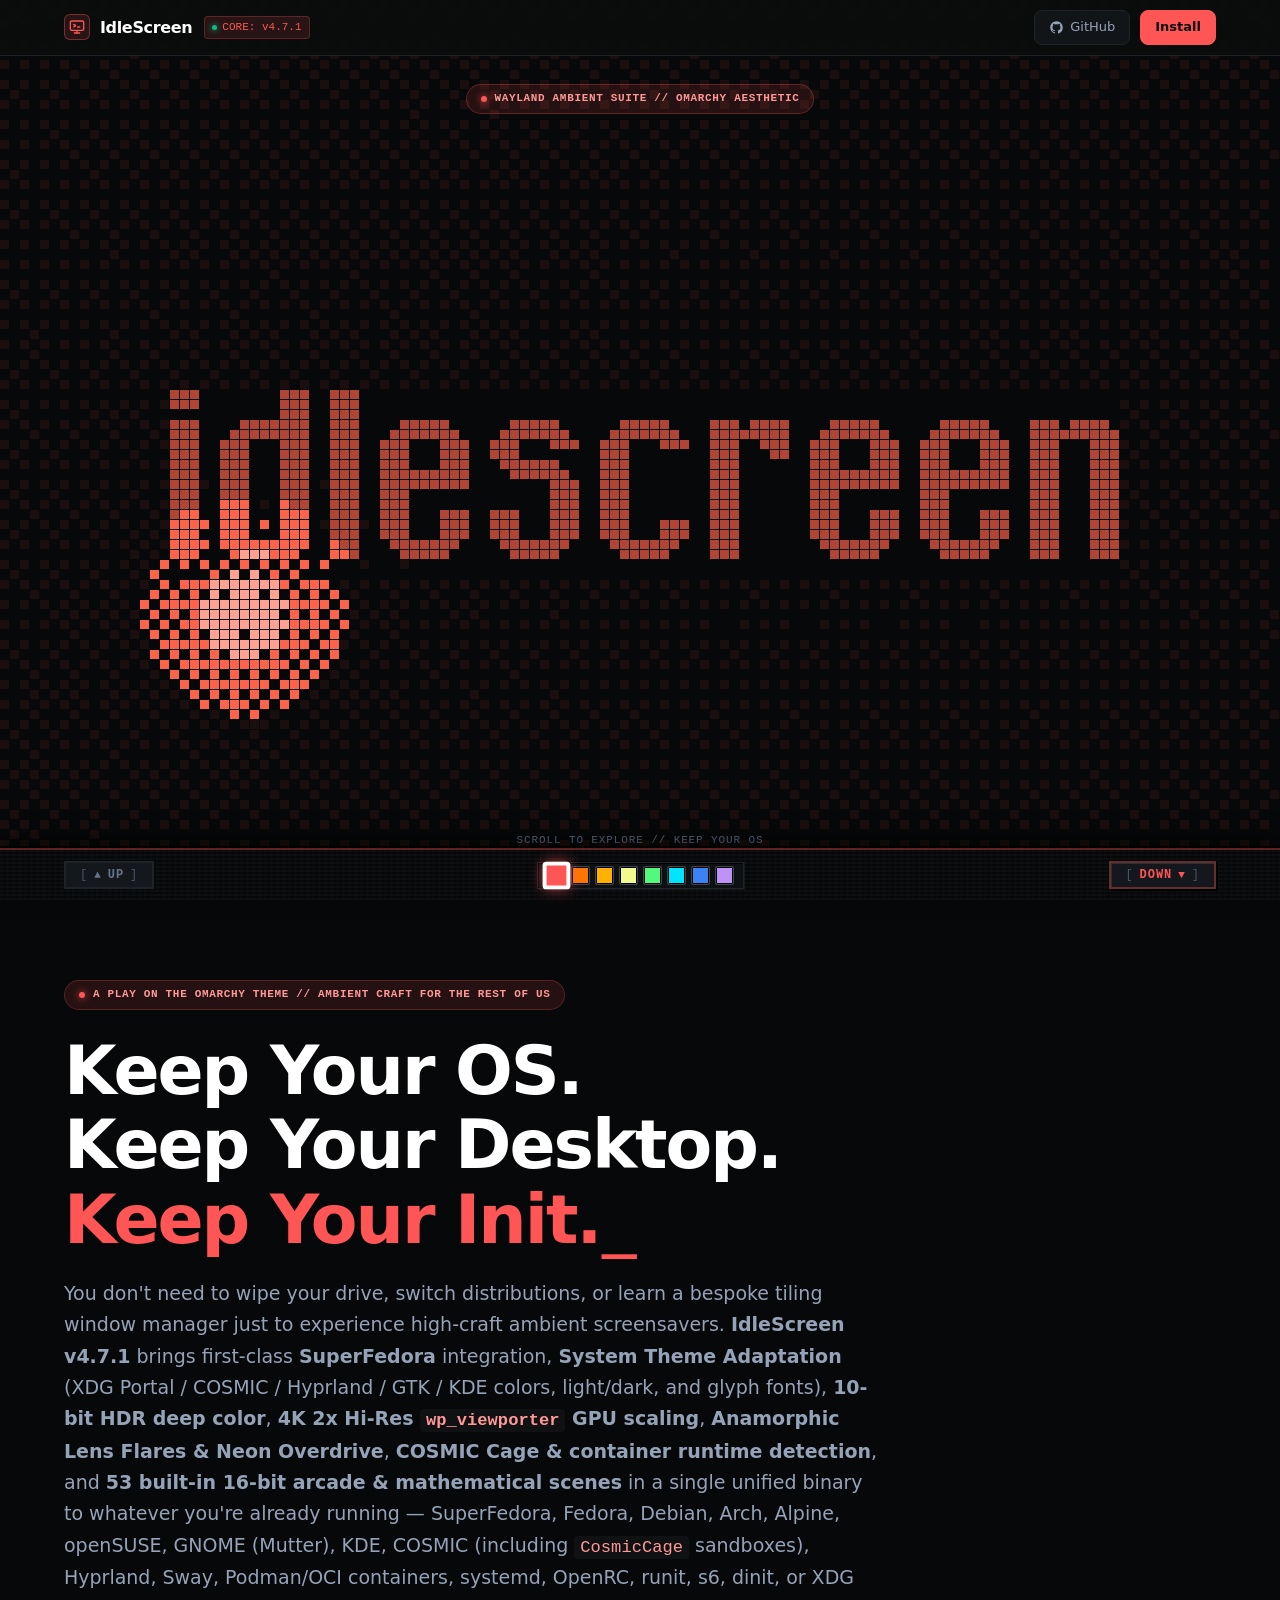
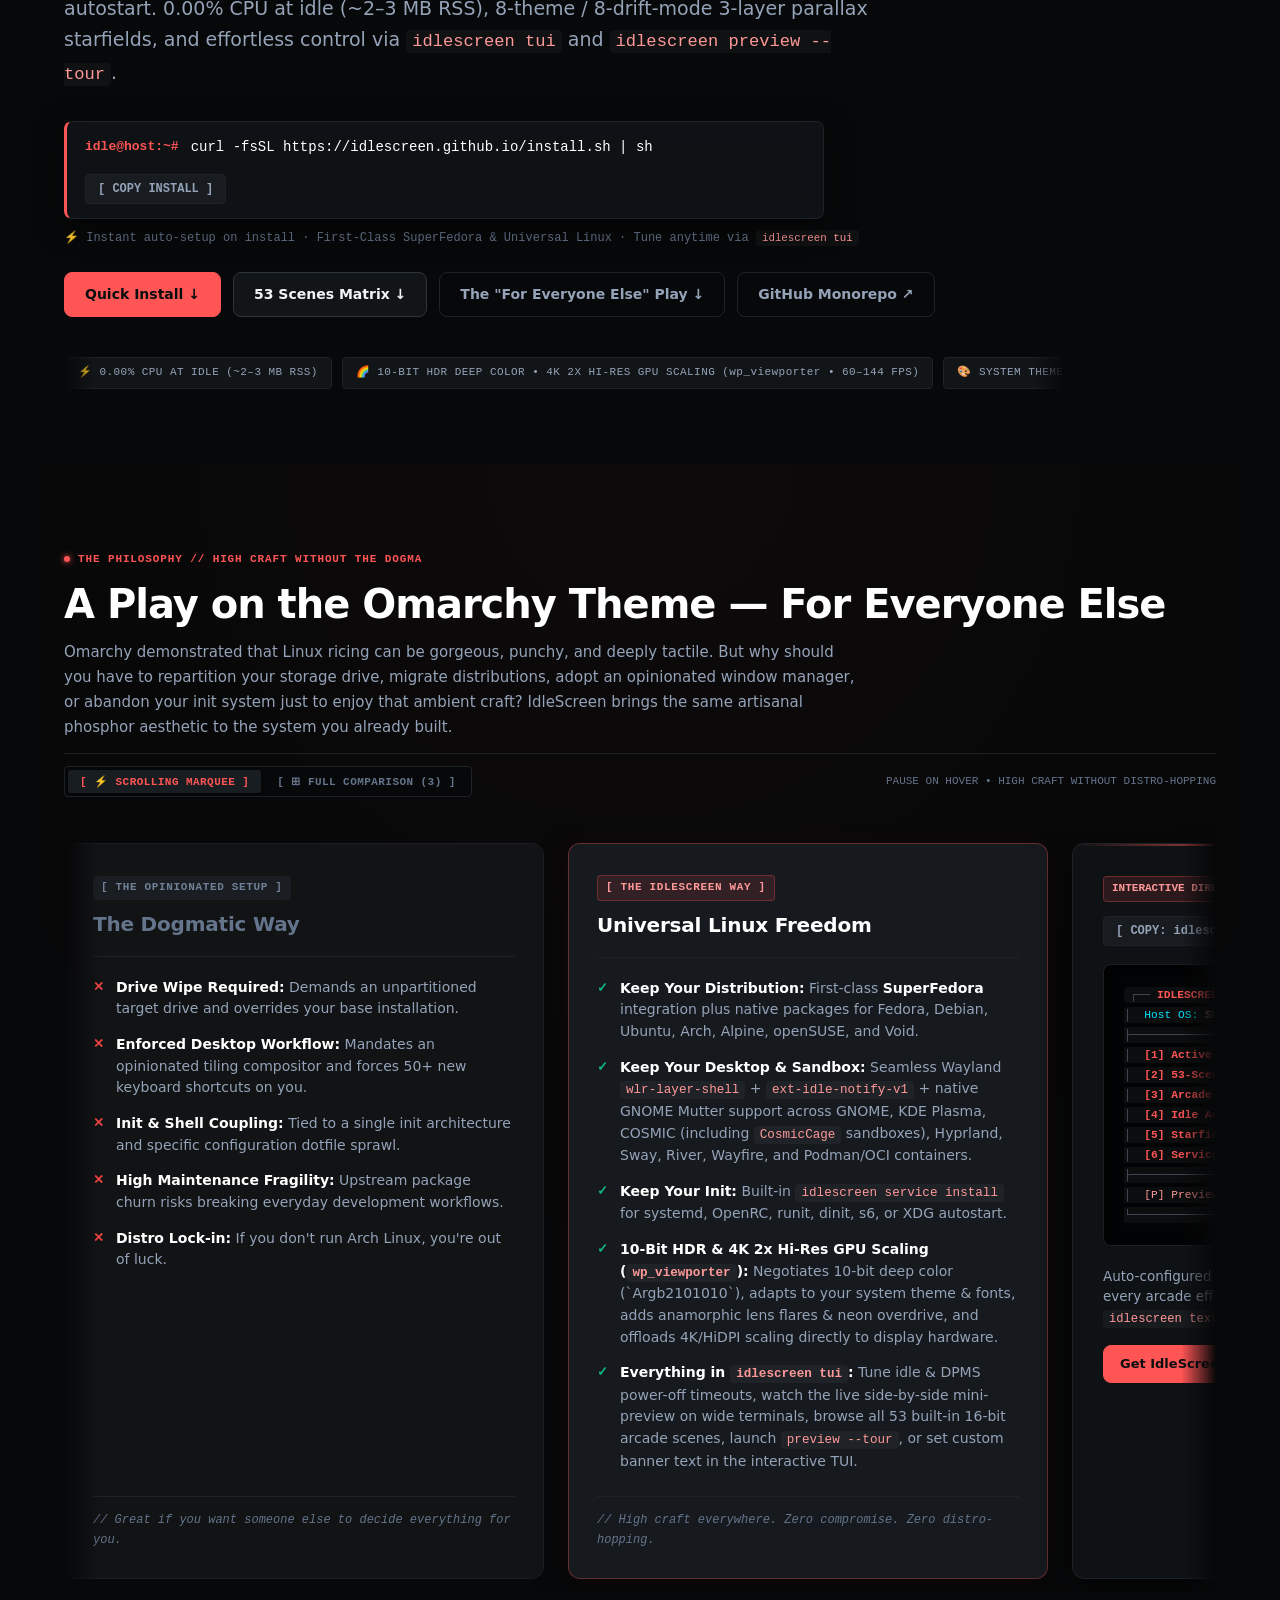
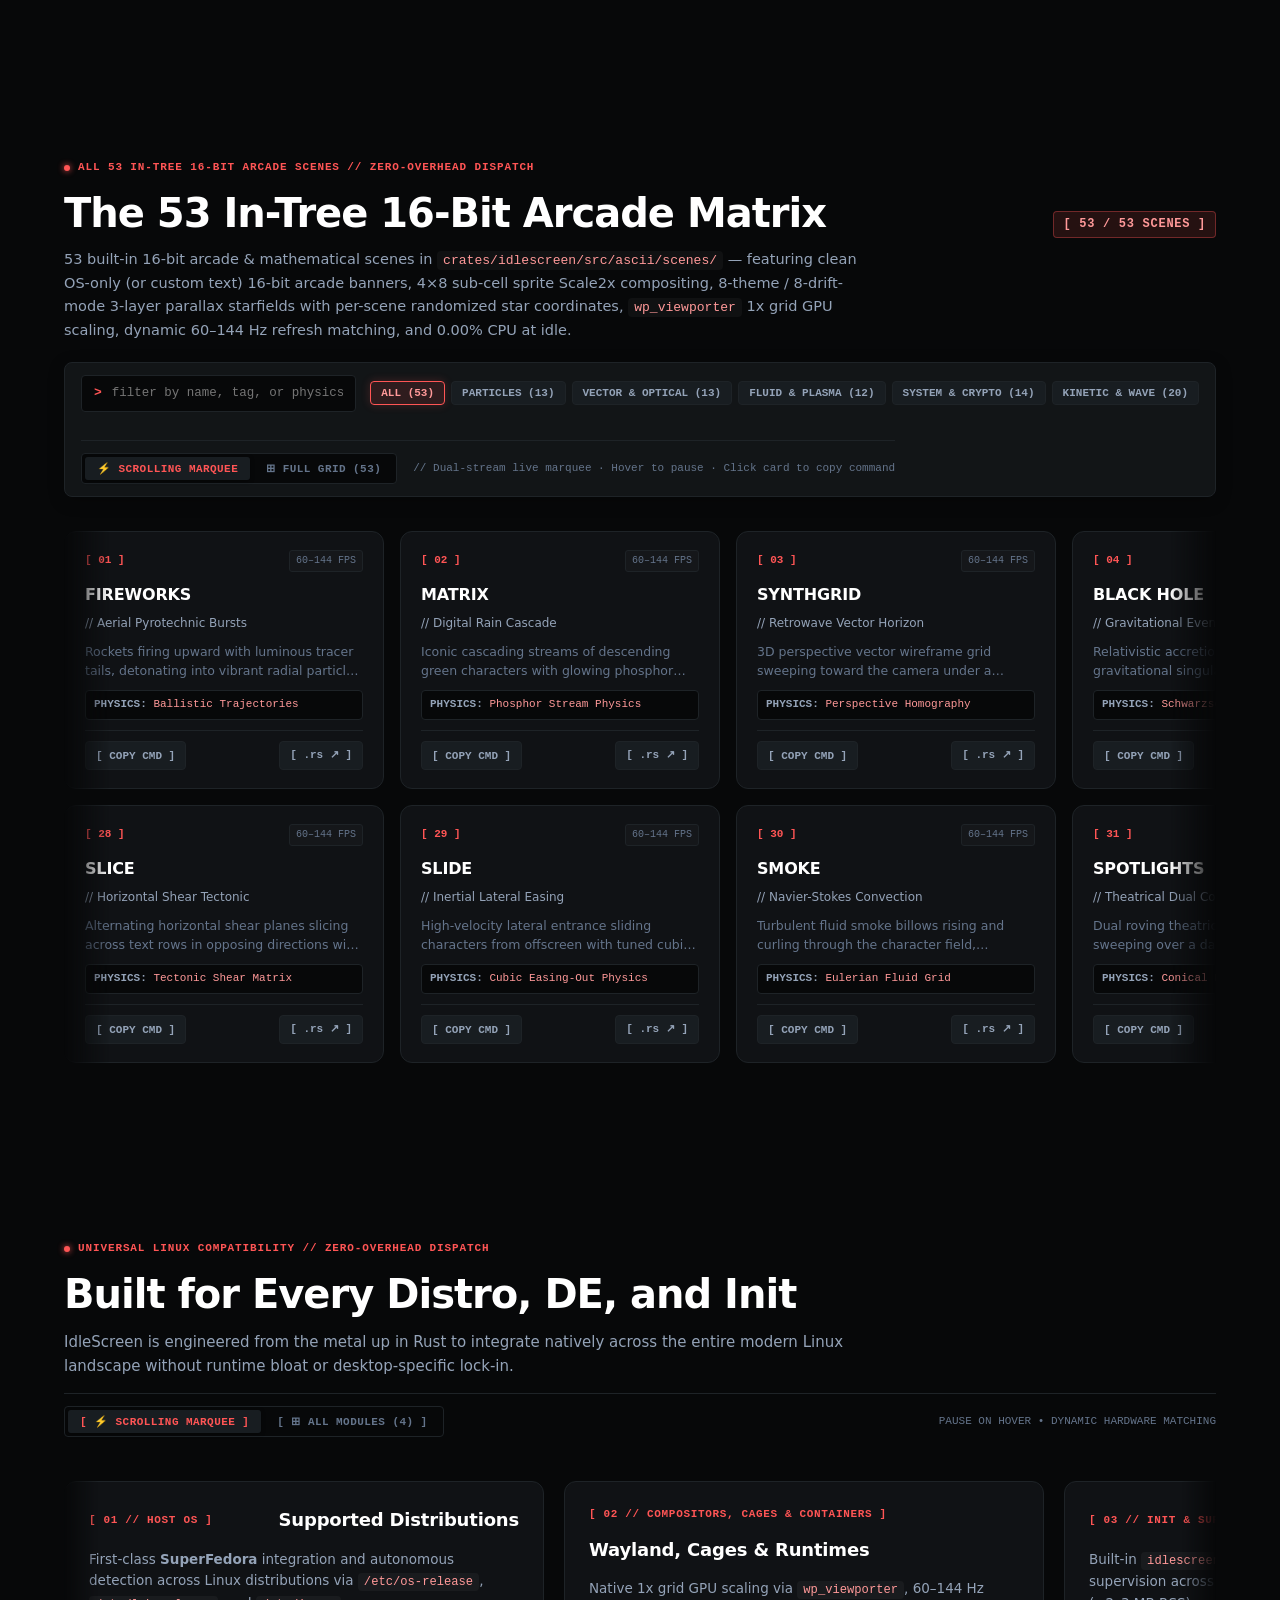
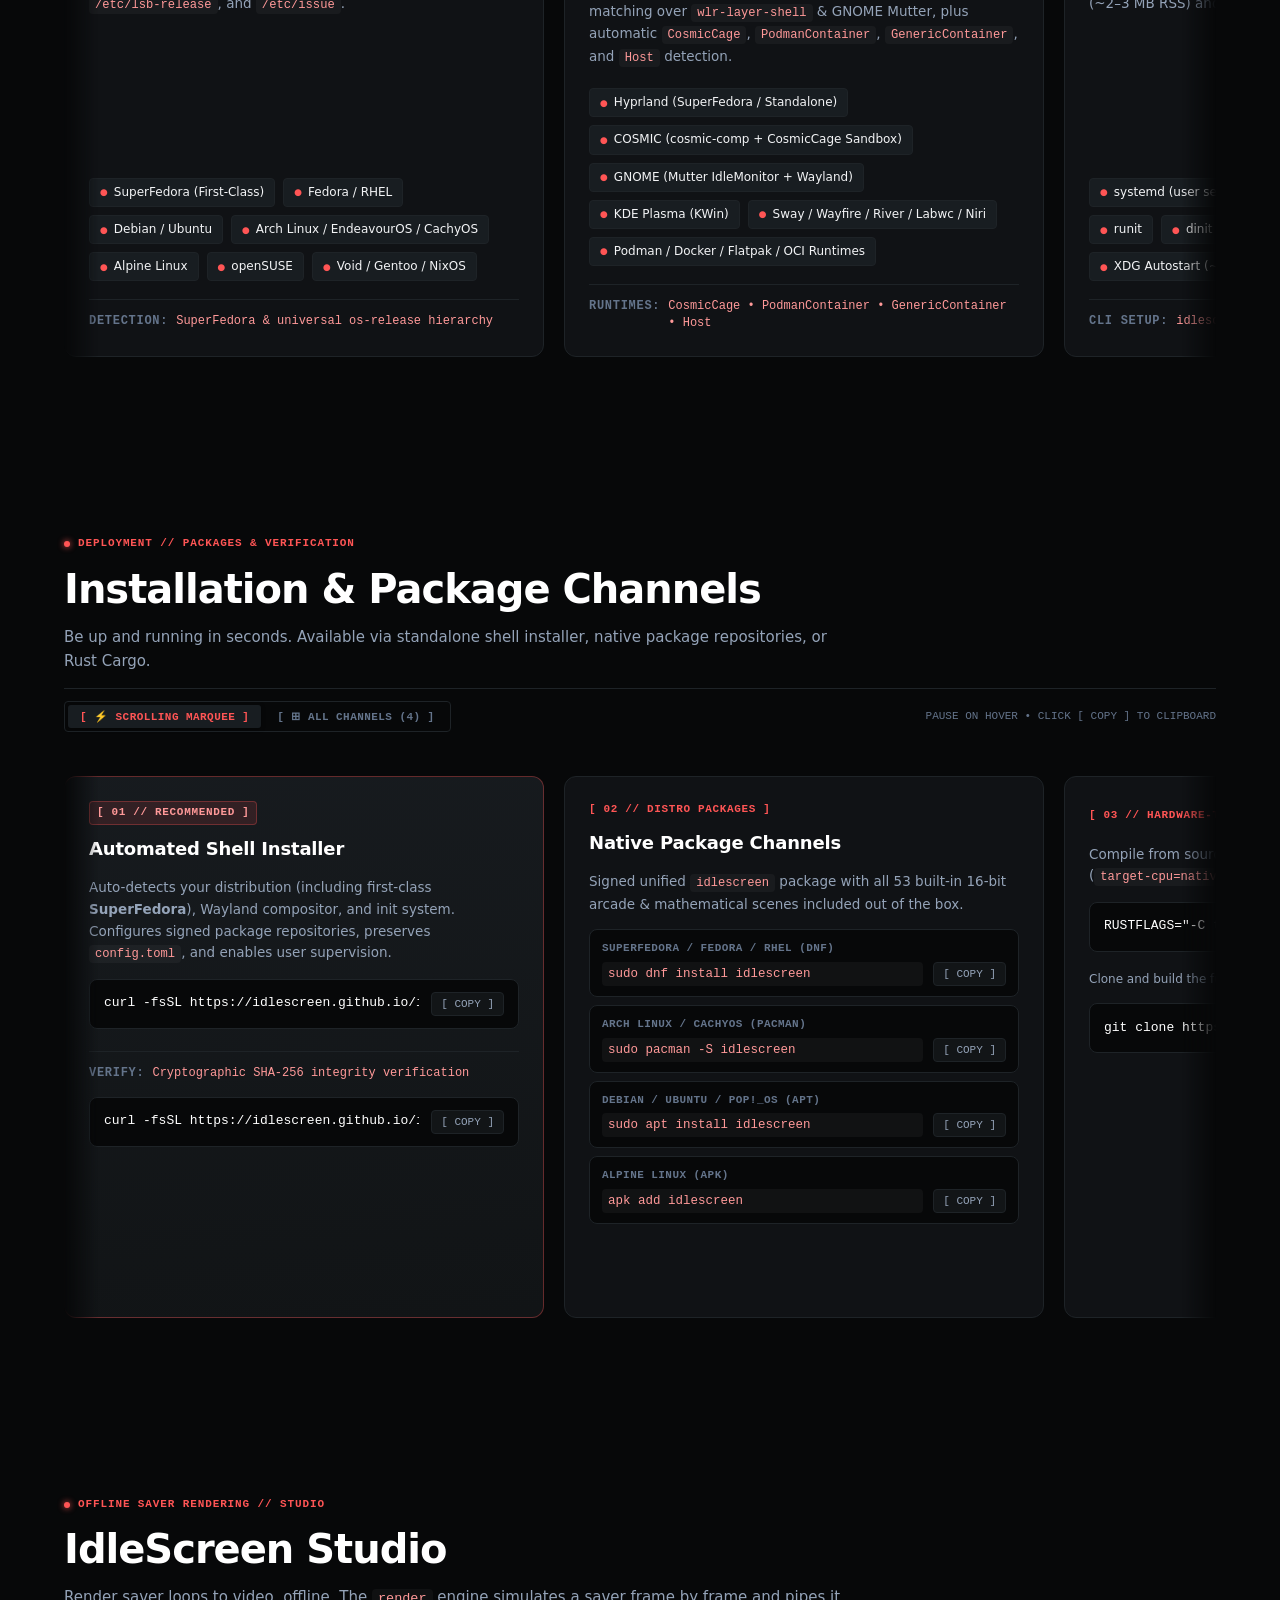
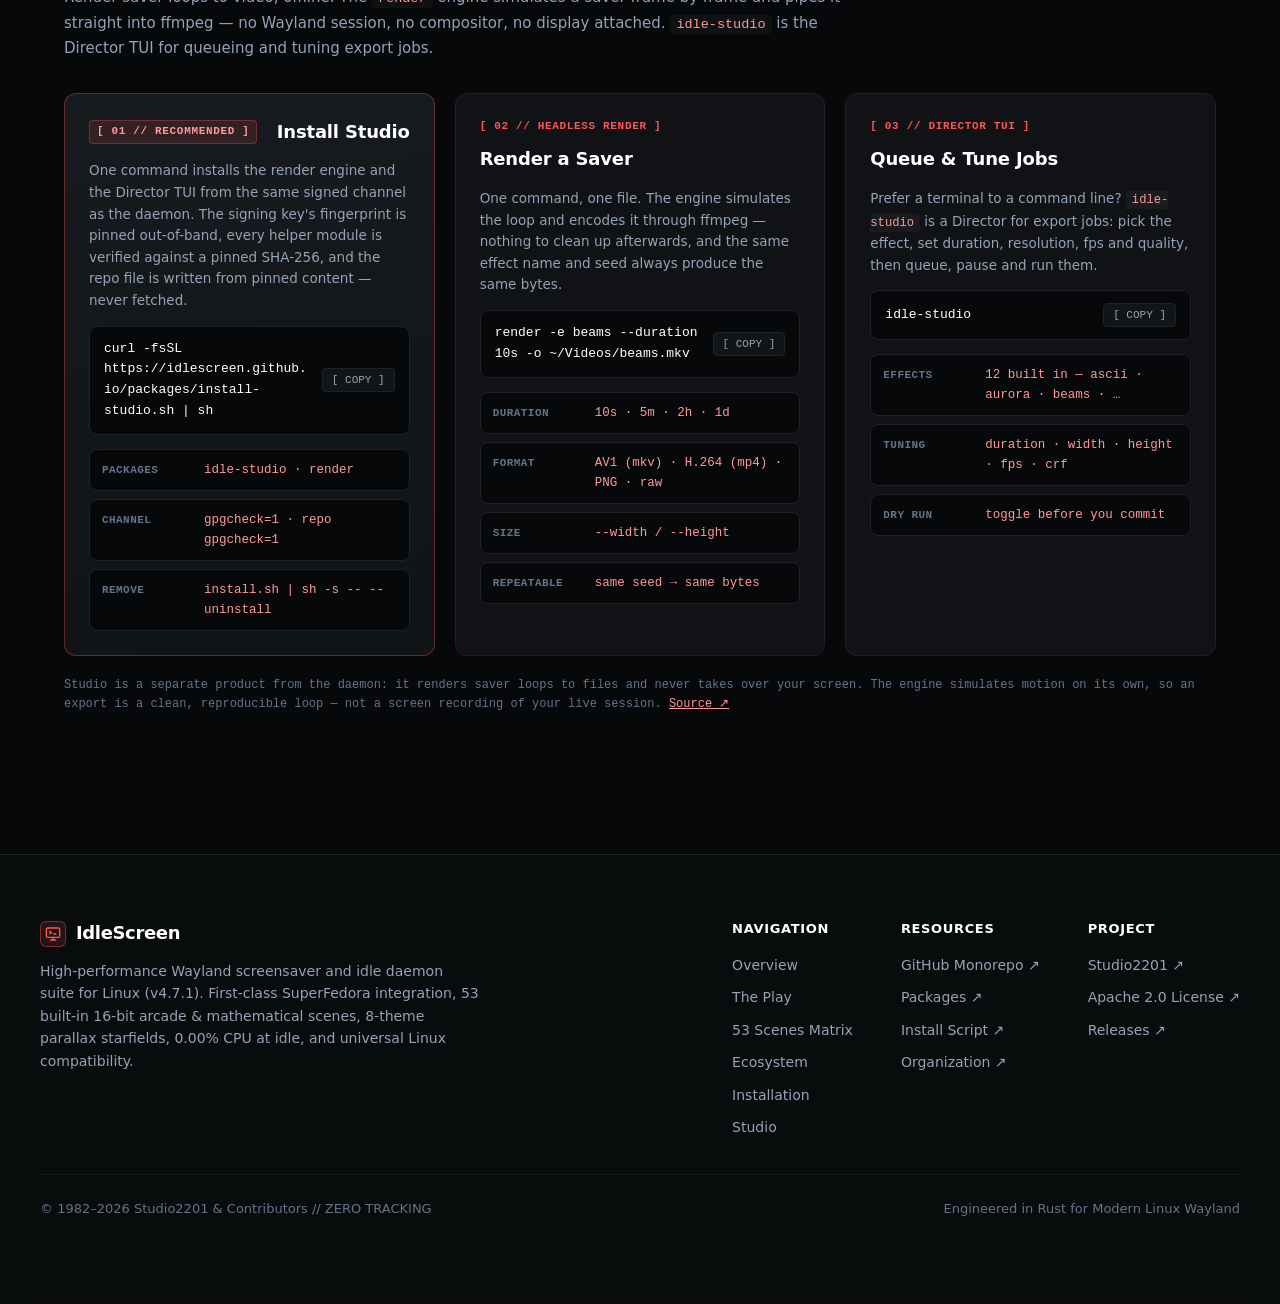
==== index.html @ eb886271 "feat(site): add an IdleScreen Studio section Gives Studio a home on the site instead of leaving it a" ====
<!DOCTYPE html>
<html lang="en">
  <head>
    <meta charset="utf-8" />
    <meta name="viewport" content="width=device-width, initial-scale=1.0" />
    <title>IdleScreen // High-Craft Wayland Screensavers for Modern Linux</title>
    <meta
      name="description"
      content="IdleScreen v4.7.1 — high-craft Wayland screensaver suite for Linux. First-class SuperFedora integration, 10-bit HDR deep color, 4K 2x Hi-Res wp_viewporter GPU scaling, system theme adaptation, anamorphic lens flares &amp; neon overdrive, 53 built-in 16-bit arcade &amp; mathematical scenes in a single unified binary, multi-init support, preview --tour, and idlescreen tui."
    />
    <link rel="icon" href="/favicon.svg" type="image/svg+xml" />
    <link rel="stylesheet" href="/styles/base/tokens.css" />
    <link rel="stylesheet" href="/styles/base/reset.css" />
    <link rel="stylesheet" href="/styles/base/typography.css" />
    <link rel="stylesheet" href="/styles/base/nav.css" />
    <link rel="stylesheet" href="/styles/base/mobile_nav.css" />
    <link rel="stylesheet" href="/styles/base/buttons.css" />
    <link rel="stylesheet" href="/styles/hero.css" />
    <link rel="stylesheet" href="/styles/spotlight.css" />
    <link rel="stylesheet" href="/styles/saver/matrix_controls.css" />
    <link rel="stylesheet" href="/styles/saver/matrix_card.css" />
    <link rel="stylesheet" href="/styles/saver/marquee_streams.css" />
    <link rel="stylesheet" href="/styles/panels/omarchy.css" />
    <link rel="stylesheet" href="/styles/panels/tui.css" />
    <link rel="stylesheet" href="/styles/panels/ecosystem.css" />
    <link rel="stylesheet" href="/styles/panels/tri_rotation.css" />
    <link rel="stylesheet" href="/styles/panels/install.css" />
    <link rel="stylesheet" href="/styles/panels/studio.css" />
    <link rel="stylesheet" href="/styles/section_nav.css" />
    <link rel="stylesheet" href="/styles/panels/footer.css" />
    <script>
      (function(){
        try {
          var k = localStorage.getItem("idlescreen_accent") || "amber";
          var m = {
            coral: ["#ff5555", "255, 85, 85", "#ff9999", "255, 153, 153", [255, 85, 85]],
            orange: ["#ff7700", "255, 119, 0", "#ffa040", "255, 160, 64", [255, 119, 0]],
            amber: ["#ffb000", "255, 176, 0", "#ffd447", "255, 212, 71", [255, 176, 0]],
            yellow: ["#f1fa8c", "241, 250, 140", "#ffffb0", "255, 255, 176", [241, 250, 140]],
            emerald: ["#50fa7b", "80, 250, 123", "#a2ffbc", "162, 255, 188", [80, 250, 123]],
            cyan: ["#00e5ff", "0, 229, 255", "#80f4ff", "128, 244, 255", [0, 229, 255]],
            blue: ["#3b82f6", "59, 130, 246", "#7cb3ff", "124, 179, 255", [59, 130, 246]],
            violet: ["#bd93f9", "189, 147, 249", "#d9b8ff", "217, 184, 255", [189, 147, 249]]
          };
          var c = m[k.toLowerCase()] || m.amber;
          var r = document.documentElement;
          window.idleCurrentAccent = c[4];
          window.idleCurrentAccentName = k;
          r.style.setProperty("--phosphor", c[0]);
          r.style.setProperty("--accent-rgb", c[1]);
          r.style.setProperty("--phosphor-dim", "rgba(" + c[1] + ", 0.12)");
          r.style.setProperty("--phosphor-glow", "rgba(" + c[1] + ", 0.28)");
          r.style.setProperty("--border-accent", "rgba(" + c[1] + ", 0.35)");
          r.style.setProperty("--hot", c[2]);
          r.style.setProperty("--hot-rgb", c[3]);
          r.style.setProperty("--spotlight-border", "rgba(" + c[1] + ", 0.45)");
          r.style.setProperty("--spotlight-glow", "rgba(" + c[3] + ", 0.9)");
          r.style.setProperty("--spotlight-inner", "rgba(" + c[1] + ", 0.035)");
        } catch(e){}
      })();
    </script>
  </head>
  <body>
    <canvas id="spotlight-canvas" class="spotlight-canvas" aria-hidden="true"></canvas>
    <a href="#overview" class="skip-link">Skip to Content</a>

    <!-- Sticky Top Navigation Bar (Omarchy Style) -->
    <header class="site-header">
      <div class="header-inner">
        <div class="brand-wrap">
          <a href="#intro" class="brand-link" aria-label="IdleScreen Homepage">
            <span class="brand-logo-icon" aria-hidden="true">
              <svg viewBox="0 0 24 24" width="16" height="16" fill="none" stroke="currentColor" stroke-width="2" stroke-linecap="round" stroke-linejoin="round">
                <rect x="2" y="3" width="20" height="14" rx="2" ry="2"></rect>
                <line x1="8" y1="21" x2="16" y2="21"></line>
                <line x1="12" y1="17" x2="12" y2="21"></line>
                <polyline points="7 8 10 10 7 12"></polyline>
                <line x1="13" y1="12" x2="16" y2="12"></line>
              </svg>
            </span>
            <span class="brand-name">IdleScreen</span>
          </a>
          <span class="brand-badge" title="Daemon Core v4.7.1 Online">CORE: v4.7.1</span>
        </div>

        <div class="header-actions">
          <a href="https://github.com/idlescreen/idlescreen" target="_blank" rel="noopener noreferrer" class="nav-btn nav-btn-ghost" title="GitHub Monorepo">
            <svg viewBox="0 0 24 24" width="15" height="15" fill="currentColor" aria-hidden="true">
              <path d="M12 2C6.477 2 2 6.484 2 12.017c0 4.425 2.865 8.18 6.839 9.504.5.292.682-.217.682-.483 0-.237-.008-.868-.013-1.703-2.782.605-3.369-1.343-3.369-1.343-.454-1.158-1.11-1.466-1.11-1.466-.908-.62.069-.608.069-.608 1.003.07 1.53 1.032 1.53 1.032.892 1.53 2.341 1.088 2.91.832.092-.647.35-1.088.636-1.338-2.22-.253-4.555-1.113-4.555-4.951 0-1.093.39-1.988 1.029-2.688-.103-.253-.446-1.272.098-2.65 0 0 .84-.27 2.75 1.026A9.564 9.564 0 0112 6.844c.85.004 1.705.115 2.504.337 1.909-1.296 2.747-1.027 2.747-1.027.546 1.379.202 2.398.1 2.651.64.7 1.028 1.595 1.028 2.688 0 3.848-2.339 4.695-4.566 4.943.359.309.678.92.678 1.855 0 1.338-.012 2.419-.012 2.747 0 .268.18.58.688.482A10.019 10.019 0 0022 12.017C22 6.484 17.522 2 12 2z"/>
            </svg>
            GitHub
          </a>
          <a href="#install" class="nav-btn nav-btn-primary">Install</a>
          <button type="button" class="menu-toggle" id="menu-toggle" aria-label="Toggle navigation menu" aria-expanded="false">
            <svg viewBox="0 0 24 24" width="20" height="20" fill="none" stroke="currentColor" stroke-width="2" stroke-linecap="round">
              <line x1="3" y1="6" x2="21" y2="6"></line>
              <line x1="3" y1="12" x2="21" y2="12"></line>
              <line x1="3" y1="18" x2="21" y2="18"></line>
            </svg>
          </button>
        </div>
      </div>

      <!-- Mobile Navigation Drawer -->
      <div class="mobile-nav" id="mobile-nav">
        <a href="#omarchy-play" class="mobile-nav-link">The Play <span>→</span></a>
        <a href="#scene-matrix" class="mobile-nav-link">53 Scenes Matrix <span>→</span></a>
        <a href="#ecosystem" class="mobile-nav-link">Universal Ecosystem <span>→</span></a>
        <a href="#install" class="mobile-nav-link">Installation &amp; Packages <span>→</span></a>
        <a href="#studio" class="mobile-nav-link">IdleScreen Studio <span>→</span></a>
        <div class="mobile-nav-actions">
          <a href="https://github.com/idlescreen/idlescreen" target="_blank" rel="noopener noreferrer" class="nav-btn nav-btn-ghost">GitHub ↗</a>
          <a href="#install" class="nav-btn nav-btn-primary">Install</a>
        </div>
      </div>
    </header>

    <main id="main-content" tabindex="-1">
      <!-- Section: Spotlight Intro (Omarchy-Inspired Interactive Stage) -->
      <section class="spotlight-stage" id="intro" aria-label="IdleScreen Spotlight Hero">
        <div class="spotlight-overlay">
          <div class="spotlight-badge">
            <span class="spotlight-badge-dot" aria-hidden="true"></span>
            <span class="spotlight-badge-text">WAYLAND AMBIENT SUITE // OMARCHY AESTHETIC</span>
          </div>

          <div class="spotlight-center-wrap">
            <h1 class="visually-hidden">idlescreen</h1>
          </div>

          <a href="#overview" class="spotlight-scroll-cue" aria-label="Scroll down to overview">
            <span class="scroll-cue-text">SCROLL TO EXPLORE // KEEP YOUR OS</span>
            <span class="scroll-cue-arrow" aria-hidden="true">↓</span>
          </a>
        </div>
      </section>

      <!-- Section 0: Overview / Hero -->
      <section class="panel hero-section" id="overview">
        <div class="hero-eyebrow">
          <span class="hero-eyebrow-dot" aria-hidden="true"></span>
          A PLAY ON THE OMARCHY THEME // AMBIENT CRAFT FOR THE REST OF US
        </div>

        <h1 class="hero-title"><span id="hero-title">Keep Your OS.<br>Keep Your Desktop.<br><span style="color: var(--phosphor);">Keep Your Init.</span></span><span class="term-cursor" aria-hidden="true">_</span></h1>

        <p class="hero-intro">
          You don't need to wipe your drive, switch distributions, or learn a bespoke tiling window manager just to experience high-craft ambient screensavers.
          <strong>IdleScreen v4.7.1</strong> brings first-class <strong>SuperFedora</strong> integration, <strong>System Theme Adaptation</strong> (XDG Portal / COSMIC / Hyprland / GTK / KDE colors, light/dark, and glyph fonts), <strong>10-bit HDR deep color</strong>, <strong>4K 2x Hi-Res <code>wp_viewporter</code> GPU scaling</strong>, <strong>Anamorphic Lens Flares &amp; Neon Overdrive</strong>, <strong>COSMIC Cage &amp; container runtime detection</strong>, and <strong>53 built-in 16-bit arcade &amp; mathematical scenes</strong> in a single unified binary to whatever you're already running —
          SuperFedora, Fedora, Debian, Arch, Alpine, openSUSE, GNOME (Mutter), KDE, COSMIC (including <code>CosmicCage</code> sandboxes), Hyprland, Sway, Podman/OCI containers, systemd, OpenRC, runit, s6, dinit, or XDG autostart.
          0.00% CPU at idle (~2–3 MB RSS), 8-theme / 8-drift-mode 3-layer parallax starfields, and effortless control via <code>idlescreen tui</code> and <code>idlescreen preview --tour</code>.
        </p>

        <!-- High-Contrast Terminal Install Box -->
        <div class="terminal-install-box spotlight-card">
          <div class="install-cmd-wrap">
            <span class="install-prompt">idle@host:~#</span>
            <code class="install-code" id="install-cmd">curl -fsSL https://idlescreen.github.io/install.sh | sh</code>
          </div>
          <button type="button" class="copy-action-btn" onclick="copySnippet('install-cmd', this)" aria-label="Copy install script command">[ COPY INSTALL ]</button>
        </div>
        <div class="install-subtext">
          <span>⚡ Instant auto-setup on install · First-Class SuperFedora &amp; Universal Linux · Tune anytime via <code>idlescreen tui</code></span>
        </div>

        <div class="hero-actions">
          <a href="#install" class="btn btn-primary">Quick Install ↓</a>
          <a href="#scene-matrix" class="btn btn-secondary">53 Scenes Matrix ↓</a>
          <a href="#omarchy-play" class="btn btn-ghost">The "For Everyone Else" Play ↓</a>
          <a href="https://github.com/idlescreen/idlescreen" target="_blank" rel="noopener noreferrer" class="btn btn-ghost">GitHub Monorepo ↗</a>
        </div>

        <!-- Tenets Scrolling Marquee Strip -->
        <div class="tenets-marquee-wrap" aria-label="Architecture Tenets">
          <div class="tenets-track">
            <span class="tenet-chip">⚡ 0.00% CPU AT IDLE (~2–3 MB RSS)</span>
            <span class="tenet-chip">🌈 10-BIT HDR DEEP COLOR • 4K 2X HI-RES GPU SCALING (wp_viewporter • 60–144 FPS)</span>
            <span class="tenet-chip">🎨 SYSTEM THEME ADAPTATION • ANAMORPHIC LENS FLARES &amp; NEON OVERDRIVE</span>
            <span class="tenet-chip">🐧 FIRST-CLASS SUPERFEDORA • FEDORA • DEBIAN • ARCH • ALPINE</span>
            <span class="tenet-chip">🪟 GNOME MUTTER • KDE • COSMIC CAGE • HYPRLAND • SWAY</span>
            <span class="tenet-chip">📦 RUNTIME DETECTION: COSMIC CAGE • PODMAN • DOCKER • HOST</span>
            <span class="tenet-chip">⚙️ SYSTEMD • OPENRC • RUNIT • S6 • DINIT • XDG</span>
            <span class="tenet-chip">🕹️ 53 BUILT-IN 16-BIT ARCADE SCENES • 8-THEME PARALLAX STARFIELD</span>
            <span class="tenet-chip">🛠️ TUI DIRECTOR • PREVIEW --TOUR • DOCTOR --FIX</span>
            <span class="tenet-chip" aria-hidden="true">⚡ 0.00% CPU AT IDLE (~2–3 MB RSS)</span>
            <span class="tenet-chip" aria-hidden="true">🌈 10-BIT HDR DEEP COLOR • 4K 2X HI-RES GPU SCALING (wp_viewporter • 60–144 FPS)</span>
            <span class="tenet-chip" aria-hidden="true">🎨 SYSTEM THEME ADAPTATION • ANAMORPHIC LENS FLARES &amp; NEON OVERDRIVE</span>
            <span class="tenet-chip" aria-hidden="true">🐧 FIRST-CLASS SUPERFEDORA • FEDORA • DEBIAN • ARCH • ALPINE</span>
            <span class="tenet-chip" aria-hidden="true">🪟 GNOME MUTTER • KDE • COSMIC CAGE • HYPRLAND • SWAY</span>
            <span class="tenet-chip" aria-hidden="true">📦 RUNTIME DETECTION: COSMIC CAGE • PODMAN • DOCKER • HOST</span>
            <span class="tenet-chip" aria-hidden="true">⚙️ SYSTEMD • OPENRC • RUNIT • S6 • DINIT • XDG</span>
            <span class="tenet-chip" aria-hidden="true">🕹️ 53 BUILT-IN 16-BIT ARCADE SCENES • 8-THEME PARALLAX STARFIELD</span>
            <span class="tenet-chip" aria-hidden="true">🛠️ TUI DIRECTOR • PREVIEW --TOUR • DOCTOR --FIX</span>
          </div>
        </div>
      </section>
      <!-- Section: A Play on the Omarchy Theme -->
      <section class="panel omarchy-section" id="omarchy-play">
        <div class="section-header">
          <div class="section-eyebrow">
            <span class="eyebrow-dot" aria-hidden="true"></span>
            THE PHILOSOPHY // HIGH CRAFT WITHOUT THE DOGMA
          </div>
          <h2 class="section-title">A Play on the Omarchy Theme — For Everyone Else</h2>
          <p class="section-intro">
            Omarchy demonstrated that Linux ricing can be gorgeous, punchy, and deeply tactile.
            But why should you have to repartition your storage drive, migrate distributions, adopt an opinionated window manager,
            or abandon your init system just to enjoy that ambient craft?
            IdleScreen brings the same artisanal phosphor aesthetic to the system you already built.
          </p>

          <!-- View Toggle Bar -->
          <div class="omarchy-view-toggle-bar">
            <div class="omarchy-view-toggle" role="group" aria-label="Philosophy layout view">
              <button type="button" class="view-btn active" id="omarchy-view-marquee" aria-pressed="true">[ ⚡ SCROLLING MARQUEE ]</button>
              <button type="button" class="view-btn" id="omarchy-view-grid" aria-pressed="false">[ ⊞ FULL COMPARISON (3) ]</button>
            </div>
            <span class="marquee-hint">PAUSE ON HOVER • HIGH CRAFT WITHOUT DISTRO-HOPPING</span>
          </div>
        </div>

        <div class="omarchy-viewport marquee-mode" id="omarchy-viewport">
          <div class="omarchy-marquee-track" id="omarchy-track">
          <!-- Column 1: The Opinionated Way -->
          <div class="compare-card compare-card-opinionated spotlight-card">
            <div class="compare-header">
              <span class="compare-badge compare-badge-dim">[ THE OPINIONATED SETUP ]</span>
              <h3 class="compare-header-title">The Dogmatic Way</h3>
            </div>
            <ul class="compare-list">
              <li class="compare-item">
                <span class="compare-item-icon icon-no">✕</span>
                <div><strong>Drive Wipe Required:</strong> Demands an unpartitioned target drive and overrides your base installation.</div>
              </li>
              <li class="compare-item">
                <span class="compare-item-icon icon-no">✕</span>
                <div><strong>Enforced Desktop Workflow:</strong> Mandates an opinionated tiling compositor and forces 50+ new keyboard shortcuts on you.</div>
              </li>
              <li class="compare-item">
                <span class="compare-item-icon icon-no">✕</span>
                <div><strong>Init &amp; Shell Coupling:</strong> Tied to a single init architecture and specific configuration dotfile sprawl.</div>
              </li>
              <li class="compare-item">
                <span class="compare-item-icon icon-no">✕</span>
                <div><strong>High Maintenance Fragility:</strong> Upstream package churn risks breaking everyday development workflows.</div>
              </li>
              <li class="compare-item">
                <span class="compare-item-icon icon-no">✕</span>
                <div><strong>Distro Lock-in:</strong> If you don't run Arch Linux, you're out of luck.</div>
              </li>
            </ul>
            <div class="compare-footer-note">
              // Great if you want someone else to decide everything for you.
            </div>
          </div>

          <!-- Column 2: The IdleScreen Way -->
          <div class="compare-card compare-card-idlescreen spotlight-card">
            <div class="compare-header">
              <span class="compare-badge compare-badge-bright">[ THE IDLESCREEN WAY ]</span>
              <h3 class="compare-header-title">Universal Linux Freedom</h3>
            </div>
            <ul class="compare-list">
              <li class="compare-item">
                <span class="compare-item-icon icon-yes">✓</span>
                <div><strong>Keep Your Distribution:</strong> First-class <strong>SuperFedora</strong> integration plus native packages for Fedora, Debian, Ubuntu, Arch, Alpine, openSUSE, and Void.</div>
              </li>
              <li class="compare-item">
                <span class="compare-item-icon icon-yes">✓</span>
                <div><strong>Keep Your Desktop &amp; Sandbox:</strong> Seamless Wayland <code>wlr-layer-shell</code> + <code>ext-idle-notify-v1</code> + native GNOME Mutter support across GNOME, KDE Plasma, COSMIC (including <code>CosmicCage</code> sandboxes), Hyprland, Sway, River, Wayfire, and Podman/OCI containers.</div>
              </li>
              <li class="compare-item">
                <span class="compare-item-icon icon-yes">✓</span>
                <div><strong>Keep Your Init:</strong> Built-in <code>idlescreen service install</code> for systemd, OpenRC, runit, dinit, s6, or XDG autostart.</div>
              </li>
              <li class="compare-item">
                <span class="compare-item-icon icon-yes">✓</span>
                <div><strong>10-Bit HDR &amp; 4K 2x Hi-Res GPU Scaling (<code>wp_viewporter</code>):</strong> Negotiates 10-bit deep color (`Argb2101010`), adapts to your system theme &amp; fonts, adds anamorphic lens flares &amp; neon overdrive, and offloads 4K/HiDPI scaling directly to display hardware.</div>
              </li>
              <li class="compare-item">
                <span class="compare-item-icon icon-yes">✓</span>
                <div><strong>Everything in <code>idlescreen tui</code>:</strong> Tune idle &amp; DPMS power-off timeouts, watch the live side-by-side mini-preview on wide terminals, browse all 53 built-in 16-bit arcade scenes, launch <code>preview --tour</code>, or set custom banner text in the interactive TUI.</div>
              </li>
            </ul>
            <div class="compare-footer-note">
              // High craft everywhere. Zero compromise. Zero distro-hopping.
            </div>
          </div>

          <!-- Interactive TUI Showcase Mockup -->
          <div class="tui-showcase-container spotlight-card">
          <div class="tui-header-bar">
            <div class="tui-header-title-wrap">
              <span class="tui-tag">INTERACTIVE DIRECTOR</span>
              <h3 class="tui-header-title">Zero Config Headaches: Just <code>idlescreen tui</code></h3>
            </div>
            <button type="button" class="copy-action-btn" onclick="copySnippet('tui-copy-cmd', this)">[ COPY: idlescreen tui ]</button>
            <code id="tui-copy-cmd" style="display:none;">idlescreen tui</code>
          </div>

          <pre class="tui-screen-mock"><code><span class="tui-line-dim">┌──</span> <span class="tui-line-accent">IDLESCREEN TERMINAL DIRECTOR // v4.7.1</span> <span class="tui-line-dim">──────────────────────────────────────────────────────┐</span>
<span class="tui-line-dim">│</span>  <span class="tui-line-cyan">Host OS:</span> SUPERFEDORA       <span class="tui-line-cyan">Compositor:</span> HYPRLAND / MUTTER           <span class="tui-line-cyan">Memory:</span> ~2.4 MB RSS     <span class="tui-line-dim">│</span>
<span class="tui-line-dim">├───────────────────────────────────────────────────────────────────────────────────────┤</span>
<span class="tui-line-dim">│</span>  <span class="tui-line-accent">[1] Active Scene Mode</span>    <span class="tui-line-hot">► [ All 53 Arcade Scenes (Shuffle) ]</span>   [ 14 New ]   [ Single ]    <span class="tui-line-dim">│</span>
<span class="tui-line-dim">│</span>  <span class="tui-line-accent">[2] 53-Scene Catalog</span>     <span class="tui-line-green">► [ mmx ]   [ zero ]   [ plasma ]   [ tetris ]   [ breakout ]</span>     <span class="tui-line-dim">│</span>
<span class="tui-line-dim">│</span>  <span class="tui-line-accent">[3] Arcade Banner Text</span>   <span class="tui-line-green">► [ Clean Host OS Banner ("SUPERFEDORA") ]</span>   [ Custom Text ]       <span class="tui-line-dim">│</span>
<span class="tui-line-dim">│</span>  <span class="tui-line-accent">[4] Idle Activation</span>      <span class="tui-line-hot">◄ 5 mins ►</span> (0.00% CPU at idle • zero periodic wakeups)              <span class="tui-line-dim">│</span>
<span class="tui-line-dim">│</span>  <span class="tui-line-accent">[5] Starfield &amp; GPU</span>      <span class="tui-line-green">8 Palettes × 8 Drift Modes • wp_viewporter 1x Grid (60–144 Hz)</span>     <span class="tui-line-dim">│</span>
<span class="tui-line-dim">│</span>  <span class="tui-line-accent">[6] Service &amp; Doctor</span>     <span class="tui-line-green">systemd / openrc / runit / s6 / dinit</span> (idlescreen doctor --fix)     <span class="tui-line-dim">│</span>
<span class="tui-line-dim">├───────────────────────────────────────────────────────────────────────────────────────┤</span>
<span class="tui-line-dim">│</span>  <span class="tui-line-hot">[P]</span> Preview Scene   <span class="tui-line-hot">[N]</span> Tour 53 Scenes   <span class="tui-line-hot">[T]</span> Edit Banner   <span class="tui-line-hot">[Space]</span> Toggle   <span class="tui-line-hot">[Q]</span> Save &amp; Quit  <span class="tui-line-dim">│</span>
<span class="tui-line-dim">└───────────────────────────────────────────────────────────────────────────────────────┘</span></code></pre>

          <div class="tui-actions-row">
            <p class="tui-desc-text">
              Auto-configured out of the box during install. Whenever you want to browse all 53 scenes, tour every arcade effect with <code>idlescreen preview --tour</code>, customize your wordmark with <code>idlescreen text</code>, or tune idle timeouts — just fire up <code>idlescreen tui</code>.
            </p>
            <a href="#install" class="btn btn-primary" style="padding: 8px 16px; font-size: 13px;">Get IdleScreen Now ↓</a>
          </div>
        </div>
      </div>
    </div>
  </section>
      <!-- Section 2: All 53 In-Tree 16-Bit Arcade Scenes Matrix -->
      <section class="panel" id="scene-matrix">
        <div class="matrix-header">
          <div class="section-eyebrow">
            <span class="eyebrow-dot" aria-hidden="true"></span>
            ALL 53 IN-TREE 16-BIT ARCADE SCENES // ZERO-OVERHEAD DISPATCH
          </div>
          <div class="matrix-title-row">
            <h2 class="section-title matrix-title">The 53 In-Tree 16-Bit Arcade Matrix</h2>
            <span class="matrix-count-badge" id="matrix-count">[ 53 / 53 SCENES ]</span>
          </div>
          <p class="matrix-intro">
            53 built-in 16-bit arcade &amp; mathematical scenes in <code>crates/idlescreen/src/ascii/scenes/</code> — featuring clean OS-only (or custom text) 16-bit arcade banners, 4×8 sub-cell sprite Scale2x compositing, 8-theme / 8-drift-mode 3-layer parallax starfields with per-scene randomized star coordinates, <code>wp_viewporter</code> 1x grid GPU scaling, dynamic 60–144 Hz refresh matching, and 0.00% CPU at idle.
          </p>

          <div class="matrix-controls-bar">
            <div class="matrix-search-wrap">
              <span class="search-prompt">&gt;</span>
              <input type="text" id="matrix-search" class="matrix-search-input" placeholder="filter by name, tag, or physics..." aria-label="Search 53 16-bit arcade scenes" />
              <button type="button" id="matrix-search-clear" class="search-clear-btn" aria-label="Clear search" hidden>&times;</button>
            </div>
            <div class="matrix-filter-chips" id="matrix-filter-chips">
              <button type="button" class="filter-chip active" data-filter="all">ALL (53)</button>
              <button type="button" class="filter-chip" data-filter="particles">PARTICLES (13)</button>
              <button type="button" class="filter-chip" data-filter="vector">VECTOR &amp; OPTICAL (12)</button>
              <button type="button" class="filter-chip" data-filter="fluid">FLUID &amp; PLASMA (12)</button>
              <button type="button" class="filter-chip" data-filter="crypto">SYSTEM &amp; CRYPTO (14)</button>
              <button type="button" class="filter-chip" data-filter="motion">KINETIC &amp; WAVE (19)</button>
            </div>
            <div class="matrix-view-toggle-bar">
              <div class="matrix-view-toggle" role="group" aria-label="Matrix View Mode">
                <button type="button" class="view-btn active" id="view-mode-marquee" aria-pressed="true">⚡ SCROLLING MARQUEE</button>
                <button type="button" class="view-btn" id="view-mode-grid" aria-pressed="false">⊞ FULL GRID (53)</button>
              </div>
              <span class="marquee-hint">// Dual-stream live marquee · Hover to pause · Click card to copy command</span>
            </div>
          </div>
        </div>

        <div class="matrix-viewport marquee-mode" id="matrix-viewport">
          <div class="matrix-grid" id="matrix-grid">
            <!-- 53 cards populated dynamically by js/matrix/matrix_render.js -->
          </div>
        </div>
      </section>
      <!-- Section 3: Ecosystem & Compatibility -->
      <section class="panel" id="ecosystem">
        <div class="section-header">
          <div class="section-eyebrow">
            <span class="eyebrow-dot" aria-hidden="true"></span>
            UNIVERSAL LINUX COMPATIBILITY // ZERO-OVERHEAD DISPATCH
          </div>
          <h2 class="section-title">Built for Every Distro, DE, and Init</h2>
          <p class="section-intro">
            IdleScreen is engineered from the metal up in Rust to integrate natively across the entire modern Linux landscape without runtime bloat or desktop-specific lock-in.
          </p>

          <!-- View Toggle Bar -->
          <div class="ecosystem-view-toggle-bar">
            <div class="ecosystem-view-toggle" role="group" aria-label="Ecosystem layout view">
              <button type="button" class="view-btn active" id="ecosystem-view-marquee" aria-pressed="true">[ ⚡ SCROLLING MARQUEE ]</button>
              <button type="button" class="view-btn" id="ecosystem-view-grid" aria-pressed="false">[ ⊞ ALL MODULES (4) ]</button>
            </div>
            <span class="marquee-hint">PAUSE ON HOVER • DYNAMIC HARDWARE MATCHING</span>
          </div>
        </div>

        <div class="ecosystem-viewport marquee-mode" id="ecosystem-viewport">
          <div class="ecosystem-grid" id="ecosystem-grid">
          <!-- Card 1: Host OSes -->
          <div class="eco-card spotlight-card">
            <div class="eco-card-header">
              <span class="eco-badge">[ 01 // HOST OS ]</span>
              <h3 class="eco-title">Supported Distributions</h3>
            </div>
            <p class="eco-desc">
              First-class <strong>SuperFedora</strong> integration and autonomous detection across Linux distributions via <code>/etc/os-release</code>, <code>/etc/lsb-release</code>, and <code>/etc/issue</code>.
            </p>
            <div class="eco-pill-list">
              <span class="eco-pill"><b class="pill-dot">●</b> SuperFedora (First-Class)</span>
              <span class="eco-pill"><b class="pill-dot">●</b> Fedora / RHEL</span>
              <span class="eco-pill"><b class="pill-dot">●</b> Debian / Ubuntu</span>
              <span class="eco-pill"><b class="pill-dot">●</b> Arch Linux / EndeavourOS / CachyOS</span>
              <span class="eco-pill"><b class="pill-dot">●</b> Alpine Linux</span>
              <span class="eco-pill"><b class="pill-dot">●</b> openSUSE</span>
              <span class="eco-pill"><b class="pill-dot">●</b> Void / Gentoo / NixOS</span>
            </div>
            <div class="eco-spec-row">
              <span class="eco-spec-key">DETECTION:</span>
              <span class="eco-spec-val">SuperFedora &amp; universal os-release hierarchy</span>
            </div>
          </div>

          <!-- Card 2: Desktop Environments & Compositors -->
          <div class="eco-card spotlight-card">
            <div class="eco-card-header">
              <span class="eco-badge">[ 02 // COMPOSITORS, CAGES &amp; CONTAINERS ]</span>
              <h3 class="eco-title">Wayland, Cages &amp; Runtimes</h3>
            </div>
            <p class="eco-desc">
              Native 1x grid GPU scaling via <code>wp_viewporter</code>, 60–144 Hz matching over <code>wlr-layer-shell</code> &amp; GNOME Mutter, plus automatic <code>CosmicCage</code>, <code>PodmanContainer</code>, <code>GenericContainer</code>, and <code>Host</code> detection.
            </p>
            <div class="eco-pill-list">
              <span class="eco-pill"><b class="pill-dot">●</b> Hyprland (SuperFedora / Standalone)</span>
              <span class="eco-pill"><b class="pill-dot">●</b> COSMIC (cosmic-comp + CosmicCage Sandbox)</span>
              <span class="eco-pill"><b class="pill-dot">●</b> GNOME (Mutter IdleMonitor + Wayland)</span>
              <span class="eco-pill"><b class="pill-dot">●</b> KDE Plasma (KWin)</span>
              <span class="eco-pill"><b class="pill-dot">●</b> Sway / Wayfire / River / Labwc / Niri</span>
              <span class="eco-pill"><b class="pill-dot">●</b> Podman / Docker / Flatpak / OCI Runtimes</span>
            </div>
            <div class="eco-spec-row">
              <span class="eco-spec-key">RUNTIMES:</span>
              <span class="eco-spec-val">CosmicCage • PodmanContainer • GenericContainer • Host</span>
            </div>
          </div>

          <!-- Card 3: Init Systems -->
          <div class="eco-card spotlight-card">
            <div class="eco-card-header">
              <span class="eco-badge">[ 03 // INIT &amp; SUPERVISORS ]</span>
              <h3 class="eco-title">All Init Systems</h3>
            </div>
            <p class="eco-desc">
              Built-in <code>idlescreen service install</code> provisions user supervision across every init system with 0.00% CPU at idle (~2–3 MB RSS) and zero-timeout D-Bus activation.
            </p>
            <div class="eco-pill-list">
              <span class="eco-pill"><b class="pill-dot">●</b> systemd (user service + D-Bus activation)</span>
              <span class="eco-pill"><b class="pill-dot">●</b> OpenRC</span>
              <span class="eco-pill"><b class="pill-dot">●</b> runit</span>
              <span class="eco-pill"><b class="pill-dot">●</b> dinit</span>
              <span class="eco-pill"><b class="pill-dot">●</b> s6</span>
              <span class="eco-pill"><b class="pill-dot">●</b> XDG Autostart (~/.config/autostart)</span>
            </div>
            <div class="eco-spec-row">
              <span class="eco-spec-key">CLI SETUP:</span>
              <span class="eco-spec-val">idlescreen service install --init &lt;system&gt;</span>
            </div>
          </div>

          <!-- Card 4: 16-Bit Arcade Banner Engine -->
          <div class="eco-card eco-card-highlight spotlight-card">
            <div class="eco-card-header">
              <span class="eco-badge eco-badge-hot">[ 04 // 16-BIT ARCADE ENGINE ]</span>
              <h3 class="eco-title">Clean OS &amp; Custom Banner</h3>
            </div>
            <p class="eco-desc">
              Displays a clean Host OS wordmark (<code>SUPERFEDORA</code>, <code>FEDORA</code>, <code>ARCH</code>, <code>DEBIAN</code>) or custom user text in 3D bevelled block glyphs across all 53 built-in 16-bit arcade &amp; mathematical scenes.
            </p>

            <div class="tri-rotation-demo" id="tri-rotation-demo">
              <div class="tri-rot-header">
                <span class="tri-rot-label">BANNER PREVIEW:</span>
                <span class="tri-rot-state" id="tri-rot-mode">HOST OS</span>
              </div>
              <div class="tri-rot-display">
                <span class="tri-rot-prompt">&gt;</span>
                <span class="tri-rot-text" id="tri-rot-text">SUPERFEDORA</span>
              </div>
              <div class="tri-rot-controls">
                <button type="button" class="tri-rot-btn active" data-mode="os" onclick="cycleTriRotation('os')">HOST OS</button>
                <button type="button" class="tri-rot-btn" data-mode="de" onclick="cycleTriRotation('de')">CUSTOM</button>
                <button type="button" class="tri-rot-btn" data-mode="kernel" onclick="cycleTriRotation('kernel')">SAVER</button>
                <button type="button" class="tri-rot-btn tri-rot-btn-auto" id="tri-rot-auto" onclick="toggleTriRotationAuto()">CYCLE [AUTO: ON]</button>
              </div>
            </div>

            <div class="eco-spec-row">
              <span class="eco-spec-key">FEATURES:</span>
              <span class="eco-spec-val">8×8 Parallax Starfield • 53 Arcade Scenes • 60–144 Hz</span>
            </div>
          </div>
        </div>
      </div>
    </section>
      <!-- Section 4: Installation & Package Channels -->
      <section class="panel" id="install">
        <div class="section-header">
          <div class="section-eyebrow">
            <span class="eyebrow-dot" aria-hidden="true"></span>
            DEPLOYMENT // PACKAGES &amp; VERIFICATION
          </div>
          <h2 class="section-title">Installation &amp; Package Channels</h2>
          <p class="section-intro">
            Be up and running in seconds. Available via standalone shell installer, native package repositories, or Rust Cargo.
          </p>

          <!-- View Toggle Bar -->
          <div class="install-view-toggle-bar">
            <div class="install-view-toggle" role="group" aria-label="Installation layout view">
              <button type="button" class="view-btn active" id="install-view-marquee" aria-pressed="true">[ ⚡ SCROLLING MARQUEE ]</button>
              <button type="button" class="view-btn" id="install-view-grid" aria-pressed="false">[ ⊞ ALL CHANNELS (4) ]</button>
            </div>
            <span class="marquee-hint">PAUSE ON HOVER • CLICK [ COPY ] TO CLIPBOARD</span>
          </div>
        </div>

        <div class="install-viewport marquee-mode" id="install-viewport">
          <div class="install-grid" id="install-grid">
          <!-- Card 1: Shell Installer -->
          <div class="install-card install-card-primary spotlight-card">
            <div class="install-card-header">
              <span class="install-badge install-badge-hot">[ 01 // RECOMMENDED ]</span>
              <h3 class="install-title">Automated Shell Installer</h3>
            </div>
            <p class="install-desc">
              Auto-detects your distribution (including first-class <strong>SuperFedora</strong>), Wayland compositor, and init system. Configures signed package repositories, preserves <code>config.toml</code>, and enables user supervision.
            </p>

            <div class="install-snippet-box">
              <code class="install-snippet-code" id="inst-script-cmd">curl -fsSL https://idlescreen.github.io/install.sh | sh</code>
              <button type="button" class="install-copy-btn" onclick="copySnippet('inst-script-cmd', this)">[ COPY ]</button>
            </div>

            <div class="eco-spec-row" style="margin-top: 8px;">
              <span class="eco-spec-key">VERIFY:</span>
              <span class="eco-spec-val">Cryptographic SHA-256 integrity verification</span>
            </div>

            <div class="install-snippet-box">
              <code class="install-snippet-code" id="inst-verify-cmd">curl -fsSL https://idlescreen.github.io/install.sh | sh -s -- --verify</code>
              <button type="button" class="install-copy-btn" onclick="copySnippet('inst-verify-cmd', this)">[ COPY ]</button>
            </div>
          </div>

          <!-- Card 2: Native Package Channels -->
          <div class="install-card spotlight-card">
            <div class="install-card-header">
              <span class="install-badge">[ 02 // DISTRO PACKAGES ]</span>
              <h3 class="install-title">Native Package Channels</h3>
            </div>
            <p class="install-desc">
              Signed unified <code>idlescreen</code> package with all 53 built-in 16-bit arcade &amp; mathematical scenes included out of the box.
            </p>

            <div class="install-channels-list">
              <div class="install-channel-item">
                <span class="channel-label">SUPERFEDORA / FEDORA / RHEL (DNF)</span>
                <div class="channel-cmd-row">
                  <code class="channel-cmd" id="cmd-fedora">sudo dnf install idlescreen</code>
                  <button type="button" class="install-copy-btn" onclick="copySnippet('cmd-fedora', this)" aria-label="Copy DNF install command">[ COPY ]</button>
                </div>
              </div>
              <div class="install-channel-item">
                <span class="channel-label">ARCH LINUX / CACHYOS (PACMAN)</span>
                <div class="channel-cmd-row">
                  <code class="channel-cmd" id="cmd-arch">sudo pacman -S idlescreen</code>
                  <button type="button" class="install-copy-btn" onclick="copySnippet('cmd-arch', this)" aria-label="Copy Arch install command">[ COPY ]</button>
                </div>
              </div>
              <div class="install-channel-item">
                <span class="channel-label">DEBIAN / UBUNTU / POP!_OS (APT)</span>
                <div class="channel-cmd-row">
                  <code class="channel-cmd" id="cmd-debian">sudo apt install idlescreen</code>
                  <button type="button" class="install-copy-btn" onclick="copySnippet('cmd-debian', this)" aria-label="Copy APT install command">[ COPY ]</button>
                </div>
              </div>
              <div class="install-channel-item">
                <span class="channel-label">ALPINE LINUX (APK)</span>
                <div class="channel-cmd-row">
                  <code class="channel-cmd" id="cmd-alpine">apk add idlescreen</code>
                  <button type="button" class="install-copy-btn" onclick="copySnippet('cmd-alpine', this)" aria-label="Copy Alpine apk install command">[ COPY ]</button>
                </div>
              </div>
            </div>
          </div>

          <!-- Card 3: Rust Cargo & Source -->
          <div class="install-card spotlight-card">
            <div class="install-card-header">
              <span class="install-badge">[ 03 // HARDWARE-TUNED SOURCE ]</span>
              <h3 class="install-title">Build from Source</h3>
            </div>
            <p class="install-desc">
              Compile from source with native CPU SIMD acceleration (<code>target-cpu=native</code>) and LTO using the Rust toolchain.
            </p>

            <div class="install-snippet-box">
              <code class="install-snippet-code" id="inst-cargo-cmd">RUSTFLAGS="-C target-cpu=native" cargo build --release --workspace</code>
              <button type="button" class="install-copy-btn" onclick="copySnippet('inst-cargo-cmd', this)">[ COPY ]</button>
            </div>

            <p class="install-desc" style="font-size: 12px; margin-top: 4px;">
              Clone and build the full workspace from the GitHub monorepo:
            </p>

            <div class="install-snippet-box">
              <code class="install-snippet-code" id="inst-git-cmd">git clone https://github.com/idlescreen/idlescreen &amp;&amp; cd idlescreen &amp;&amp; cargo build --release --workspace</code>
              <button type="button" class="install-copy-btn" onclick="copySnippet('inst-git-cmd', this)">[ COPY ]</button>
            </div>
          </div>

          <!-- Card 4: Quick Start Commands & Verification -->
          <div class="install-card spotlight-card">
            <div class="install-card-header">
              <span class="install-badge">[ 04 // CLI &amp; DIAGNOSTICS ]</span>
              <h3 class="install-title">Daemon Management</h3>
            </div>
            <p class="install-desc">
              Control the idle daemon, tour new 16-bit arcade scenes, provision any init system, inspect inhibitors, and auto-remediate issues.
            </p>

            <div class="install-channels-list">
              <div class="install-channel-item">
                <span class="channel-label">INTERACTIVE DASHBOARD (TUI)</span>
                <div class="channel-cmd-row">
                  <code class="channel-cmd" id="cmd-tui">idlescreen tui</code>
                  <button type="button" class="install-copy-btn" onclick="copySnippet('cmd-tui', this)" aria-label="Copy TUI command">[ COPY ]</button>
                </div>
              </div>
              <div class="install-channel-item">
                <span class="channel-label">TOUR ALL 53 16-BIT ARCADE SCENES</span>
                <div class="channel-cmd-row">
                  <code class="channel-cmd" id="cmd-systemd">idlescreen preview --tour</code>
                  <button type="button" class="install-copy-btn" onclick="copySnippet('cmd-systemd', this)" aria-label="Copy preview tour command">[ COPY ]</button>
                </div>
              </div>
              <div class="install-channel-item">
                <span class="channel-label">DIAGNOSTICS &amp; AUTO-REMEDIATION</span>
                <div class="channel-cmd-row">
                  <code class="channel-cmd" id="cmd-verify">idlescreen doctor --fix</code>
                  <button type="button" class="install-copy-btn" onclick="copySnippet('cmd-verify', this)" aria-label="Copy doctor fix command">[ COPY ]</button>
                </div>
              </div>
              <div class="install-channel-item">
                <span class="channel-label">INSPECT ACTIVE IDLE INHIBITORS</span>
                <div class="channel-cmd-row">
                  <code class="channel-cmd" id="cmd-preview">idlescreen inhibitors</code>
                  <button type="button" class="install-copy-btn" onclick="copySnippet('cmd-preview', this)" aria-label="Copy inhibitors command">[ COPY ]</button>
                </div>
              </div>
              <div class="install-channel-item">
                <span class="channel-label">LIST ALL 53 BUILT-IN 16-BIT ARCADE SCENES</span>
                <div class="channel-cmd-row">
                  <code class="channel-cmd" id="cmd-list">idlescreen list</code>
                  <button type="button" class="install-copy-btn" onclick="copySnippet('cmd-list', this)" aria-label="Copy list savers command">[ COPY ]</button>
                </div>
              </div>
            </div>
          </div>
        </div>
      </div>
    </section>
      <!-- Section 5: IdleScreen Studio -->
      <section class="panel" id="studio">
        <div class="section-header">
          <div class="section-eyebrow">
            <span class="eyebrow-dot" aria-hidden="true"></span>
            OFFLINE SAVER RENDERING // STUDIO
          </div>
          <h2 class="section-title">IdleScreen Studio</h2>
          <p class="section-intro">
            Render saver loops to video, offline. The <code>render</code> engine simulates a saver frame by frame and pipes it straight into ffmpeg — no Wayland session, no compositor, no display attached. <code>idle-studio</code> is the Director TUI for queueing and tuning export jobs.
          </p>
        </div>

        <div class="studio-grid">
          <!-- Card 1: Install Studio -->
          <div class="studio-card studio-card-primary spotlight-card">
            <div class="studio-card-header">
              <span class="studio-badge studio-badge-hot">[ 01 // RECOMMENDED ]</span>
              <h3 class="studio-title">Install Studio</h3>
            </div>
            <p class="studio-desc">
              One command installs the render engine and the Director TUI from the same signed channel as the daemon. The signing key's fingerprint is pinned out-of-band, every helper module is verified against a pinned SHA-256, and the repo file is written from pinned content — never fetched.
            </p>

            <div class="studio-snippet-box">
              <code class="studio-snippet-code" id="studio-install-cmd">curl -fsSL https://idlescreen.github.io/packages/install-studio.sh | sh</code>
              <button type="button" class="studio-copy-btn" onclick="copySnippet('studio-install-cmd', this)" aria-label="Copy Studio install command">[ COPY ]</button>
            </div>

            <div class="studio-spec-list">
              <div class="studio-spec-row">
                <span class="studio-spec-key">PACKAGES</span>
                <span class="studio-spec-val">idle-studio · render</span>
              </div>
              <div class="studio-spec-row">
                <span class="studio-spec-key">CHANNEL</span>
                <span class="studio-spec-val">gpgcheck=1 · repo gpgcheck=1</span>
              </div>
              <div class="studio-spec-row">
                <span class="studio-spec-key">REMOVE</span>
                <span class="studio-spec-val">install.sh | sh -s -- --uninstall</span>
              </div>
            </div>
          </div>

          <!-- Card 2: Render a saver loop -->
          <div class="studio-card spotlight-card">
            <div class="studio-card-header">
              <span class="studio-badge">[ 02 // HEADLESS RENDER ]</span>
              <h3 class="studio-title">Render a Saver</h3>
            </div>
            <p class="studio-desc">
              One command, one file. The engine simulates the loop and encodes it through ffmpeg — nothing to clean up afterwards, and the same effect name and seed always produce the same bytes.
            </p>

            <div class="studio-snippet-box">
              <code class="studio-snippet-code" id="studio-render-cmd">render -e beams --duration 10s -o ~/Videos/beams.mkv</code>
              <button type="button" class="studio-copy-btn" onclick="copySnippet('studio-render-cmd', this)" aria-label="Copy render command">[ COPY ]</button>
            </div>

            <div class="studio-spec-list">
              <div class="studio-spec-row">
                <span class="studio-spec-key">DURATION</span>
                <span class="studio-spec-val">10s · 5m · 2h · 1d</span>
              </div>
              <div class="studio-spec-row">
                <span class="studio-spec-key">FORMAT</span>
                <span class="studio-spec-val">AV1 (mkv) · H.264 (mp4) · PNG · raw</span>
              </div>
              <div class="studio-spec-row">
                <span class="studio-spec-key">SIZE</span>
                <span class="studio-spec-val">--width / --height</span>
              </div>
              <div class="studio-spec-row">
                <span class="studio-spec-key">REPEATABLE</span>
                <span class="studio-spec-val">same seed → same bytes</span>
              </div>
            </div>
          </div>

          <!-- Card 3: Director TUI -->
          <div class="studio-card spotlight-card">
            <div class="studio-card-header">
              <span class="studio-badge">[ 03 // DIRECTOR TUI ]</span>
              <h3 class="studio-title">Queue &amp; Tune Jobs</h3>
            </div>
            <p class="studio-desc">
              Prefer a terminal to a command line? <code>idle-studio</code> is a Director for export jobs: pick the effect, set duration, resolution, fps and quality, then queue, pause and run them.
            </p>

            <div class="studio-snippet-box">
              <code class="studio-snippet-code" id="studio-director-cmd">idle-studio</code>
              <button type="button" class="studio-copy-btn" onclick="copySnippet('studio-director-cmd', this)" aria-label="Copy idle-studio command">[ COPY ]</button>
            </div>

            <div class="studio-spec-list">
              <div class="studio-spec-row">
                <span class="studio-spec-key">EFFECTS</span>
                <span class="studio-spec-val">12 built in — ascii · aurora · beams · …</span>
              </div>
              <div class="studio-spec-row">
                <span class="studio-spec-key">TUNING</span>
                <span class="studio-spec-val">duration · width · height · fps · crf</span>
              </div>
              <div class="studio-spec-row">
                <span class="studio-spec-key">DRY RUN</span>
                <span class="studio-spec-val">toggle before you commit</span>
              </div>
            </div>
          </div>
        </div>

        <p class="studio-footnote">
          Studio is a separate product from the daemon: it renders saver loops to files and never takes over your screen.
          The engine simulates motion on its own, so an export is a clean, reproducible loop — not a screen recording of your live session.
          <a href="https://github.com/idlescreen/studio" target="_blank" rel="noopener noreferrer">Source ↗</a>
        </p>
      </section>
      <!-- Noscript Fallback -->
      <noscript>
        <section class="panel">
          <div class="section-eyebrow">ALL 53 IN-TREE 16-BIT ARCADE SCENES // ZERO-OVERHEAD DISPATCH</div>
          <p class="section-intro">
            Built-in 16-bit arcade engine featuring 53 in-tree visual &amp; mathematical scenes in a single unified binary with dynamic 60–144 FPS monitor matching, clean OS-only (or custom text) 16-bit arcade banners, 4×8 sub-cell sprite Scale2x compositing, 8-theme / 8-drift-mode 3-layer parallax starfields, and <code>wp_viewporter</code> 1x grid GPU scaling.
          </p>
          <div style="margin-top: 20px; font-size: 13px; color: var(--text-secondary); line-height: 2;">
            <code>idlescreen preview fireworks</code> •
            <code>idlescreen preview matrix</code> •
            <code>idlescreen preview synthgrid</code> •
            <code>idlescreen preview blackhole</code> •
            <code>idlescreen preview thunderstorm</code> •
            <code>idlescreen preview beams</code> •
            <code>idlescreen preview rain</code> •
            <code>idlescreen preview waves</code> •
            <code>idlescreen preview binarypath</code> •
            <code>idlescreen preview bouncyballs</code> •
            <code>idlescreen preview bubbles</code> •
            <code>idlescreen preview burn</code> •
            <code>idlescreen preview colorshift</code> •
            <code>idlescreen preview crumble</code> •
            <code>idlescreen preview decrypt</code> •
            <code>idlescreen preview errorcorrect</code> •
            <code>idlescreen preview expand</code> •
            <code>idlescreen preview highlight</code> •
            <code>idlescreen preview laseretch</code> •
            <code>idlescreen preview middleout</code> •
            <code>idlescreen preview orbittingvolley</code> •
            <code>idlescreen preview overflow</code> •
            <code>idlescreen preview pour</code> •
            <code>idlescreen preview print</code> •
            <code>idlescreen preview randomsequence</code> •
            <code>idlescreen preview rings</code> •
            <code>idlescreen preview scattered</code> •
            <code>idlescreen preview slice</code> •
            <code>idlescreen preview slide</code> •
            <code>idlescreen preview smoke</code> •
            <code>idlescreen preview spotlights</code> •
            <code>idlescreen preview spray</code> •
            <code>idlescreen preview swarm</code> •
            <code>idlescreen preview sweep</code> •
            <code>idlescreen preview unstable</code> •
            <code>idlescreen preview vhstape</code> •
            <code>idlescreen preview wipe</code> •
            <code>idlescreen preview aurora</code> •
            <code>idlescreen preview breakout</code> •
            <code>idlescreen preview chaos</code> •
            <code>idlescreen preview cosmos</code> •
            <code>idlescreen preview life</code> •
            <code>idlescreen preview metaballs</code> •
            <code>idlescreen preview mystify</code> •
            <code>idlescreen preview pipes</code> •
            <code>idlescreen preview plasma</code> •
            <code>idlescreen preview radar</code> •
            <code>idlescreen preview ripple</code> •
            <code>idlescreen preview tetris</code> •
            <code>idlescreen preview tunnel</code> •
            <code>idlescreen preview mmx</code> •
            <code>idlescreen preview zero</code>
          </div>
        </section>
      </noscript>
    </main>

    <!-- Omarchy Inspired Clean Technical Footer -->
    <footer class="site-footer">
      <div class="footer-inner">
        <div class="footer-top">
          <div class="footer-brand">
            <div class="footer-logo">
              <span class="brand-logo-icon" aria-hidden="true">
                <svg viewBox="0 0 24 24" width="16" height="16" fill="none" stroke="currentColor" stroke-width="2" stroke-linecap="round" stroke-linejoin="round">
                  <rect x="2" y="3" width="20" height="14" rx="2" ry="2"></rect>
                  <line x1="8" y1="21" x2="16" y2="21"></line>
                  <line x1="12" y1="17" x2="12" y2="21"></line>
                  <polyline points="7 8 10 10 7 12"></polyline>
                  <line x1="13" y1="12" x2="16" y2="12"></line>
                </svg>
              </span>
              <span class="footer-logo-text">IdleScreen</span>
            </div>
            <p class="footer-tagline">
              High-performance Wayland screensaver and idle daemon suite for Linux (v4.7.1). First-class SuperFedora integration, 53 built-in 16-bit arcade &amp; mathematical scenes, 8-theme parallax starfields, 0.00% CPU at idle, and universal Linux compatibility.
            </p>
          </div>

          <div class="footer-links-grid">
            <div class="footer-col">
              <span class="footer-col-title">Navigation</span>
              <a href="#overview">Overview</a>
              <a href="#omarchy-play">The Play</a>
              <a href="#scene-matrix">53 Scenes Matrix</a>
              <a href="#ecosystem">Ecosystem</a>
              <a href="#install">Installation</a>
              <a href="#studio">Studio</a>
            </div>

            <div class="footer-col">
              <span class="footer-col-title">Resources</span>
              <a href="https://github.com/idlescreen/idlescreen" target="_blank" rel="noopener noreferrer">GitHub Monorepo ↗</a>
              <a href="https://github.com/idlescreen/packages" target="_blank" rel="noopener noreferrer">Packages ↗</a>
              <a href="https://idlescreen.github.io/install.sh" target="_blank" rel="noopener noreferrer">Install Script ↗</a>
              <a href="https://github.com/idlescreen" target="_blank" rel="noopener noreferrer">Organization ↗</a>
            </div>

            <div class="footer-col">
              <span class="footer-col-title">Project</span>
              <a href="https://studio2201.com" target="_blank" rel="noopener noreferrer">Studio2201 ↗</a>
              <a href="https://github.com/idlescreen/idlescreen/blob/master/LICENSE" target="_blank" rel="noopener noreferrer">Apache 2.0 License ↗</a>
              <a href="https://github.com/idlescreen/idlescreen/releases" target="_blank" rel="noopener noreferrer">Releases ↗</a>
            </div>
          </div>
        </div>

        <div class="footer-bottom">
          <span>&copy; 1982–2026 Studio2201 &amp; Contributors // ZERO TRACKING</span>
          <span>Engineered in Rust for Modern Linux Wayland</span>
        </div>
      </div>
    </footer>

    <!-- 8-Bit Retro Dock Bar: Left [▲ UP], Center [8-Bit Rainbow Palette], Right [▼ DOWN] -->
    <nav class="footer-dock" id="footer-dock" aria-label="8-Bit Navigation and Theme Palette">
      <div class="footer-dock-inner">
        <div class="dock-side dock-left">
          <button type="button" class="dock-arrow-btn dock-arrow-up" id="nav-arrow-up" aria-label="Scroll to previous section" title="Previous section (Up Arrow)">
            <span class="pixel-bracket">[</span><span class="pixel-glyph">▲</span><span class="pixel-text">UP</span><span class="pixel-bracket">]</span>
          </button>
        </div>

        <div class="dock-center">
          <div class="footer-accent-picker" id="footer-accent-picker" role="radiogroup" aria-label="8-Bit Rainbow Palette">
            <button type="button" class="dock-accent-dot" data-accent-name="Coral" style="--swatch:#ff5555;background-color:#ff5555;" role="radio" aria-checked="false" tabindex="-1" aria-label="Coral Accent" title="Coral (8-bit Red)"></button>
            <button type="button" class="dock-accent-dot" data-accent-name="Orange" style="--swatch:#ff7700;background-color:#ff7700;" role="radio" aria-checked="false" tabindex="-1" aria-label="Orange Accent" title="Orange (8-bit Orange)"></button>
            <button type="button" class="dock-accent-dot active" data-accent-name="Amber" style="--swatch:#ffb000;background-color:#ffb000;" role="radio" aria-checked="true" tabindex="0" aria-label="Amber Accent" title="Amber (8-bit Phosphor)"></button>
            <button type="button" class="dock-accent-dot" data-accent-name="Yellow" style="--swatch:#f1fa8c;background-color:#f1fa8c;" role="radio" aria-checked="false" tabindex="-1" aria-label="Yellow Accent" title="Yellow (8-bit Yellow)"></button>
            <button type="button" class="dock-accent-dot" data-accent-name="Emerald" style="--swatch:#50fa7b;background-color:#50fa7b;" role="radio" aria-checked="false" tabindex="-1" aria-label="Emerald Accent" title="Emerald (8-bit Green)"></button>
            <button type="button" class="dock-accent-dot" data-accent-name="Cyan" style="--swatch:#00e5ff;background-color:#00e5ff;" role="radio" aria-checked="false" tabindex="-1" aria-label="Cyan Accent" title="Cyan (8-bit Electric)"></button>
            <button type="button" class="dock-accent-dot" data-accent-name="Blue" style="--swatch:#3b82f6;background-color:#3b82f6;" role="radio" aria-checked="false" tabindex="-1" aria-label="Blue Accent" title="Blue (8-bit Cobalt)"></button>
            <button type="button" class="dock-accent-dot" data-accent-name="Violet" style="--swatch:#bd93f9;background-color:#bd93f9;" role="radio" aria-checked="false" tabindex="-1" aria-label="Violet Accent" title="Violet (8-bit Purple)"></button>
          </div>
        </div>

        <div class="dock-side dock-right">
          <button type="button" class="dock-arrow-btn dock-arrow-down" id="nav-arrow-down" aria-label="Scroll to next section" title="Next section (Down Arrow)">
            <span class="pixel-bracket">[</span><span class="pixel-text">DOWN</span><span class="pixel-glyph">▼</span><span class="pixel-bracket">]</span>
          </button>
        </div>
      </div>
    </nav>

    <!-- Modular Standard Browser Scripts -->
    <script src="/js/spotlight/wordmark_data.js"></script>
    <script src="/js/spotlight/spotlight_render.js"></script>
    <script src="/js/spotlight/card_spotlight.js"></script>
    <script src="/js/copy.js"></script>
    <script src="/js/rotate.js"></script>
    <script src="/js/catalog/scenes_primary.js"></script>
    <script src="/js/catalog/scenes_secondary.js"></script>
    <script src="/js/catalog/scenes_tertiary.js"></script>
    <script src="/js/catalog/index.js"></script>
    <script src="/js/matrix/matrix_card.js"></script>
    <script src="/js/matrix/matrix_render.js"></script>
    <script src="/js/matrix/matrix_filter.js"></script>
    <script src="/js/tri_rotation.js"></script>
    <script src="/js/marquees/omarchy_marquee.js"></script>
    <script src="/js/marquees/ecosystem_marquee.js"></script>
    <script src="/js/marquees/install_marquee.js"></script>
    <script src="/js/marquees/marquee_observer.js"></script>
    <script src="/js/gallery-controls.js"></script>
    <script src="/js/videos.js"></script>
    <script src="/js/panels.js"></script>
  </body>
</html>
---- styles/base/tokens.css ----
/* styles/base/tokens.css — Omarchy-inspired technical dark aesthetic design tokens */
:root {
  /* Omarchy Dark Technical Palette */
  --bg-page: #0b0d0e;
  --bg-surface: #121517;
  --bg-surface-elevated: #181d21;
  --bg-surface-sunken: #070809;
  --bg-card: #121517;
  --bg-card-hover: #181d21;
  --bg-glass: rgba(17, 20, 23, 0.88);
  --bg-glass-elevated: rgba(24, 28, 32, 0.88);
  --bg-btn: #181c20;
  --bg-btn-hover: #22272c;

  /* Card and divider borders */
  --border-subtle: #1e2327;
  --border-color: #1e2327;
  --border-focus: #2d353b;
  --border-accent: rgba(var(--accent-rgb, 255, 176, 0), 0.35);

  /* Typography Colors */
  --text-primary: #f3f4f6;
  --text-secondary: #94a3b8;
  --text-muted: #64748b;
  --text-dim: #475569;

  /* Phosphor Amber & Electric Cyan Accents */
  --phosphor: #ffb000;
  --accent-rgb: 255, 176, 0;
  --phosphor-dim: rgba(var(--accent-rgb, 255, 176, 0), 0.12);
  --phosphor-glow: rgba(var(--accent-rgb, 255, 176, 0), 0.25);
  --hot: #ffd447;
  --hot-rgb: 255, 212, 71;
  --cyan: #00e5ff;
  --cyan-dim: rgba(0, 229, 255, 0.12);
  --cyan-glow: rgba(0, 229, 255, 0.25);
  --green: #10b981;
  --red: #ef4444;

  /* Card Spotlight Custom Properties */
  --spotlight-border: rgba(var(--accent-rgb, 255, 176, 0), 0.45);
  --spotlight-glow: rgba(var(--hot-rgb, 255, 212, 71), 0.9);
  --spotlight-inner: rgba(var(--accent-rgb, 255, 176, 0), 0.035);

  /* Font Stacks: Crisp Modern Sans with Monospace Accents */
  --font-sans: -apple-system, BlinkMacSystemFont, "Segoe UI", Roboto, "Inter", "Helvetica Neue", system-ui, sans-serif;
  --font-mono: ui-monospace, SFMono-Regular, "JetBrains Mono", Menlo, Consolas, "Liberation Mono", Courier, monospace;

  /* Border Radius */
  --radius-sm: 4px;
  --radius-md: 8px;
  --radius-lg: 12px;
  --radius-full: 9999px;

  /* Header height */
  --header-height: 56px;
}
---- styles/base/typography.css ----
/* styles/base/typography.css — section structure, titles, eyebrows, and responsive typography */
.panel,
.page-section {
  width: 100%;
  max-width: 1200px;
  margin: 0 auto;
  padding: 80px 24px;
  display: flex;
  flex-direction: column;
  box-sizing: border-box;
}

/* Subtle fade in for sections */
.panel {
  opacity: 1;
  transform: none;
  transition: opacity 0.3s ease;
}

/* Section Header Structure */
.section-header {
  margin-bottom: 32px;
}

.section-eyebrow,
.panel-label {
  display: inline-flex;
  align-items: center;
  gap: 8px;
  color: var(--phosphor);
  font-family: var(--font-mono);
  font-size: 11px;
  font-weight: 600;
  letter-spacing: 0.08em;
  text-transform: uppercase;
  margin-bottom: 12px;
}

.eyebrow-dot {
  width: 6px;
  height: 6px;
  border-radius: 50%;
  background: var(--phosphor);
  box-shadow: 0 0 6px var(--phosphor);
}

.section-title {
  font-size: clamp(26px, 3.8vw, 40px);
  font-weight: 700;
  color: #fff;
  letter-spacing: -0.025em;
  line-height: 1.2;
  margin-bottom: 12px;
}

.section-intro {
  color: var(--text-secondary);
  font-size: 15px;
  line-height: 1.65;
  max-width: 800px;
}

@media (max-width: 640px) {
  .panel,
  .page-section {
    padding: 56px 16px;
  }
}
---- styles/base/nav.css ----
/* styles/base/nav.css — sticky top navigation bar, brand header, and desktop links */
.site-header {
  position: sticky;
  top: 0;
  left: 0;
  right: 0;
  height: var(--header-height);
  background: rgba(11, 13, 14, 0.85);
  backdrop-filter: blur(16px);
  -webkit-backdrop-filter: blur(16px);
  border-bottom: 1px solid var(--border-subtle);
  z-index: 100;
  display: flex;
  align-items: center;
}

.header-inner {
  width: 100%;
  max-width: 1200px;
  margin: 0 auto;
  padding: 0 24px;
  display: flex;
  align-items: center;
  justify-content: space-between;
  gap: 16px;
}

.brand-wrap {
  display: flex;
  align-items: center;
  gap: 12px;
}

.brand-link {
  display: flex;
  align-items: center;
  gap: 10px;
  text-decoration: none;
  color: var(--text-primary);
  font-weight: 700;
  font-size: 17px;
  letter-spacing: -0.02em;
}

.brand-logo-icon {
  width: 26px;
  height: 26px;
  border-radius: 6px;
  background: var(--phosphor-dim);
  border: 1px solid rgba(var(--accent-rgb, 255, 176, 0), 0.4);
  color: var(--phosphor);
  display: flex;
  align-items: center;
  justify-content: center;
  flex-shrink: 0;
  transition: transform 0.2s ease, box-shadow 0.2s ease;
}

.brand-link:hover .brand-logo-icon {
  transform: scale(1.05);
  box-shadow: 0 0 12px var(--phosphor-glow);
}

.brand-name {
  color: #fff;
  font-weight: 700;
  font-size: 16px;
}

.brand-badge {
  font-family: var(--font-mono);
  font-size: 11px;
  color: var(--phosphor);
  background: var(--phosphor-dim);
  border: 1px solid rgba(var(--accent-rgb, 255, 176, 0), 0.25);
  padding: 2px 7px;
  border-radius: var(--radius-sm);
  display: inline-flex;
  align-items: center;
  gap: 5px;
  white-space: nowrap;
}

.brand-badge::before {
  content: "";
  display: inline-block;
  width: 5px;
  height: 5px;
  border-radius: 50%;
  background: var(--green);
  box-shadow: 0 0 6px var(--green);
}

/* Nav Links */
.site-nav {
  display: flex;
  align-items: center;
  gap: 4px;
}

.nav-link {
  color: var(--text-secondary);
  text-decoration: none;
  font-size: 14px;
  font-weight: 500;
  padding: 6px 12px;
  border-radius: var(--radius-md);
  transition: color 0.15s ease, background-color 0.15s ease;
}

.nav-link:hover {
  color: #fff;
  background: rgba(255, 255, 255, 0.06);
}

.nav-link.active {
  color: var(--hot);
  background: var(--phosphor-dim);
}

/* Header Actions & Accent Picker */
.header-actions {
  display: flex;
  align-items: center;
  gap: 10px;
}

.nav-btn {
  display: inline-flex;
  align-items: center;
  gap: 6px;
  font-size: 13px;
  font-weight: 500;
  padding: 6px 14px;
  border-radius: var(--radius-md);
  text-decoration: none;
  transition: all 0.15s ease;
  white-space: nowrap;
}

.nav-btn-ghost {
  color: var(--text-secondary);
  border: 1px solid var(--border-subtle);
  background: var(--bg-surface);
}

.nav-btn-ghost:hover {
  color: #fff;
  border-color: var(--border-focus);
  background: var(--bg-surface-elevated);
}

.nav-btn-primary {
  color: #0b0d0e;
  background: var(--phosphor);
  border: 1px solid var(--phosphor);
  font-weight: 600;
}

.nav-btn-primary:hover {
  background: var(--hot);
  border-color: var(--hot);
  box-shadow: 0 0 16px rgba(var(--accent-rgb, 255, 176, 0), 0.4);
  transform: translateY(-1px);
}

@media (max-width: 640px) {
  .header-actions .nav-btn-ghost { display: none; }
  .header-inner { padding: 0 16px; }
}

@media (max-width: 480px) {
  .brand-badge { display: none; }
}

@media (max-width: 440px) {
  .header-inner { padding: 0 10px; gap: 8px; }
  .header-actions { gap: 6px; }
  .header-actions .nav-btn-primary { display: none; }
  .brand-name { font-size: 15px; }
}
---- styles/base/mobile_nav.css ----
/* styles/base/mobile_nav.css — mobile hamburger menu toggle and navigation drawer */
.menu-toggle {
  display: none;
  background: transparent;
  border: 1px solid var(--border-subtle);
  color: var(--text-secondary);
  border-radius: var(--radius-md);
  width: 36px;
  height: 36px;
  align-items: center;
  justify-content: center;
  cursor: pointer;
  padding: 0;
  transition: border-color 0.15s ease, color 0.15s ease;
}

.menu-toggle:hover {
  border-color: var(--border-focus);
  color: #fff;
}

.menu-toggle svg line {
  transition: transform 0.22s cubic-bezier(0.2, 0, 0, 1), opacity 0.15s ease;
  transform-origin: 12px 12px;
}

.menu-toggle[aria-expanded="true"] svg line:nth-child(1) {
  transform: translateY(6.25px) rotate(45deg);
}

.menu-toggle[aria-expanded="true"] svg line:nth-child(2) {
  opacity: 0;
}

.menu-toggle[aria-expanded="true"] svg line:nth-child(3) {
  transform: translateY(-6.25px) rotate(-45deg);
}

.mobile-nav {
  display: none;
  position: fixed;
  top: var(--header-height);
  left: 0;
  right: 0;
  background: rgba(11, 13, 14, 0.98);
  backdrop-filter: blur(20px);
  -webkit-backdrop-filter: blur(20px);
  border-bottom: 1px solid var(--border-subtle);
  padding: 20px 24px 28px;
  flex-direction: column;
  gap: 12px;
  z-index: 99;
}

.mobile-nav.open {
  display: flex;
}

.mobile-nav-link {
  color: var(--text-secondary);
  text-decoration: none;
  font-size: 16px;
  font-weight: 500;
  padding: 10px 0;
  border-bottom: 1px solid rgba(255, 255, 255, 0.05);
  display: flex;
  align-items: center;
  justify-content: space-between;
}

.mobile-nav-link:hover,
.mobile-nav-link.active {
  color: var(--hot);
}

.mobile-nav-actions {
  display: flex;
  gap: 10px;
  margin-top: 10px;
}

.mobile-nav-actions .nav-btn {
  flex: 1;
  justify-content: center;
  padding: 10px;
  font-size: 14px;
}

@media (max-width: 900px) {
  .site-nav {
    display: none;
  }
  .menu-toggle {
    display: flex;
  }
}
---- styles/base/buttons.css ----
/* styles/base/buttons.css — buttons, interactive UI states, and tooltip utilities */
.btn {
  display: inline-flex;
  align-items: center;
  justify-content: center;
  gap: 8px;
  padding: 10px 20px;
  border-radius: var(--radius-md);
  font-size: 14px;
  font-weight: 600;
  text-decoration: none;
  transition: all 0.15s ease;
  cursor: pointer;
  white-space: nowrap;
}

.btn-primary {
  background: var(--phosphor);
  color: #0b0d0e;
  border: 1px solid var(--phosphor);
}
.btn-primary:hover {
  background: var(--hot);
  border-color: var(--hot);
  box-shadow: 0 0 20px rgba(var(--accent-rgb, 255, 176, 0), 0.45);
  transform: translateY(-1px);
}

.btn-secondary {
  background: var(--bg-surface);
  border: 1px solid var(--border-focus);
  color: var(--text-primary);
}
.btn-secondary:hover {
  background: var(--bg-surface-elevated);
  border-color: var(--phosphor);
  color: #fff;
  transform: translateY(-1px);
}

.btn-ghost {
  background: transparent;
  border: 1px solid var(--border-subtle);
  color: var(--text-secondary);
}
.btn-ghost:hover {
  border-color: var(--border-focus);
  color: var(--text-primary);
  background: rgba(255, 255, 255, 0.04);
}

/* Tooltip Tokens */
.t {
  color: var(--hot);
  border-bottom: 1px dotted var(--hot);
  cursor: help;
  position: relative;
  outline-offset: 2px;
}
.t::after {
  content: "> " attr(data-tip);
  position: absolute;
  bottom: calc(100% + 8px);
  left: 0;
  z-index: 50;
  width: max-content;
  max-width: min(320px, 80vw);
  padding: 10px 14px;
  background: #161a1d;
  border: 1px solid var(--border-focus);
  border-radius: var(--radius-sm);
  color: var(--text-secondary);
  font-family: var(--font-mono);
  font-size: 12px;
  font-weight: normal;
  line-height: 1.5;
  white-space: normal;
  box-shadow: 0 8px 24px rgba(0, 0, 0, 0.7);
  opacity: 0;
  pointer-events: none;
  transform: translateY(4px);
  transition: opacity 0.15s ease, transform 0.15s ease;
}
.t::before {
  content: "";
  position: absolute;
  bottom: calc(100% + 2px);
  left: 12px;
  z-index: 51;
  border: 4px solid transparent;
  border-top-color: var(--border-focus);
  opacity: 0;
  transition: opacity 0.15s ease;
}
.t:hover::after,
.t:focus::after {
  opacity: 1;
  transform: translateY(0);
}
.t:hover::before,
.t:focus::before {
  opacity: 1;
}
---- styles/hero.css ----
/* hero.css — Omarchy-inspired hero section, terminal install box, and highlights */
.hero-section {
  padding: 80px 24px 72px;
  max-width: 1200px;
  margin: 0 auto;
  display: flex;
  flex-direction: column;
  align-items: flex-start;
  position: relative;
}

.hero-eyebrow {
  display: inline-flex;
  align-items: center;
  gap: 8px;
  padding: 5px 14px;
  border-radius: var(--radius-full);
  background: var(--phosphor-dim);
  border: 1px solid rgba(var(--accent-rgb, 255, 176, 0), 0.25);
  color: var(--hot);
  font-family: var(--font-mono);
  font-size: 11px;
  font-weight: 600;
  letter-spacing: 0.06em;
  margin-bottom: 24px;
  text-transform: uppercase;
}

.hero-eyebrow-dot {
  width: 6px;
  height: 6px;
  border-radius: 50%;
  background: var(--phosphor);
  box-shadow: 0 0 8px var(--phosphor);
  animation: hero-dot-pulse 2.2s infinite ease-in-out;
}

@keyframes hero-dot-pulse {
  0%, 100% {
    opacity: 1;
    transform: scale(1);
  }
  50% {
    opacity: 0.4;
    transform: scale(0.85);
  }
}

.terminal-title,
.hero-title {
  font-size: clamp(38px, 6vw, 68px);
  font-weight: 800;
  color: #fff;
  letter-spacing: -0.03em;
  line-height: 1.1;
  margin-bottom: 20px;
  max-width: 960px;
}

.term-cursor {
  color: var(--phosphor);
  font-weight: 400;
  margin-left: 2px;
  animation: cursor-blink 1.1s step-end infinite;
}

@keyframes cursor-blink {
  50% {
    opacity: 0;
  }
}

.terminal-intro,
.hero-intro {
  color: var(--text-secondary);
  font-size: clamp(16px, 1.6vw, 19px);
  line-height: 1.65;
  max-width: 820px;
  margin-bottom: 32px;
}

/* High-Contrast Omarchy Terminal Install Box */
.terminal-install-box {
  display: flex;
  align-items: center;
  justify-content: space-between;
  gap: 16px;
  flex-wrap: wrap;
  background: rgba(17, 20, 23, 0.88);
  backdrop-filter: blur(12px);
  -webkit-backdrop-filter: blur(12px);
  border: 1px solid var(--border-subtle);
  border-left: 3px solid var(--phosphor);
  border-radius: var(--radius-md);
  padding: 14px 18px;
  margin-bottom: 24px;
  box-shadow: 0 8px 30px rgba(0, 0, 0, 0.5);
  width: 100%;
  max-width: 760px;
  transition: border-color 0.2s ease, box-shadow 0.2s ease;
}

.terminal-install-box:hover {
  border-color: var(--border-focus);
  box-shadow: 0 10px 36px rgba(0, 0, 0, 0.65), 0 0 20px rgba(var(--accent-rgb, 255, 176, 0), 0.08);
}

.install-cmd-wrap {
  display: flex;
  align-items: center;
  gap: 12px;
  min-width: 0;
  overflow-x: auto;
  scrollbar-width: none;
}
.install-cmd-wrap::-webkit-scrollbar { display: none; }

.install-prompt {
  color: var(--phosphor);
  font-family: var(--font-mono);
  font-size: 13px;
  font-weight: 700;
  white-space: nowrap;
  user-select: none;
}

.install-code {
  color: #fff;
  font-family: var(--font-mono);
  font-size: 14px;
  font-weight: 500;
  white-space: nowrap;
  background: transparent;
  padding: 0;
}

.copy-action-btn {
  background: var(--bg-btn);
  border: 1px solid var(--border-subtle);
  border-radius: var(--radius-sm);
  color: var(--text-secondary);
  font-family: var(--font-mono);
  font-size: 12px;
  font-weight: 600;
  padding: 7px 12px;
  cursor: pointer;
  white-space: nowrap;
  display: inline-flex;
  align-items: center;
  gap: 6px;
  transition: all 0.15s ease;
}

.copy-action-btn:hover {
  color: var(--hot);
  border-color: var(--phosphor);
  background: var(--phosphor-dim);
}

/* Primary Action Buttons */
.terminal-actions,
.hero-actions {
  display: flex;
  gap: 12px;
  flex-wrap: wrap;
  margin-bottom: 36px;
}

/* Tenets & Technical Specifications Scrolling Marquee */
.tenets-marquee-wrap {
  width: 100%;
  max-width: 1000px;
  overflow: hidden;
  position: relative;
  padding: 4px 0;
  mask-image: linear-gradient(to right, transparent, black 3%, black 97%, transparent);
  -webkit-mask-image: linear-gradient(to right, transparent, black 3%, black 97%, transparent);
}

.tenets-track {
  display: flex;
  gap: 10px;
  width: max-content;
  animation: tenets-scroll 32s linear infinite;
  will-change: transform;
}

.tenets-marquee-wrap:hover .tenets-track {
  animation-play-state: paused;
}

@keyframes tenets-scroll {
  0% { transform: translateX(0); }
  100% { transform: translateX(-50%); }
}

.tenet-chip {
  color: var(--text-secondary);
  background: var(--bg-surface);
  border: 1px solid var(--border-subtle);
  border-radius: var(--radius-sm);
  font-family: var(--font-mono);
  font-size: 11px;
  letter-spacing: 0.04em;
  padding: 6px 13px;
  display: inline-flex;
  align-items: center;
  gap: 6px;
  white-space: nowrap;
  flex-shrink: 0;
  transition: all 0.15s ease;
}

.tenet-chip:hover {
  border-color: rgba(var(--accent-rgb, 255, 176, 0), 0.4);
  color: #fff;
  background: var(--bg-surface-elevated);
}

@media (max-width: 768px) {
  .hero-section {
    padding: 56px 18px 48px;
  }
  .terminal-install-box {
    flex-direction: column;
    align-items: stretch;
    gap: 12px;
  }
  .install-cmd-wrap {
    flex-direction: column;
    align-items: flex-start;
    gap: 4px;
    width: 100%;
  }
  .install-code {
    white-space: normal;
    word-break: break-all;
    font-size: 13px;
    line-height: 1.4;
  }
  .copy-action-btn {
    width: 100%;
    justify-content: center;
    padding: 9px;
  }
  .hero-actions {
    width: 100%;
    flex-direction: column;
  }
  .hero-actions .btn {
    width: 100%;
  }
}
---- styles/spotlight.css ----
/* styles/spotlight.css — Omarchy-inspired interactive crazy background & spotlight stage */
.spotlight-stage {
  position: relative;
  width: 100%;
  height: calc(100vh - var(--header-height));
  height: calc(100dvh - var(--header-height));
  min-height: 440px;
  background: transparent;
  display: flex;
  flex-direction: column;
  align-items: center;
  justify-content: center;
  border-bottom: 1px solid var(--border-subtle);
  user-select: none;
  -webkit-user-select: none;
  cursor: crosshair;
}

.spotlight-canvas {
  position: fixed;
  inset: 0;
  width: 100vw;
  height: 100vh;
  z-index: -1;
  pointer-events: none;
  display: block;
}

.spotlight-overlay {
  position: relative;
  z-index: 2;
  pointer-events: none;
  display: flex;
  flex-direction: column;
  align-items: center;
  justify-content: space-between;
  width: 100%;
  height: 100%;
  padding: 28px 24px 24px;
}

.spotlight-badge {
  display: inline-flex;
  align-items: center;
  gap: 8px;
  padding: 5px 14px;
  border-radius: var(--radius-full);
  background: var(--phosphor-dim);
  border: 1px solid rgba(var(--accent-rgb, 255, 176, 0), 0.28);
  color: var(--hot);
  font-family: var(--font-mono);
  font-size: 11px;
  font-weight: 600;
  letter-spacing: 0.06em;
  text-transform: uppercase;
  pointer-events: auto;
}

.spotlight-badge-dot {
  width: 6px;
  height: 6px;
  border-radius: 50%;
  background: var(--phosphor);
  box-shadow: 0 0 8px var(--phosphor);
  animation: spotlight-pulse 2.2s infinite ease-in-out;
}

@keyframes spotlight-pulse {
  0%, 100% { opacity: 1; transform: scale(1); }
  50% { opacity: 0.35; transform: scale(0.8); }
}

.spotlight-center-wrap {
  display: flex;
  flex-direction: column;
  align-items: center;
  justify-content: center;
  width: 100%;
  pointer-events: none;
}

.spotlight-scroll-cue {
  display: inline-flex;
  flex-direction: column;
  align-items: center;
  gap: 5px;
  color: var(--text-muted);
  font-family: var(--font-mono);
  font-size: 11px;
  letter-spacing: 0.08em;
  text-decoration: none;
  pointer-events: auto;
  cursor: pointer;
  transition: color 0.15s ease, transform 0.15s ease;
}

.spotlight-scroll-cue:hover {
  color: var(--hot);
  transform: translateY(2px);
}

.scroll-cue-arrow { font-size: 13px; color: var(--phosphor); animation: cue-bounce 2s infinite ease-in-out; }

@keyframes cue-bounce {
  0%, 100% { transform: translateY(0); }
  50% { transform: translateY(4px); }
}

@media (max-width: 768px) {
  .spotlight-stage { height: calc(100svh - var(--header-height)); min-height: 420px; }
  .spotlight-overlay { padding: 20px 16px 20px; }
  .spotlight-badge { font-size: 10px; padding: 4px 10px; }
  .spotlight-tagline { font-size: 12px; margin-top: 8px; }
}

/* Card Spotlight (CSS-Driven) — Dynamic Border Glow & Surface Illumination */
@property --spotlight-radius {
  syntax: "<length>";
  inherits: true;
  initial-value: 350px;
}

.spotlight-card, .compare-card, .tui-showcase-container, .matrix-card,
.install-card, .eco-card, .terminal-install-box, .showcase-wrapper {
  --mouse-x: -999px;
  --mouse-y: -999px;
  --spotlight-radius: 350px;
  position: relative;
  transition: --spotlight-radius 0.28s cubic-bezier(0.16, 1, 0.3, 1);
}

.compare-card-opinionated {
  --spotlight-border: rgba(148, 163, 184, 0.35);
  --spotlight-glow: rgba(203, 213, 225, 0.75);
  --spotlight-inner: rgba(148, 163, 184, 0.02);
}

.compare-card-idlescreen, .install-card-primary, .eco-card-highlight {
  --spotlight-border: rgba(var(--accent-rgb, 255, 176, 0), 0.65);
  --spotlight-glow: rgba(var(--hot-rgb, 255, 212, 71), 1);
  --spotlight-inner: rgba(var(--accent-rgb, 255, 176, 0), 0.055);
}

/* Attenuated Text-Reading Mode: Reduced Radius & Suppressed Glare over Text */
.spotlight-card.spotlight-over-text, .spotlight-over-text {
  --spotlight-radius: 120px;
  --spotlight-border: rgba(var(--accent-rgb, 255, 176, 0), 0.20);
  --spotlight-glow: rgba(var(--hot-rgb, 255, 212, 71), 0.38);
  --spotlight-inner: rgba(var(--accent-rgb, 255, 176, 0), 0.005);
}

.compare-card-opinionated.spotlight-over-text {
  --spotlight-radius: 120px;
  --spotlight-border: rgba(148, 163, 184, 0.16);
  --spotlight-glow: rgba(203, 213, 225, 0.30);
  --spotlight-inner: rgba(148, 163, 184, 0.004);
}

/* Border Spotlight Glow: Precisely masked to 1px border */
.spotlight-card::after, .compare-card::after, .tui-showcase-container::after,
.matrix-card::after, .install-card::after, .eco-card::after, .terminal-install-box::after, .showcase-wrapper::after {
  content: "";
  position: absolute;
  inset: -1px;
  border-radius: inherit;
  padding: 1px;
  box-sizing: border-box;
  background: radial-gradient(
    var(--spotlight-radius) circle at var(--mouse-x) var(--mouse-y),
    var(--spotlight-glow) 0%,
    var(--spotlight-border) 25%,
    rgba(var(--accent-rgb, 255, 176, 0), 0.12) 50%,
    transparent 75%
  );
  -webkit-mask: linear-gradient(#fff 0 0) content-box, linear-gradient(#fff 0 0);
  -webkit-mask-composite: xor;
  mask: linear-gradient(#fff 0 0) content-box, linear-gradient(#fff 0 0);
  mask-composite: exclude;
  pointer-events: none;
  opacity: 0;
  transition: opacity 0.3s cubic-bezier(0.16, 1, 0.3, 1);
  z-index: 2;
}

/* Subtle Ambient Surface Highlight */
.spotlight-card:not(.tui-showcase-container)::before, .compare-card::before,
.matrix-card::before, .install-card::before, .eco-card::before, .terminal-install-box::before {
  content: "";
  position: absolute;
  inset: 0;
  border-radius: inherit;
  background: radial-gradient(
    calc(var(--spotlight-radius) * 1.1) circle at var(--mouse-x) var(--mouse-y),
    var(--spotlight-inner) 0%,
    transparent 65%
  );
  pointer-events: none;
  opacity: 0;
  transition: opacity 0.3s ease;
  z-index: 1;
}

/* Active Reveal */
.spotlight-card.spotlight-active::after,
.compare-card.spotlight-active::after, .tui-showcase-container.spotlight-active::after,
.matrix-card.spotlight-active::after, .install-card.spotlight-active::after,
.eco-card.spotlight-active::after, .terminal-install-box.spotlight-active::after,
.showcase-wrapper.spotlight-active::after,
.spotlight-card:not(.tui-showcase-container).spotlight-active::before,
.compare-card.spotlight-active::before, .matrix-card.spotlight-active::before,
.install-card.spotlight-active::before, .eco-card.spotlight-active::before,
.terminal-install-box.spotlight-active::before {
  opacity: 1;
}

/* Suppress surface glare over text elements */
.spotlight-card.spotlight-over-text.spotlight-active::before,
.spotlight-over-text.spotlight-active::before {
  opacity: 0.12;
}

.matrix-card.spotlight-card:hover {
  border-color: var(--border-focus);
}

.tui-showcase-container.spotlight-card {
  overflow: visible;
}

.tui-showcase-container::before {
  border-top-left-radius: inherit;
  border-top-right-radius: inherit;
}

@media (prefers-reduced-motion: reduce) {
  .spotlight-card, .spotlight-card::after, .spotlight-card::before,
  .compare-card::after, .compare-card::before,
  .matrix-card::after, .matrix-card::before,
  .install-card::after, .install-card::before,
  .eco-card::after, .eco-card::before,
  .terminal-install-box::after, .terminal-install-box::before,
  .showcase-wrapper::after {
    transition: none;
  }
}
---- styles/saver/matrix_controls.css ----
/* styles/saver/matrix_controls.css — 48 scenes matrix header, search, filter chips, and view toggle */
.matrix-header {
  margin-bottom: 24px;
}

.matrix-title-row {
  display: flex;
  align-items: baseline;
  justify-content: space-between;
  gap: 16px;
  flex-wrap: wrap;
  margin-bottom: 10px;
}

.matrix-title {
  margin-bottom: 0;
}

.matrix-count-badge {
  color: var(--hot);
  font-family: var(--font-mono);
  font-size: 12px;
  font-weight: 700;
  letter-spacing: 0.06em;
  border: 1px solid rgba(var(--accent-rgb, 255, 176, 0), 0.35);
  border-radius: var(--radius-sm);
  padding: 3px 9px;
  background: var(--phosphor-dim);
}

.matrix-intro {
  color: var(--text-secondary);
  font-size: 14.5px;
  line-height: 1.6;
  max-width: 820px;
  margin-bottom: 20px;
}

.matrix-controls-bar {
  display: flex;
  align-items: center;
  gap: 14px;
  flex-wrap: wrap;
  background: var(--bg-surface);
  border: 1px solid var(--border-subtle);
  border-radius: var(--radius-md);
  padding: 12px 16px;
  box-shadow: 0 4px 16px rgba(0, 0, 0, 0.25);
}

.matrix-search-wrap {
  display: flex;
  align-items: center;
  gap: 10px;
  background: var(--bg-surface-sunken);
  border: 1px solid var(--border-subtle);
  border-radius: var(--radius-sm);
  padding: 7px 12px;
  flex: 1;
  min-width: 240px;
}

.search-prompt {
  color: var(--phosphor);
  font-family: var(--font-mono);
  font-size: 13px;
  font-weight: 700;
  user-select: none;
}

.matrix-search-input {
  background: transparent;
  border: none;
  outline: none;
  color: #fff;
  font-family: var(--font-mono);
  font-size: 12.5px;
  width: 100%;
}

.search-clear-btn {
  background: transparent;
  border: none;
  color: var(--text-muted);
  cursor: pointer;
  font-size: 16px;
  line-height: 1;
  padding: 0 4px;
}

.search-clear-btn:hover {
  color: var(--hot);
}

.matrix-filter-chips {
  display: flex;
  gap: 6px;
  flex-wrap: wrap;
}

.filter-chip {
  background: var(--bg-surface-elevated);
  border: 1px solid var(--border-subtle);
  border-radius: var(--radius-sm);
  color: var(--text-secondary);
  font-family: var(--font-mono);
  font-size: 11px;
  font-weight: 600;
  padding: 5px 10px;
  cursor: pointer;
  transition: all 0.15s ease;
}

.filter-chip:hover {
  border-color: var(--border-focus);
  color: #fff;
}

.filter-chip.active {
  border-color: var(--phosphor);
  background: var(--phosphor-dim);
  color: var(--hot);
  box-shadow: 0 0 10px rgba(var(--accent-rgb, 255, 176, 0), 0.2);
}

/* Matrix View Toggle */
.matrix-view-toggle-bar {
  display: flex;
  align-items: center;
  justify-content: space-between;
  gap: 16px;
  flex-wrap: wrap;
  margin-top: 14px;
  padding-top: 12px;
  border-top: 1px solid var(--border-subtle);
}

.matrix-view-toggle {
  display: inline-flex;
  gap: 4px;
  background: var(--bg-surface-sunken);
  border: 1px solid var(--border-subtle);
  border-radius: var(--radius-sm);
  padding: 3px;
}

.view-btn {
  background: transparent;
  border: none;
  color: var(--text-muted);
  font-family: var(--font-mono);
  font-size: 11px;
  font-weight: 700;
  letter-spacing: 0.04em;
  padding: 5px 12px;
  border-radius: 3px;
  cursor: pointer;
  transition: all 0.15s ease;
}

.view-btn.active {
  background: var(--bg-surface-elevated);
  color: var(--phosphor);
  box-shadow: 0 1px 4px rgba(0, 0, 0, 0.4);
}

.view-btn:hover:not(.active) {
  color: #fff;
}

.marquee-hint {
  color: var(--text-muted);
  font-family: var(--font-mono);
  font-size: 11px;
}
---- styles/saver/matrix_card.css ----
/* styles/saver/matrix_card.css — matrix grid layout and scene card component styling */
.matrix-grid {
  display: grid;
  grid-template-columns: repeat(auto-fill, minmax(320px, 1fr));
  gap: 16px;
  margin-top: 20px;
}

.matrix-card {
  background: rgba(17, 20, 23, 0.95);
  backdrop-filter: none;
  -webkit-backdrop-filter: none;
  border: 1px solid var(--border-subtle);
  border-radius: var(--radius-lg);
  padding: 18px 20px;
  display: flex;
  flex-direction: column;
  gap: 10px;
  transition: border-color 0.2s ease, transform 0.2s ease, box-shadow 0.2s ease;
}

.matrix-card:hover {
  border-color: var(--phosphor);
  transform: translateY(-2px);
  box-shadow: 0 8px 30px rgba(0, 0, 0, 0.4), 0 0 20px rgba(var(--accent-rgb, 255, 176, 0), 0.08);
}

.matrix-card-top {
  display: flex;
  justify-content: space-between;
  align-items: center;
}

.matrix-card-num {
  color: var(--phosphor);
  font-family: var(--font-mono);
  font-size: 11px;
  font-weight: 700;
}

.matrix-card-badge {
  color: var(--text-muted);
  font-family: var(--font-mono);
  font-size: 10px;
  border: 1px solid var(--border-subtle);
  border-radius: 3px;
  padding: 2px 6px;
  background: rgba(255, 255, 255, 0.02);
}

.matrix-card-title {
  font-size: 16px;
  font-weight: 700;
  color: #fff;
  letter-spacing: -0.01em;
}

.matrix-card-sub {
  color: var(--text-secondary);
  font-size: 12px;
  margin-top: -4px;
}

.matrix-card-desc {
  color: var(--text-muted);
  font-size: 12.5px;
  line-height: 1.5;
  display: -webkit-box;
  -webkit-line-clamp: 2;
  -webkit-box-orient: vertical;
  overflow: hidden;
}

.matrix-card-math-box {
  font-family: var(--font-mono);
  font-size: 11px;
  color: var(--text-muted);
  background: #070809;
  border: 1px solid var(--border-subtle);
  padding: 5px 8px;
  border-radius: var(--radius-sm);
  overflow: hidden;
  text-overflow: ellipsis;
  white-space: nowrap;
}

.math-label {
  color: var(--text-secondary);
  font-weight: 600;
}

.math-val {
  color: var(--hot);
}

.matrix-card-actions {
  display: flex;
  gap: 8px;
  margin-top: auto;
  padding-top: 10px;
  border-top: 1px solid var(--border-subtle);
}

.matrix-btn {
  background: var(--bg-surface-elevated);
  border: 1px solid var(--border-subtle);
  border-radius: var(--radius-sm);
  color: var(--text-secondary);
  font-family: var(--font-mono);
  font-size: 11px;
  font-weight: 600;
  padding: 5px 10px;
  cursor: pointer;
  text-decoration: none;
  display: inline-flex;
  align-items: center;
  justify-content: center;
  transition: all 0.15s ease;
  white-space: nowrap;
}

.matrix-btn:hover {
  border-color: var(--border-focus);
  color: #fff;
}

.matrix-btn-preview {
  border-color: rgba(var(--accent-rgb, 255, 176, 0), 0.3);
  color: var(--hot);
  background: rgba(var(--accent-rgb, 255, 176, 0), 0.06);
}

.matrix-btn-preview:hover {
  background: var(--phosphor-dim);
  border-color: var(--phosphor);
  color: #fff;
}

.matrix-btn-copy.copied {
  border-color: var(--green);
  color: var(--green);
}

.matrix-btn-src {
  margin-left: auto;
}
---- styles/saver/marquee_streams.css ----
/* styles/saver/marquee_streams.css — dual-opposing horizontal marquee streams */
.matrix-viewport.marquee-mode {
  position: relative;
  overflow: hidden;
  width: 100%;
  padding: 10px 0;
  mask-image: linear-gradient(to right, transparent, black 4%, black 96%, transparent);
  -webkit-mask-image: linear-gradient(to right, transparent, black 4%, black 96%, transparent);
}

.matrix-viewport.marquee-mode .matrix-grid {
  display: flex;
  flex-direction: column;
  gap: 16px;
  margin-top: 0;
}

.matrix-viewport.marquee-mode .marquee-stream {
  display: flex;
  gap: 16px;
  width: max-content;
  will-change: transform;
}

.matrix-viewport.marquee-mode .stream-left {
  animation: stream-scroll-left 60s linear infinite;
}

.matrix-viewport.marquee-mode .stream-right {
  animation: stream-scroll-right 60s linear infinite;
}

.matrix-viewport.marquee-mode:hover .marquee-stream {
  animation-play-state: paused;
}

@keyframes stream-scroll-left {
  0% { transform: translateX(0); }
  100% { transform: translateX(-50%); }
}

@keyframes stream-scroll-right {
  0% { transform: translateX(-50%); }
  100% { transform: translateX(0); }
}

.matrix-viewport.marquee-mode .matrix-card {
  width: 320px;
  flex-shrink: 0;
}
---- styles/panels/omarchy.css ----
/* styles/panels/omarchy.css — Omarchy philosophy comparison section & cards */
.omarchy-section {
  position: relative;
  background: radial-gradient(circle at 50% 0%, rgba(var(--accent-rgb, 255, 176, 0), 0.03) 0%, transparent 60%);
}

.omarchy-view-toggle-bar {
  display: flex;
  align-items: center;
  justify-content: space-between;
  gap: 16px;
  flex-wrap: wrap;
  margin-top: 14px;
  padding-top: 12px;
  border-top: 1px solid var(--border-subtle);
}

.omarchy-view-toggle {
  display: inline-flex;
  gap: 4px;
  background: var(--bg-surface-sunken);
  border: 1px solid var(--border-subtle);
  border-radius: var(--radius-sm);
  padding: 3px;
}

.omarchy-viewport.marquee-mode {
  position: relative;
  overflow: hidden;
  width: 100%;
  padding: 14px 0;
  mask-image: linear-gradient(to right, transparent, black 3%, black 97%, transparent);
  -webkit-mask-image: linear-gradient(to right, transparent, black 3%, black 97%, transparent);
}

.omarchy-viewport.marquee-mode .omarchy-marquee-track {
  display: flex;
  gap: 24px;
  width: max-content;
  animation: omarchy-marquee-scroll 50s linear infinite;
  will-change: transform;
  align-items: stretch;
}

.omarchy-viewport.marquee-mode:hover .omarchy-marquee-track {
  animation-play-state: paused;
}

@keyframes omarchy-marquee-scroll {
  0% { transform: translateX(0); }
  100% { transform: translateX(-50%); }
}

.omarchy-viewport.marquee-mode .compare-card {
  width: 480px;
  max-width: 85vw;
  flex-shrink: 0;
  margin: 0;
}

/* In grid mode */
.omarchy-viewport:not(.marquee-mode) .omarchy-marquee-track {
  display: grid;
  grid-template-columns: 1fr 1.15fr;
  gap: 24px;
  margin-top: 24px;
}

.compare-card, .omarchy-card {
  background: rgba(17, 20, 23, 0.95);
  backdrop-filter: none;
  -webkit-backdrop-filter: none;
  border: 1px solid var(--border-subtle);
  border-radius: var(--radius-lg);
  padding: 28px;
  display: flex;
  flex-direction: column;
  position: relative;
  transition: transform 0.2s ease, box-shadow 0.2s ease;
}

.compare-card-opinionated {
  background: rgba(18, 21, 23, 0.95);
  border-color: #1a1e22;
}

.compare-card-opinionated .compare-header-title {
  color: var(--text-muted);
}

.compare-card-idlescreen {
  background: rgba(24, 28, 32, 0.95);
  border: 1px solid rgba(var(--accent-rgb, 255, 176, 0), 0.35);
  box-shadow: 0 8px 32px rgba(0, 0, 0, 0.4), 0 0 24px rgba(var(--accent-rgb, 255, 176, 0), 0.06);
}

.compare-header {
  margin-bottom: 20px;
  padding-bottom: 16px;
  border-bottom: 1px solid var(--border-subtle);
}

.compare-badge {
  font-family: var(--font-mono);
  font-size: 11px;
  font-weight: 700;
  letter-spacing: 0.06em;
  padding: 3px 8px;
  border-radius: var(--radius-sm);
  display: inline-block;
  margin-bottom: 8px;
}

.compare-badge-dim {
  background: #1a1e22;
  color: #718096;
}

.compare-badge-bright {
  background: var(--phosphor-dim);
  color: var(--hot);
  border: 1px solid rgba(var(--accent-rgb, 255, 176, 0), 0.3);
}

.compare-header-title {
  font-size: 20px;
  font-weight: 700;
  letter-spacing: -0.01em;
  color: #fff;
}

.compare-list {
  list-style: none;
  display: flex;
  flex-direction: column;
  gap: 14px;
  margin-bottom: 24px;
  flex: 1;
}

.compare-item {
  display: flex;
  align-items: flex-start;
  gap: 12px;
  font-size: 14px;
  line-height: 1.55;
  color: var(--text-secondary);
}

.compare-item-icon {
  font-family: var(--font-mono);
  font-size: 13px;
  font-weight: 700;
  flex-shrink: 0;
  margin-top: 1px;
}

.icon-no {
  color: #ef4444;
}

.icon-yes {
  color: #10b981;
}

.compare-item strong {
  color: #fff;
  font-weight: 600;
}

.compare-footer-note {
  font-family: var(--font-mono);
  font-size: 12px;
  color: var(--text-muted);
  border-top: 1px solid var(--border-subtle);
  padding-top: 14px;
  font-style: italic;
}

@media (max-width: 900px) {
  .omarchy-viewport:not(.marquee-mode) .omarchy-marquee-track {
    grid-template-columns: 1fr;
  }
}

@media (max-width: 640px) {
  .compare-card {
    padding: 18px;
  }
}
---- styles/panels/tui.css ----
/* styles/panels/tui.css — interactive TUI director showcase container and screen mockup */
.tui-showcase-container {
  background: rgba(17, 20, 23, 0.92);
  backdrop-filter: blur(12px);
  -webkit-backdrop-filter: blur(12px);
  border: 1px solid var(--border-subtle);
  border-radius: var(--radius-lg);
  padding: 30px;
  margin-top: 24px;
  box-shadow: 0 12px 40px rgba(0, 0, 0, 0.6);
  position: relative;
  overflow: hidden;
}

.omarchy-viewport.marquee-mode .tui-showcase-container {
  width: 720px;
  max-width: 90vw;
  flex-shrink: 0;
  margin-top: 0;
}

.omarchy-viewport:not(.marquee-mode) .tui-showcase-container {
  grid-column: 1 / -1;
  margin-top: 0;
}

.tui-showcase-container::before {
  content: "";
  position: absolute;
  top: 0;
  left: 0;
  right: 0;
  height: 2px;
  background: linear-gradient(90deg, transparent, var(--phosphor), var(--cyan), transparent);
}

.tui-header-bar {
  display: flex;
  align-items: center;
  justify-content: space-between;
  margin-bottom: 18px;
  flex-wrap: wrap;
  gap: 12px;
}

.tui-header-title-wrap {
  display: flex;
  align-items: center;
  gap: 10px;
}

.tui-tag {
  background: var(--phosphor-dim);
  border: 1px solid rgba(var(--accent-rgb, 255, 176, 0), 0.3);
  color: var(--hot);
  font-family: var(--font-mono);
  font-size: 11px;
  font-weight: 700;
  padding: 3px 8px;
  border-radius: var(--radius-sm);
}

.tui-header-title {
  color: #fff;
  font-size: 18px;
  font-weight: 700;
}

.tui-screen-mock {
  background: #020304;
  border: 1px solid #1a2024;
  border-radius: var(--radius-md);
  padding: 20px;
  font-family: var(--font-mono);
  font-size: 12.5px;
  color: #d1d5db;
  line-height: 1.6;
  box-shadow: inset 0 2px 10px rgba(0, 0, 0, 0.9);
  overflow-x: auto;
  white-space: pre;
}

.tui-line-dim {
  color: #4b5563;
}

.tui-line-accent {
  color: var(--phosphor);
  font-weight: 600;
}

.tui-line-cyan {
  color: var(--cyan);
}

.tui-line-hot {
  color: var(--hot);
}

.tui-line-green {
  color: #10b981;
}

.tui-actions-row {
  display: flex;
  align-items: center;
  justify-content: space-between;
  gap: 16px;
  margin-top: 20px;
  flex-wrap: wrap;
}

.tui-desc-text {
  color: var(--text-secondary);
  font-size: 13.5px;
  max-width: 650px;
  line-height: 1.5;
}

@media (max-width: 640px) {
  .tui-showcase-container {
    padding: 18px;
  }
}
---- styles/panels/ecosystem.css ----
/* styles/panels/ecosystem.css — universal Linux ecosystem cards and marquee */
.ecosystem-view-toggle-bar {
  display: flex;
  align-items: center;
  justify-content: space-between;
  gap: 16px;
  flex-wrap: wrap;
  margin-top: 14px;
  padding-top: 12px;
  border-top: 1px solid var(--border-subtle);
}

.ecosystem-view-toggle {
  display: inline-flex;
  gap: 4px;
  background: var(--bg-surface-sunken);
  border: 1px solid var(--border-subtle);
  border-radius: var(--radius-sm);
  padding: 3px;
}

.ecosystem-viewport.marquee-mode {
  position: relative;
  overflow: hidden;
  width: 100%;
  padding: 12px 0;
  mask-image: linear-gradient(to right, transparent, black 3%, black 97%, transparent);
  -webkit-mask-image: linear-gradient(to right, transparent, black 3%, black 97%, transparent);
}

.ecosystem-viewport.marquee-mode .ecosystem-grid {
  display: flex;
  gap: 20px;
  width: max-content;
  animation: ecosystem-marquee-scroll 55s linear infinite;
  will-change: transform;
}

.ecosystem-viewport.marquee-mode:hover .ecosystem-grid {
  animation-play-state: paused;
}

@keyframes ecosystem-marquee-scroll {
  0% { transform: translateX(0); }
  100% { transform: translateX(-50%); }
}

.ecosystem-viewport.marquee-mode .eco-card {
  width: 480px;
  max-width: 85vw;
  flex-shrink: 0;
}

.ecosystem-grid {
  display: grid;
  grid-template-columns: repeat(2, 1fr);
  gap: 20px;
}

.eco-card {
  background: rgba(17, 20, 23, 0.95);
  backdrop-filter: none;
  -webkit-backdrop-filter: none;
  border: 1px solid var(--border-subtle);
  border-radius: var(--radius-lg);
  padding: 24px;
  display: flex;
  flex-direction: column;
  gap: 14px;
  transition: border-color 0.2s ease, transform 0.2s ease, box-shadow 0.2s ease;
}

.eco-card:hover {
  border-color: var(--border-focus);
  transform: translateY(-2px);
  box-shadow: 0 8px 30px rgba(0, 0, 0, 0.45);
}

.eco-card-highlight {
  border-color: rgba(var(--accent-rgb, 255, 176, 0), 0.3);
  background: linear-gradient(175deg, rgba(24, 28, 32, 0.95) 0%, rgba(18, 21, 23, 0.95) 100%);
}
.eco-card-highlight:hover {
  border-color: var(--phosphor);
  box-shadow: 0 8px 32px rgba(var(--accent-rgb, 255, 176, 0), 0.08);
}

.eco-card-header {
  display: flex;
  align-items: center;
  justify-content: space-between;
  gap: 12px;
  flex-wrap: wrap;
}

.eco-badge {
  font-family: var(--font-mono);
  font-size: 11px;
  font-weight: 600;
  color: var(--phosphor);
  letter-spacing: 0.06em;
}

.eco-badge-hot {
  color: var(--hot);
}

.eco-title {
  font-size: 18px;
  font-weight: 700;
  color: #fff;
  letter-spacing: -0.01em;
}

.eco-desc {
  color: var(--text-secondary);
  font-size: 13.5px;
  line-height: 1.6;
}

.eco-pill-list {
  display: flex;
  flex-wrap: wrap;
  gap: 8px;
  margin-top: auto;
  padding-top: 6px;
}

.eco-pill {
  display: inline-flex;
  align-items: center;
  gap: 6px;
  background: var(--bg-surface-elevated);
  border: 1px solid var(--border-subtle);
  border-radius: var(--radius-sm);
  padding: 4px 10px;
  font-size: 12px;
  color: var(--text-primary);
  white-space: nowrap;
  transition: border-color 0.15s ease, color 0.15s ease;
}

.eco-pill:hover {
  border-color: var(--border-focus);
  color: #fff;
}

.pill-dot {
  color: var(--phosphor);
  font-size: 9px;
}

.eco-spec-row {
  display: flex;
  align-items: baseline;
  gap: 8px;
  font-size: 12px;
  border-top: 1px solid var(--border-subtle);
  padding-top: 12px;
  margin-top: 4px;
}

.eco-spec-key {
  color: var(--text-muted);
  font-family: var(--font-mono);
  font-weight: 700;
  letter-spacing: 0.06em;
  flex-shrink: 0;
}

.eco-spec-val {
  color: var(--hot);
  font-family: var(--font-mono);
  line-height: 1.4;
  word-break: break-word;
}

@media (max-width: 900px) {
  .ecosystem-grid {
    grid-template-columns: 1fr;
  }
}

@media (max-width: 640px) {
  .eco-card {
    padding: 18px;
  }
}
---- styles/panels/tri_rotation.css ----
/* styles/panels/tri_rotation.css — interactive ASCII tri-rotation engine demo box */
.tri-rotation-demo {
  background: #070809;
  border: 1px solid var(--border-subtle);
  border-left: 3px solid var(--phosphor);
  border-radius: var(--radius-md);
  padding: 14px 16px;
  display: flex;
  flex-direction: column;
  gap: 10px;
  box-shadow: inset 0 2px 8px rgba(0, 0, 0, 0.6);
}

.tri-rot-header {
  display: flex;
  justify-content: space-between;
  align-items: center;
  font-family: var(--font-mono);
  font-size: 11px;
}

.tri-rot-label {
  color: var(--text-muted);
  letter-spacing: 0.06em;
}

.tri-rot-state {
  color: var(--hot);
  font-weight: 700;
  background: var(--phosphor-dim);
  border: 1px solid rgba(var(--accent-rgb, 255, 176, 0), 0.3);
  border-radius: 3px;
  padding: 2px 8px;
  letter-spacing: 0.06em;
}

.tri-rot-display {
  display: flex;
  align-items: center;
  gap: 10px;
  font-family: var(--font-mono);
  font-size: 14px;
  font-weight: 600;
  min-height: 24px;
}

.tri-rot-prompt {
  color: var(--phosphor);
}

.tri-rot-text {
  color: #fff;
  transition: opacity 0.15s ease;
  overflow: hidden;
  text-overflow: ellipsis;
  white-space: nowrap;
}

.tri-rot-controls {
  display: flex;
  gap: 6px;
  flex-wrap: wrap;
  margin-top: 4px;
}

.tri-rot-btn {
  background: var(--bg-surface);
  border: 1px solid var(--border-subtle);
  border-radius: var(--radius-sm);
  color: var(--text-secondary);
  font-family: var(--font-mono);
  font-size: 11px;
  font-weight: 600;
  padding: 4px 9px;
  cursor: pointer;
  transition: all 0.15s ease;
}

.tri-rot-btn:hover {
  border-color: var(--phosphor);
  color: var(--phosphor);
}

.tri-rot-btn.active {
  background: var(--phosphor-dim);
  border-color: var(--phosphor);
  color: var(--hot);
  box-shadow: 0 0 10px rgba(var(--accent-rgb, 255, 176, 0), 0.2);
}

.tri-rot-btn-auto {
  margin-left: auto;
  border-color: rgba(var(--accent-rgb, 255, 176, 0), 0.4);
  color: var(--hot);
}
---- styles/panels/install.css ----
/* styles/panels/install.css — installation channels, terminal commands, and marquee */
.install-view-toggle-bar {
  display: flex;
  align-items: center;
  justify-content: space-between;
  gap: 16px;
  flex-wrap: wrap;
  margin-top: 14px;
  padding-top: 12px;
  border-top: 1px solid var(--border-subtle);
}

.install-view-toggle {
  display: inline-flex;
  gap: 4px;
  background: var(--bg-surface-sunken);
  border: 1px solid var(--border-subtle);
  border-radius: var(--radius-sm);
  padding: 3px;
}

.install-viewport.marquee-mode {
  position: relative;
  overflow: hidden;
  width: 100%;
  padding: 12px 0;
  mask-image: linear-gradient(to right, transparent, black 3%, black 97%, transparent);
  -webkit-mask-image: linear-gradient(to right, transparent, black 3%, black 97%, transparent);
}

.install-viewport.marquee-mode .install-grid {
  display: flex;
  gap: 20px;
  width: max-content;
  animation: install-marquee-scroll 50s linear infinite;
  will-change: transform;
}

.install-viewport.marquee-mode:hover .install-grid {
  animation-play-state: paused;
}

@keyframes install-marquee-scroll {
  0% { transform: translateX(0); }
  100% { transform: translateX(-50%); }
}

.install-viewport.marquee-mode .install-card {
  width: 480px;
  max-width: 85vw;
  flex-shrink: 0;
}

.install-grid {
  display: grid;
  grid-template-columns: repeat(2, 1fr);
  gap: 20px;
}

.install-card {
  background: rgba(17, 20, 23, 0.95);
  backdrop-filter: none;
  -webkit-backdrop-filter: none;
  border: 1px solid var(--border-subtle);
  border-radius: var(--radius-lg);
  padding: 24px;
  display: flex;
  flex-direction: column;
  gap: 14px;
  transition: border-color 0.2s ease, transform 0.2s ease, box-shadow 0.2s ease;
}

.install-card:hover {
  border-color: var(--border-focus);
  transform: translateY(-2px);
  box-shadow: 0 8px 30px rgba(0, 0, 0, 0.45);
}

.install-card-primary {
  border-color: rgba(var(--accent-rgb, 255, 176, 0), 0.35);
  background: linear-gradient(175deg, rgba(24, 28, 32, 0.95) 0%, rgba(18, 21, 23, 0.95) 100%);
}

.install-card-header {
  display: flex;
  align-items: center;
  justify-content: space-between;
  gap: 10px;
  flex-wrap: wrap;
}

.install-badge {
  font-family: var(--font-mono);
  font-size: 11px;
  font-weight: 600;
  color: var(--phosphor);
  letter-spacing: 0.06em;
}

.install-badge-hot {
  color: var(--hot);
  background: var(--phosphor-dim);
  border: 1px solid rgba(var(--accent-rgb, 255, 176, 0), 0.3);
  padding: 2px 7px;
  border-radius: var(--radius-sm);
}

.install-title {
  font-size: 18px;
  font-weight: 700;
  color: #fff;
  letter-spacing: -0.01em;
}

.install-desc {
  color: var(--text-secondary);
  font-size: 13.5px;
  line-height: 1.6;
}

.install-snippet-box {
  background: #070809;
  border: 1px solid var(--border-subtle);
  border-radius: var(--radius-md);
  padding: 12px 14px;
  display: flex;
  align-items: center;
  justify-content: space-between;
  gap: 12px;
}

.install-snippet-code {
  color: #fff;
  font-family: var(--font-mono);
  font-size: 13px;
  overflow-x: auto;
  white-space: nowrap;
  background: transparent;
  padding: 0;
  scrollbar-width: none;
}
.install-snippet-code::-webkit-scrollbar {
  display: none;
}

.install-copy-btn {
  background: var(--bg-surface);
  border: 1px solid var(--border-subtle);
  border-radius: var(--radius-sm);
  color: var(--text-secondary);
  font-family: var(--font-mono);
  font-size: 11px;
  padding: 5px 9px;
  cursor: pointer;
  white-space: nowrap;
  transition: all 0.15s ease;
  flex-shrink: 0;
}

.install-copy-btn:hover {
  border-color: var(--phosphor);
  color: var(--phosphor);
  background: var(--phosphor-dim);
}

.install-channels-list {
  display: flex;
  flex-direction: column;
  gap: 8px;
}

.install-channel-item {
  display: flex;
  flex-direction: column;
  gap: 4px;
  background: #070809;
  border: 1px solid var(--border-subtle);
  border-radius: var(--radius-md);
  padding: 10px 12px;
}

.channel-label {
  font-size: 11px;
  font-weight: 600;
  color: var(--text-muted);
  font-family: var(--font-mono);
  letter-spacing: 0.04em;
  display: flex;
  align-items: center;
  justify-content: space-between;
}

.channel-cmd-row {
  display: flex;
  align-items: center;
  justify-content: space-between;
  gap: 10px;
}

.channel-cmd-row .channel-cmd {
  flex: 1;
  min-width: 0;
}

.channel-cmd {
  color: var(--hot);
  font-family: var(--font-mono);
  font-size: 12.5px;
  overflow-x: auto;
  white-space: nowrap;
  scrollbar-width: none;
}

.install-subtext {
  font-size: 12px;
  color: var(--text-muted);
  font-family: var(--font-mono);
  margin-top: -14px;
  margin-bottom: 24px;
  display: flex;
  align-items: center;
  gap: 8px;
}

.install-subtext code {
  color: var(--hot);
}

@media (max-width: 900px) {
  .install-grid {
    grid-template-columns: 1fr;
  }
}

@media (max-width: 640px) {
  .install-card {
    padding: 18px;
  }
}
---- styles/panels/studio.css ----
/* styles/panels/studio.css — IdleScreen Studio: offline saver → video rendering */
.studio-grid {
  display: grid;
  grid-template-columns: repeat(3, 1fr);
  gap: 20px;
}

.studio-card {
  background: rgba(17, 20, 23, 0.95);
  border: 1px solid var(--border-subtle);
  border-radius: var(--radius-lg);
  padding: 24px;
  display: flex;
  flex-direction: column;
  gap: 14px;
  /* Grid items default to min-width:auto, which refuses to shrink below
     the min-content width of the nowrap command lines inside. That pushes
     the grid past its container. min-width:0 lets the inner
     overflow-x:auto take over instead. */
  min-width: 0;
  transition: border-color 0.2s ease, transform 0.2s ease, box-shadow 0.2s ease;
}

.studio-card:hover {
  border-color: var(--border-focus);
  transform: translateY(-2px);
  box-shadow: 0 8px 30px rgba(0, 0, 0, 0.45);
}

.studio-card-primary {
  border-color: rgba(var(--accent-rgb, 255, 176, 0), 0.35);
  background: linear-gradient(175deg, rgba(24, 28, 32, 0.95) 0%, rgba(18, 21, 23, 0.95) 100%);
}

.studio-card-header {
  display: flex;
  align-items: center;
  justify-content: space-between;
  gap: 10px;
  flex-wrap: wrap;
}

.studio-badge {
  font-family: var(--font-mono);
  font-size: 11px;
  font-weight: 600;
  color: var(--phosphor);
  letter-spacing: 0.06em;
}

.studio-badge-hot {
  color: var(--hot);
  background: var(--phosphor-dim);
  border: 1px solid rgba(var(--accent-rgb, 255, 176, 0), 0.3);
  padding: 2px 7px;
  border-radius: var(--radius-sm);
}

.studio-title {
  font-size: 18px;
  font-weight: 700;
  color: #fff;
  letter-spacing: -0.01em;
}

.studio-desc {
  color: var(--text-secondary);
  font-size: 13.5px;
  line-height: 1.6;
}

.studio-snippet-box {
  background: #070809;
  border: 1px solid var(--border-subtle);
  border-radius: var(--radius-md);
  padding: 12px 14px;
  display: flex;
  align-items: center;
  justify-content: space-between;
  gap: 12px;
}

.studio-snippet-code {
  color: #fff;
  font-family: var(--font-mono);
  font-size: 13px;
  /* Wrap rather than clip: the 3-column grid is far narrower than the
     install panel, so a nowrap command would be cut off mid-URL with the
     scrollbar hidden. Verified that soft wrapping leaves innerText
     intact, so copySnippet() still copies the exact command. */
  white-space: normal;
  overflow-wrap: break-word;
  background: transparent;
  padding: 0;
  min-width: 0;
}

.studio-copy-btn {
  background: var(--bg-surface);
  border: 1px solid var(--border-subtle);
  border-radius: var(--radius-sm);
  color: var(--text-secondary);
  font-family: var(--font-mono);
  font-size: 11px;
  padding: 5px 9px;
  cursor: pointer;
  white-space: nowrap;
  transition: all 0.15s ease;
  flex-shrink: 0;
}

.studio-copy-btn:hover {
  border-color: var(--phosphor);
  color: var(--phosphor);
  background: var(--phosphor-dim);
}

.studio-spec-list {
  display: flex;
  flex-direction: column;
  gap: 8px;
}

.studio-spec-row {
  display: flex;
  align-items: baseline;
  gap: 10px;
  background: #070809;
  border: 1px solid var(--border-subtle);
  border-radius: var(--radius-md);
  padding: 10px 12px;
}

.studio-spec-key {
  font-family: var(--font-mono);
  font-size: 11px;
  font-weight: 600;
  color: var(--text-muted);
  letter-spacing: 0.04em;
  flex-shrink: 0;
  min-width: 92px;
}

.studio-spec-val {
  font-family: var(--font-mono);
  font-size: 12.5px;
  color: var(--hot);
  white-space: normal;
  overflow-wrap: break-word;
  min-width: 0;
}

.studio-footnote {
  font-size: 12px;
  color: var(--text-muted);
  font-family: var(--font-mono);
  margin-top: 20px;
}

.studio-footnote a {
  color: var(--hot);
}

@media (max-width: 1100px) {
  .studio-grid {
    grid-template-columns: repeat(2, 1fr);
  }
}

@media (max-width: 900px) {
  .studio-grid {
    grid-template-columns: 1fr;
  }
}

@media (max-width: 640px) {
  .studio-card {
    padding: 18px;
  }

  .studio-spec-row {
    flex-direction: column;
    gap: 4px;
  }

  .studio-spec-key {
    min-width: 0;
  }
}
---- styles/section_nav.css ----
/* styles/section_nav.css — 8-bit persistent bottom navigation dock and rainbow palette */
.footer-dock {
  position: fixed;
  bottom: 0;
  left: 0;
  right: 0;
  height: 52px;
  background: rgba(10, 12, 14, 0.94);
  background-image: linear-gradient(rgba(18, 22, 26, 0) 50%, rgba(0, 0, 0, 0.4) 50%),
                    linear-gradient(90deg, rgba(255, 255, 255, 0.02), rgba(0, 0, 0, 0.02));
  background-size: 100% 4px, 6px 100%;
  border-top: 2px solid var(--border-accent);
  box-shadow: 0 -2px 0 0 rgba(0, 0, 0, 0.8), 0 -8px 24px rgba(0, 0, 0, 0.6);
  backdrop-filter: blur(14px);
  -webkit-backdrop-filter: blur(14px);
  z-index: 95;
  display: flex;
  align-items: center;
  justify-content: center;
  user-select: none;
  -webkit-user-select: none;
}

.footer-dock-inner {
  width: 100%;
  max-width: 1200px;
  margin: 0 auto;
  padding: 0 24px;
  display: flex;
  align-items: center;
  justify-content: space-between;
  gap: 16px;
}

.dock-side {
  flex: 1;
  display: flex;
  align-items: center;
}

.dock-left {
  justify-content: flex-start;
}

.dock-right {
  justify-content: flex-end;
}

.dock-center {
  display: flex;
  align-items: center;
  justify-content: center;
}

/* 8-Bit Arcade Action Buttons */
.dock-arrow-btn {
  font-family: var(--font-mono);
  font-size: 12px;
  font-weight: 700;
  letter-spacing: 0.08em;
  color: var(--phosphor);
  background: #14181c;
  border: 2px solid var(--border-accent);
  box-shadow: 2px 2px 0 0 #000, inset 1px 1px 0 0 rgba(255, 255, 255, 0.1);
  border-radius: 0;
  cursor: pointer;
  display: inline-flex;
  align-items: center;
  gap: 6px;
  padding: 5px 14px;
  text-transform: uppercase;
  transition: all 0.12s steps(2);
  outline: none;
}

.dock-arrow-btn:hover:not(:disabled) {
  background: var(--phosphor-dim);
  border-color: var(--phosphor);
  color: var(--hot);
  box-shadow: 2px 2px 0 0 #000, 0 0 12px var(--phosphor-glow);
}

.dock-arrow-btn:active:not(:disabled) {
  transform: translate(1px, 1px);
  box-shadow: 1px 1px 0 0 #000;
}

.dock-arrow-btn:focus-visible {
  outline: 2px solid var(--hot);
  outline-offset: 2px;
}

.dock-arrow-btn.disabled,
.dock-arrow-btn:disabled {
  opacity: 0.3;
  cursor: not-allowed;
  border-color: var(--border-subtle);
  color: var(--text-muted);
  box-shadow: none;
  transform: none;
}

.pixel-bracket {
  color: var(--text-dim);
  font-weight: 400;
}

.pixel-glyph {
  font-size: 11px;
  line-height: 1;
}

.pixel-text {
  font-weight: 700;
}

/* 8-Bit Rainbow Swatches (Centered) */
.footer-accent-picker {
  display: inline-flex;
  align-items: center;
  gap: 7px;
  padding: 4px 10px;
  background: #0d1012;
  border: 1px solid var(--border-subtle);
  box-shadow: inset 1px 1px 0 0 #000, 1px 1px 0 0 rgba(255, 255, 255, 0.05);
}

.dock-accent-dot {
  width: 17px;
  height: 17px;
  border-radius: 1px;
  border: 1px solid #000;
  box-shadow: 0 0 0 1px rgba(255, 255, 255, 0.22);
  cursor: pointer;
  padding: 0;
  display: inline-block;
  outline: none;
  transition: transform 0.1s steps(2), box-shadow 0.1s steps(2);
  position: relative;
}

.dock-accent-dot:hover {
  transform: scale(1.24);
  box-shadow: 0 0 0 1px #fff, 0 0 8px var(--swatch, currentColor);
  z-index: 2;
}

.dock-accent-dot.active {
  transform: scale(1.32);
  box-shadow: 0 0 0 2px #fff, 0 0 12px var(--swatch, currentColor), 0 0 3px #fff;
  border-color: #fff;
  z-index: 3;
}

.dock-accent-dot:focus-visible {
  outline: 2px solid #fff;
  outline-offset: 2px;
}

@media (max-width: 768px) {
  .footer-dock {
    height: 48px;
  }
  .footer-dock-inner {
    padding: 0 12px;
    gap: 8px;
  }
  .dock-arrow-btn {
    padding: 4px 10px;
    font-size: 11px;
    gap: 4px;
  }
  .footer-accent-picker {
    gap: 5px;
    padding: 3px 6px;
  }
  .dock-accent-dot {
    width: 14px;
    height: 14px;
  }
}

@media (max-width: 480px) {
  .footer-dock-inner {
    padding: 0 8px;
    gap: 6px;
  }
  .pixel-text {
    display: none;
  }
  .dock-arrow-btn {
    padding: 4px 8px;
    font-size: 11px;
  }
  .footer-accent-picker {
    gap: 4px;
    padding: 2px 4px;
  }
  .dock-accent-dot {
    width: 13px;
    height: 13px;
  }
}
---- styles/panels/footer.css ----
/* styles/panels/footer.css — site footer, navigation columns, and copyright */
.site-footer {
  border-top: 1px solid var(--border-subtle);
  background: rgba(11, 13, 14, 0.88);
  backdrop-filter: blur(12px);
  -webkit-backdrop-filter: blur(12px);
  padding: 64px 24px 84px;
  margin-top: 60px;
}

.footer-inner {
  max-width: 1200px;
  margin: 0 auto;
  display: flex;
  flex-direction: column;
  gap: 36px;
}

.footer-top {
  display: flex;
  align-items: flex-start;
  justify-content: space-between;
  flex-wrap: wrap;
  gap: 28px;
}

.footer-brand {
  max-width: 440px;
}

.footer-logo {
  display: flex;
  align-items: center;
  gap: 10px;
  margin-bottom: 12px;
}

.footer-logo-text {
  font-size: 18px;
  font-weight: 700;
  color: #fff;
  letter-spacing: -0.02em;
}

.footer-tagline {
  color: var(--text-secondary);
  font-size: 14px;
  line-height: 1.6;
}

.footer-links-grid {
  display: flex;
  gap: 48px;
  flex-wrap: wrap;
}

.footer-col {
  display: flex;
  flex-direction: column;
  gap: 10px;
}

.footer-col-title {
  color: #fff;
  font-size: 13px;
  font-weight: 600;
  letter-spacing: 0.05em;
  text-transform: uppercase;
  margin-bottom: 4px;
}

.footer-col a {
  color: var(--text-secondary);
  text-decoration: none;
  font-size: 14px;
  transition: color 0.15s ease;
}

.footer-col a:hover {
  color: var(--hot);
}

.footer-bottom {
  display: flex;
  align-items: center;
  justify-content: space-between;
  flex-wrap: wrap;
  gap: 16px;
  padding-top: 24px;
  border-top: 1px solid rgba(255, 255, 255, 0.06);
  font-size: 13px;
  color: var(--text-muted);
}

.footer-bottom a {
  color: var(--text-secondary);
  text-decoration: none;
}

.footer-bottom a:hover {
  color: var(--phosphor);
}

@media (max-width: 640px) {
  .footer-links-grid {
    gap: 28px;
    width: 100%;
    justify-content: space-between;
  }
}
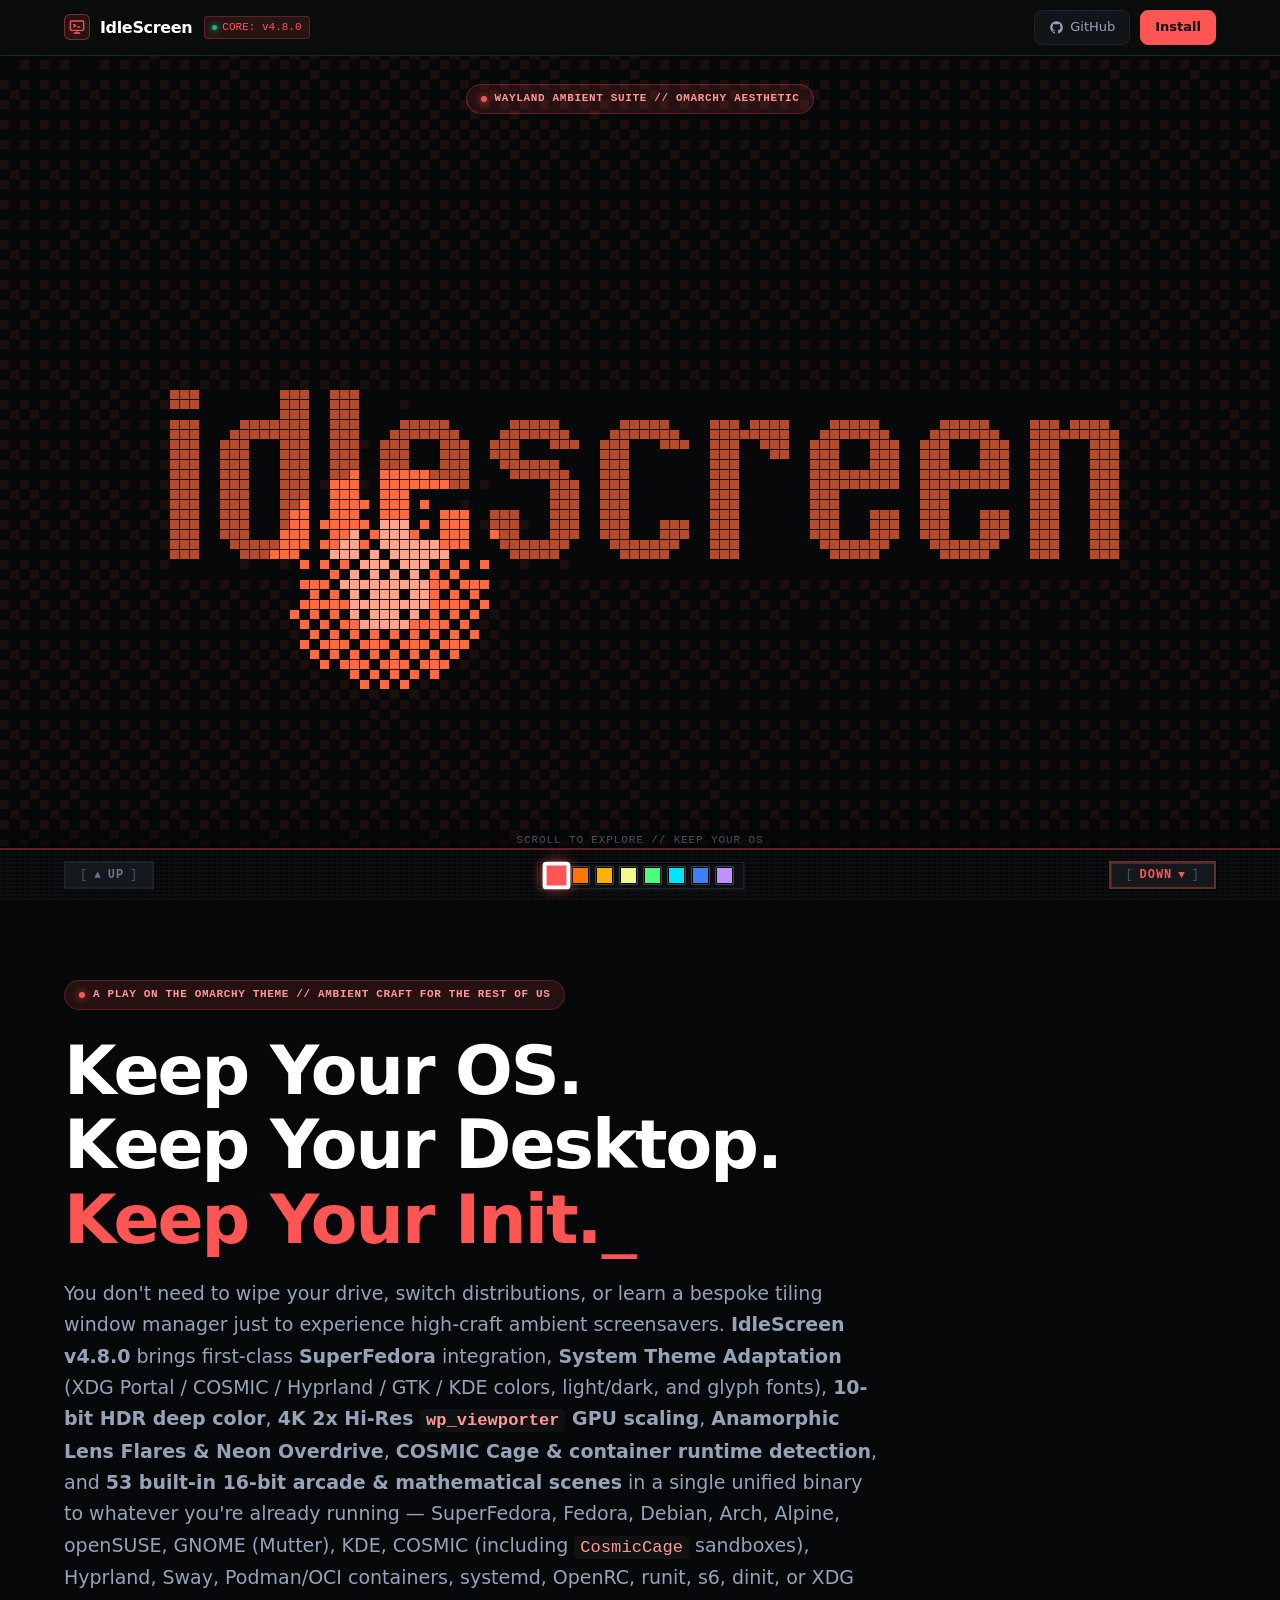
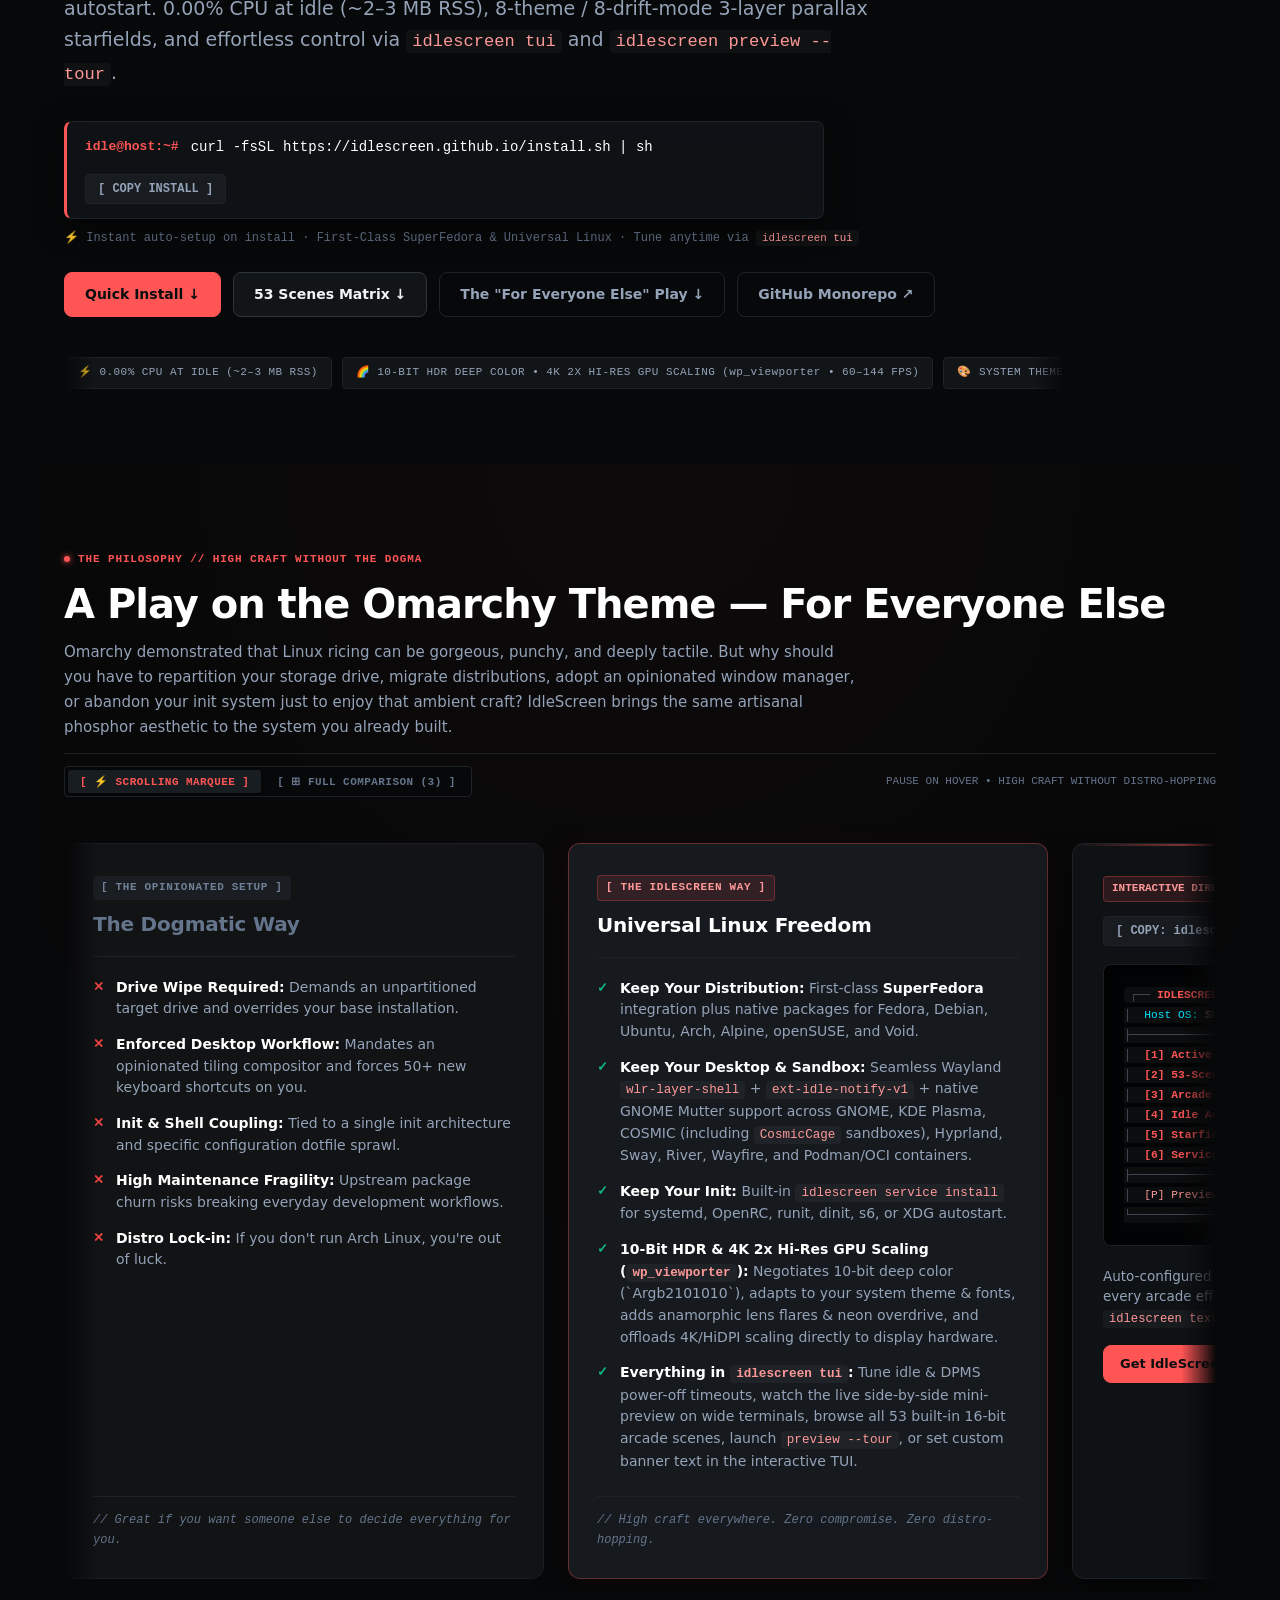
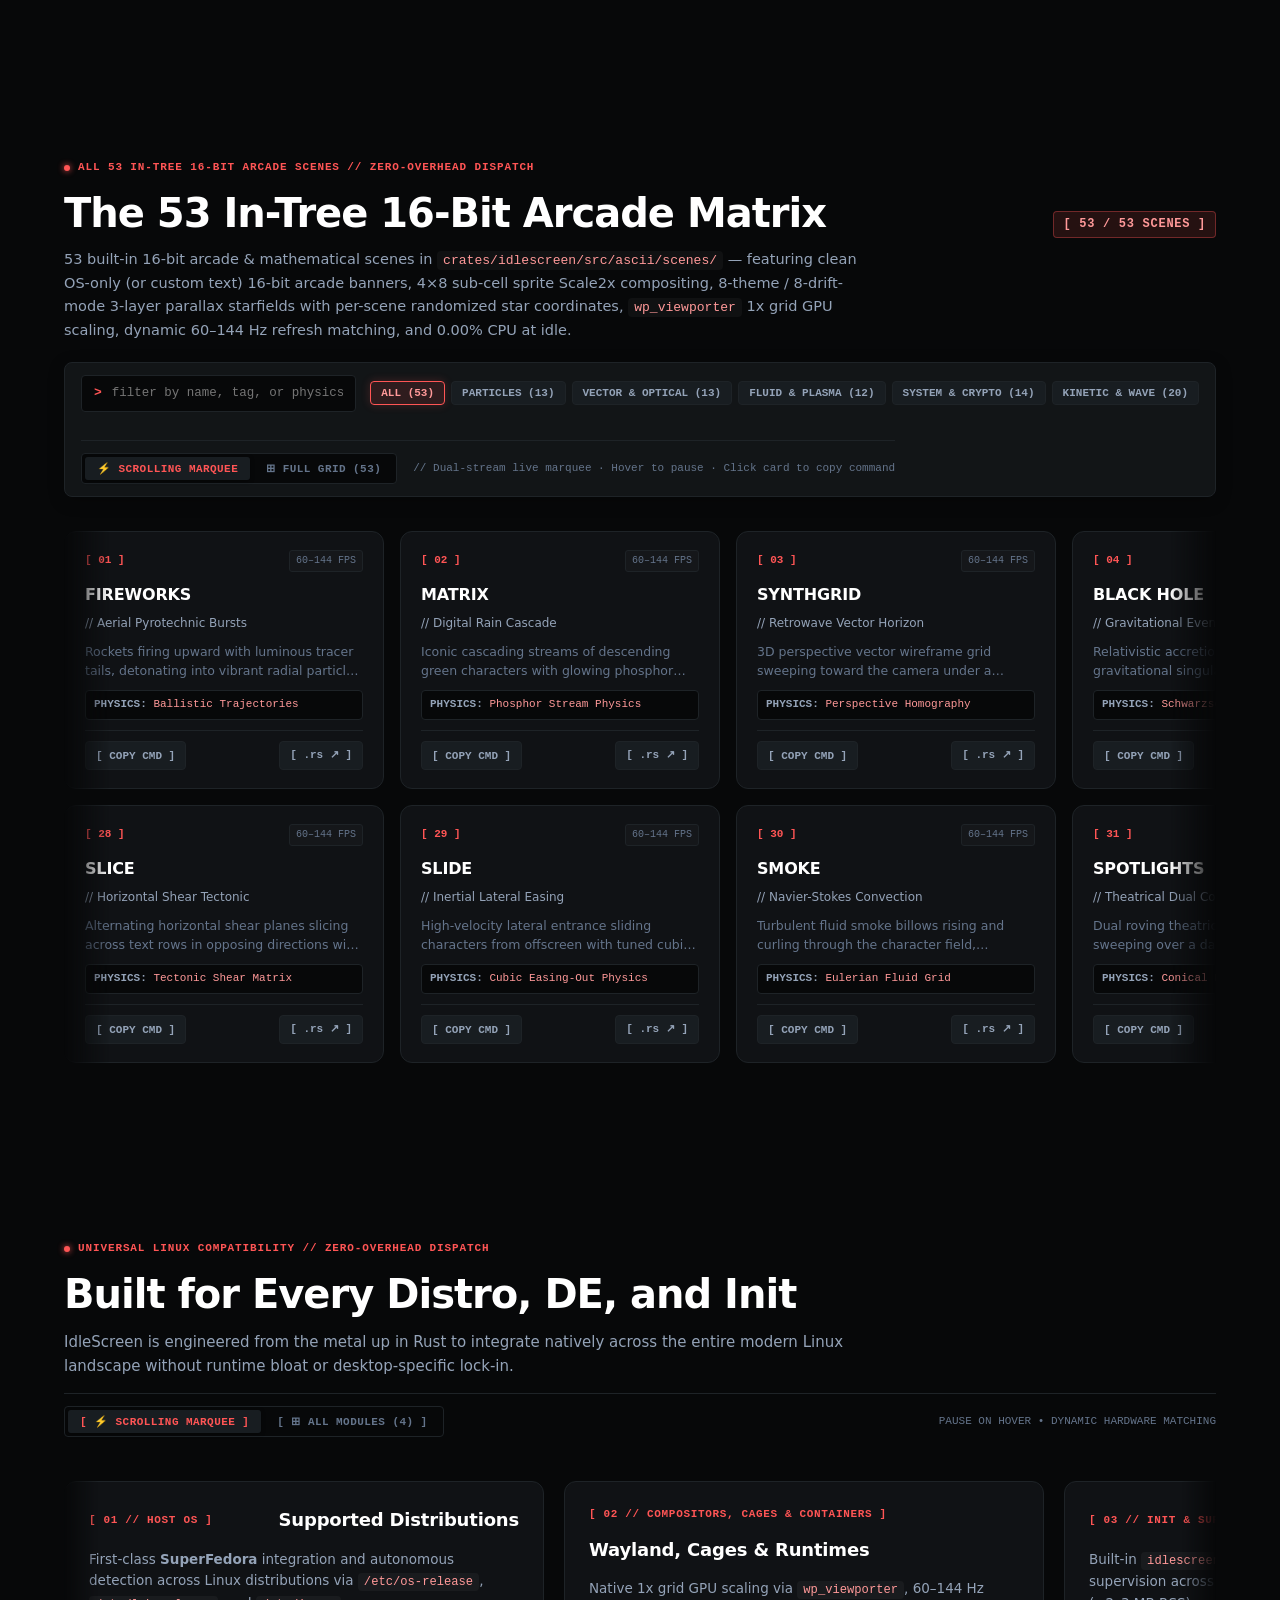
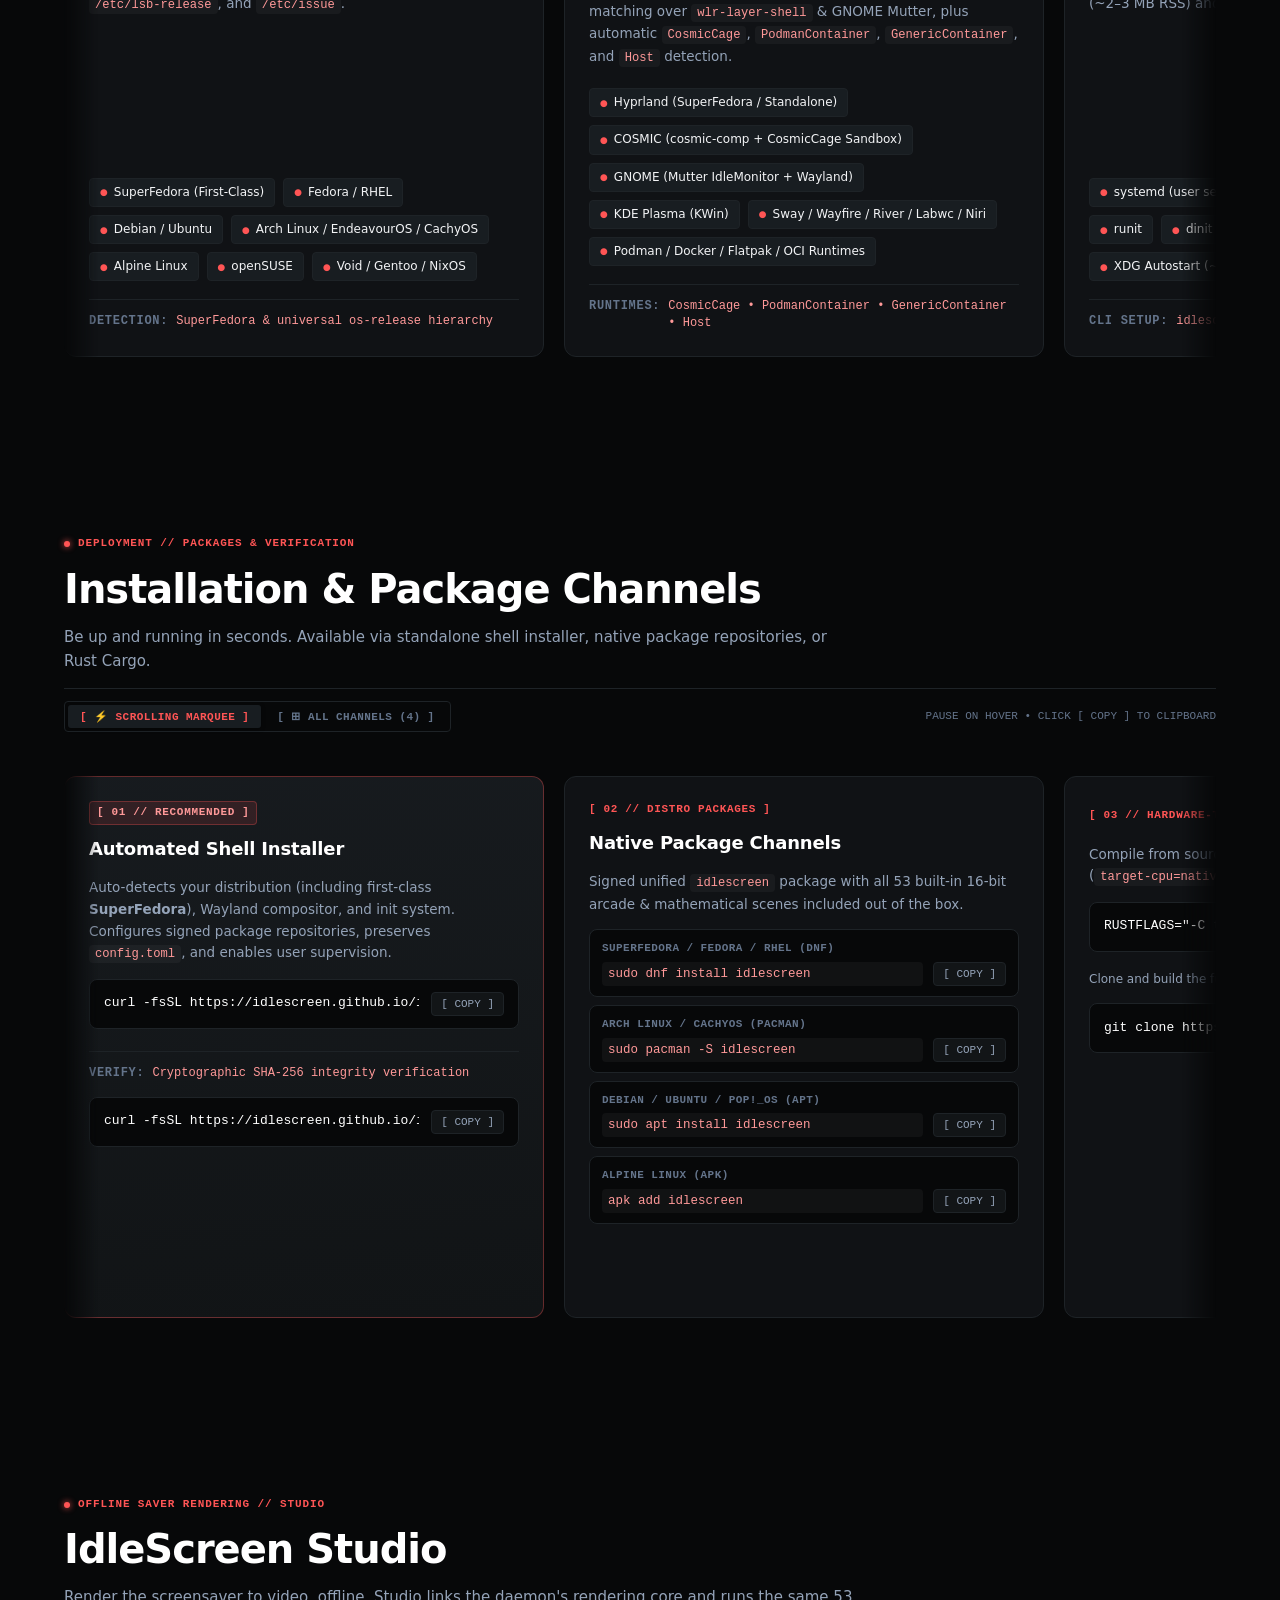
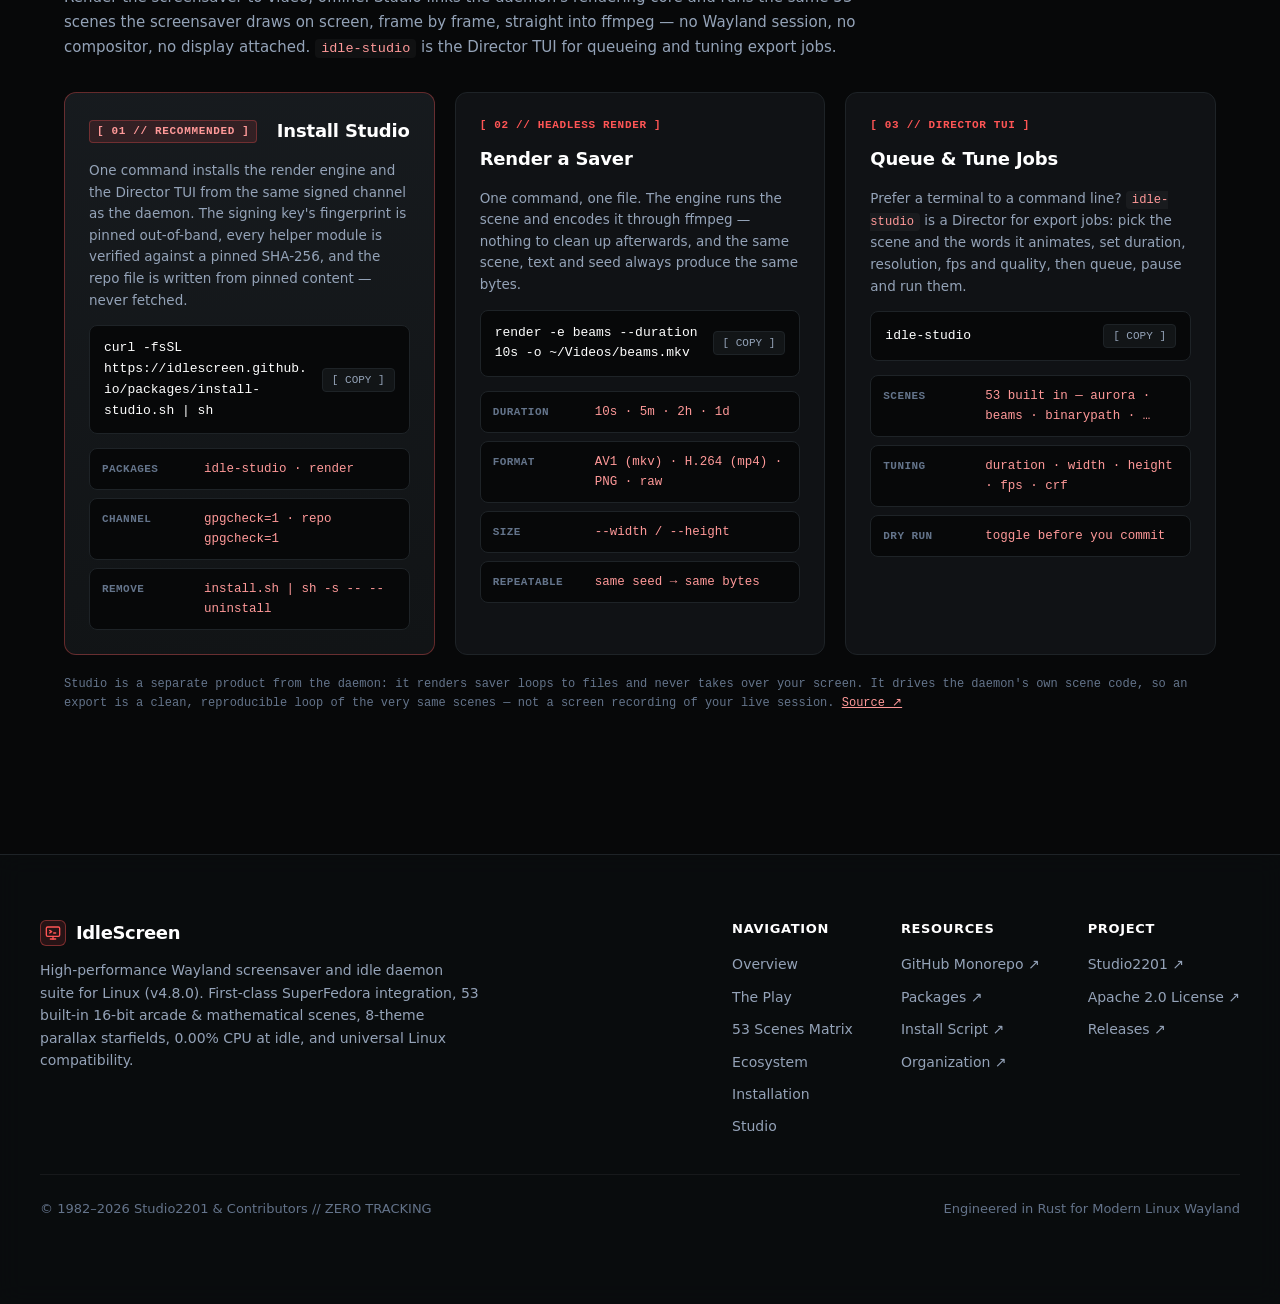
==== commit b25041d4: "docs(studio): say what Studio actually renders, and bump to v4.8.0 The studio section advertised "12" ====
--- a/index.html
+++ b/index.html
@@ -6,7 +6,7 @@
     <title>IdleScreen // High-Craft Wayland Screensavers for Modern Linux</title>
     <meta
       name="description"
-      content="IdleScreen v4.7.1 — high-craft Wayland screensaver suite for Linux. First-class SuperFedora integration, 10-bit HDR deep color, 4K 2x Hi-Res wp_viewporter GPU scaling, system theme adaptation, anamorphic lens flares &amp; neon overdrive, 53 built-in 16-bit arcade &amp; mathematical scenes in a single unified binary, multi-init support, preview --tour, and idlescreen tui."
+      content="IdleScreen v4.8.0 — high-craft Wayland screensaver suite for Linux. First-class SuperFedora integration, 10-bit HDR deep color, 4K 2x Hi-Res wp_viewporter GPU scaling, system theme adaptation, anamorphic lens flares &amp; neon overdrive, 53 built-in 16-bit arcade &amp; mathematical scenes in a single unified binary, multi-init support, preview --tour, and idlescreen tui."
     />
     <link rel="icon" href="/favicon.svg" type="image/svg+xml" />
     <link rel="stylesheet" href="/styles/base/tokens.css" />
@@ -80,7 +80,7 @@
             </span>
             <span class="brand-name">IdleScreen</span>
           </a>
-          <span class="brand-badge" title="Daemon Core v4.7.1 Online">CORE: v4.7.1</span>
+          <span class="brand-badge" title="Daemon Core v4.8.0 Online">CORE: v4.8.0</span>
         </div>
 
         <div class="header-actions">
@@ -146,7 +146,7 @@
 
         <p class="hero-intro">
           You don't need to wipe your drive, switch distributions, or learn a bespoke tiling window manager just to experience high-craft ambient screensavers.
-          <strong>IdleScreen v4.7.1</strong> brings first-class <strong>SuperFedora</strong> integration, <strong>System Theme Adaptation</strong> (XDG Portal / COSMIC / Hyprland / GTK / KDE colors, light/dark, and glyph fonts), <strong>10-bit HDR deep color</strong>, <strong>4K 2x Hi-Res <code>wp_viewporter</code> GPU scaling</strong>, <strong>Anamorphic Lens Flares &amp; Neon Overdrive</strong>, <strong>COSMIC Cage &amp; container runtime detection</strong>, and <strong>53 built-in 16-bit arcade &amp; mathematical scenes</strong> in a single unified binary to whatever you're already running —
+          <strong>IdleScreen v4.8.0</strong> brings first-class <strong>SuperFedora</strong> integration, <strong>System Theme Adaptation</strong> (XDG Portal / COSMIC / Hyprland / GTK / KDE colors, light/dark, and glyph fonts), <strong>10-bit HDR deep color</strong>, <strong>4K 2x Hi-Res <code>wp_viewporter</code> GPU scaling</strong>, <strong>Anamorphic Lens Flares &amp; Neon Overdrive</strong>, <strong>COSMIC Cage &amp; container runtime detection</strong>, and <strong>53 built-in 16-bit arcade &amp; mathematical scenes</strong> in a single unified binary to whatever you're already running —
           SuperFedora, Fedora, Debian, Arch, Alpine, openSUSE, GNOME (Mutter), KDE, COSMIC (including <code>CosmicCage</code> sandboxes), Hyprland, Sway, Podman/OCI containers, systemd, OpenRC, runit, s6, dinit, or XDG autostart.
           0.00% CPU at idle (~2–3 MB RSS), 8-theme / 8-drift-mode 3-layer parallax starfields, and effortless control via <code>idlescreen tui</code> and <code>idlescreen preview --tour</code>.
         </p>
@@ -298,7 +298,7 @@
             <code id="tui-copy-cmd" style="display:none;">idlescreen tui</code>
           </div>
 
-          <pre class="tui-screen-mock"><code><span class="tui-line-dim">┌──</span> <span class="tui-line-accent">IDLESCREEN TERMINAL DIRECTOR // v4.7.1</span> <span class="tui-line-dim">──────────────────────────────────────────────────────┐</span>
+          <pre class="tui-screen-mock"><code><span class="tui-line-dim">┌──</span> <span class="tui-line-accent">IDLESCREEN TERMINAL DIRECTOR // v4.8.0</span> <span class="tui-line-dim">──────────────────────────────────────────────────────┐</span>
 <span class="tui-line-dim">│</span>  <span class="tui-line-cyan">Host OS:</span> SUPERFEDORA       <span class="tui-line-cyan">Compositor:</span> HYPRLAND / MUTTER           <span class="tui-line-cyan">Memory:</span> ~2.4 MB RSS     <span class="tui-line-dim">│</span>
 <span class="tui-line-dim">├───────────────────────────────────────────────────────────────────────────────────────┤</span>
 <span class="tui-line-dim">│</span>  <span class="tui-line-accent">[1] Active Scene Mode</span>    <span class="tui-line-hot">► [ All 53 Arcade Scenes (Shuffle) ]</span>   [ 14 New ]   [ Single ]    <span class="tui-line-dim">│</span>
@@ -672,7 +672,7 @@
           </div>
           <h2 class="section-title">IdleScreen Studio</h2>
           <p class="section-intro">
-            Render saver loops to video, offline. The <code>render</code> engine simulates a saver frame by frame and pipes it straight into ffmpeg — no Wayland session, no compositor, no display attached. <code>idle-studio</code> is the Director TUI for queueing and tuning export jobs.
+            Render the screensaver to video, offline. Studio links the daemon's rendering core and runs the same 53 scenes the screensaver draws on screen, frame by frame, straight into ffmpeg — no Wayland session, no compositor, no display attached. <code>idle-studio</code> is the Director TUI for queueing and tuning export jobs.
           </p>
         </div>
 
@@ -715,7 +715,7 @@
               <h3 class="studio-title">Render a Saver</h3>
             </div>
             <p class="studio-desc">
-              One command, one file. The engine simulates the loop and encodes it through ffmpeg — nothing to clean up afterwards, and the same effect name and seed always produce the same bytes.
+              One command, one file. The engine runs the scene and encodes it through ffmpeg — nothing to clean up afterwards, and the same scene, text and seed always produce the same bytes.
             </p>
 
             <div class="studio-snippet-box">
@@ -750,7 +750,7 @@
               <h3 class="studio-title">Queue &amp; Tune Jobs</h3>
             </div>
             <p class="studio-desc">
-              Prefer a terminal to a command line? <code>idle-studio</code> is a Director for export jobs: pick the effect, set duration, resolution, fps and quality, then queue, pause and run them.
+              Prefer a terminal to a command line? <code>idle-studio</code> is a Director for export jobs: pick the scene and the words it animates, set duration, resolution, fps and quality, then queue, pause and run them.
             </p>
 
             <div class="studio-snippet-box">
@@ -760,8 +760,8 @@
 
             <div class="studio-spec-list">
               <div class="studio-spec-row">
-                <span class="studio-spec-key">EFFECTS</span>
-                <span class="studio-spec-val">12 built in — ascii · aurora · beams · …</span>
+                <span class="studio-spec-key">SCENES</span>
+                <span class="studio-spec-val">53 built in — aurora · beams · binarypath · …</span>
               </div>
               <div class="studio-spec-row">
                 <span class="studio-spec-key">TUNING</span>
@@ -777,7 +777,7 @@
 
         <p class="studio-footnote">
           Studio is a separate product from the daemon: it renders saver loops to files and never takes over your screen.
-          The engine simulates motion on its own, so an export is a clean, reproducible loop — not a screen recording of your live session.
+          It drives the daemon's own scene code, so an export is a clean, reproducible loop of the very same scenes — not a screen recording of your live session.
           <a href="https://github.com/idlescreen/studio" target="_blank" rel="noopener noreferrer">Source ↗</a>
         </p>
       </section>
@@ -864,7 +864,7 @@
               <span class="footer-logo-text">IdleScreen</span>
             </div>
             <p class="footer-tagline">
-              High-performance Wayland screensaver and idle daemon suite for Linux (v4.7.1). First-class SuperFedora integration, 53 built-in 16-bit arcade &amp; mathematical scenes, 8-theme parallax starfields, 0.00% CPU at idle, and universal Linux compatibility.
+              High-performance Wayland screensaver and idle daemon suite for Linux (v4.8.0). First-class SuperFedora integration, 53 built-in 16-bit arcade &amp; mathematical scenes, 8-theme parallax starfields, 0.00% CPU at idle, and universal Linux compatibility.
             </p>
           </div>
 
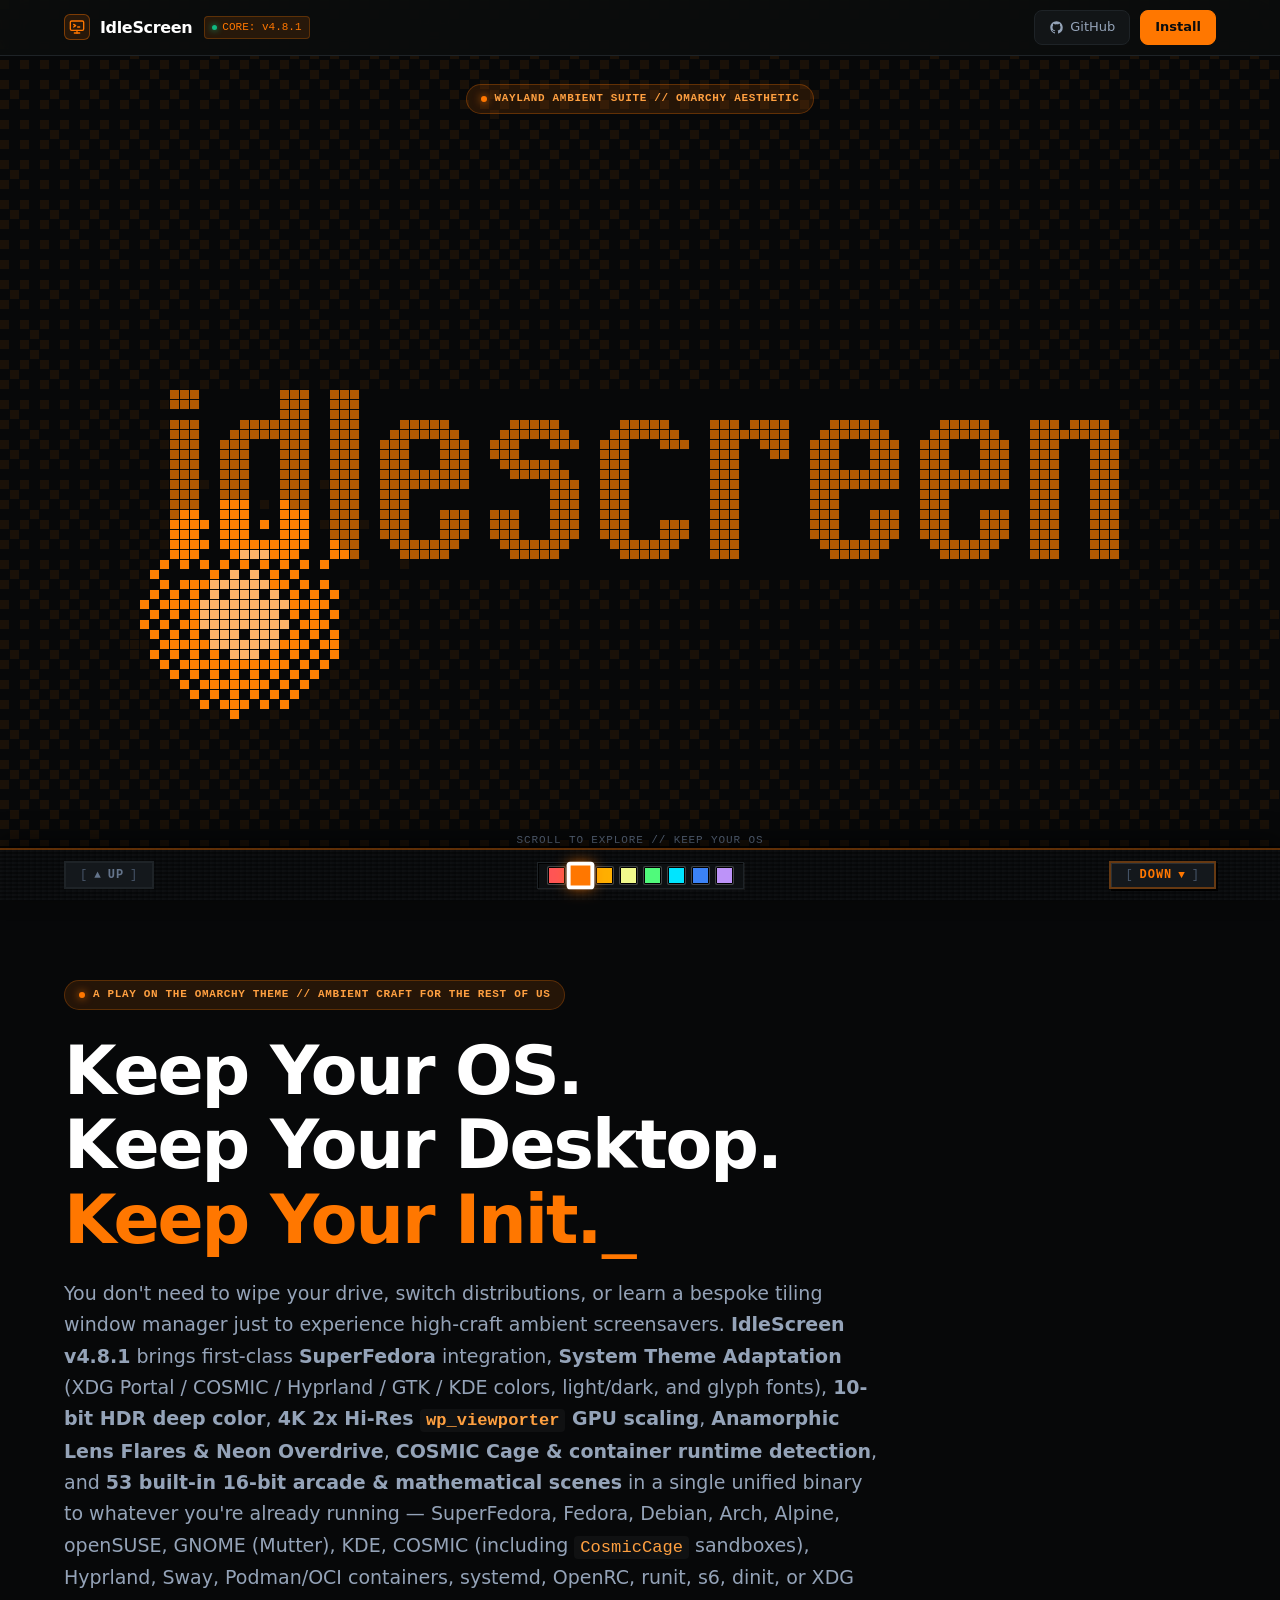
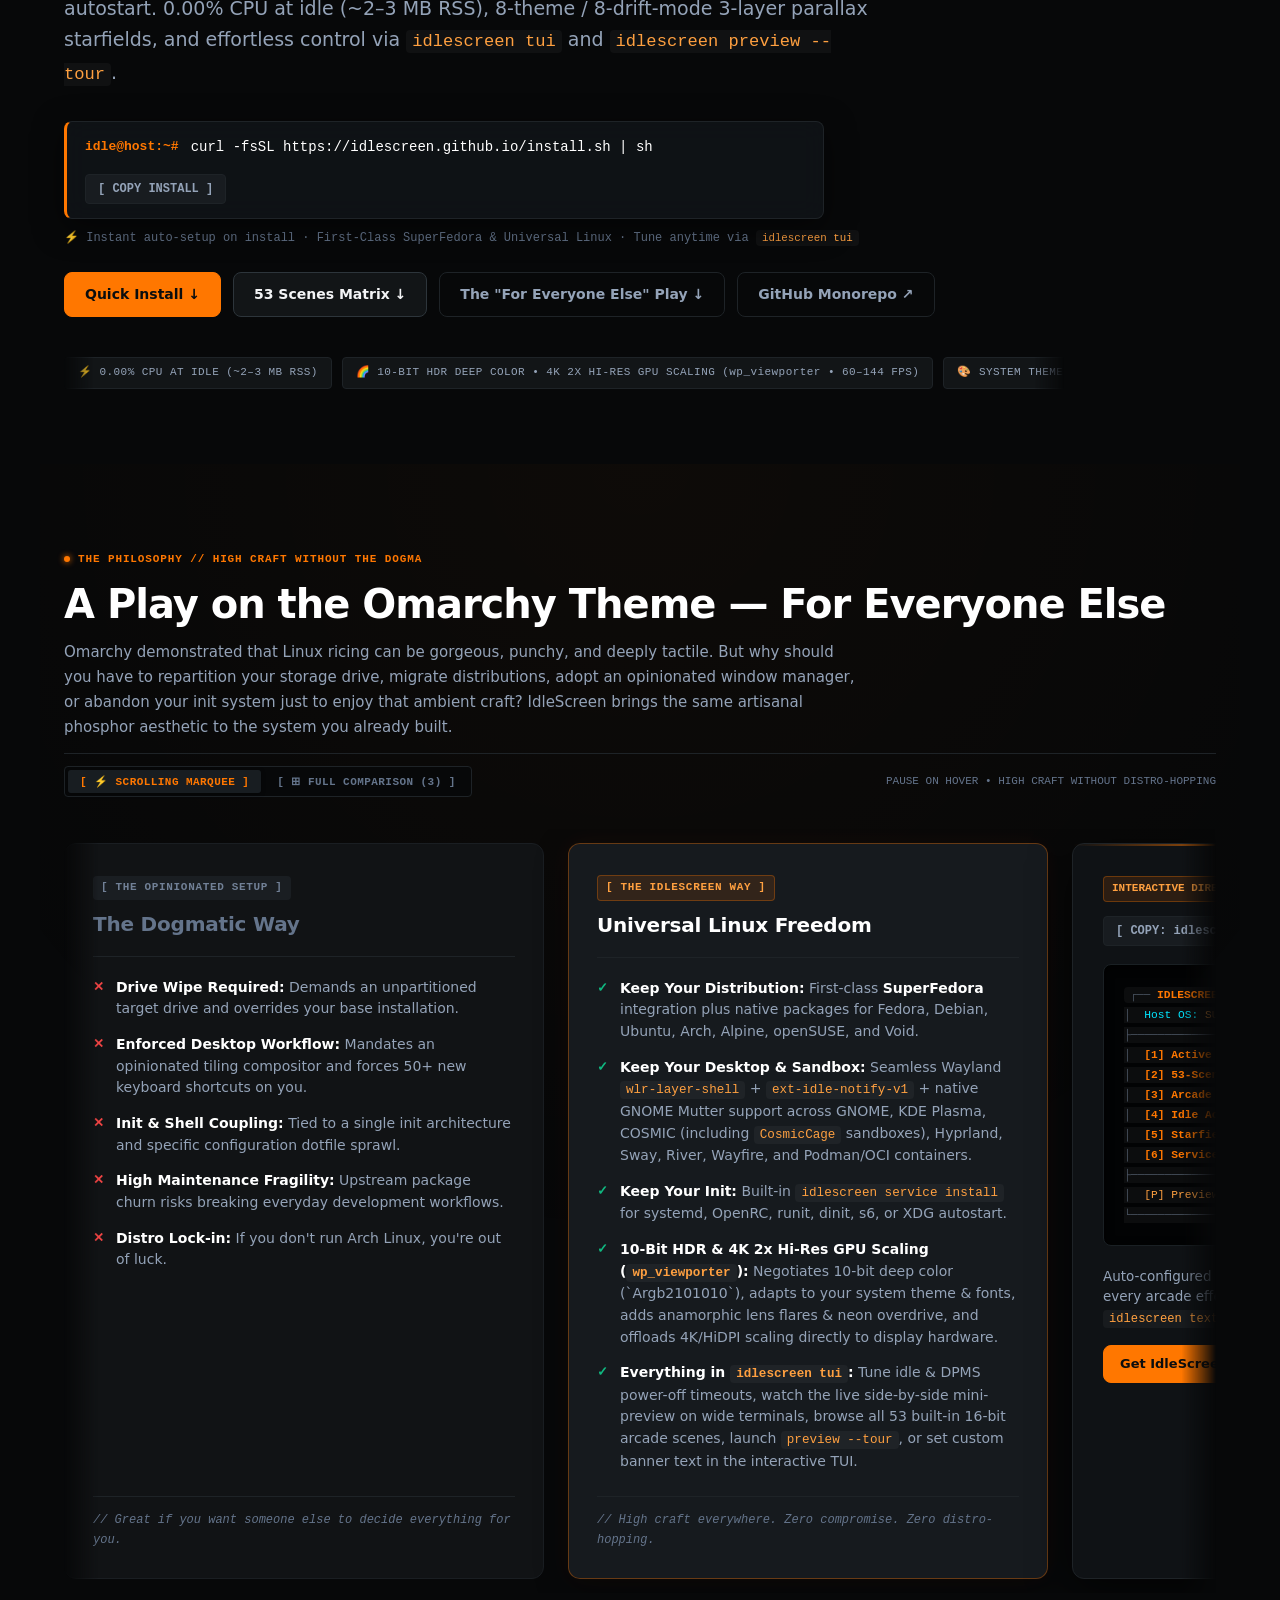
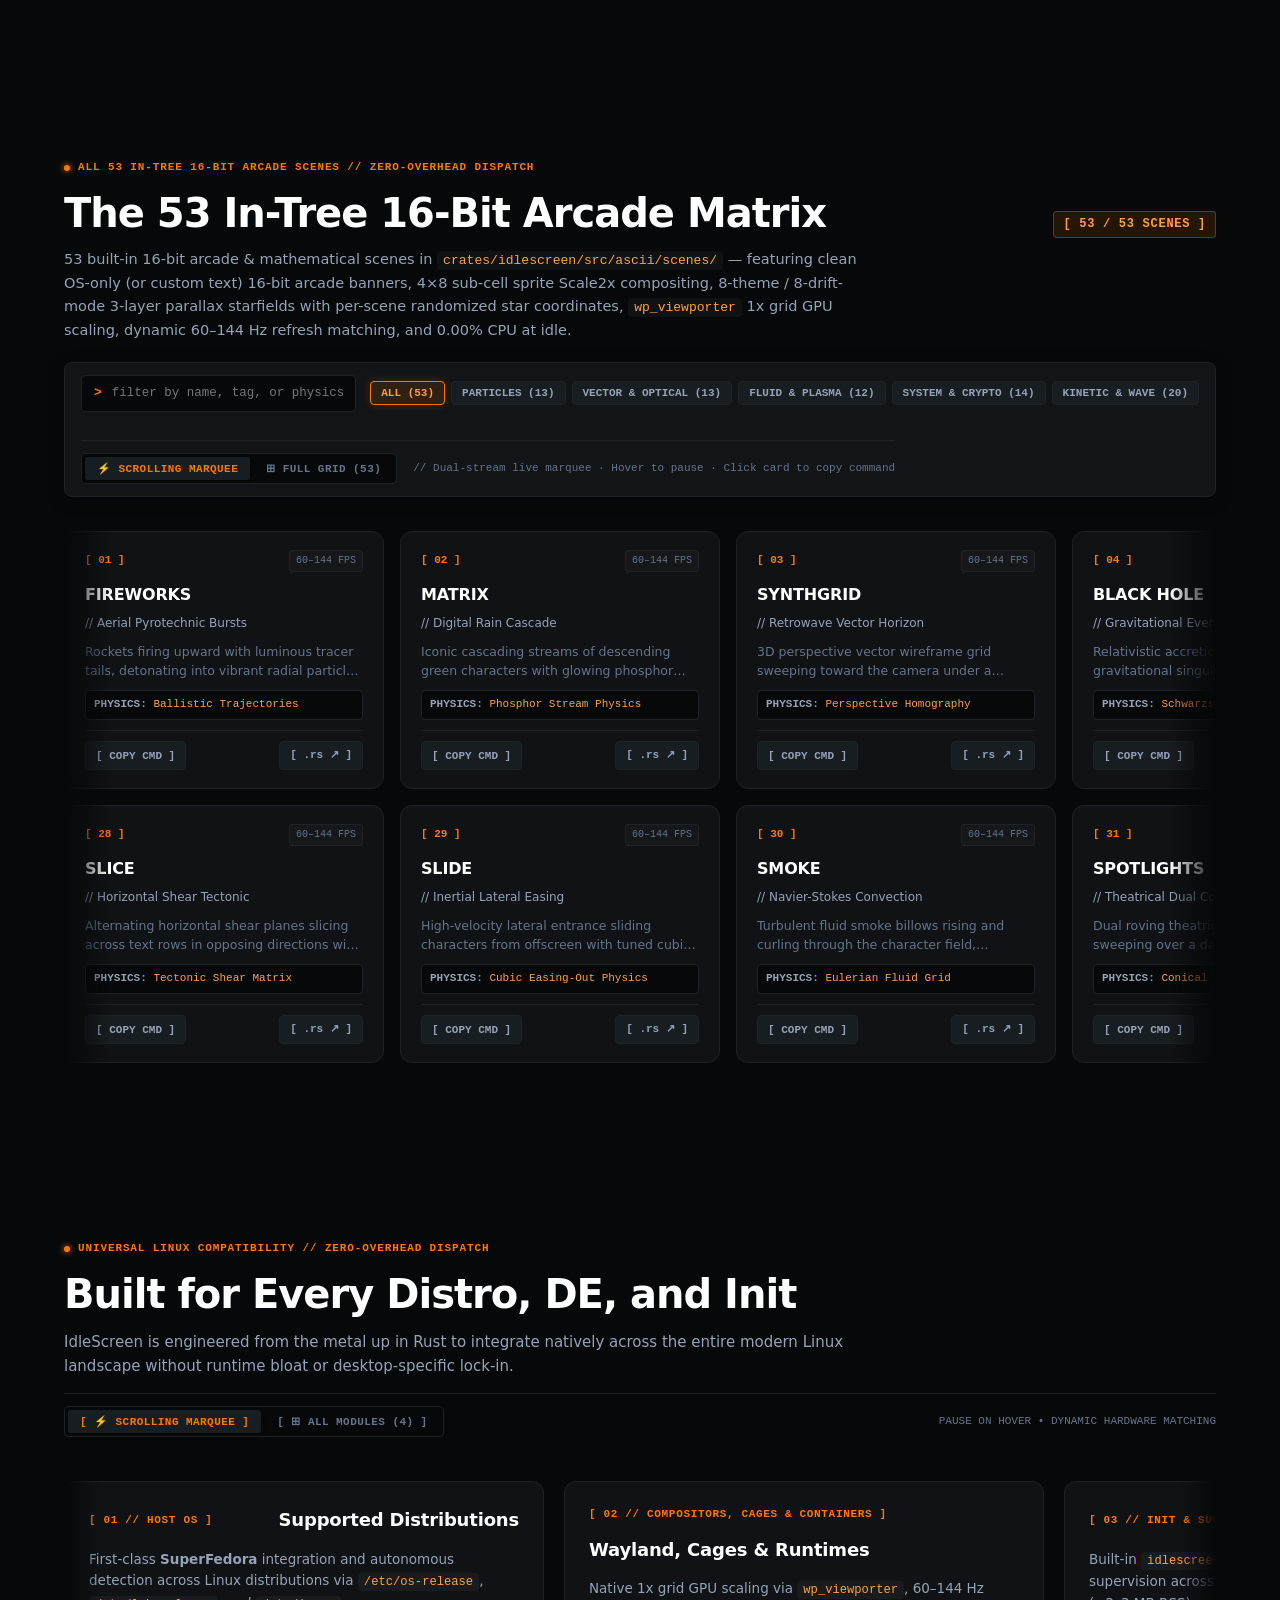
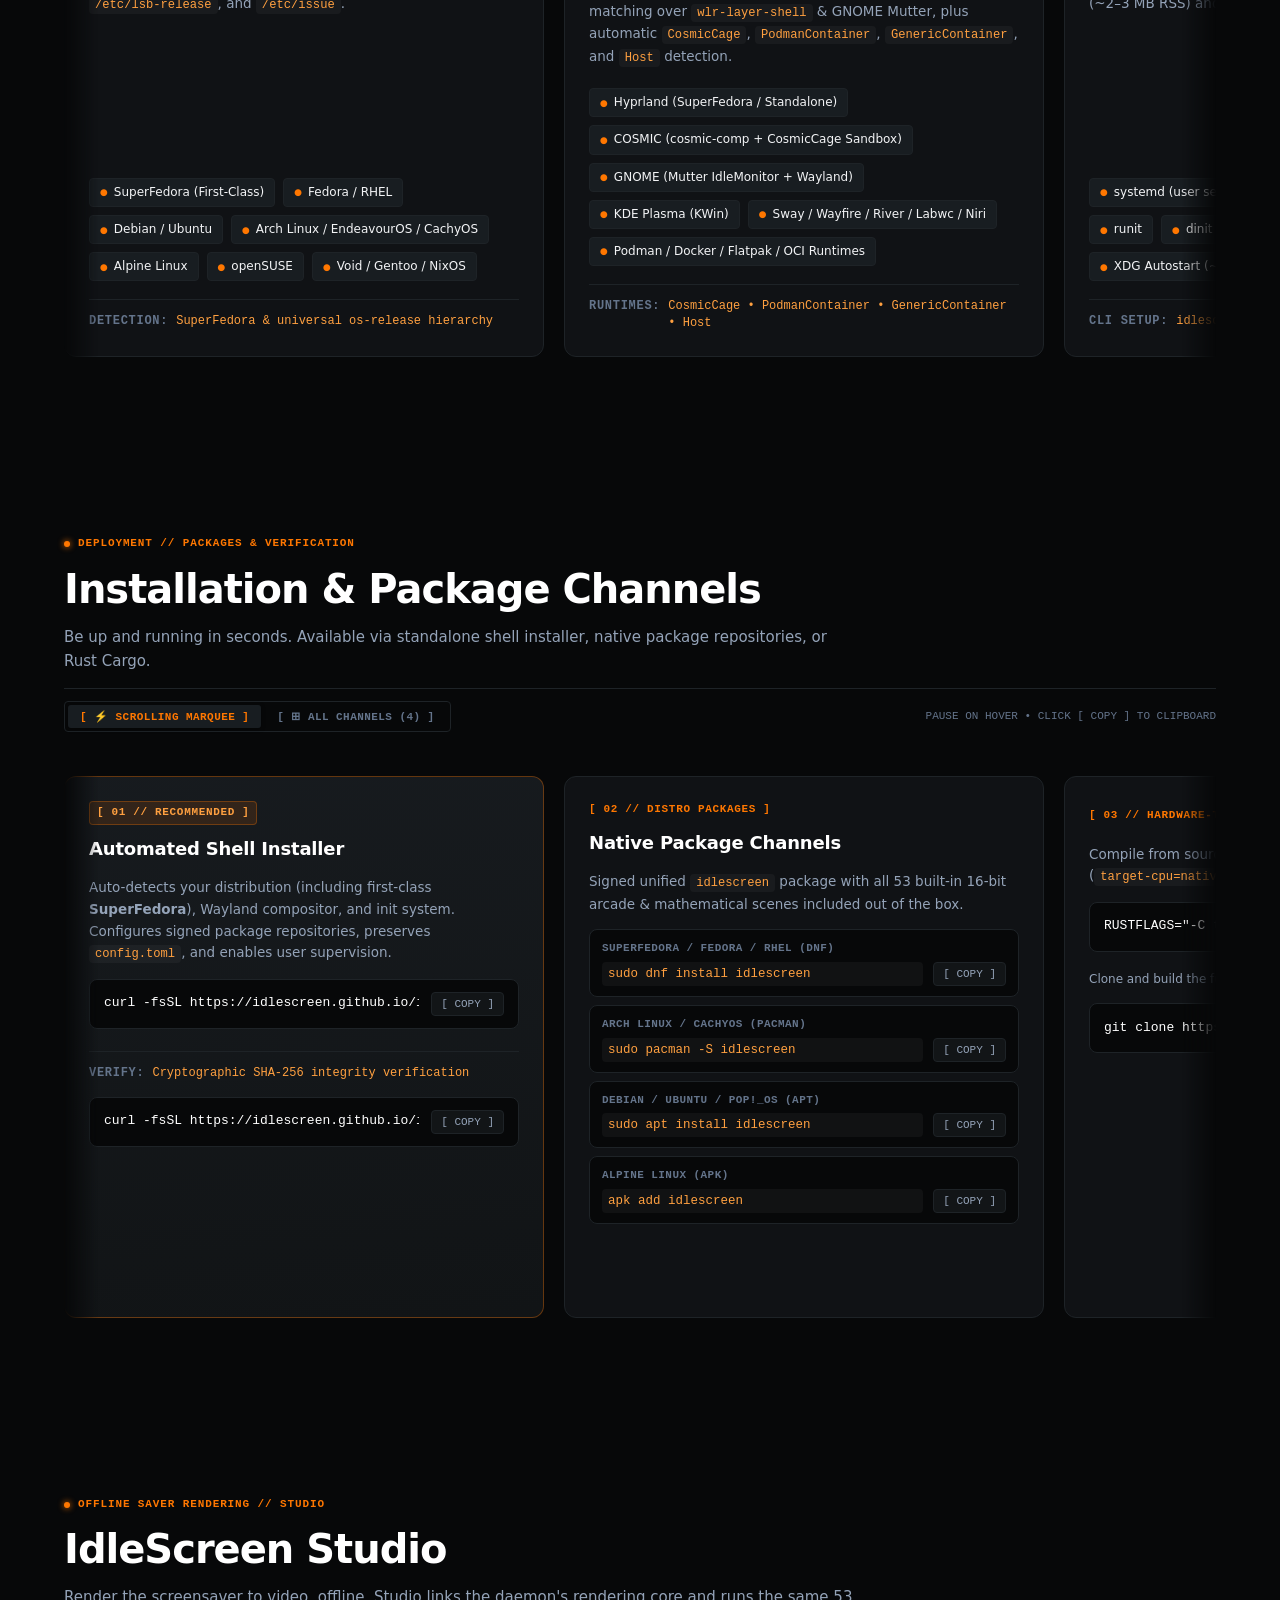
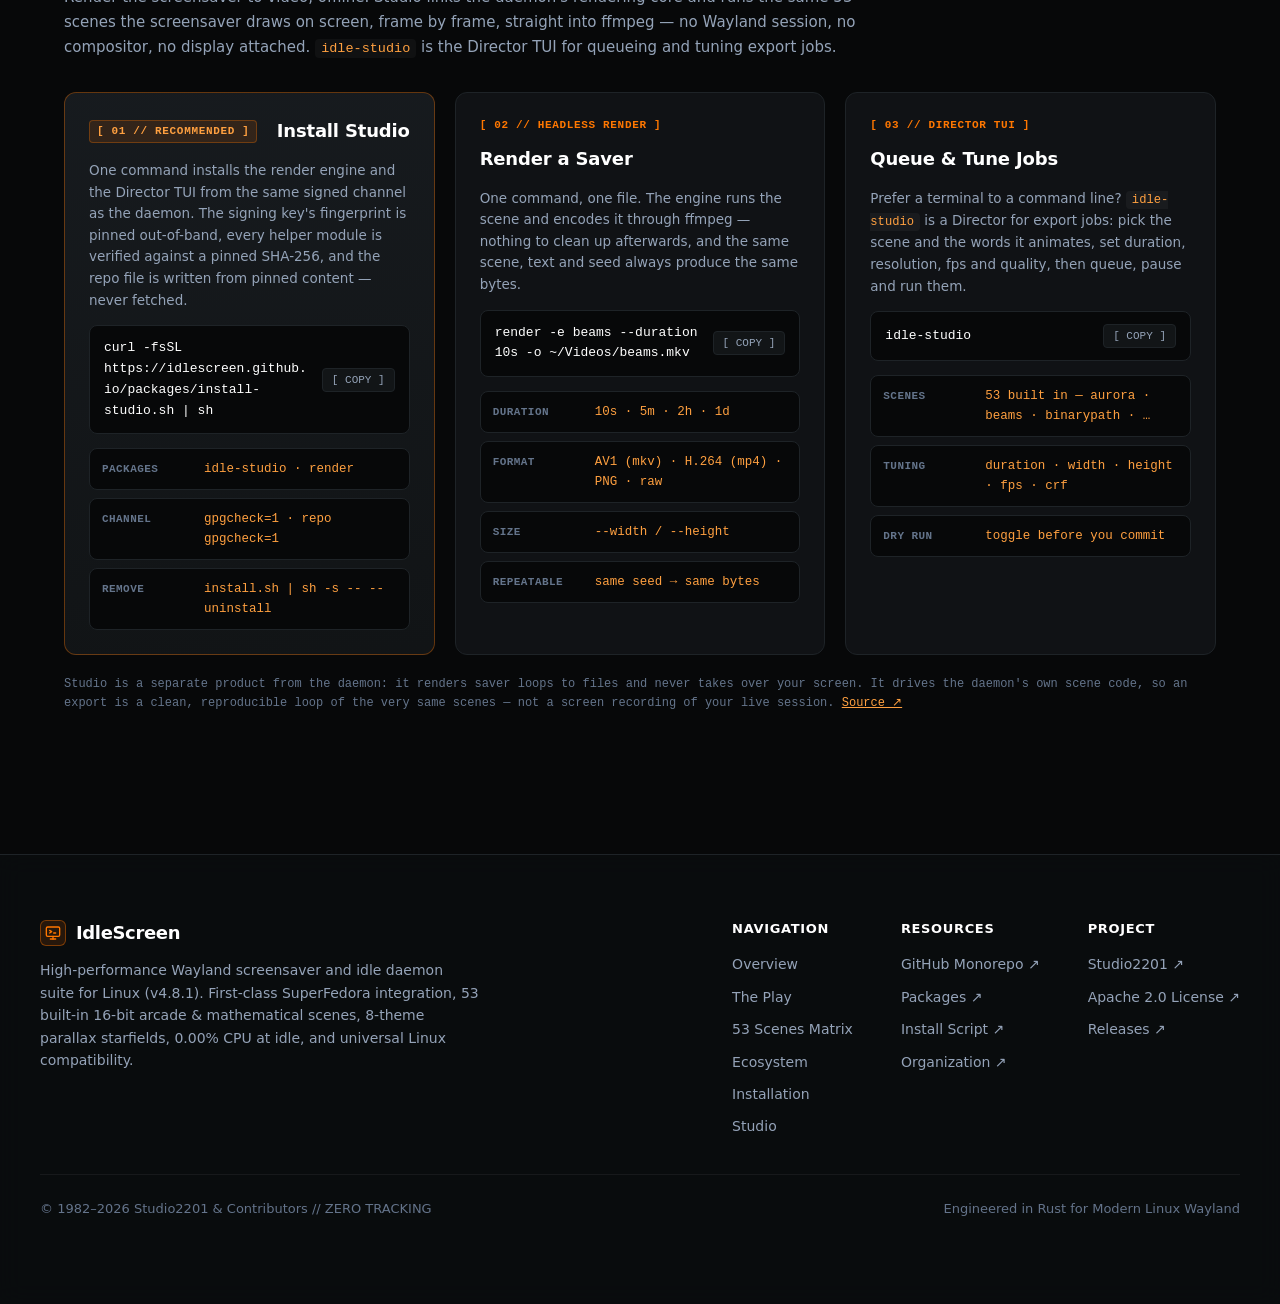
==== commit cb9859db: "chore(release): bump version to v4.8.1 The daemon dissolves scenes with a random sweep and paces eve" ====
--- a/index.html
+++ b/index.html
@@ -6,7 +6,7 @@
     <title>IdleScreen // High-Craft Wayland Screensavers for Modern Linux</title>
     <meta
       name="description"
-      content="IdleScreen v4.8.0 — high-craft Wayland screensaver suite for Linux. First-class SuperFedora integration, 10-bit HDR deep color, 4K 2x Hi-Res wp_viewporter GPU scaling, system theme adaptation, anamorphic lens flares &amp; neon overdrive, 53 built-in 16-bit arcade &amp; mathematical scenes in a single unified binary, multi-init support, preview --tour, and idlescreen tui."
+      content="IdleScreen v4.8.1 — high-craft Wayland screensaver suite for Linux. First-class SuperFedora integration, 10-bit HDR deep color, 4K 2x Hi-Res wp_viewporter GPU scaling, system theme adaptation, anamorphic lens flares &amp; neon overdrive, 53 built-in 16-bit arcade &amp; mathematical scenes in a single unified binary, multi-init support, preview --tour, and idlescreen tui."
     />
     <link rel="icon" href="/favicon.svg" type="image/svg+xml" />
     <link rel="stylesheet" href="/styles/base/tokens.css" />
@@ -80,7 +80,7 @@
             </span>
             <span class="brand-name">IdleScreen</span>
           </a>
-          <span class="brand-badge" title="Daemon Core v4.8.0 Online">CORE: v4.8.0</span>
+          <span class="brand-badge" title="Daemon Core v4.8.1 Online">CORE: v4.8.1</span>
         </div>
 
         <div class="header-actions">
@@ -146,7 +146,7 @@
 
         <p class="hero-intro">
           You don't need to wipe your drive, switch distributions, or learn a bespoke tiling window manager just to experience high-craft ambient screensavers.
-          <strong>IdleScreen v4.8.0</strong> brings first-class <strong>SuperFedora</strong> integration, <strong>System Theme Adaptation</strong> (XDG Portal / COSMIC / Hyprland / GTK / KDE colors, light/dark, and glyph fonts), <strong>10-bit HDR deep color</strong>, <strong>4K 2x Hi-Res <code>wp_viewporter</code> GPU scaling</strong>, <strong>Anamorphic Lens Flares &amp; Neon Overdrive</strong>, <strong>COSMIC Cage &amp; container runtime detection</strong>, and <strong>53 built-in 16-bit arcade &amp; mathematical scenes</strong> in a single unified binary to whatever you're already running —
+          <strong>IdleScreen v4.8.1</strong> brings first-class <strong>SuperFedora</strong> integration, <strong>System Theme Adaptation</strong> (XDG Portal / COSMIC / Hyprland / GTK / KDE colors, light/dark, and glyph fonts), <strong>10-bit HDR deep color</strong>, <strong>4K 2x Hi-Res <code>wp_viewporter</code> GPU scaling</strong>, <strong>Anamorphic Lens Flares &amp; Neon Overdrive</strong>, <strong>COSMIC Cage &amp; container runtime detection</strong>, and <strong>53 built-in 16-bit arcade &amp; mathematical scenes</strong> in a single unified binary to whatever you're already running —
           SuperFedora, Fedora, Debian, Arch, Alpine, openSUSE, GNOME (Mutter), KDE, COSMIC (including <code>CosmicCage</code> sandboxes), Hyprland, Sway, Podman/OCI containers, systemd, OpenRC, runit, s6, dinit, or XDG autostart.
           0.00% CPU at idle (~2–3 MB RSS), 8-theme / 8-drift-mode 3-layer parallax starfields, and effortless control via <code>idlescreen tui</code> and <code>idlescreen preview --tour</code>.
         </p>
@@ -298,7 +298,7 @@
             <code id="tui-copy-cmd" style="display:none;">idlescreen tui</code>
           </div>
 
-          <pre class="tui-screen-mock"><code><span class="tui-line-dim">┌──</span> <span class="tui-line-accent">IDLESCREEN TERMINAL DIRECTOR // v4.8.0</span> <span class="tui-line-dim">──────────────────────────────────────────────────────┐</span>
+          <pre class="tui-screen-mock"><code><span class="tui-line-dim">┌──</span> <span class="tui-line-accent">IDLESCREEN TERMINAL DIRECTOR // v4.8.1</span> <span class="tui-line-dim">──────────────────────────────────────────────────────┐</span>
 <span class="tui-line-dim">│</span>  <span class="tui-line-cyan">Host OS:</span> SUPERFEDORA       <span class="tui-line-cyan">Compositor:</span> HYPRLAND / MUTTER           <span class="tui-line-cyan">Memory:</span> ~2.4 MB RSS     <span class="tui-line-dim">│</span>
 <span class="tui-line-dim">├───────────────────────────────────────────────────────────────────────────────────────┤</span>
 <span class="tui-line-dim">│</span>  <span class="tui-line-accent">[1] Active Scene Mode</span>    <span class="tui-line-hot">► [ All 53 Arcade Scenes (Shuffle) ]</span>   [ 14 New ]   [ Single ]    <span class="tui-line-dim">│</span>
@@ -864,7 +864,7 @@
               <span class="footer-logo-text">IdleScreen</span>
             </div>
             <p class="footer-tagline">
-              High-performance Wayland screensaver and idle daemon suite for Linux (v4.8.0). First-class SuperFedora integration, 53 built-in 16-bit arcade &amp; mathematical scenes, 8-theme parallax starfields, 0.00% CPU at idle, and universal Linux compatibility.
+              High-performance Wayland screensaver and idle daemon suite for Linux (v4.8.1). First-class SuperFedora integration, 53 built-in 16-bit arcade &amp; mathematical scenes, 8-theme parallax starfields, 0.00% CPU at idle, and universal Linux compatibility.
             </p>
           </div>
 
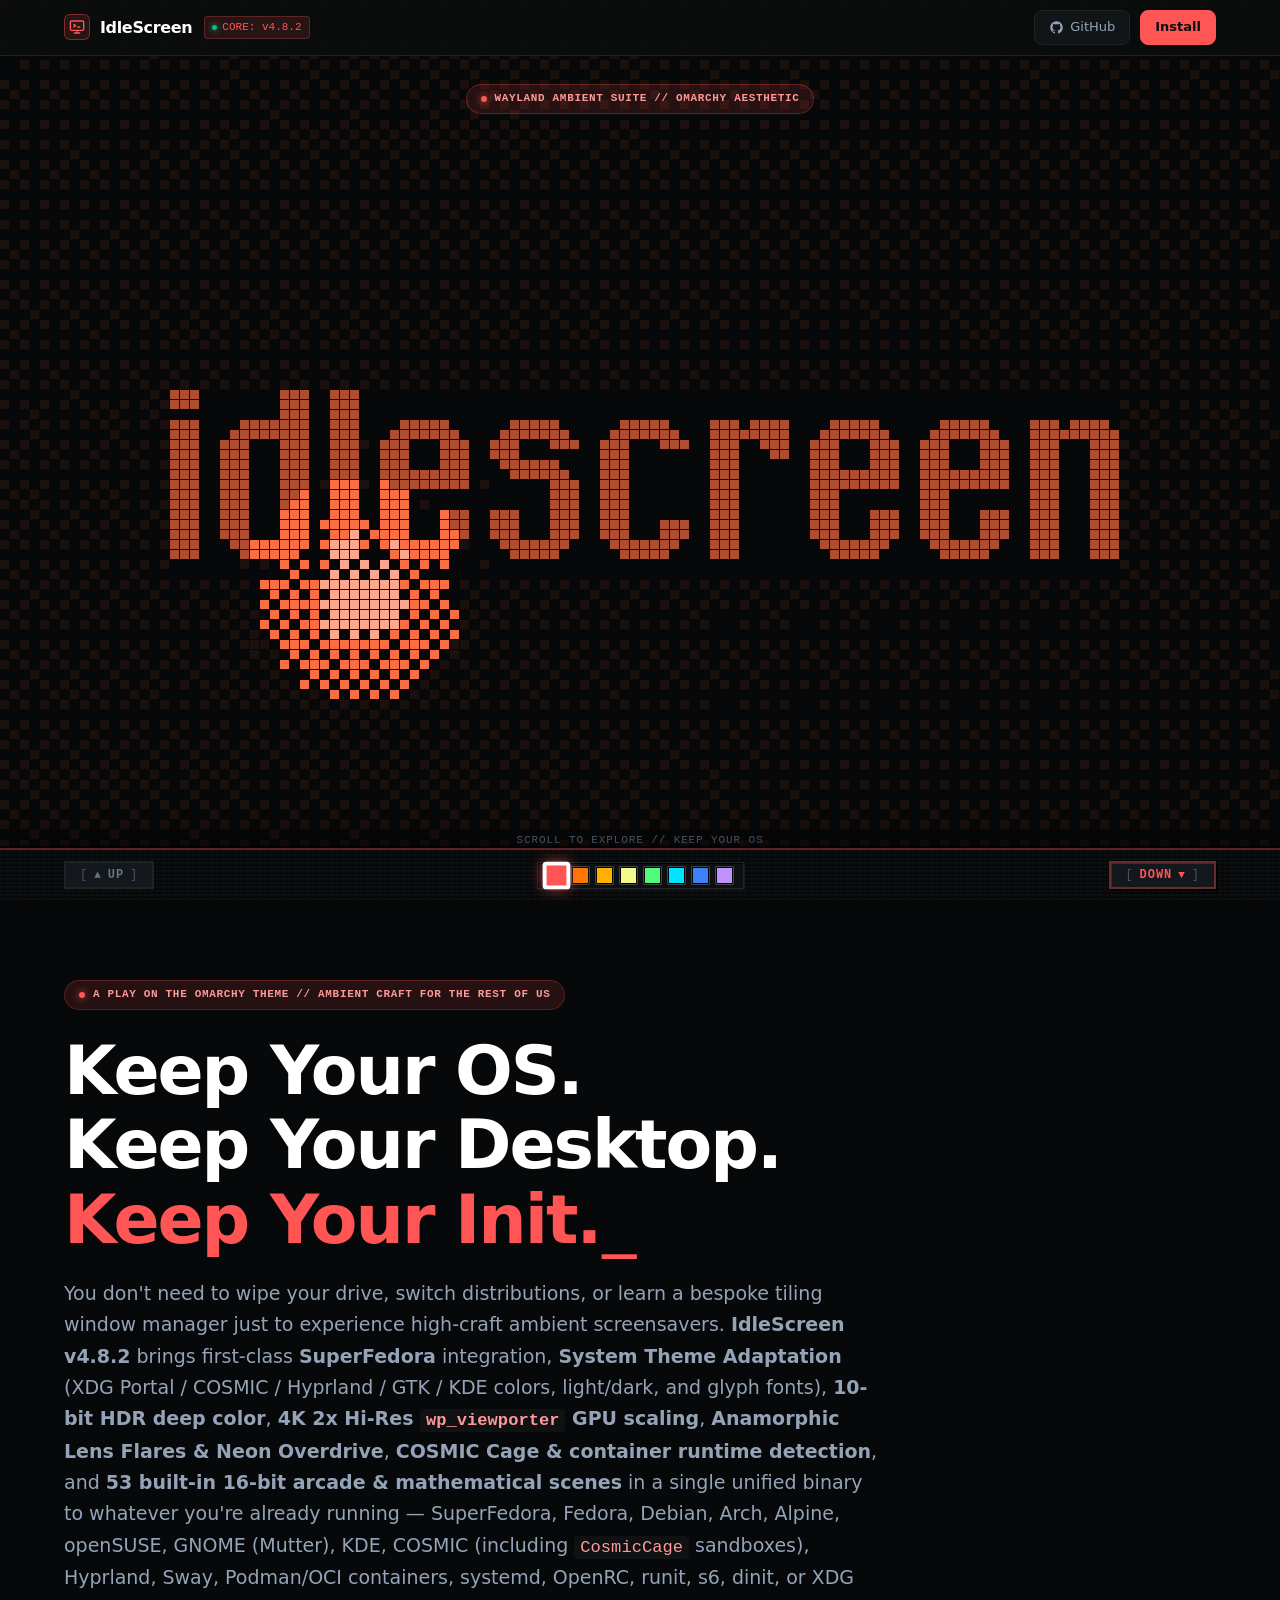
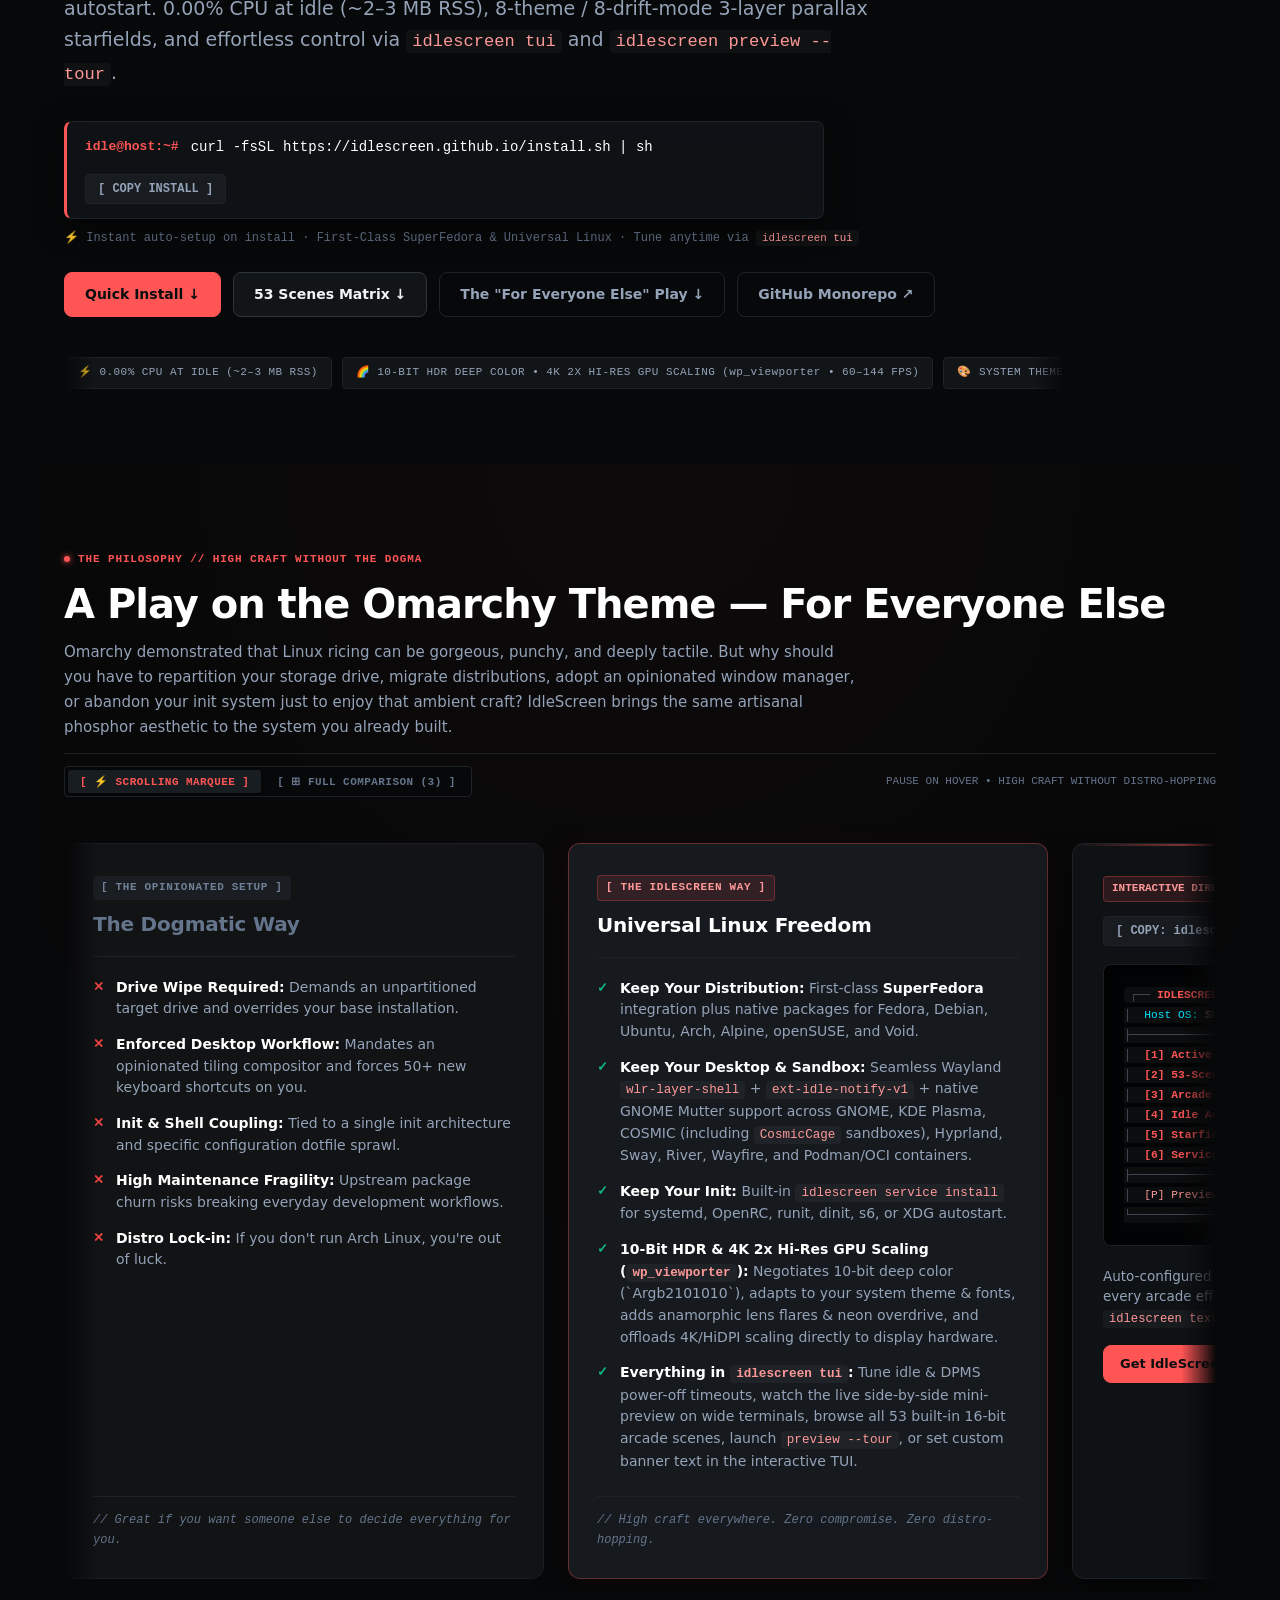
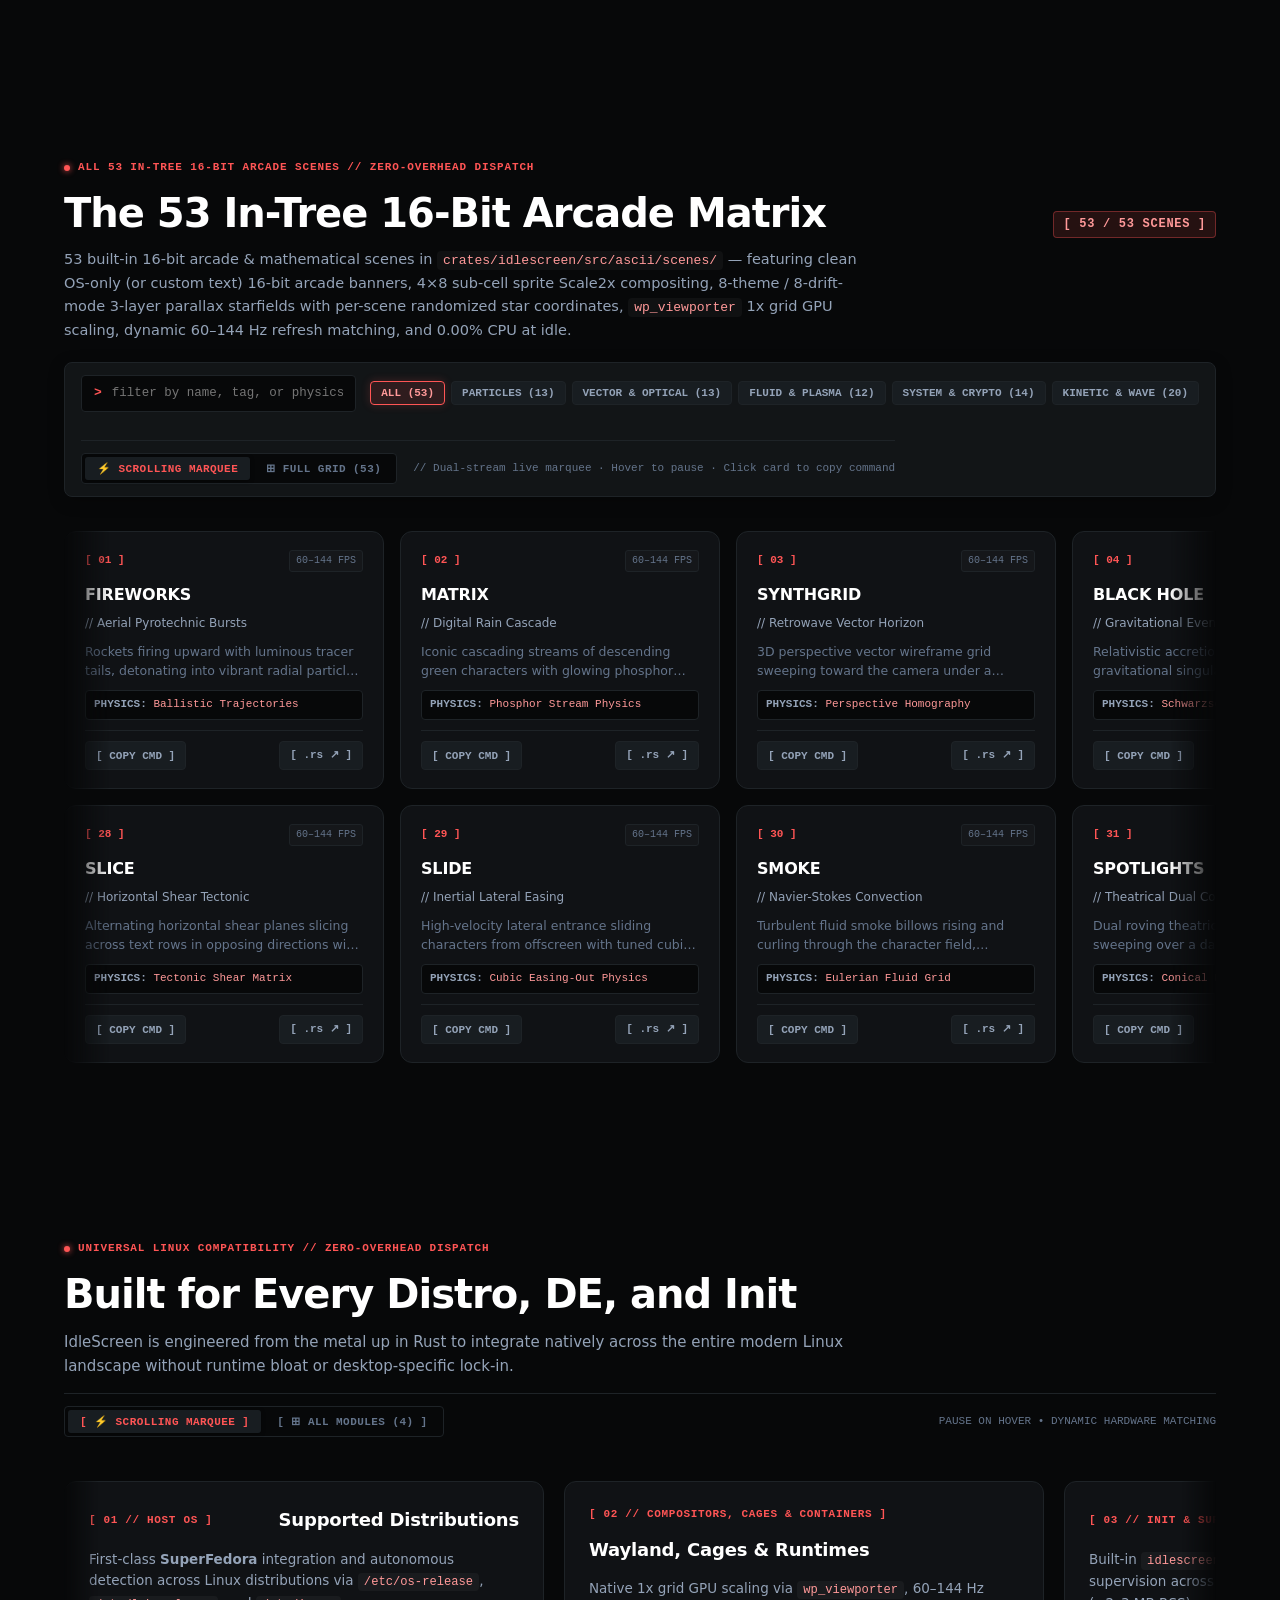
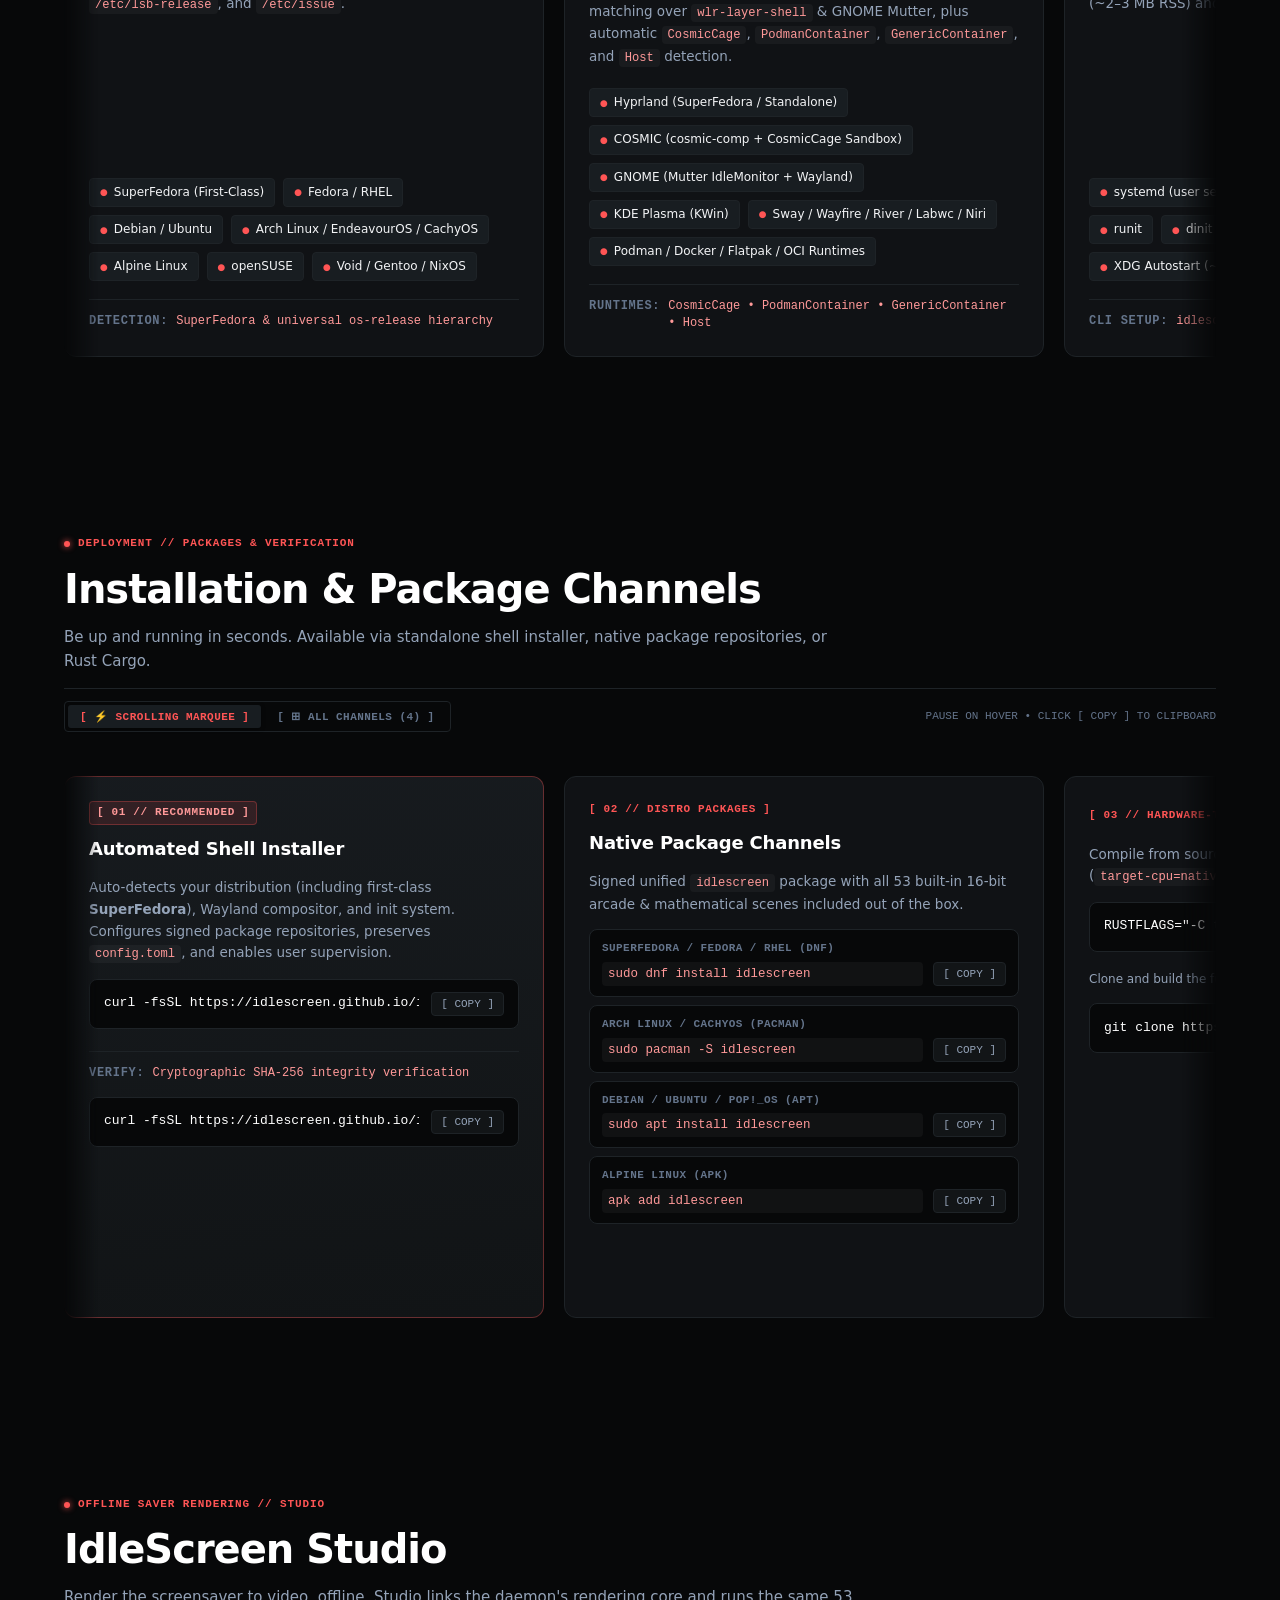
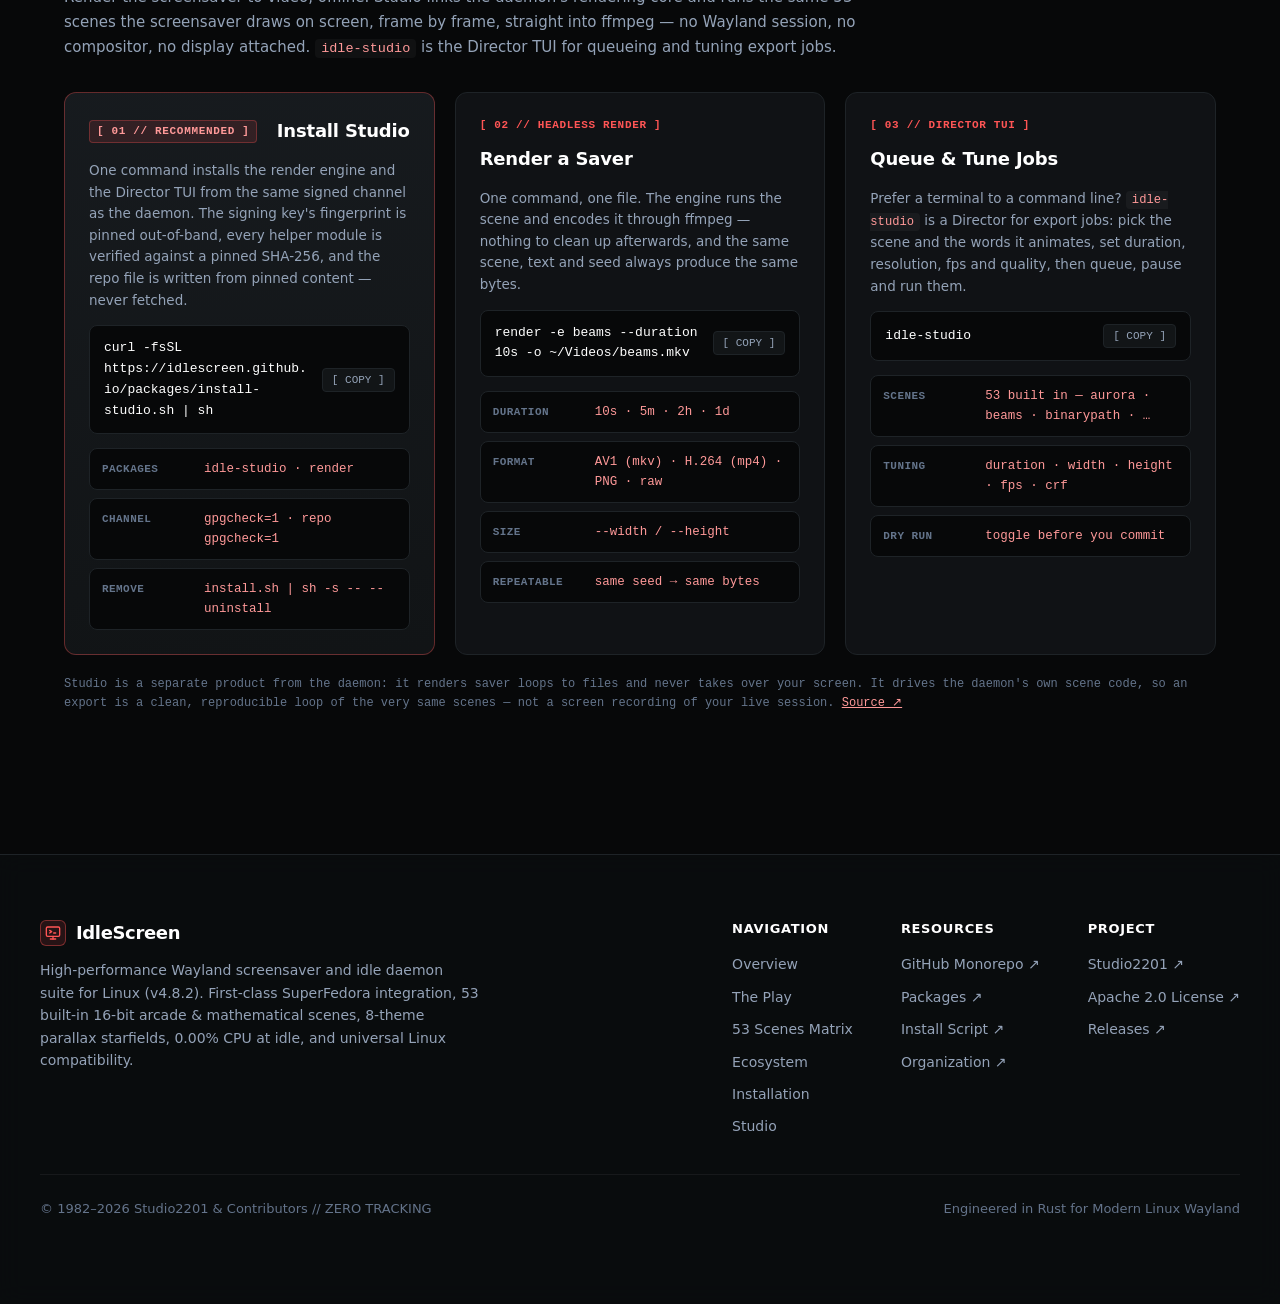
==== commit 9c5da14e: "chore(release): bump version to v4.8.2 The daemon settles a resize before it rebuilds the scene, so " ====
--- a/index.html
+++ b/index.html
@@ -6,7 +6,7 @@
     <title>IdleScreen // High-Craft Wayland Screensavers for Modern Linux</title>
     <meta
       name="description"
-      content="IdleScreen v4.8.1 — high-craft Wayland screensaver suite for Linux. First-class SuperFedora integration, 10-bit HDR deep color, 4K 2x Hi-Res wp_viewporter GPU scaling, system theme adaptation, anamorphic lens flares &amp; neon overdrive, 53 built-in 16-bit arcade &amp; mathematical scenes in a single unified binary, multi-init support, preview --tour, and idlescreen tui."
+      content="IdleScreen v4.8.2 — high-craft Wayland screensaver suite for Linux. First-class SuperFedora integration, 10-bit HDR deep color, 4K 2x Hi-Res wp_viewporter GPU scaling, system theme adaptation, anamorphic lens flares &amp; neon overdrive, 53 built-in 16-bit arcade &amp; mathematical scenes in a single unified binary, multi-init support, preview --tour, and idlescreen tui."
     />
     <link rel="icon" href="/favicon.svg" type="image/svg+xml" />
     <link rel="stylesheet" href="/styles/base/tokens.css" />
@@ -80,7 +80,7 @@
             </span>
             <span class="brand-name">IdleScreen</span>
           </a>
-          <span class="brand-badge" title="Daemon Core v4.8.1 Online">CORE: v4.8.1</span>
+          <span class="brand-badge" title="Daemon Core v4.8.2 Online">CORE: v4.8.2</span>
         </div>
 
         <div class="header-actions">
@@ -146,7 +146,7 @@
 
         <p class="hero-intro">
           You don't need to wipe your drive, switch distributions, or learn a bespoke tiling window manager just to experience high-craft ambient screensavers.
-          <strong>IdleScreen v4.8.1</strong> brings first-class <strong>SuperFedora</strong> integration, <strong>System Theme Adaptation</strong> (XDG Portal / COSMIC / Hyprland / GTK / KDE colors, light/dark, and glyph fonts), <strong>10-bit HDR deep color</strong>, <strong>4K 2x Hi-Res <code>wp_viewporter</code> GPU scaling</strong>, <strong>Anamorphic Lens Flares &amp; Neon Overdrive</strong>, <strong>COSMIC Cage &amp; container runtime detection</strong>, and <strong>53 built-in 16-bit arcade &amp; mathematical scenes</strong> in a single unified binary to whatever you're already running —
+          <strong>IdleScreen v4.8.2</strong> brings first-class <strong>SuperFedora</strong> integration, <strong>System Theme Adaptation</strong> (XDG Portal / COSMIC / Hyprland / GTK / KDE colors, light/dark, and glyph fonts), <strong>10-bit HDR deep color</strong>, <strong>4K 2x Hi-Res <code>wp_viewporter</code> GPU scaling</strong>, <strong>Anamorphic Lens Flares &amp; Neon Overdrive</strong>, <strong>COSMIC Cage &amp; container runtime detection</strong>, and <strong>53 built-in 16-bit arcade &amp; mathematical scenes</strong> in a single unified binary to whatever you're already running —
           SuperFedora, Fedora, Debian, Arch, Alpine, openSUSE, GNOME (Mutter), KDE, COSMIC (including <code>CosmicCage</code> sandboxes), Hyprland, Sway, Podman/OCI containers, systemd, OpenRC, runit, s6, dinit, or XDG autostart.
           0.00% CPU at idle (~2–3 MB RSS), 8-theme / 8-drift-mode 3-layer parallax starfields, and effortless control via <code>idlescreen tui</code> and <code>idlescreen preview --tour</code>.
         </p>
@@ -298,7 +298,7 @@
             <code id="tui-copy-cmd" style="display:none;">idlescreen tui</code>
           </div>
 
-          <pre class="tui-screen-mock"><code><span class="tui-line-dim">┌──</span> <span class="tui-line-accent">IDLESCREEN TERMINAL DIRECTOR // v4.8.1</span> <span class="tui-line-dim">──────────────────────────────────────────────────────┐</span>
+          <pre class="tui-screen-mock"><code><span class="tui-line-dim">┌──</span> <span class="tui-line-accent">IDLESCREEN TERMINAL DIRECTOR // v4.8.2</span> <span class="tui-line-dim">──────────────────────────────────────────────────────┐</span>
 <span class="tui-line-dim">│</span>  <span class="tui-line-cyan">Host OS:</span> SUPERFEDORA       <span class="tui-line-cyan">Compositor:</span> HYPRLAND / MUTTER           <span class="tui-line-cyan">Memory:</span> ~2.4 MB RSS     <span class="tui-line-dim">│</span>
 <span class="tui-line-dim">├───────────────────────────────────────────────────────────────────────────────────────┤</span>
 <span class="tui-line-dim">│</span>  <span class="tui-line-accent">[1] Active Scene Mode</span>    <span class="tui-line-hot">► [ All 53 Arcade Scenes (Shuffle) ]</span>   [ 14 New ]   [ Single ]    <span class="tui-line-dim">│</span>
@@ -864,7 +864,7 @@
               <span class="footer-logo-text">IdleScreen</span>
             </div>
             <p class="footer-tagline">
-              High-performance Wayland screensaver and idle daemon suite for Linux (v4.8.1). First-class SuperFedora integration, 53 built-in 16-bit arcade &amp; mathematical scenes, 8-theme parallax starfields, 0.00% CPU at idle, and universal Linux compatibility.
+              High-performance Wayland screensaver and idle daemon suite for Linux (v4.8.2). First-class SuperFedora integration, 53 built-in 16-bit arcade &amp; mathematical scenes, 8-theme parallax starfields, 0.00% CPU at idle, and universal Linux compatibility.
             </p>
           </div>
 
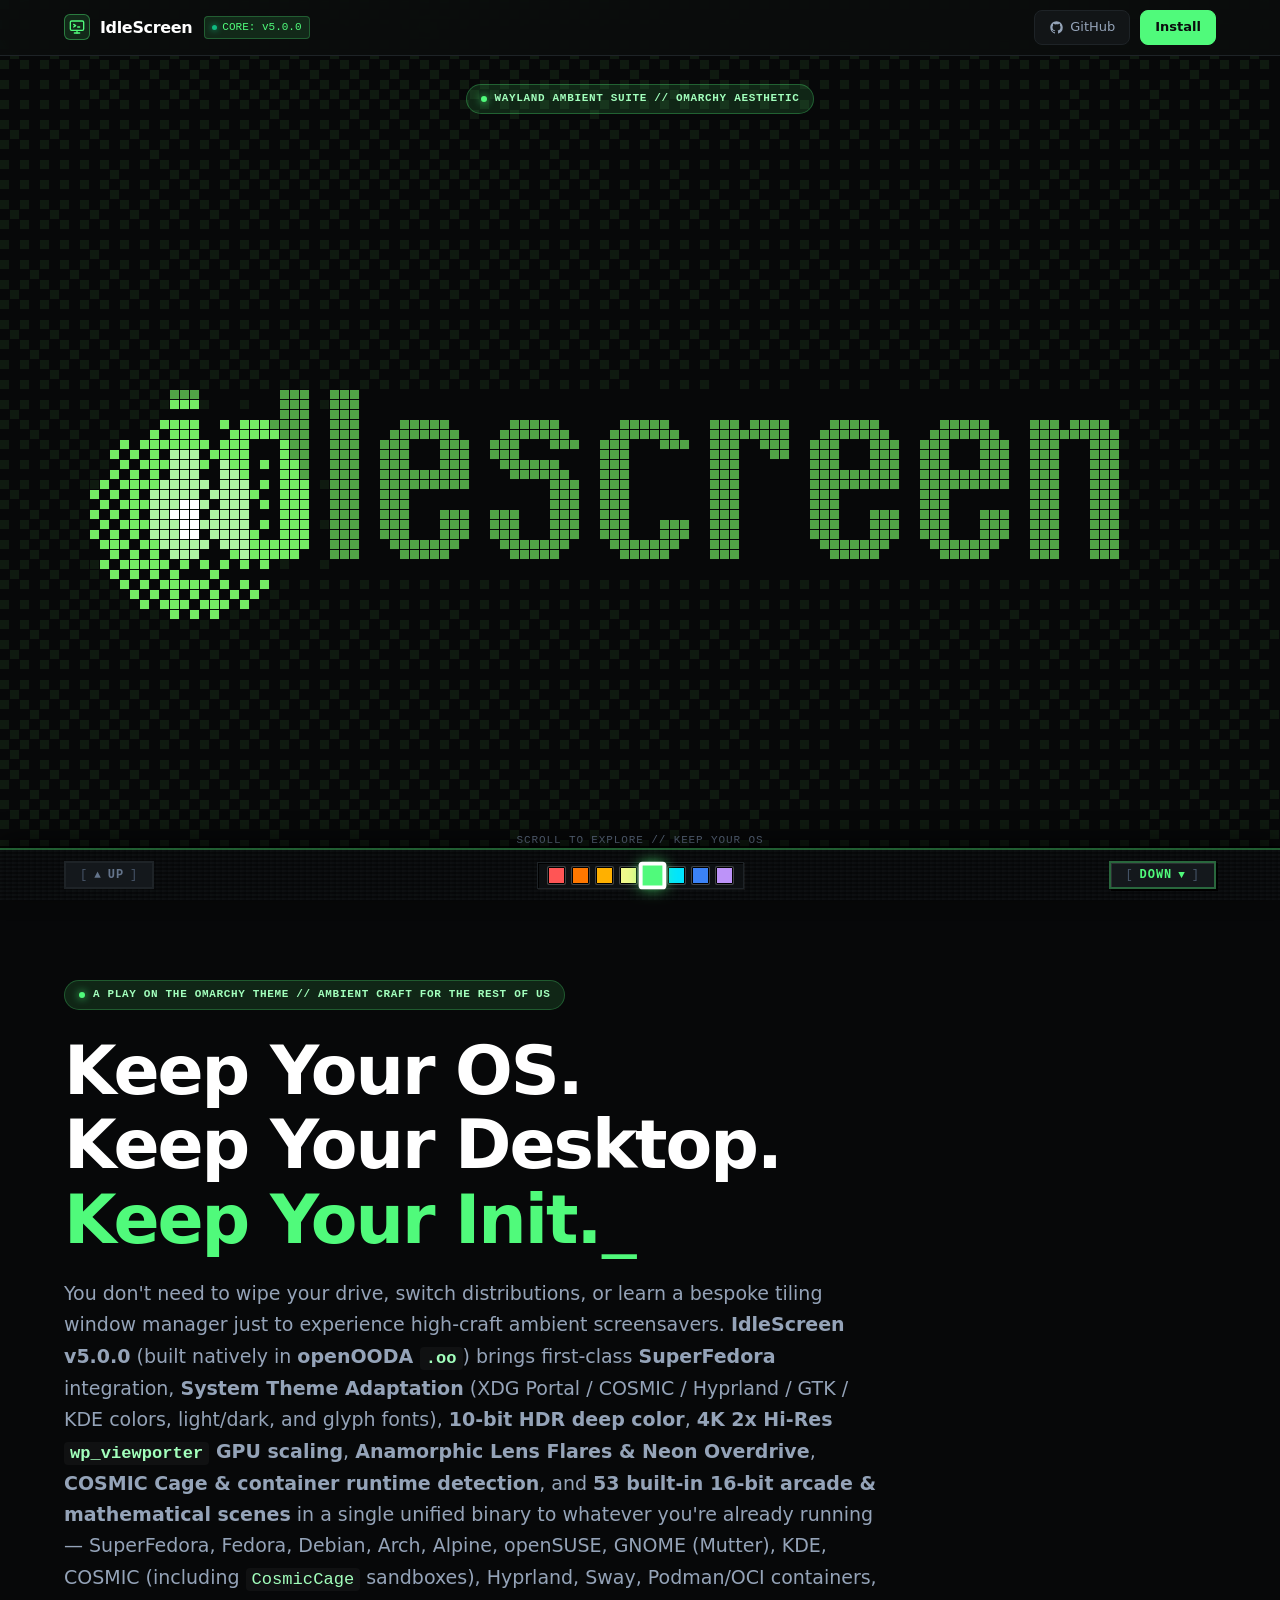
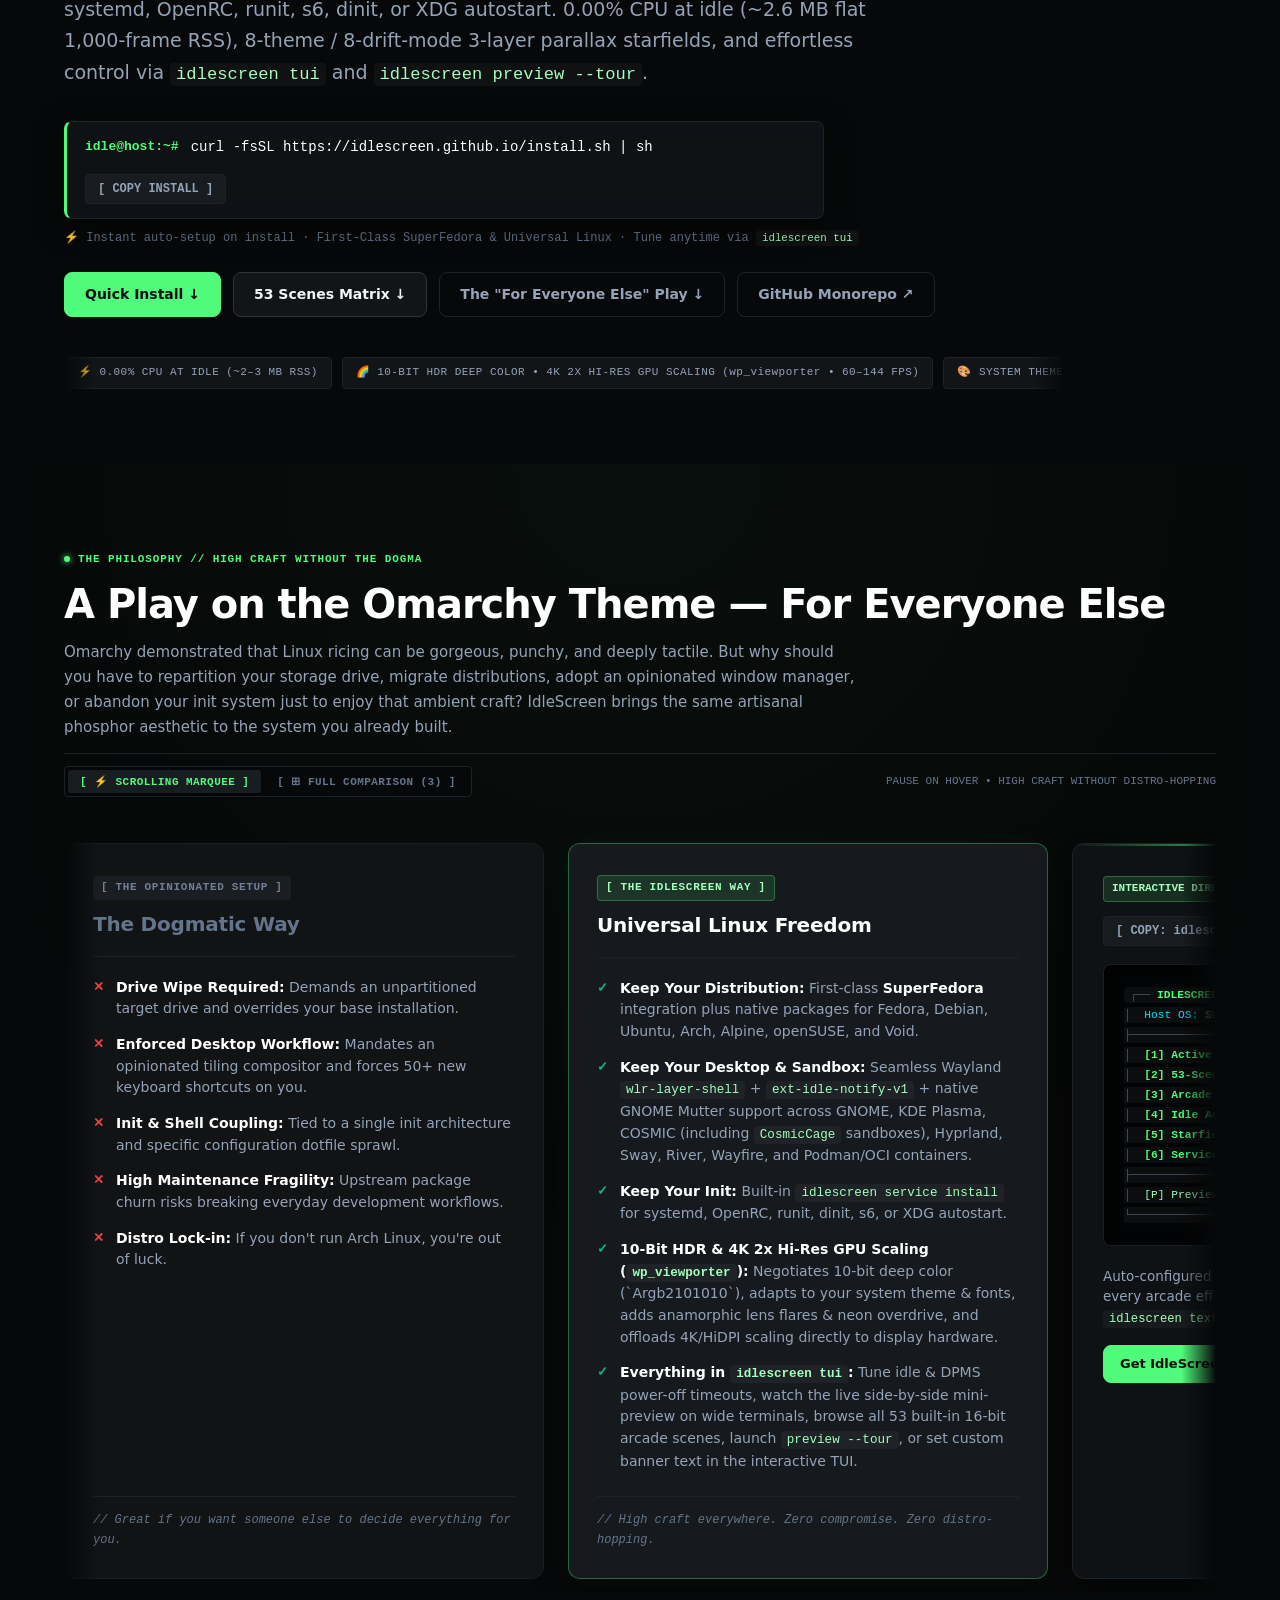
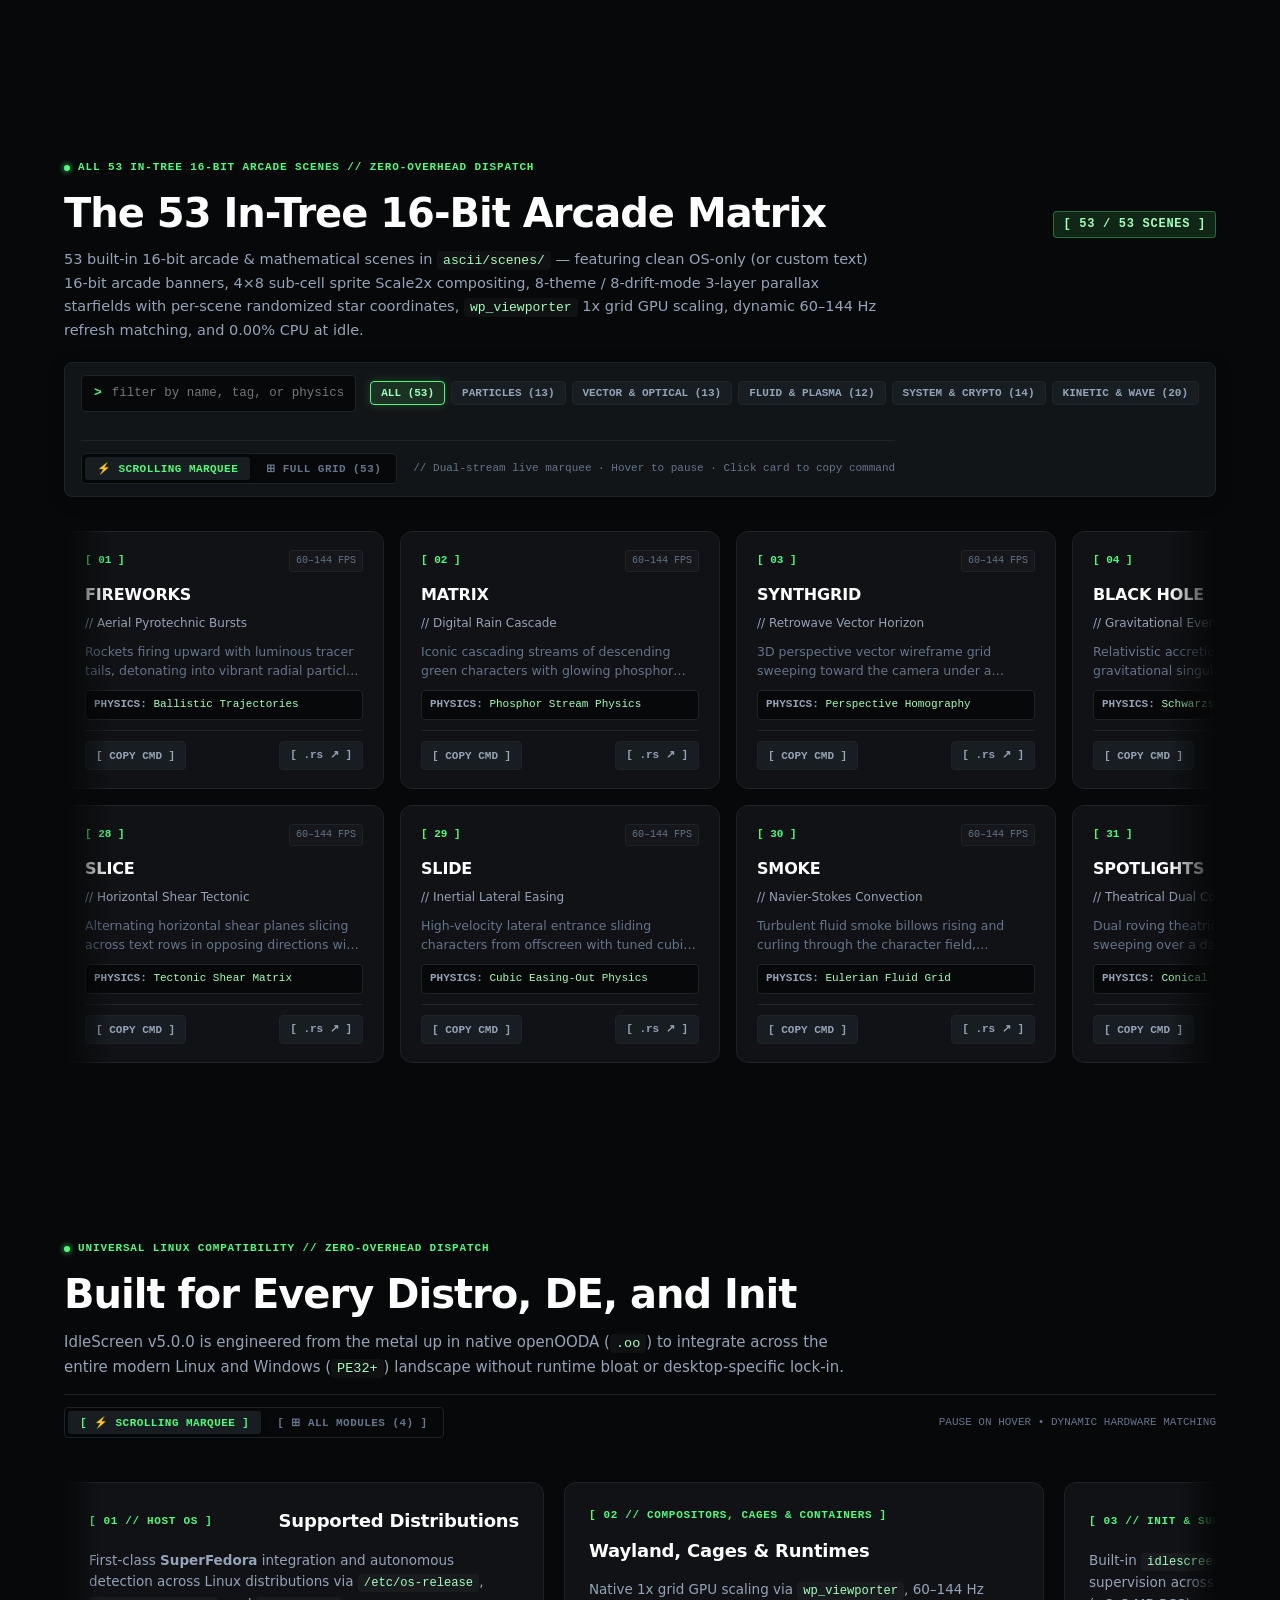
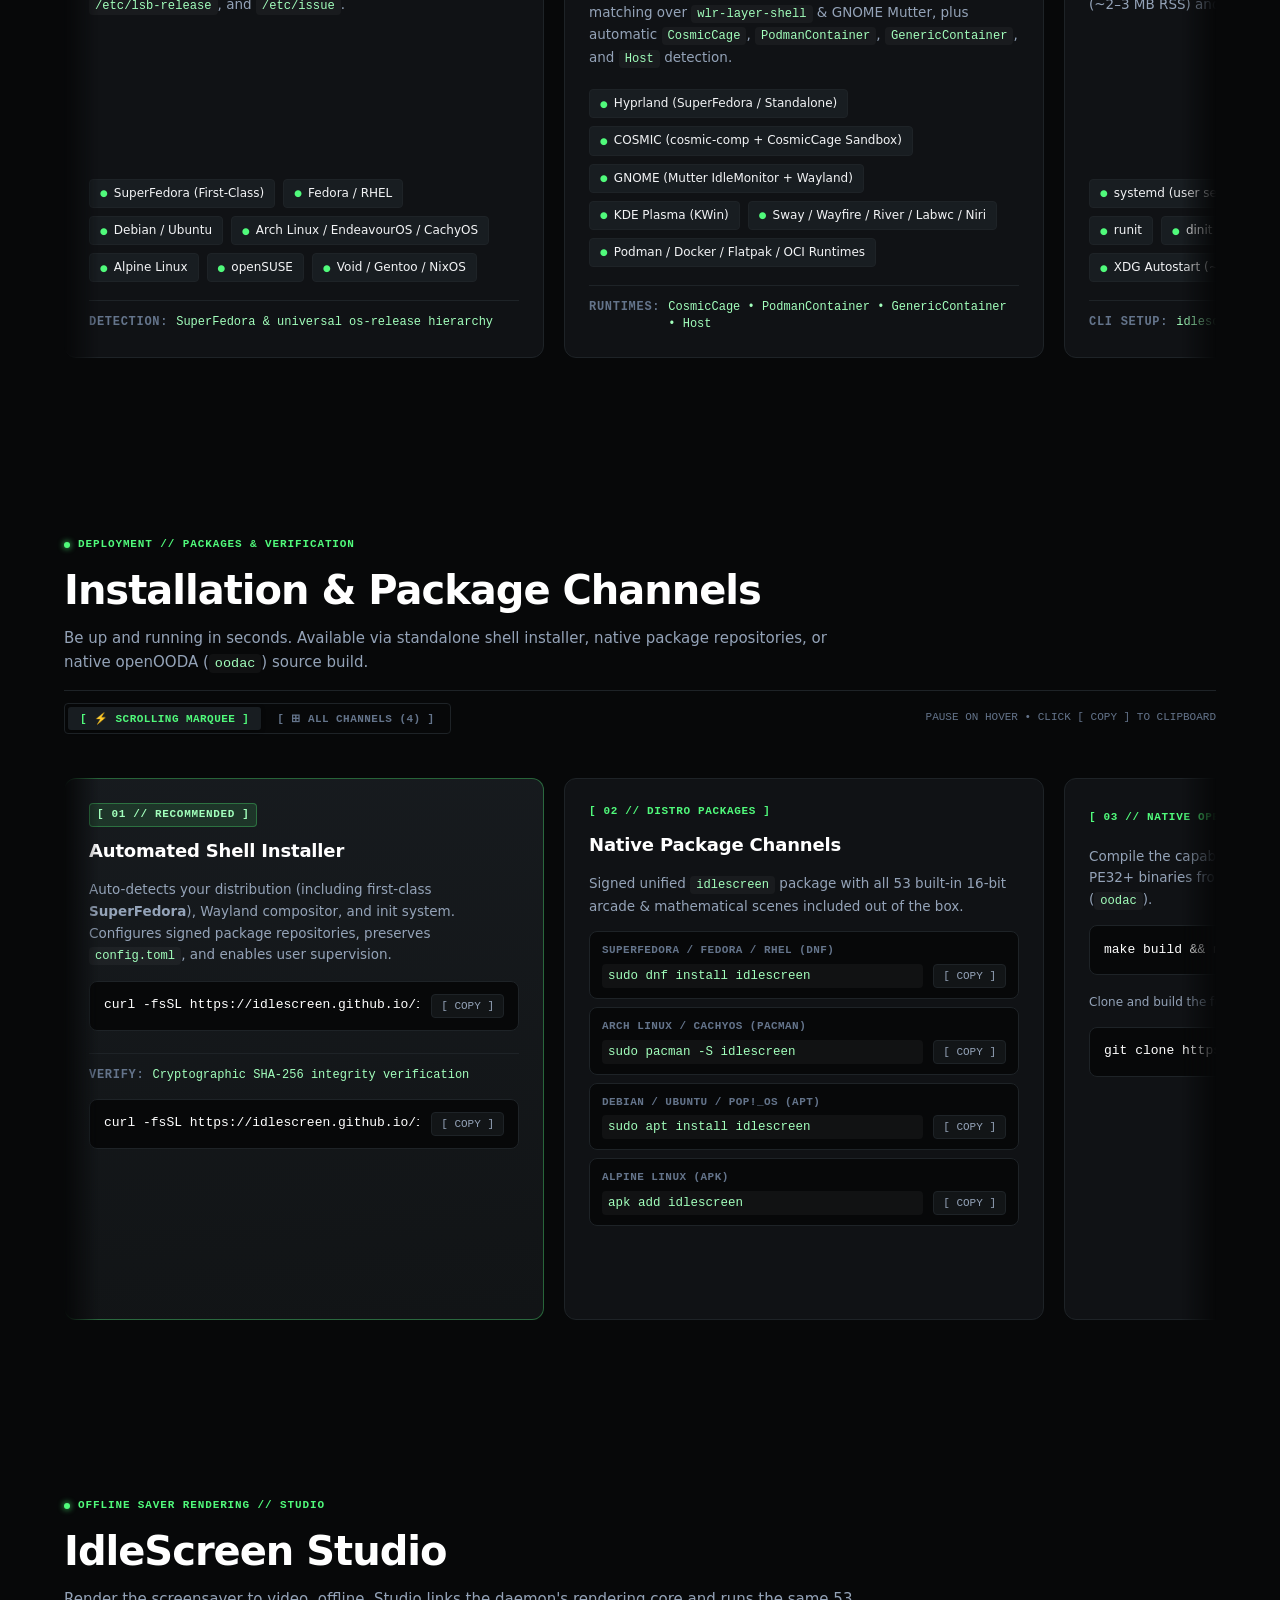
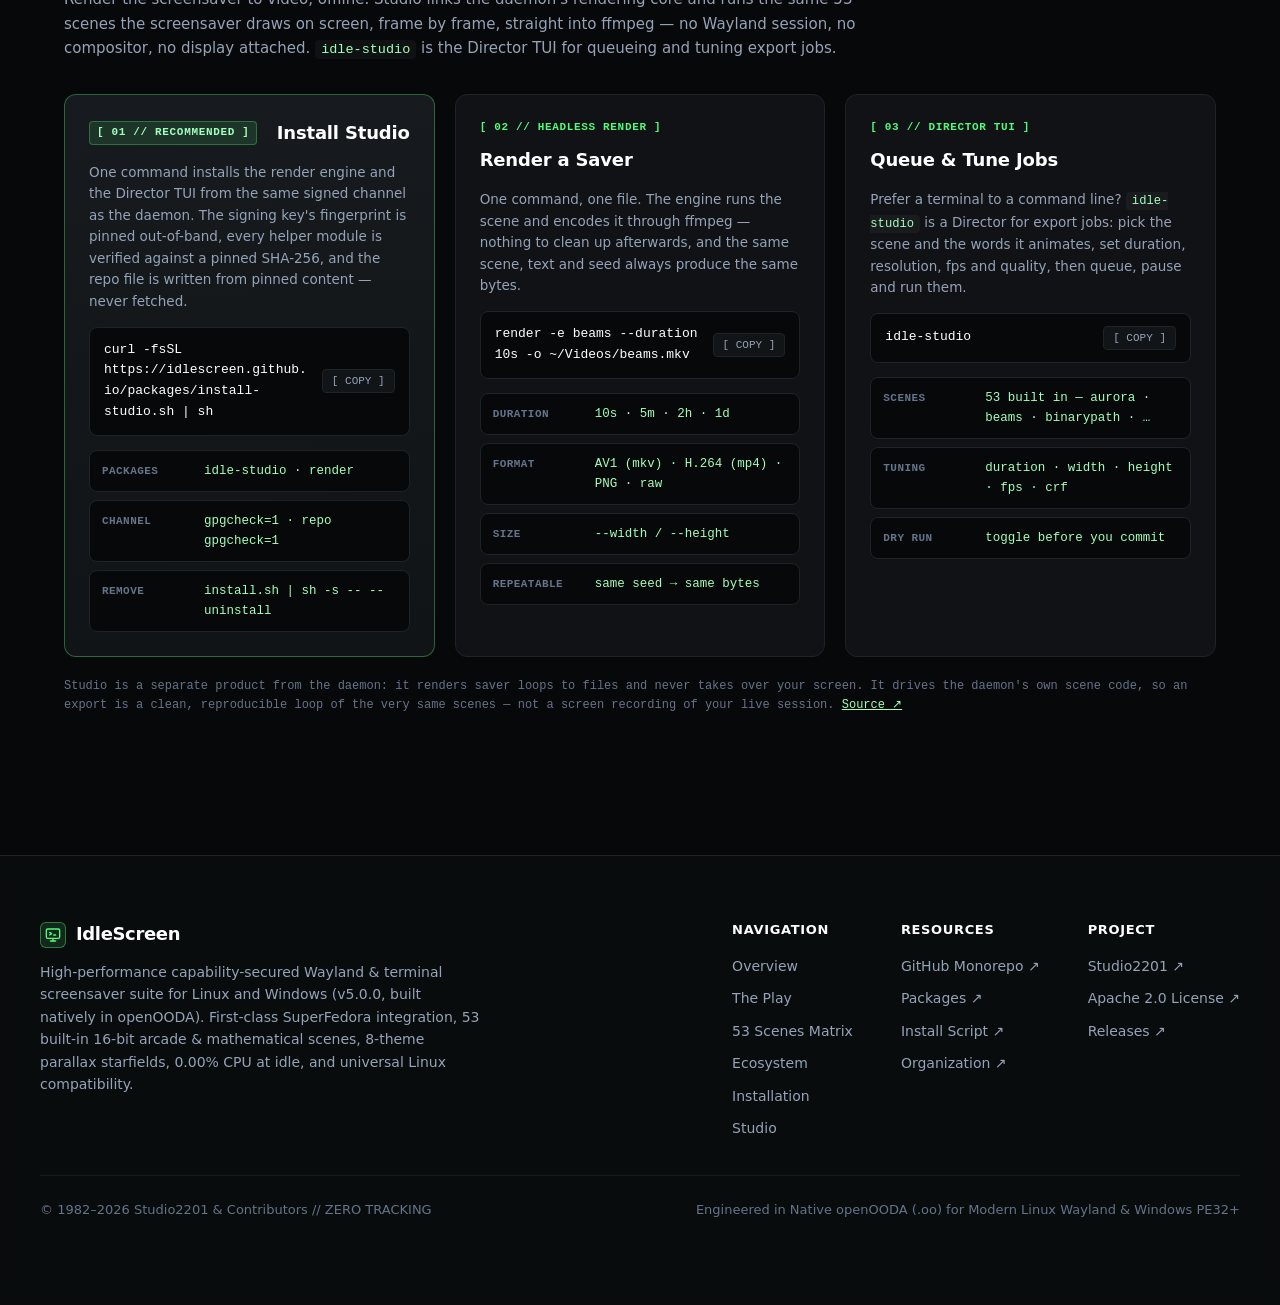
==== commit 8a473521: "docs(web): update idlescreen.github.io to v5.0.0 native openOODA (.oo)" ====
--- a/index.html
+++ b/index.html
@@ -6,7 +6,7 @@
     <title>IdleScreen // High-Craft Wayland Screensavers for Modern Linux</title>
     <meta
       name="description"
-      content="IdleScreen v4.8.2 — high-craft Wayland screensaver suite for Linux. First-class SuperFedora integration, 10-bit HDR deep color, 4K 2x Hi-Res wp_viewporter GPU scaling, system theme adaptation, anamorphic lens flares &amp; neon overdrive, 53 built-in 16-bit arcade &amp; mathematical scenes in a single unified binary, multi-init support, preview --tour, and idlescreen tui."
+      content="IdleScreen v5.0.0 — high-craft capability-secured Wayland &amp; terminal screensaver suite for Linux and Windows (PE32+), built natively in openOODA (.oo). First-class SuperFedora integration, 10-bit HDR deep color, 4K 2x Hi-Res wp_viewporter GPU scaling, system theme adaptation, anamorphic lens flares &amp; neon overdrive, 53 built-in 16-bit arcade &amp; mathematical scenes in a single unified binary, multi-init support, preview --tour, and idlescreen tui."
     />
     <link rel="icon" href="/favicon.svg" type="image/svg+xml" />
     <link rel="stylesheet" href="/styles/base/tokens.css" />
@@ -80,7 +80,7 @@
             </span>
             <span class="brand-name">IdleScreen</span>
           </a>
-          <span class="brand-badge" title="Daemon Core v4.8.2 Online">CORE: v4.8.2</span>
+          <span class="brand-badge" title="Daemon Core v5.0.0 (openOODA) Online">CORE: v5.0.0</span>
         </div>
 
         <div class="header-actions">
@@ -146,9 +146,9 @@
 
         <p class="hero-intro">
           You don't need to wipe your drive, switch distributions, or learn a bespoke tiling window manager just to experience high-craft ambient screensavers.
-          <strong>IdleScreen v4.8.2</strong> brings first-class <strong>SuperFedora</strong> integration, <strong>System Theme Adaptation</strong> (XDG Portal / COSMIC / Hyprland / GTK / KDE colors, light/dark, and glyph fonts), <strong>10-bit HDR deep color</strong>, <strong>4K 2x Hi-Res <code>wp_viewporter</code> GPU scaling</strong>, <strong>Anamorphic Lens Flares &amp; Neon Overdrive</strong>, <strong>COSMIC Cage &amp; container runtime detection</strong>, and <strong>53 built-in 16-bit arcade &amp; mathematical scenes</strong> in a single unified binary to whatever you're already running —
+          <strong>IdleScreen v5.0.0</strong> (built natively in <strong>openOODA <code>.oo</code></strong>) brings first-class <strong>SuperFedora</strong> integration, <strong>System Theme Adaptation</strong> (XDG Portal / COSMIC / Hyprland / GTK / KDE colors, light/dark, and glyph fonts), <strong>10-bit HDR deep color</strong>, <strong>4K 2x Hi-Res <code>wp_viewporter</code> GPU scaling</strong>, <strong>Anamorphic Lens Flares &amp; Neon Overdrive</strong>, <strong>COSMIC Cage &amp; container runtime detection</strong>, and <strong>53 built-in 16-bit arcade &amp; mathematical scenes</strong> in a single unified binary to whatever you're already running —
           SuperFedora, Fedora, Debian, Arch, Alpine, openSUSE, GNOME (Mutter), KDE, COSMIC (including <code>CosmicCage</code> sandboxes), Hyprland, Sway, Podman/OCI containers, systemd, OpenRC, runit, s6, dinit, or XDG autostart.
-          0.00% CPU at idle (~2–3 MB RSS), 8-theme / 8-drift-mode 3-layer parallax starfields, and effortless control via <code>idlescreen tui</code> and <code>idlescreen preview --tour</code>.
+          0.00% CPU at idle (~2.6 MB flat 1,000-frame RSS), 8-theme / 8-drift-mode 3-layer parallax starfields, and effortless control via <code>idlescreen tui</code> and <code>idlescreen preview --tour</code>.
         </p>
 
         <!-- High-Contrast Terminal Install Box -->
@@ -298,7 +298,7 @@
             <code id="tui-copy-cmd" style="display:none;">idlescreen tui</code>
           </div>
 
-          <pre class="tui-screen-mock"><code><span class="tui-line-dim">┌──</span> <span class="tui-line-accent">IDLESCREEN TERMINAL DIRECTOR // v4.8.2</span> <span class="tui-line-dim">──────────────────────────────────────────────────────┐</span>
+          <pre class="tui-screen-mock"><code><span class="tui-line-dim">┌──</span> <span class="tui-line-accent">IDLESCREEN TERMINAL DIRECTOR // v5.0.0 (openOODA)</span> <span class="tui-line-dim">───────────────────────────────────────────┐</span>
 <span class="tui-line-dim">│</span>  <span class="tui-line-cyan">Host OS:</span> SUPERFEDORA       <span class="tui-line-cyan">Compositor:</span> HYPRLAND / MUTTER           <span class="tui-line-cyan">Memory:</span> ~2.4 MB RSS     <span class="tui-line-dim">│</span>
 <span class="tui-line-dim">├───────────────────────────────────────────────────────────────────────────────────────┤</span>
 <span class="tui-line-dim">│</span>  <span class="tui-line-accent">[1] Active Scene Mode</span>    <span class="tui-line-hot">► [ All 53 Arcade Scenes (Shuffle) ]</span>   [ 14 New ]   [ Single ]    <span class="tui-line-dim">│</span>
@@ -333,7 +333,7 @@
             <span class="matrix-count-badge" id="matrix-count">[ 53 / 53 SCENES ]</span>
           </div>
           <p class="matrix-intro">
-            53 built-in 16-bit arcade &amp; mathematical scenes in <code>crates/idlescreen/src/ascii/scenes/</code> — featuring clean OS-only (or custom text) 16-bit arcade banners, 4×8 sub-cell sprite Scale2x compositing, 8-theme / 8-drift-mode 3-layer parallax starfields with per-scene randomized star coordinates, <code>wp_viewporter</code> 1x grid GPU scaling, dynamic 60–144 Hz refresh matching, and 0.00% CPU at idle.
+            53 built-in 16-bit arcade &amp; mathematical scenes in <code>ascii/scenes/</code> — featuring clean OS-only (or custom text) 16-bit arcade banners, 4×8 sub-cell sprite Scale2x compositing, 8-theme / 8-drift-mode 3-layer parallax starfields with per-scene randomized star coordinates, <code>wp_viewporter</code> 1x grid GPU scaling, dynamic 60–144 Hz refresh matching, and 0.00% CPU at idle.
           </p>
 
           <div class="matrix-controls-bar">
@@ -375,7 +375,7 @@
           </div>
           <h2 class="section-title">Built for Every Distro, DE, and Init</h2>
           <p class="section-intro">
-            IdleScreen is engineered from the metal up in Rust to integrate natively across the entire modern Linux landscape without runtime bloat or desktop-specific lock-in.
+            IdleScreen v5.0.0 is engineered from the metal up in native openOODA (<code>.oo</code>) to integrate across the entire modern Linux and Windows (<code>PE32+</code>) landscape without runtime bloat or desktop-specific lock-in.
           </p>
 
           <!-- View Toggle Bar -->
@@ -504,7 +504,7 @@
           </div>
           <h2 class="section-title">Installation &amp; Package Channels</h2>
           <p class="section-intro">
-            Be up and running in seconds. Available via standalone shell installer, native package repositories, or Rust Cargo.
+            Be up and running in seconds. Available via standalone shell installer, native package repositories, or native openOODA (<code>oodac</code>) source build.
           </p>
 
           <!-- View Toggle Bar -->
@@ -587,18 +587,18 @@
             </div>
           </div>
 
-          <!-- Card 3: Rust Cargo & Source -->
+          <!-- Card 3: openOODA Source -->
           <div class="install-card spotlight-card">
             <div class="install-card-header">
-              <span class="install-badge">[ 03 // HARDWARE-TUNED SOURCE ]</span>
+              <span class="install-badge">[ 03 // NATIVE OPENOODA SOURCE ]</span>
               <h3 class="install-title">Build from Source</h3>
             </div>
             <p class="install-desc">
-              Compile from source with native CPU SIMD acceleration (<code>target-cpu=native</code>) and LTO using the Rust toolchain.
+              Compile the capability-secured native Linux ELF and Windows PE32+ binaries from source using the openOODA compiler (<code>oodac</code>).
             </p>
 
             <div class="install-snippet-box">
-              <code class="install-snippet-code" id="inst-cargo-cmd">RUSTFLAGS="-C target-cpu=native" cargo build --release --workspace</code>
+              <code class="install-snippet-code" id="inst-cargo-cmd">make build &amp;&amp; make verify &amp;&amp; make test &amp;&amp; make det &amp;&amp; make parity</code>
               <button type="button" class="install-copy-btn" onclick="copySnippet('inst-cargo-cmd', this)">[ COPY ]</button>
             </div>
 
@@ -607,7 +607,7 @@
             </p>
 
             <div class="install-snippet-box">
-              <code class="install-snippet-code" id="inst-git-cmd">git clone https://github.com/idlescreen/idlescreen &amp;&amp; cd idlescreen &amp;&amp; cargo build --release --workspace</code>
+              <code class="install-snippet-code" id="inst-git-cmd">git clone https://github.com/idlescreen/idlescreen &amp;&amp; cd idlescreen &amp;&amp; make build</code>
               <button type="button" class="install-copy-btn" onclick="copySnippet('inst-git-cmd', this)">[ COPY ]</button>
             </div>
           </div>
@@ -864,7 +864,7 @@
               <span class="footer-logo-text">IdleScreen</span>
             </div>
             <p class="footer-tagline">
-              High-performance Wayland screensaver and idle daemon suite for Linux (v4.8.2). First-class SuperFedora integration, 53 built-in 16-bit arcade &amp; mathematical scenes, 8-theme parallax starfields, 0.00% CPU at idle, and universal Linux compatibility.
+              High-performance capability-secured Wayland &amp; terminal screensaver suite for Linux and Windows (v5.0.0, built natively in openOODA). First-class SuperFedora integration, 53 built-in 16-bit arcade &amp; mathematical scenes, 8-theme parallax starfields, 0.00% CPU at idle, and universal Linux compatibility.
             </p>
           </div>
 
@@ -898,7 +898,7 @@
 
         <div class="footer-bottom">
           <span>&copy; 1982–2026 Studio2201 &amp; Contributors // ZERO TRACKING</span>
-          <span>Engineered in Rust for Modern Linux Wayland</span>
+          <span>Engineered in Native openOODA (.oo) for Modern Linux Wayland &amp; Windows PE32+</span>
         </div>
       </div>
     </footer>
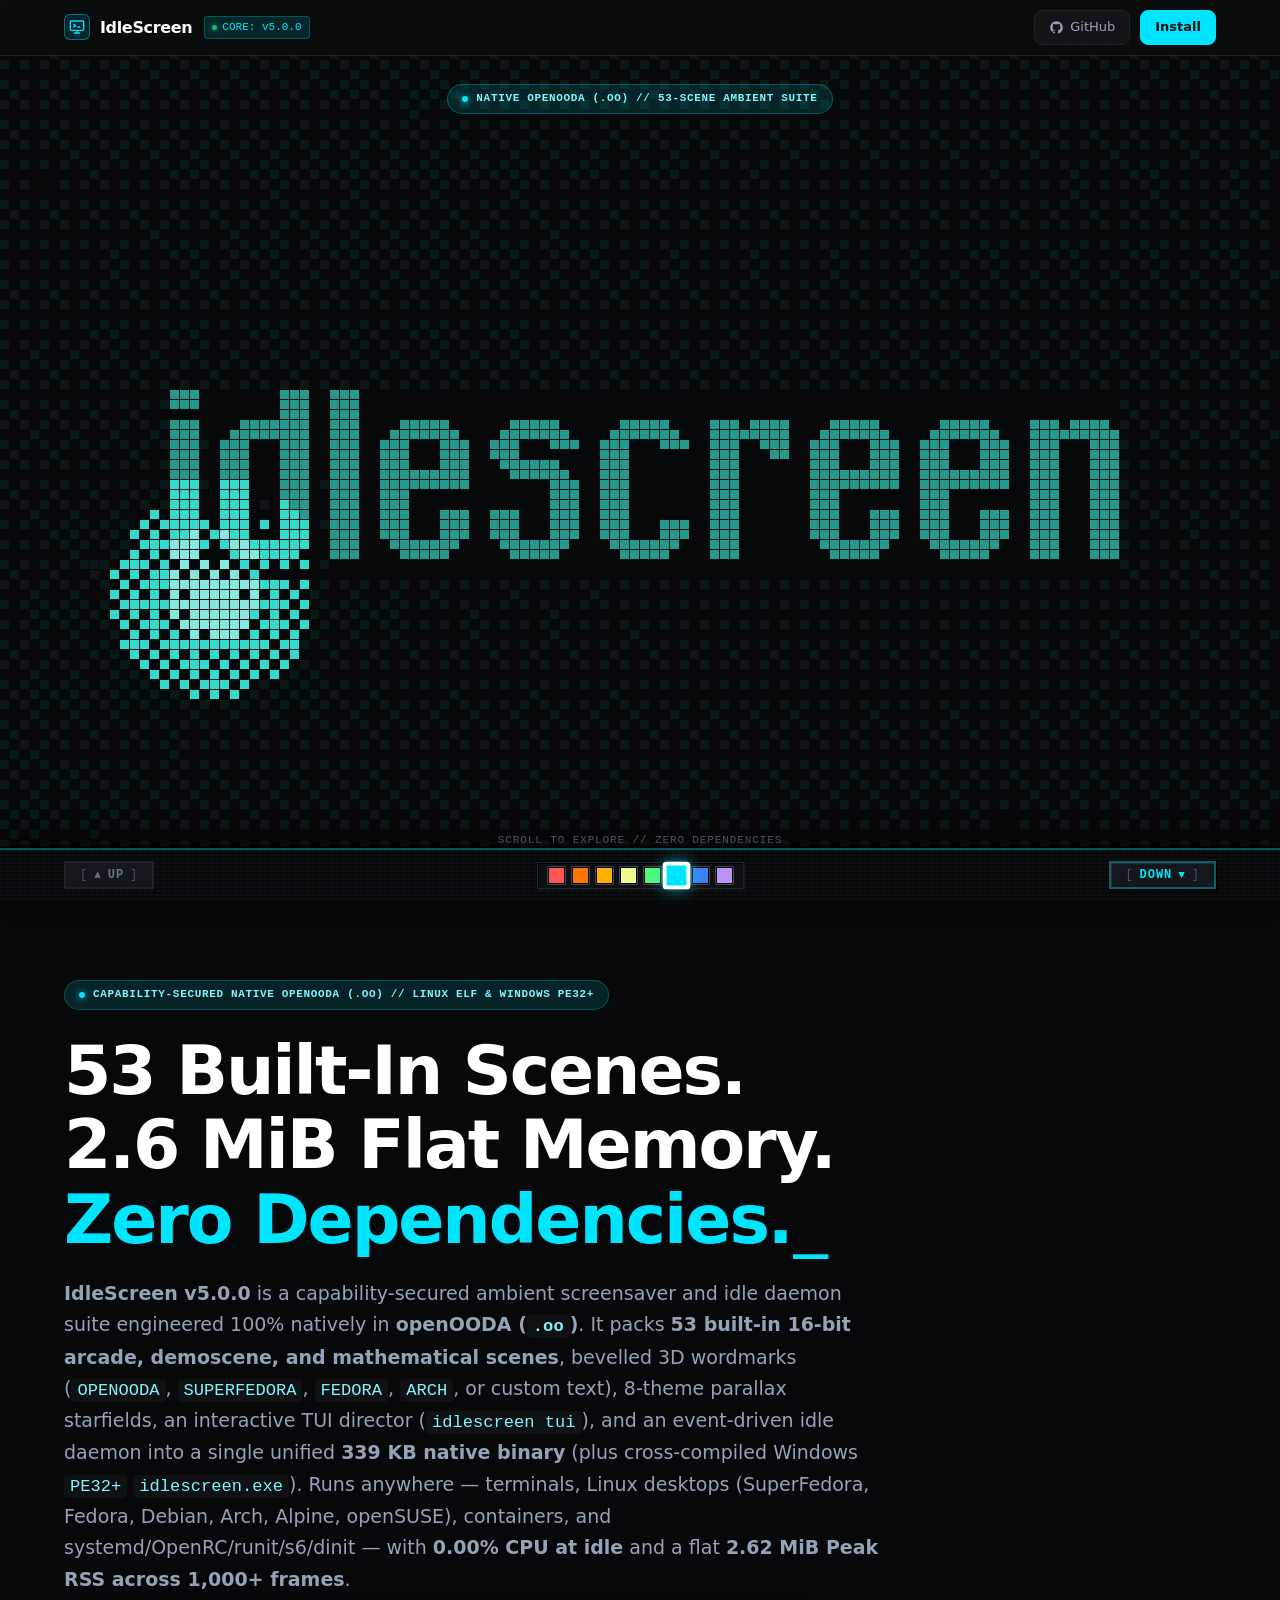
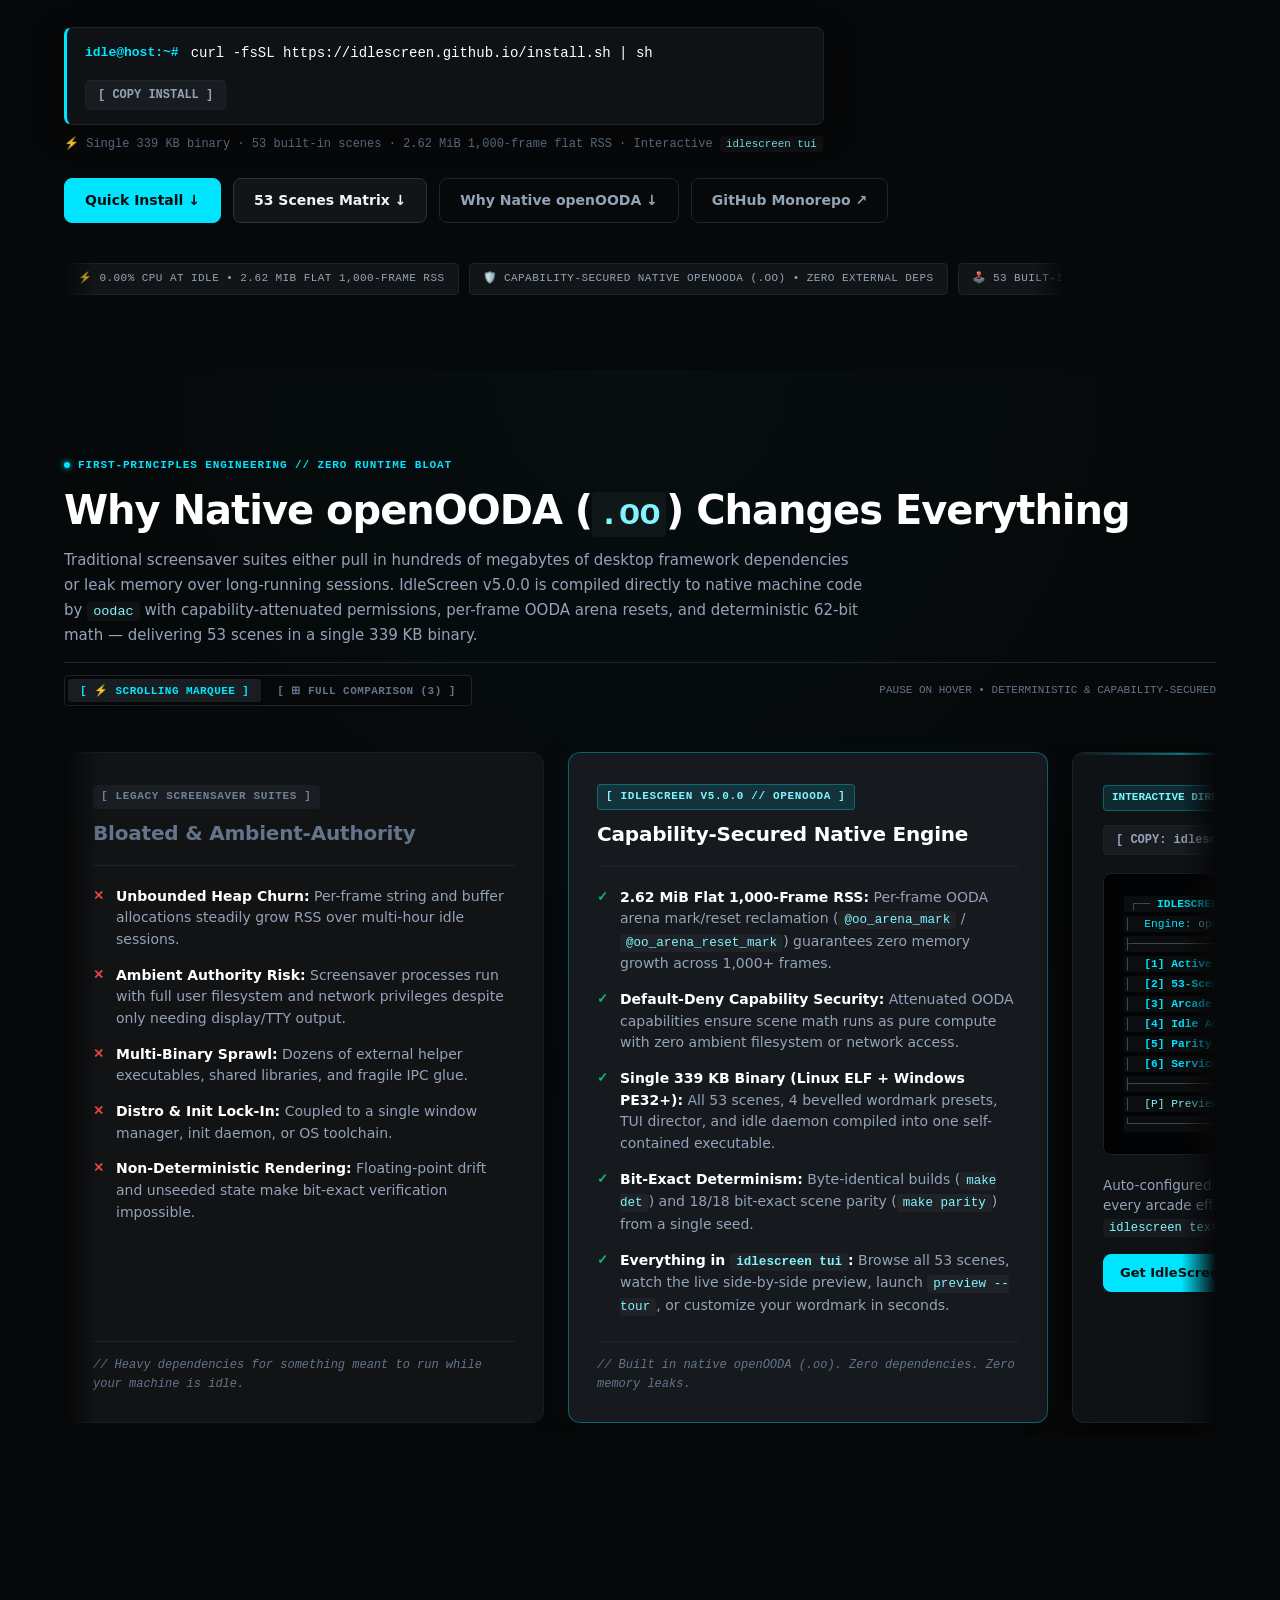
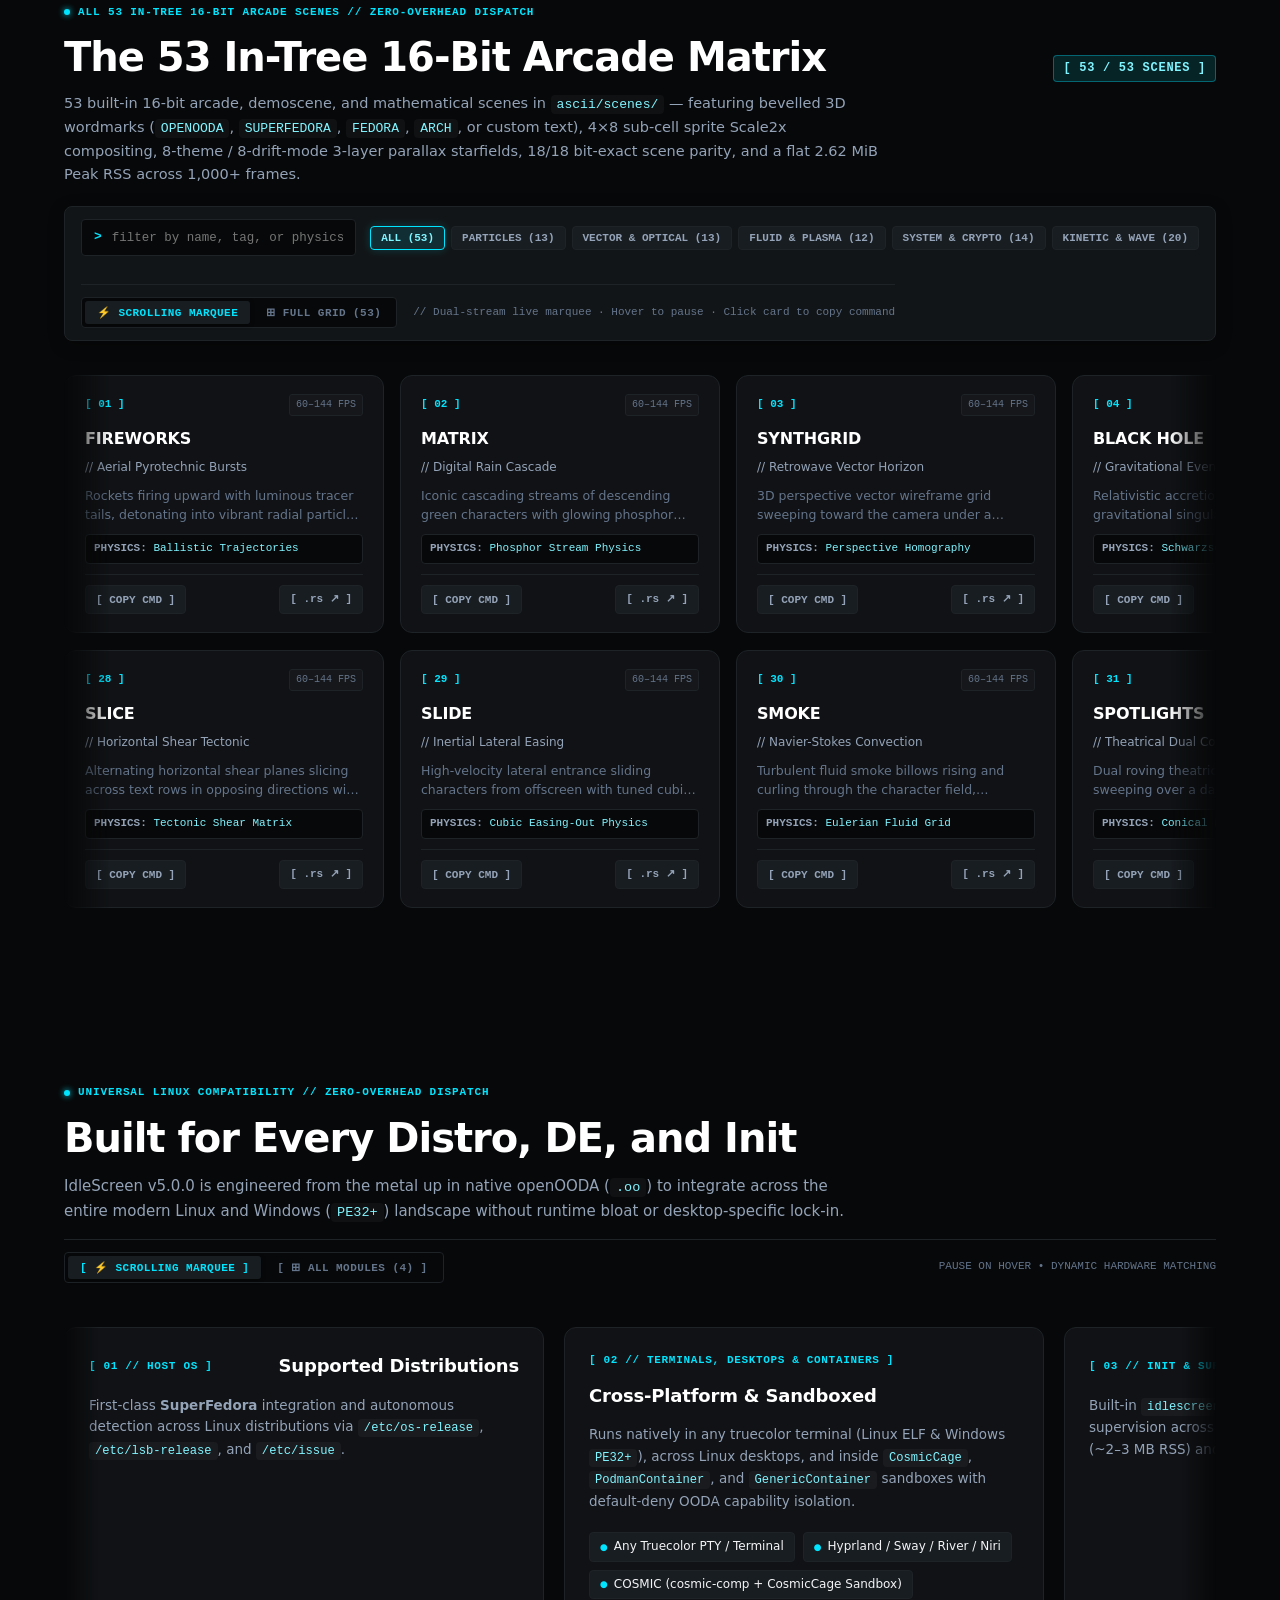
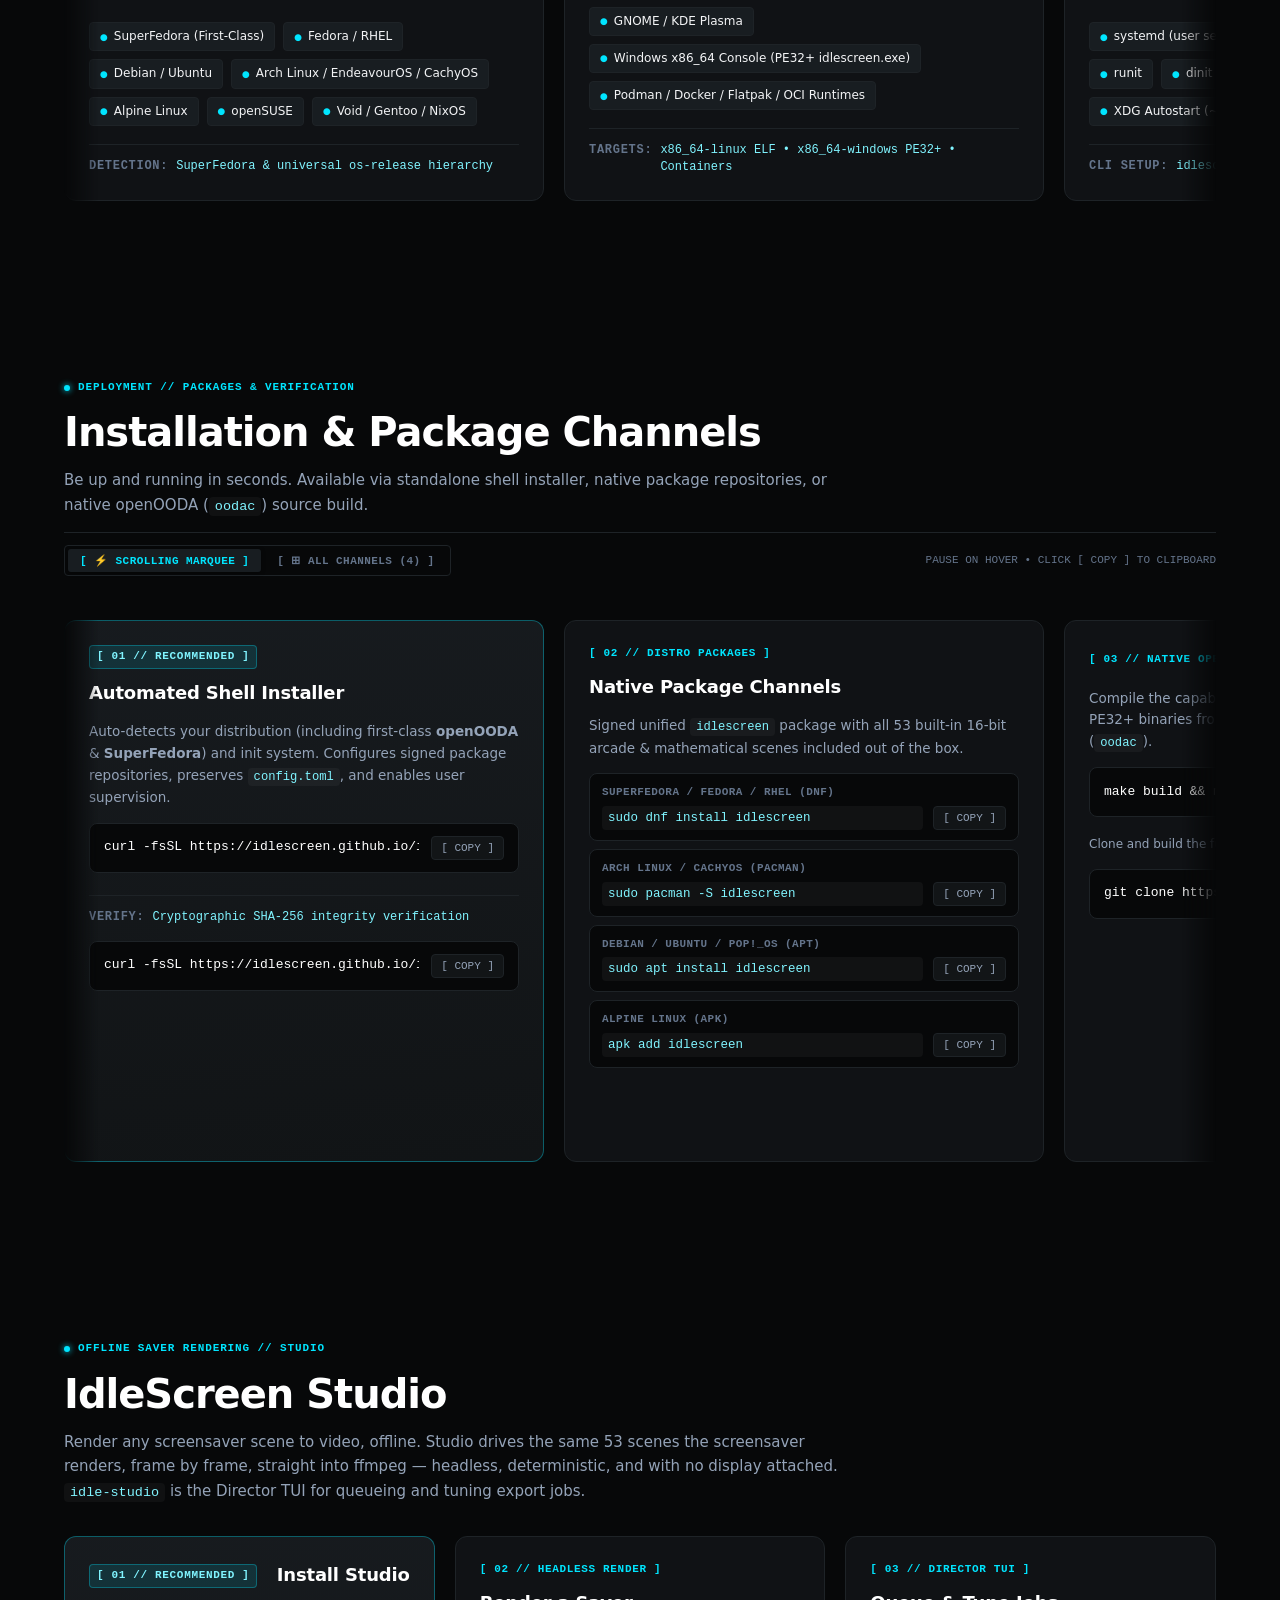
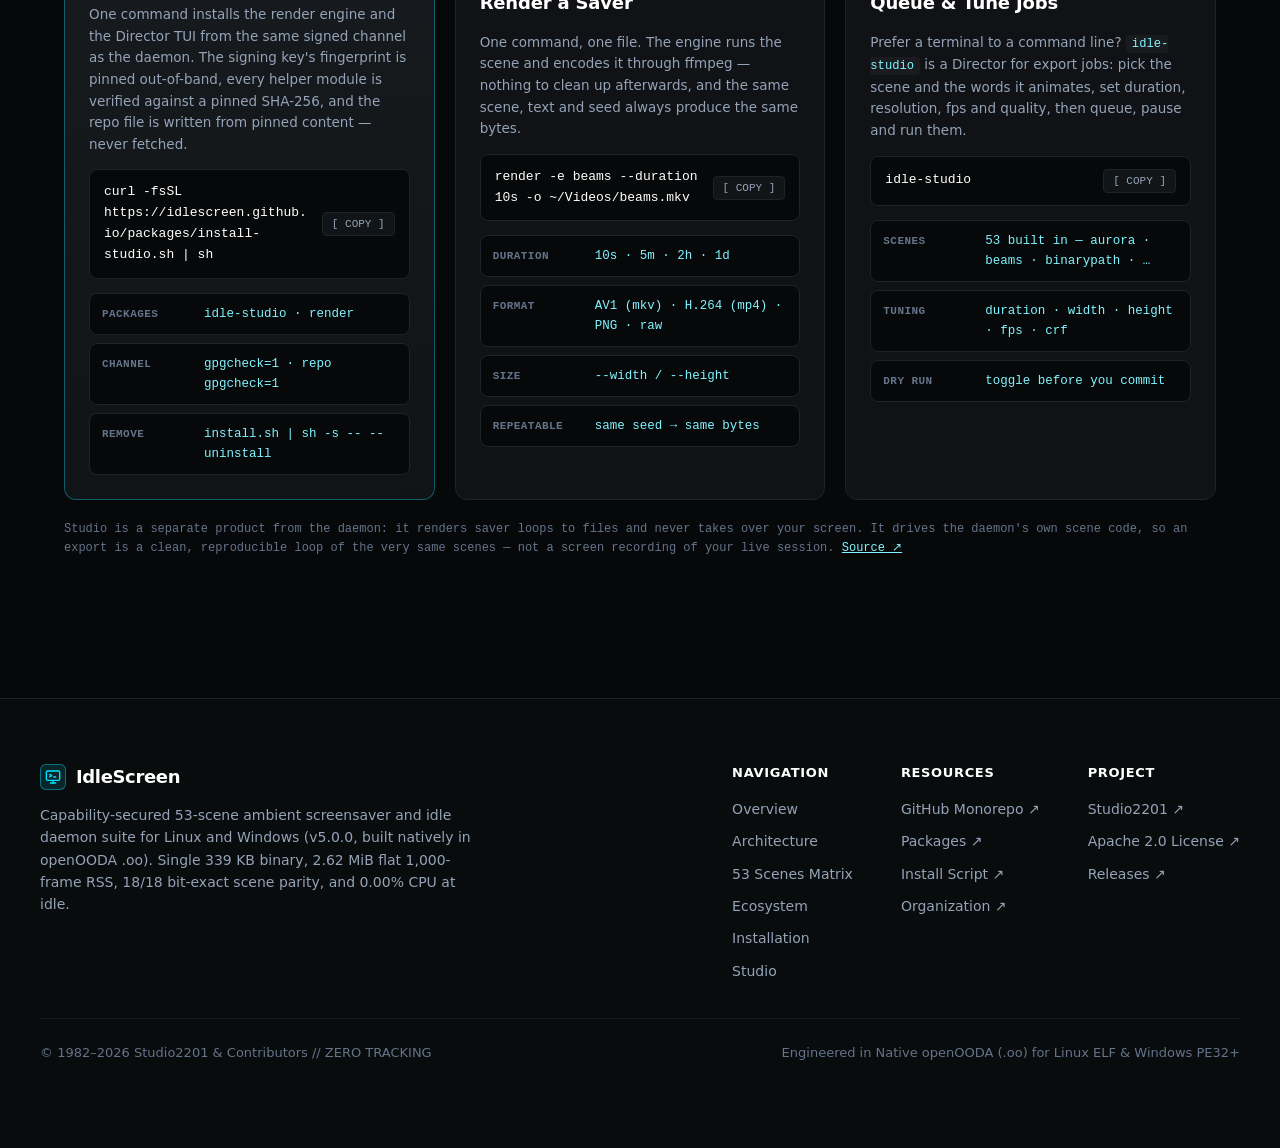
==== commit b954d701: "docs(web): replace legacy Omarchy/Wayland fluff with native openOODA v5.0.0 engineering specs" ====
--- a/index.html
+++ b/index.html
@@ -3,10 +3,10 @@
   <head>
     <meta charset="utf-8" />
     <meta name="viewport" content="width=device-width, initial-scale=1.0" />
-    <title>IdleScreen // High-Craft Wayland Screensavers for Modern Linux</title>
+    <title>IdleScreen v5.0.0 // Capability-Secured 53-Scene Ambient &amp; Arcade Screensaver Suite</title>
     <meta
       name="description"
-      content="IdleScreen v5.0.0 — high-craft capability-secured Wayland &amp; terminal screensaver suite for Linux and Windows (PE32+), built natively in openOODA (.oo). First-class SuperFedora integration, 10-bit HDR deep color, 4K 2x Hi-Res wp_viewporter GPU scaling, system theme adaptation, anamorphic lens flares &amp; neon overdrive, 53 built-in 16-bit arcade &amp; mathematical scenes in a single unified binary, multi-init support, preview --tour, and idlescreen tui."
+      content="IdleScreen v5.0.0 — capability-secured 53-scene 16-bit arcade &amp; mathematical screensaver suite for Linux and Windows (PE32+), built natively in openOODA (.oo). 0.00% CPU at idle, 2.6 MiB flat 1,000-frame RSS, 53 built-in scenes in a single 339 KB binary, multi-init support, preview --tour, and idlescreen tui."
     />
     <link rel="icon" href="/favicon.svg" type="image/svg+xml" />
     <link rel="stylesheet" href="/styles/base/tokens.css" />
@@ -103,7 +103,7 @@
 
       <!-- Mobile Navigation Drawer -->
       <div class="mobile-nav" id="mobile-nav">
-        <a href="#omarchy-play" class="mobile-nav-link">The Play <span>→</span></a>
+        <a href="#omarchy-play" class="mobile-nav-link">Architecture <span>→</span></a>
         <a href="#scene-matrix" class="mobile-nav-link">53 Scenes Matrix <span>→</span></a>
         <a href="#ecosystem" class="mobile-nav-link">Universal Ecosystem <span>→</span></a>
         <a href="#install" class="mobile-nav-link">Installation &amp; Packages <span>→</span></a>
@@ -116,12 +116,12 @@
     </header>
 
     <main id="main-content" tabindex="-1">
-      <!-- Section: Spotlight Intro (Omarchy-Inspired Interactive Stage) -->
+      <!-- Section: Spotlight Intro -->
       <section class="spotlight-stage" id="intro" aria-label="IdleScreen Spotlight Hero">
         <div class="spotlight-overlay">
           <div class="spotlight-badge">
             <span class="spotlight-badge-dot" aria-hidden="true"></span>
-            <span class="spotlight-badge-text">WAYLAND AMBIENT SUITE // OMARCHY AESTHETIC</span>
+            <span class="spotlight-badge-text">NATIVE OPENOODA (.OO) // 53-SCENE AMBIENT SUITE</span>
           </div>
 
           <div class="spotlight-center-wrap">
@@ -129,7 +129,7 @@
           </div>
 
           <a href="#overview" class="spotlight-scroll-cue" aria-label="Scroll down to overview">
-            <span class="scroll-cue-text">SCROLL TO EXPLORE // KEEP YOUR OS</span>
+            <span class="scroll-cue-text">SCROLL TO EXPLORE // ZERO DEPENDENCIES</span>
             <span class="scroll-cue-arrow" aria-hidden="true">↓</span>
           </a>
         </div>
@@ -139,16 +139,15 @@
       <section class="panel hero-section" id="overview">
         <div class="hero-eyebrow">
           <span class="hero-eyebrow-dot" aria-hidden="true"></span>
-          A PLAY ON THE OMARCHY THEME // AMBIENT CRAFT FOR THE REST OF US
-        </div>
-
-        <h1 class="hero-title"><span id="hero-title">Keep Your OS.<br>Keep Your Desktop.<br><span style="color: var(--phosphor);">Keep Your Init.</span></span><span class="term-cursor" aria-hidden="true">_</span></h1>
+          CAPABILITY-SECURED NATIVE OPENOODA (.OO) // LINUX ELF &amp; WINDOWS PE32+
+        </div>
+
+        <h1 class="hero-title"><span id="hero-title">53 Built-In Scenes.<br>2.6 MiB Flat Memory.<br><span style="color: var(--phosphor);">Zero Dependencies.</span></span><span class="term-cursor" aria-hidden="true">_</span></h1>
 
         <p class="hero-intro">
-          You don't need to wipe your drive, switch distributions, or learn a bespoke tiling window manager just to experience high-craft ambient screensavers.
-          <strong>IdleScreen v5.0.0</strong> (built natively in <strong>openOODA <code>.oo</code></strong>) brings first-class <strong>SuperFedora</strong> integration, <strong>System Theme Adaptation</strong> (XDG Portal / COSMIC / Hyprland / GTK / KDE colors, light/dark, and glyph fonts), <strong>10-bit HDR deep color</strong>, <strong>4K 2x Hi-Res <code>wp_viewporter</code> GPU scaling</strong>, <strong>Anamorphic Lens Flares &amp; Neon Overdrive</strong>, <strong>COSMIC Cage &amp; container runtime detection</strong>, and <strong>53 built-in 16-bit arcade &amp; mathematical scenes</strong> in a single unified binary to whatever you're already running —
-          SuperFedora, Fedora, Debian, Arch, Alpine, openSUSE, GNOME (Mutter), KDE, COSMIC (including <code>CosmicCage</code> sandboxes), Hyprland, Sway, Podman/OCI containers, systemd, OpenRC, runit, s6, dinit, or XDG autostart.
-          0.00% CPU at idle (~2.6 MB flat 1,000-frame RSS), 8-theme / 8-drift-mode 3-layer parallax starfields, and effortless control via <code>idlescreen tui</code> and <code>idlescreen preview --tour</code>.
+          <strong>IdleScreen v5.0.0</strong> is a capability-secured ambient screensaver and idle daemon suite engineered 100% natively in <strong>openOODA (<code>.oo</code>)</strong>.
+          It packs <strong>53 built-in 16-bit arcade, demoscene, and mathematical scenes</strong>, bevelled 3D wordmarks (<code>OPENOODA</code>, <code>SUPERFEDORA</code>, <code>FEDORA</code>, <code>ARCH</code>, or custom text), 8-theme parallax starfields, an interactive TUI director (<code>idlescreen tui</code>), and an event-driven idle daemon into a single unified <strong>339 KB native binary</strong> (plus cross-compiled Windows <code>PE32+</code> <code>idlescreen.exe</code>).
+          Runs anywhere — terminals, Linux desktops (SuperFedora, Fedora, Debian, Arch, Alpine, openSUSE), containers, and systemd/OpenRC/runit/s6/dinit — with <strong>0.00% CPU at idle</strong> and a flat <strong>2.62 MiB Peak RSS across 1,000+ frames</strong>.
         </p>
 
         <!-- High-Contrast Terminal Install Box -->
@@ -160,130 +159,124 @@
           <button type="button" class="copy-action-btn" onclick="copySnippet('install-cmd', this)" aria-label="Copy install script command">[ COPY INSTALL ]</button>
         </div>
         <div class="install-subtext">
-          <span>⚡ Instant auto-setup on install · First-Class SuperFedora &amp; Universal Linux · Tune anytime via <code>idlescreen tui</code></span>
+          <span>⚡ Single 339 KB binary · 53 built-in scenes · 2.62 MiB 1,000-frame flat RSS · Interactive <code>idlescreen tui</code></span>
         </div>
 
         <div class="hero-actions">
           <a href="#install" class="btn btn-primary">Quick Install ↓</a>
           <a href="#scene-matrix" class="btn btn-secondary">53 Scenes Matrix ↓</a>
-          <a href="#omarchy-play" class="btn btn-ghost">The "For Everyone Else" Play ↓</a>
+          <a href="#omarchy-play" class="btn btn-ghost">Why Native openOODA ↓</a>
           <a href="https://github.com/idlescreen/idlescreen" target="_blank" rel="noopener noreferrer" class="btn btn-ghost">GitHub Monorepo ↗</a>
         </div>
 
         <!-- Tenets Scrolling Marquee Strip -->
         <div class="tenets-marquee-wrap" aria-label="Architecture Tenets">
           <div class="tenets-track">
-            <span class="tenet-chip">⚡ 0.00% CPU AT IDLE (~2–3 MB RSS)</span>
-            <span class="tenet-chip">🌈 10-BIT HDR DEEP COLOR • 4K 2X HI-RES GPU SCALING (wp_viewporter • 60–144 FPS)</span>
-            <span class="tenet-chip">🎨 SYSTEM THEME ADAPTATION • ANAMORPHIC LENS FLARES &amp; NEON OVERDRIVE</span>
-            <span class="tenet-chip">🐧 FIRST-CLASS SUPERFEDORA • FEDORA • DEBIAN • ARCH • ALPINE</span>
-            <span class="tenet-chip">🪟 GNOME MUTTER • KDE • COSMIC CAGE • HYPRLAND • SWAY</span>
-            <span class="tenet-chip">📦 RUNTIME DETECTION: COSMIC CAGE • PODMAN • DOCKER • HOST</span>
+            <span class="tenet-chip">⚡ 0.00% CPU AT IDLE • 2.62 MIB FLAT 1,000-FRAME RSS</span>
+            <span class="tenet-chip">🛡️ CAPABILITY-SECURED NATIVE OPENOODA (.OO) • ZERO EXTERNAL DEPS</span>
+            <span class="tenet-chip">🕹️ 53 BUILT-IN 16-BIT ARCADE &amp; DEMOSCENE EFFECTS • 18/18 BIT-EXACT PARITY</span>
+            <span class="tenet-chip">📦 SINGLE 339 KB LINUX ELF • 1.5 MB WINDOWS PE32+ EXECUTABLE</span>
+            <span class="tenet-chip">🐧 SUPERFEDORA • FEDORA • DEBIAN • ARCH • ALPINE • WINDOWS</span>
             <span class="tenet-chip">⚙️ SYSTEMD • OPENRC • RUNIT • S6 • DINIT • XDG</span>
-            <span class="tenet-chip">🕹️ 53 BUILT-IN 16-BIT ARCADE SCENES • 8-THEME PARALLAX STARFIELD</span>
             <span class="tenet-chip">🛠️ TUI DIRECTOR • PREVIEW --TOUR • DOCTOR --FIX</span>
-            <span class="tenet-chip" aria-hidden="true">⚡ 0.00% CPU AT IDLE (~2–3 MB RSS)</span>
-            <span class="tenet-chip" aria-hidden="true">🌈 10-BIT HDR DEEP COLOR • 4K 2X HI-RES GPU SCALING (wp_viewporter • 60–144 FPS)</span>
-            <span class="tenet-chip" aria-hidden="true">🎨 SYSTEM THEME ADAPTATION • ANAMORPHIC LENS FLARES &amp; NEON OVERDRIVE</span>
-            <span class="tenet-chip" aria-hidden="true">🐧 FIRST-CLASS SUPERFEDORA • FEDORA • DEBIAN • ARCH • ALPINE</span>
-            <span class="tenet-chip" aria-hidden="true">🪟 GNOME MUTTER • KDE • COSMIC CAGE • HYPRLAND • SWAY</span>
-            <span class="tenet-chip" aria-hidden="true">📦 RUNTIME DETECTION: COSMIC CAGE • PODMAN • DOCKER • HOST</span>
+            <span class="tenet-chip" aria-hidden="true">⚡ 0.00% CPU AT IDLE • 2.62 MIB FLAT 1,000-FRAME RSS</span>
+            <span class="tenet-chip" aria-hidden="true">🛡️ CAPABILITY-SECURED NATIVE OPENOODA (.OO) • ZERO EXTERNAL DEPS</span>
+            <span class="tenet-chip" aria-hidden="true">🕹️ 53 BUILT-IN 16-BIT ARCADE &amp; DEMOSCENE EFFECTS • 18/18 BIT-EXACT PARITY</span>
+            <span class="tenet-chip" aria-hidden="true">📦 SINGLE 339 KB LINUX ELF • 1.5 MB WINDOWS PE32+ EXECUTABLE</span>
+            <span class="tenet-chip" aria-hidden="true">🐧 SUPERFEDORA • FEDORA • DEBIAN • ARCH • ALPINE • WINDOWS</span>
             <span class="tenet-chip" aria-hidden="true">⚙️ SYSTEMD • OPENRC • RUNIT • S6 • DINIT • XDG</span>
-            <span class="tenet-chip" aria-hidden="true">🕹️ 53 BUILT-IN 16-BIT ARCADE SCENES • 8-THEME PARALLAX STARFIELD</span>
             <span class="tenet-chip" aria-hidden="true">🛠️ TUI DIRECTOR • PREVIEW --TOUR • DOCTOR --FIX</span>
           </div>
         </div>
       </section>
-      <!-- Section: A Play on the Omarchy Theme -->
+      <!-- Section: Native openOODA Architecture -->
       <section class="panel omarchy-section" id="omarchy-play">
         <div class="section-header">
           <div class="section-eyebrow">
             <span class="eyebrow-dot" aria-hidden="true"></span>
-            THE PHILOSOPHY // HIGH CRAFT WITHOUT THE DOGMA
-          </div>
-          <h2 class="section-title">A Play on the Omarchy Theme — For Everyone Else</h2>
+            FIRST-PRINCIPLES ENGINEERING // ZERO RUNTIME BLOAT
+          </div>
+          <h2 class="section-title">Why Native openOODA (<code>.oo</code>) Changes Everything</h2>
           <p class="section-intro">
-            Omarchy demonstrated that Linux ricing can be gorgeous, punchy, and deeply tactile.
-            But why should you have to repartition your storage drive, migrate distributions, adopt an opinionated window manager,
-            or abandon your init system just to enjoy that ambient craft?
-            IdleScreen brings the same artisanal phosphor aesthetic to the system you already built.
+            Traditional screensaver suites either pull in hundreds of megabytes of desktop framework dependencies or leak memory over long-running sessions.
+            IdleScreen v5.0.0 is compiled directly to native machine code by <code>oodac</code> with capability-attenuated permissions, per-frame OODA arena resets, and deterministic 62-bit math — delivering 53 scenes in a single 339 KB binary.
           </p>
 
           <!-- View Toggle Bar -->
           <div class="omarchy-view-toggle-bar">
-            <div class="omarchy-view-toggle" role="group" aria-label="Philosophy layout view">
+            <div class="omarchy-view-toggle" role="group" aria-label="Architecture layout view">
               <button type="button" class="view-btn active" id="omarchy-view-marquee" aria-pressed="true">[ ⚡ SCROLLING MARQUEE ]</button>
               <button type="button" class="view-btn" id="omarchy-view-grid" aria-pressed="false">[ ⊞ FULL COMPARISON (3) ]</button>
             </div>
-            <span class="marquee-hint">PAUSE ON HOVER • HIGH CRAFT WITHOUT DISTRO-HOPPING</span>
+            <span class="marquee-hint">PAUSE ON HOVER • DETERMINISTIC &amp; CAPABILITY-SECURED</span>
           </div>
         </div>
 
         <div class="omarchy-viewport marquee-mode" id="omarchy-viewport">
           <div class="omarchy-marquee-track" id="omarchy-track">
-          <!-- Column 1: The Opinionated Way -->
+          <!-- Column 1: Legacy Screensaver Suites -->
           <div class="compare-card compare-card-opinionated spotlight-card">
             <div class="compare-header">
-              <span class="compare-badge compare-badge-dim">[ THE OPINIONATED SETUP ]</span>
-              <h3 class="compare-header-title">The Dogmatic Way</h3>
+              <span class="compare-badge compare-badge-dim">[ LEGACY SCREENSAVER SUITES ]</span>
+              <h3 class="compare-header-title">Bloated &amp; Ambient-Authority</h3>
             </div>
             <ul class="compare-list">
               <li class="compare-item">
                 <span class="compare-item-icon icon-no">✕</span>
-                <div><strong>Drive Wipe Required:</strong> Demands an unpartitioned target drive and overrides your base installation.</div>
+                <div><strong>Unbounded Heap Churn:</strong> Per-frame string and buffer allocations steadily grow RSS over multi-hour idle sessions.</div>
               </li>
               <li class="compare-item">
                 <span class="compare-item-icon icon-no">✕</span>
-                <div><strong>Enforced Desktop Workflow:</strong> Mandates an opinionated tiling compositor and forces 50+ new keyboard shortcuts on you.</div>
+                <div><strong>Ambient Authority Risk:</strong> Screensaver processes run with full user filesystem and network privileges despite only needing display/TTY output.</div>
               </li>
               <li class="compare-item">
                 <span class="compare-item-icon icon-no">✕</span>
-                <div><strong>Init &amp; Shell Coupling:</strong> Tied to a single init architecture and specific configuration dotfile sprawl.</div>
+                <div><strong>Multi-Binary Sprawl:</strong> Dozens of external helper executables, shared libraries, and fragile IPC glue.</div>
               </li>
               <li class="compare-item">
                 <span class="compare-item-icon icon-no">✕</span>
-                <div><strong>High Maintenance Fragility:</strong> Upstream package churn risks breaking everyday development workflows.</div>
+                <div><strong>Distro &amp; Init Lock-In:</strong> Coupled to a single window manager, init daemon, or OS toolchain.</div>
               </li>
               <li class="compare-item">
                 <span class="compare-item-icon icon-no">✕</span>
-                <div><strong>Distro Lock-in:</strong> If you don't run Arch Linux, you're out of luck.</div>
+                <div><strong>Non-Deterministic Rendering:</strong> Floating-point drift and unseeded state make bit-exact verification impossible.</div>
               </li>
             </ul>
             <div class="compare-footer-note">
-              // Great if you want someone else to decide everything for you.
-            </div>
-          </div>
-
-          <!-- Column 2: The IdleScreen Way -->
+              // Heavy dependencies for something meant to run while your machine is idle.
+            </div>
+          </div>
+
+          <!-- Column 2: The IdleScreen v5.0.0 Way -->
           <div class="compare-card compare-card-idlescreen spotlight-card">
             <div class="compare-header">
-              <span class="compare-badge compare-badge-bright">[ THE IDLESCREEN WAY ]</span>
-              <h3 class="compare-header-title">Universal Linux Freedom</h3>
+              <span class="compare-badge compare-badge-bright">[ IDLESCREEN V5.0.0 // OPENOODA ]</span>
+              <h3 class="compare-header-title">Capability-Secured Native Engine</h3>
             </div>
             <ul class="compare-list">
               <li class="compare-item">
                 <span class="compare-item-icon icon-yes">✓</span>
-                <div><strong>Keep Your Distribution:</strong> First-class <strong>SuperFedora</strong> integration plus native packages for Fedora, Debian, Ubuntu, Arch, Alpine, openSUSE, and Void.</div>
+                <div><strong>2.62 MiB Flat 1,000-Frame RSS:</strong> Per-frame OODA arena mark/reset reclamation (<code>@oo_arena_mark</code> / <code>@oo_arena_reset_mark</code>) guarantees zero memory growth across 1,000+ frames.</div>
               </li>
               <li class="compare-item">
                 <span class="compare-item-icon icon-yes">✓</span>
-                <div><strong>Keep Your Desktop &amp; Sandbox:</strong> Seamless Wayland <code>wlr-layer-shell</code> + <code>ext-idle-notify-v1</code> + native GNOME Mutter support across GNOME, KDE Plasma, COSMIC (including <code>CosmicCage</code> sandboxes), Hyprland, Sway, River, Wayfire, and Podman/OCI containers.</div>
+                <div><strong>Default-Deny Capability Security:</strong> Attenuated OODA capabilities ensure scene math runs as pure compute with zero ambient filesystem or network access.</div>
               </li>
               <li class="compare-item">
                 <span class="compare-item-icon icon-yes">✓</span>
-                <div><strong>Keep Your Init:</strong> Built-in <code>idlescreen service install</code> for systemd, OpenRC, runit, dinit, s6, or XDG autostart.</div>
+                <div><strong>Single 339 KB Binary (Linux ELF + Windows PE32+):</strong> All 53 scenes, 4 bevelled wordmark presets, TUI director, and idle daemon compiled into one self-contained executable.</div>
               </li>
               <li class="compare-item">
                 <span class="compare-item-icon icon-yes">✓</span>
-                <div><strong>10-Bit HDR &amp; 4K 2x Hi-Res GPU Scaling (<code>wp_viewporter</code>):</strong> Negotiates 10-bit deep color (`Argb2101010`), adapts to your system theme &amp; fonts, adds anamorphic lens flares &amp; neon overdrive, and offloads 4K/HiDPI scaling directly to display hardware.</div>
+                <div><strong>Bit-Exact Determinism:</strong> Byte-identical builds (<code>make det</code>) and 18/18 bit-exact scene parity (<code>make parity</code>) from a single seed.</div>
               </li>
               <li class="compare-item">
                 <span class="compare-item-icon icon-yes">✓</span>
-                <div><strong>Everything in <code>idlescreen tui</code>:</strong> Tune idle &amp; DPMS power-off timeouts, watch the live side-by-side mini-preview on wide terminals, browse all 53 built-in 16-bit arcade scenes, launch <code>preview --tour</code>, or set custom banner text in the interactive TUI.</div>
+                <div><strong>Everything in <code>idlescreen tui</code>:</strong> Browse all 53 scenes, watch the live side-by-side preview, launch <code>preview --tour</code>, or customize your wordmark in seconds.</div>
               </li>
             </ul>
             <div class="compare-footer-note">
-              // High craft everywhere. Zero compromise. Zero distro-hopping.
+              // Built in native openOODA (.oo). Zero dependencies. Zero memory leaks.
             </div>
           </div>
 
@@ -299,14 +292,14 @@
           </div>
 
           <pre class="tui-screen-mock"><code><span class="tui-line-dim">┌──</span> <span class="tui-line-accent">IDLESCREEN TERMINAL DIRECTOR // v5.0.0 (openOODA)</span> <span class="tui-line-dim">───────────────────────────────────────────┐</span>
-<span class="tui-line-dim">│</span>  <span class="tui-line-cyan">Host OS:</span> SUPERFEDORA       <span class="tui-line-cyan">Compositor:</span> HYPRLAND / MUTTER           <span class="tui-line-cyan">Memory:</span> ~2.4 MB RSS     <span class="tui-line-dim">│</span>
+<span class="tui-line-dim">│</span>  <span class="tui-line-cyan">Engine:</span> openOODA .oo (ELF/PE32+)  <span class="tui-line-cyan">Capabilities:</span> Default-Deny     <span class="tui-line-cyan">Peak RSS:</span> 2.62 MiB      <span class="tui-line-dim">│</span>
 <span class="tui-line-dim">├───────────────────────────────────────────────────────────────────────────────────────┤</span>
-<span class="tui-line-dim">│</span>  <span class="tui-line-accent">[1] Active Scene Mode</span>    <span class="tui-line-hot">► [ All 53 Arcade Scenes (Shuffle) ]</span>   [ 14 New ]   [ Single ]    <span class="tui-line-dim">│</span>
-<span class="tui-line-dim">│</span>  <span class="tui-line-accent">[2] 53-Scene Catalog</span>     <span class="tui-line-green">► [ mmx ]   [ zero ]   [ plasma ]   [ tetris ]   [ breakout ]</span>     <span class="tui-line-dim">│</span>
-<span class="tui-line-dim">│</span>  <span class="tui-line-accent">[3] Arcade Banner Text</span>   <span class="tui-line-green">► [ Clean Host OS Banner ("SUPERFEDORA") ]</span>   [ Custom Text ]       <span class="tui-line-dim">│</span>
-<span class="tui-line-dim">│</span>  <span class="tui-line-accent">[4] Idle Activation</span>      <span class="tui-line-hot">◄ 5 mins ►</span> (0.00% CPU at idle • zero periodic wakeups)              <span class="tui-line-dim">│</span>
-<span class="tui-line-dim">│</span>  <span class="tui-line-accent">[5] Starfield &amp; GPU</span>      <span class="tui-line-green">8 Palettes × 8 Drift Modes • wp_viewporter 1x Grid (60–144 Hz)</span>     <span class="tui-line-dim">│</span>
-<span class="tui-line-dim">│</span>  <span class="tui-line-accent">[6] Service &amp; Doctor</span>     <span class="tui-line-green">systemd / openrc / runit / s6 / dinit</span> (idlescreen doctor --fix)     <span class="tui-line-dim">│</span>
+<span class="tui-line-dim">│</span>  <span class="tui-line-accent">[1] Active Scene Mode</span>    <span class="tui-line-hot">► [ All 53 Arcade Scenes (Shuffle) ]</span>   [ Tour ]     [ Single ]    <span class="tui-line-dim">│</span>
+<span class="tui-line-dim">│</span>  <span class="tui-line-accent">[2] 53-Scene Catalog</span>     <span class="tui-line-green">► [ blackhole ] [ binarypath ] [ burn ] [ plasma ] [ matrix ]</span>     <span class="tui-line-dim">│</span>
+<span class="tui-line-dim">│</span>  <span class="tui-line-accent">[3] Arcade Banner Text</span>   <span class="tui-line-green">► [ OPENOODA / SUPERFEDORA / FEDORA / ARCH ]</span>   [ Custom Text ]    <span class="tui-line-dim">│</span>
+<span class="tui-line-dim">│</span>  <span class="tui-line-accent">[4] Idle Activation</span>      <span class="tui-line-hot">◄ 5 mins ►</span> (0.00% CPU at idle • per-frame arena reset)             <span class="tui-line-dim">│</span>
+<span class="tui-line-dim">│</span>  <span class="tui-line-accent">[5] Parity &amp; Determinism</span> <span class="tui-line-green">18/18 Bit-Exact Scene Parity • Byte-Identical Build (make det)</span>    <span class="tui-line-dim">│</span>
+<span class="tui-line-dim">│</span>  <span class="tui-line-accent">[6] Service &amp; Doctor</span>     <span class="tui-line-green">systemd / openrc / runit / s6 / dinit</span> (idlescreen doctor)          <span class="tui-line-dim">│</span>
 <span class="tui-line-dim">├───────────────────────────────────────────────────────────────────────────────────────┤</span>
 <span class="tui-line-dim">│</span>  <span class="tui-line-hot">[P]</span> Preview Scene   <span class="tui-line-hot">[N]</span> Tour 53 Scenes   <span class="tui-line-hot">[T]</span> Edit Banner   <span class="tui-line-hot">[Space]</span> Toggle   <span class="tui-line-hot">[Q]</span> Save &amp; Quit  <span class="tui-line-dim">│</span>
 <span class="tui-line-dim">└───────────────────────────────────────────────────────────────────────────────────────┘</span></code></pre>
@@ -333,7 +326,7 @@
             <span class="matrix-count-badge" id="matrix-count">[ 53 / 53 SCENES ]</span>
           </div>
           <p class="matrix-intro">
-            53 built-in 16-bit arcade &amp; mathematical scenes in <code>ascii/scenes/</code> — featuring clean OS-only (or custom text) 16-bit arcade banners, 4×8 sub-cell sprite Scale2x compositing, 8-theme / 8-drift-mode 3-layer parallax starfields with per-scene randomized star coordinates, <code>wp_viewporter</code> 1x grid GPU scaling, dynamic 60–144 Hz refresh matching, and 0.00% CPU at idle.
+            53 built-in 16-bit arcade, demoscene, and mathematical scenes in <code>ascii/scenes/</code> — featuring bevelled 3D wordmarks (<code>OPENOODA</code>, <code>SUPERFEDORA</code>, <code>FEDORA</code>, <code>ARCH</code>, or custom text), 4×8 sub-cell sprite Scale2x compositing, 8-theme / 8-drift-mode 3-layer parallax starfields, 18/18 bit-exact scene parity, and a flat 2.62 MiB Peak RSS across 1,000+ frames.
           </p>
 
           <div class="matrix-controls-bar">
@@ -417,23 +410,23 @@
           <!-- Card 2: Desktop Environments & Compositors -->
           <div class="eco-card spotlight-card">
             <div class="eco-card-header">
-              <span class="eco-badge">[ 02 // COMPOSITORS, CAGES &amp; CONTAINERS ]</span>
-              <h3 class="eco-title">Wayland, Cages &amp; Runtimes</h3>
+              <span class="eco-badge">[ 02 // TERMINALS, DESKTOPS &amp; CONTAINERS ]</span>
+              <h3 class="eco-title">Cross-Platform &amp; Sandboxed</h3>
             </div>
             <p class="eco-desc">
-              Native 1x grid GPU scaling via <code>wp_viewporter</code>, 60–144 Hz matching over <code>wlr-layer-shell</code> &amp; GNOME Mutter, plus automatic <code>CosmicCage</code>, <code>PodmanContainer</code>, <code>GenericContainer</code>, and <code>Host</code> detection.
+              Runs natively in any truecolor terminal (Linux ELF &amp; Windows <code>PE32+</code>), across Linux desktops, and inside <code>CosmicCage</code>, <code>PodmanContainer</code>, and <code>GenericContainer</code> sandboxes with default-deny OODA capability isolation.
             </p>
             <div class="eco-pill-list">
-              <span class="eco-pill"><b class="pill-dot">●</b> Hyprland (SuperFedora / Standalone)</span>
+              <span class="eco-pill"><b class="pill-dot">●</b> Any Truecolor PTY / Terminal</span>
+              <span class="eco-pill"><b class="pill-dot">●</b> Hyprland / Sway / River / Niri</span>
               <span class="eco-pill"><b class="pill-dot">●</b> COSMIC (cosmic-comp + CosmicCage Sandbox)</span>
-              <span class="eco-pill"><b class="pill-dot">●</b> GNOME (Mutter IdleMonitor + Wayland)</span>
-              <span class="eco-pill"><b class="pill-dot">●</b> KDE Plasma (KWin)</span>
-              <span class="eco-pill"><b class="pill-dot">●</b> Sway / Wayfire / River / Labwc / Niri</span>
+              <span class="eco-pill"><b class="pill-dot">●</b> GNOME / KDE Plasma</span>
+              <span class="eco-pill"><b class="pill-dot">●</b> Windows x86_64 Console (PE32+ idlescreen.exe)</span>
               <span class="eco-pill"><b class="pill-dot">●</b> Podman / Docker / Flatpak / OCI Runtimes</span>
             </div>
             <div class="eco-spec-row">
-              <span class="eco-spec-key">RUNTIMES:</span>
-              <span class="eco-spec-val">CosmicCage • PodmanContainer • GenericContainer • Host</span>
+              <span class="eco-spec-key">TARGETS:</span>
+              <span class="eco-spec-val">x86_64-linux ELF • x86_64-windows PE32+ • Containers</span>
             </div>
           </div>
 
@@ -526,7 +519,7 @@
               <h3 class="install-title">Automated Shell Installer</h3>
             </div>
             <p class="install-desc">
-              Auto-detects your distribution (including first-class <strong>SuperFedora</strong>), Wayland compositor, and init system. Configures signed package repositories, preserves <code>config.toml</code>, and enables user supervision.
+              Auto-detects your distribution (including first-class <strong>openOODA</strong> &amp; <strong>SuperFedora</strong>) and init system. Configures signed package repositories, preserves <code>config.toml</code>, and enables user supervision.
             </p>
 
             <div class="install-snippet-box">
@@ -672,7 +665,7 @@
           </div>
           <h2 class="section-title">IdleScreen Studio</h2>
           <p class="section-intro">
-            Render the screensaver to video, offline. Studio links the daemon's rendering core and runs the same 53 scenes the screensaver draws on screen, frame by frame, straight into ffmpeg — no Wayland session, no compositor, no display attached. <code>idle-studio</code> is the Director TUI for queueing and tuning export jobs.
+            Render any screensaver scene to video, offline. Studio drives the same 53 scenes the screensaver renders, frame by frame, straight into ffmpeg — headless, deterministic, and with no display attached. <code>idle-studio</code> is the Director TUI for queueing and tuning export jobs.
           </p>
         </div>
 
@@ -786,7 +779,7 @@
         <section class="panel">
           <div class="section-eyebrow">ALL 53 IN-TREE 16-BIT ARCADE SCENES // ZERO-OVERHEAD DISPATCH</div>
           <p class="section-intro">
-            Built-in 16-bit arcade engine featuring 53 in-tree visual &amp; mathematical scenes in a single unified binary with dynamic 60–144 FPS monitor matching, clean OS-only (or custom text) 16-bit arcade banners, 4×8 sub-cell sprite Scale2x compositing, 8-theme / 8-drift-mode 3-layer parallax starfields, and <code>wp_viewporter</code> 1x grid GPU scaling.
+            Built-in 16-bit arcade engine featuring 53 in-tree visual &amp; mathematical scenes in a single 339 KB native openOODA binary with bevelled 3D wordmarks, 4×8 sub-cell sprite Scale2x compositing, 8-theme / 8-drift-mode 3-layer parallax starfields, and 2.62 MiB flat 1,000-frame RSS.
           </p>
           <div style="margin-top: 20px; font-size: 13px; color: var(--text-secondary); line-height: 2;">
             <code>idlescreen preview fireworks</code> •
@@ -864,7 +857,7 @@
               <span class="footer-logo-text">IdleScreen</span>
             </div>
             <p class="footer-tagline">
-              High-performance capability-secured Wayland &amp; terminal screensaver suite for Linux and Windows (v5.0.0, built natively in openOODA). First-class SuperFedora integration, 53 built-in 16-bit arcade &amp; mathematical scenes, 8-theme parallax starfields, 0.00% CPU at idle, and universal Linux compatibility.
+              Capability-secured 53-scene ambient screensaver and idle daemon suite for Linux and Windows (v5.0.0, built natively in openOODA .oo). Single 339 KB binary, 2.62 MiB flat 1,000-frame RSS, 18/18 bit-exact scene parity, and 0.00% CPU at idle.
             </p>
           </div>
 
@@ -872,7 +865,7 @@
             <div class="footer-col">
               <span class="footer-col-title">Navigation</span>
               <a href="#overview">Overview</a>
-              <a href="#omarchy-play">The Play</a>
+              <a href="#omarchy-play">Architecture</a>
               <a href="#scene-matrix">53 Scenes Matrix</a>
               <a href="#ecosystem">Ecosystem</a>
               <a href="#install">Installation</a>
@@ -898,7 +891,7 @@
 
         <div class="footer-bottom">
           <span>&copy; 1982–2026 Studio2201 &amp; Contributors // ZERO TRACKING</span>
-          <span>Engineered in Native openOODA (.oo) for Modern Linux Wayland &amp; Windows PE32+</span>
+          <span>Engineered in Native openOODA (.oo) for Linux ELF &amp; Windows PE32+</span>
         </div>
       </div>
     </footer>
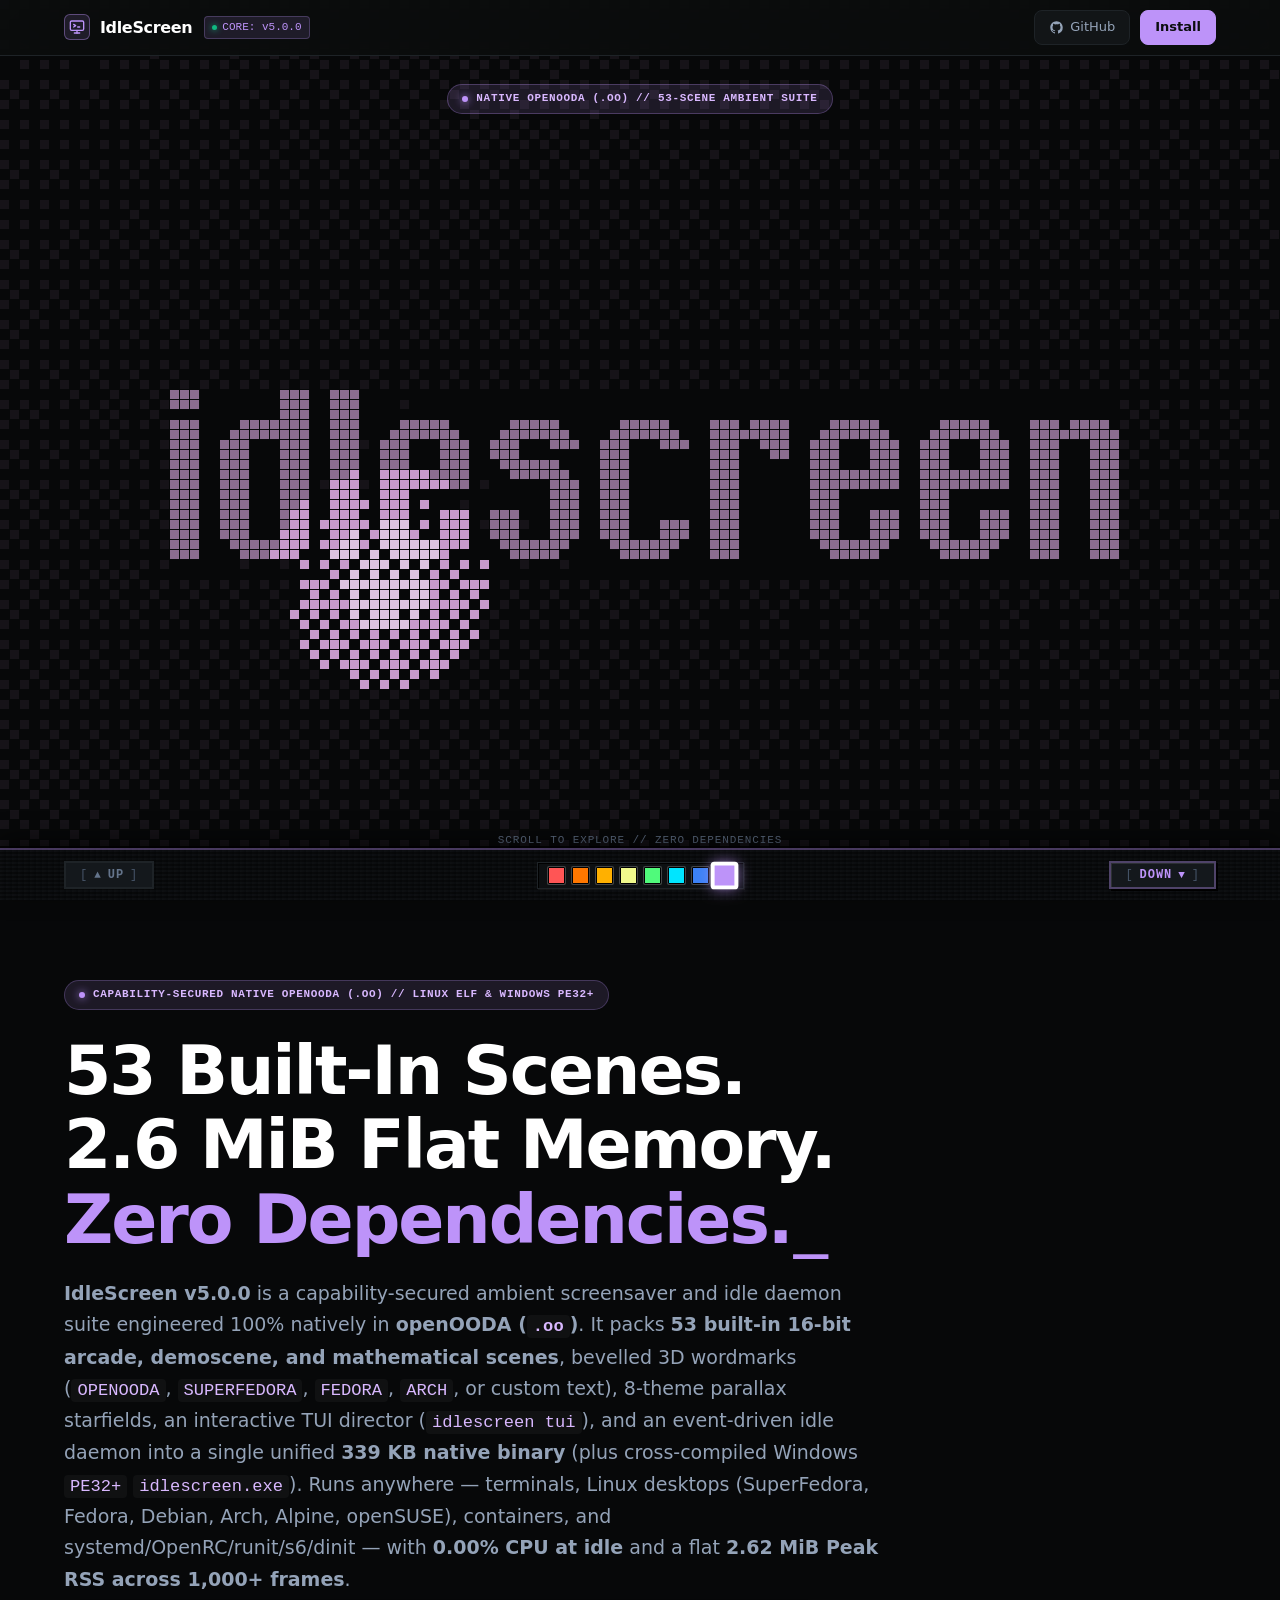
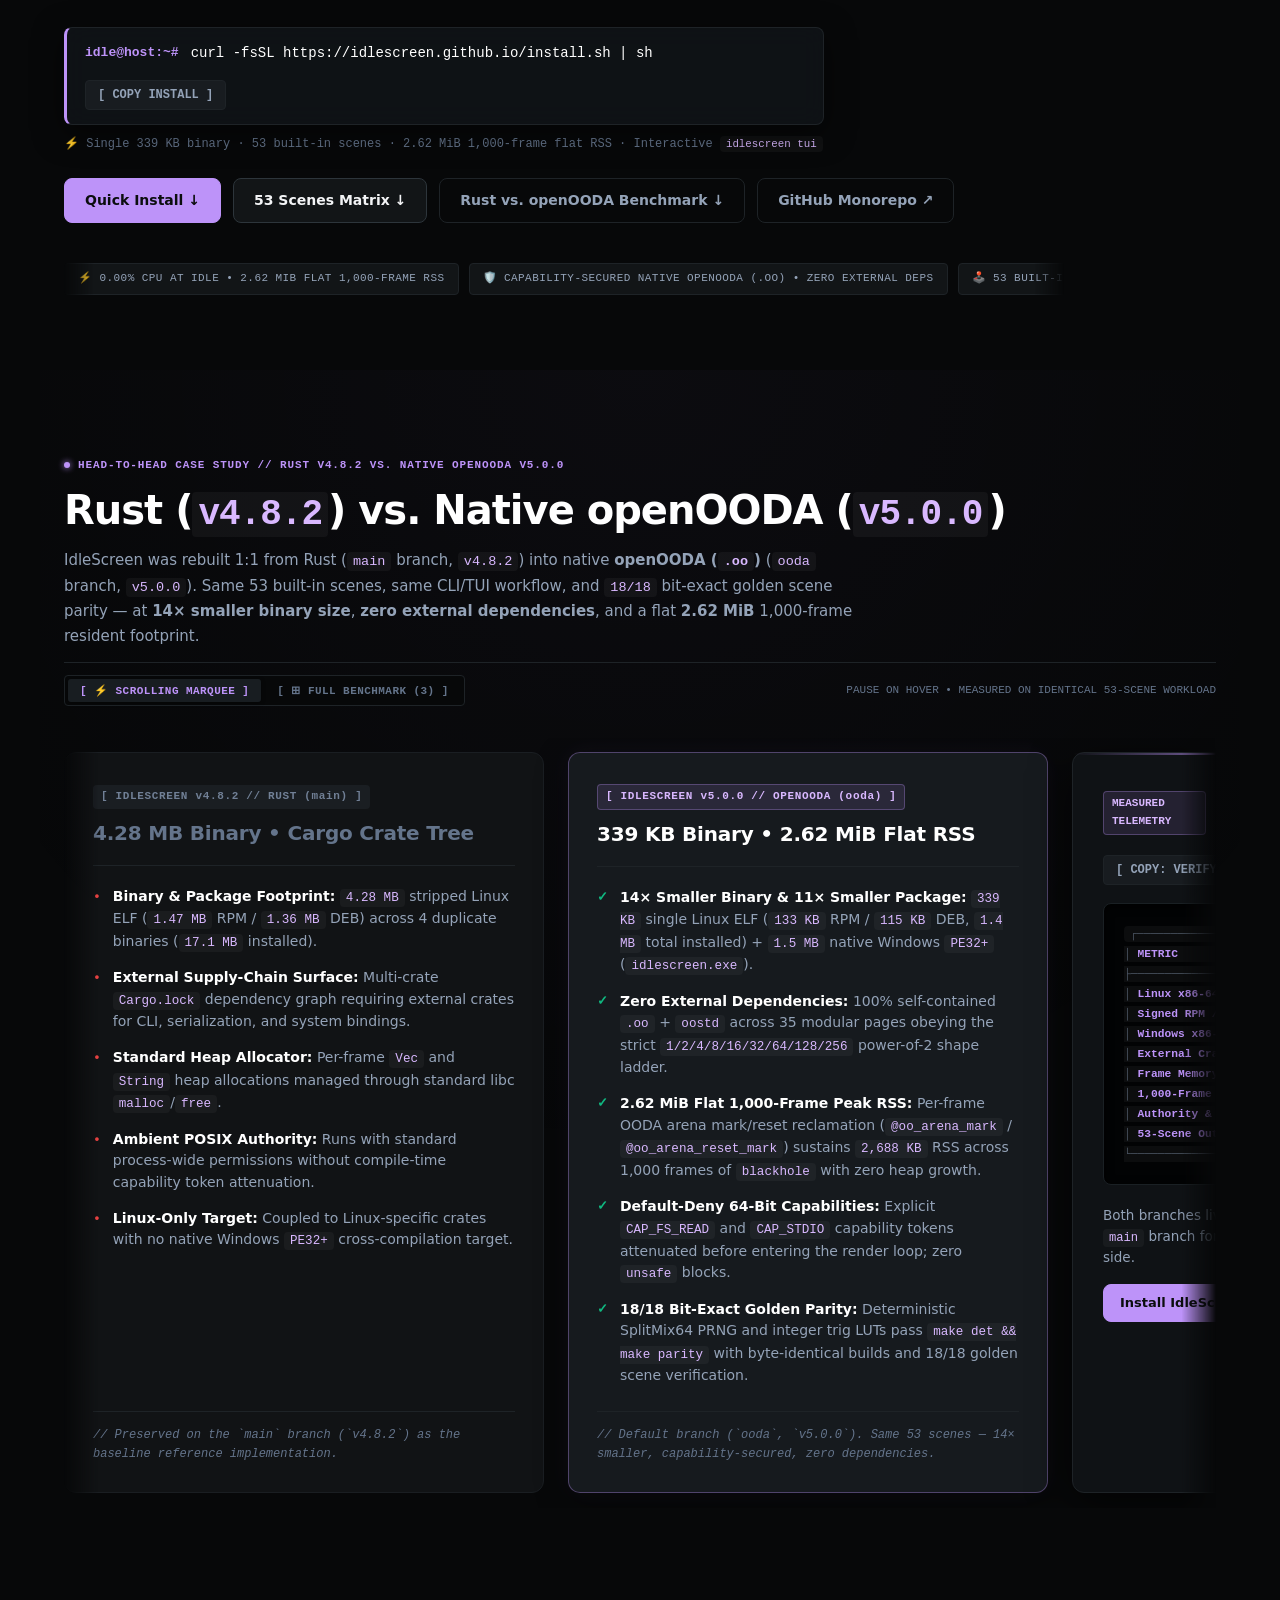
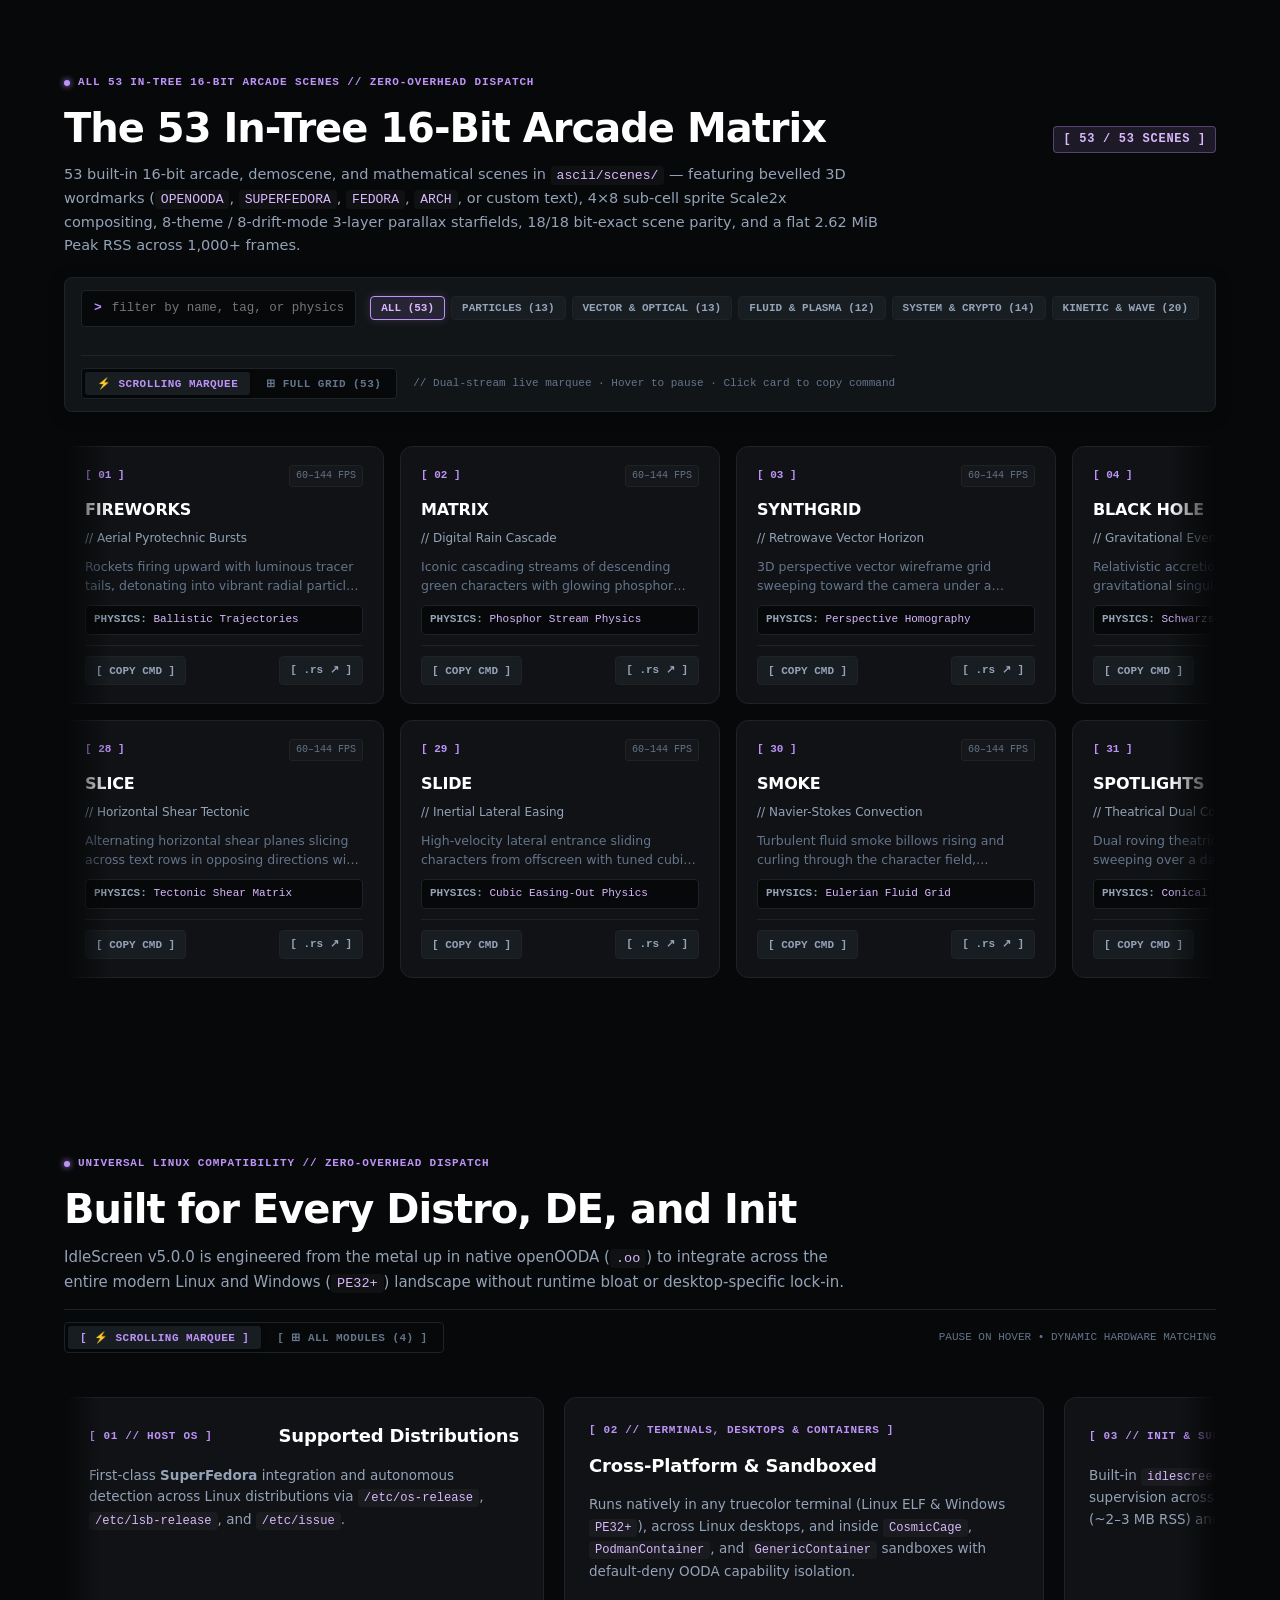
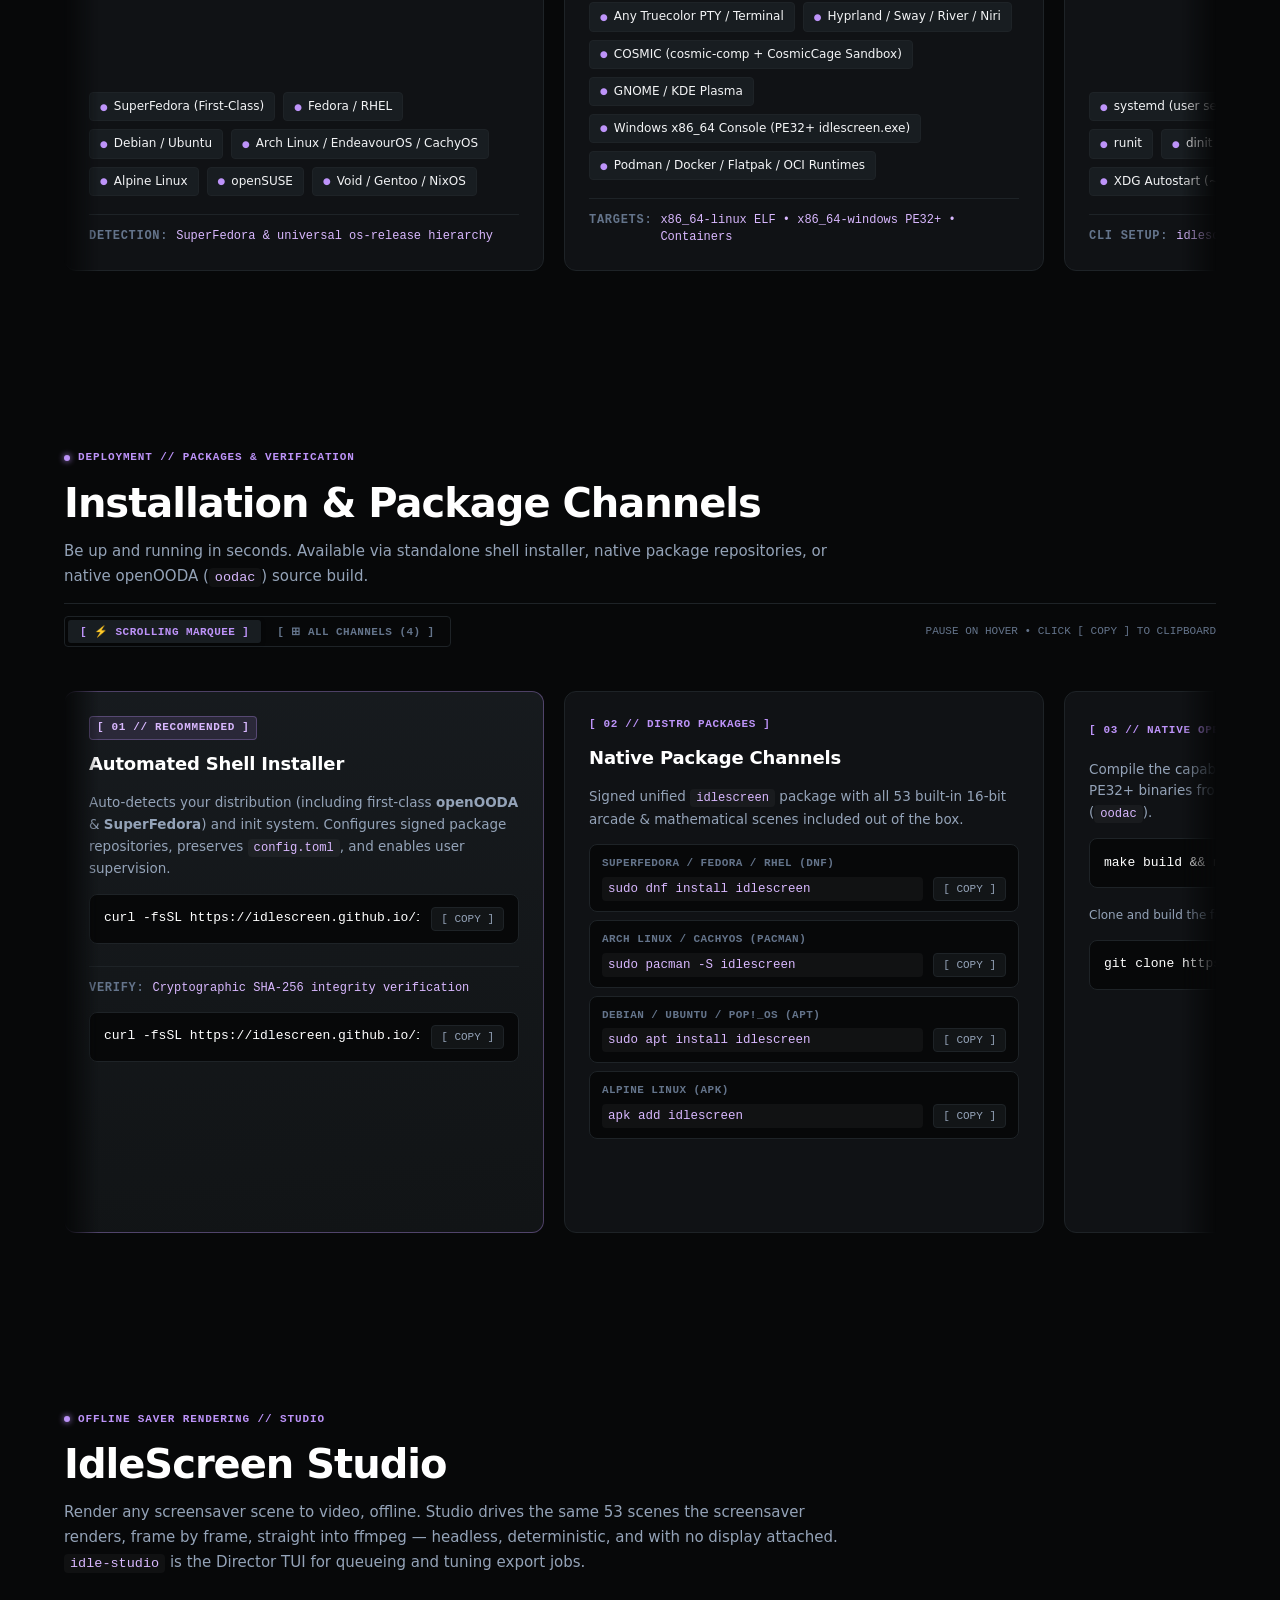
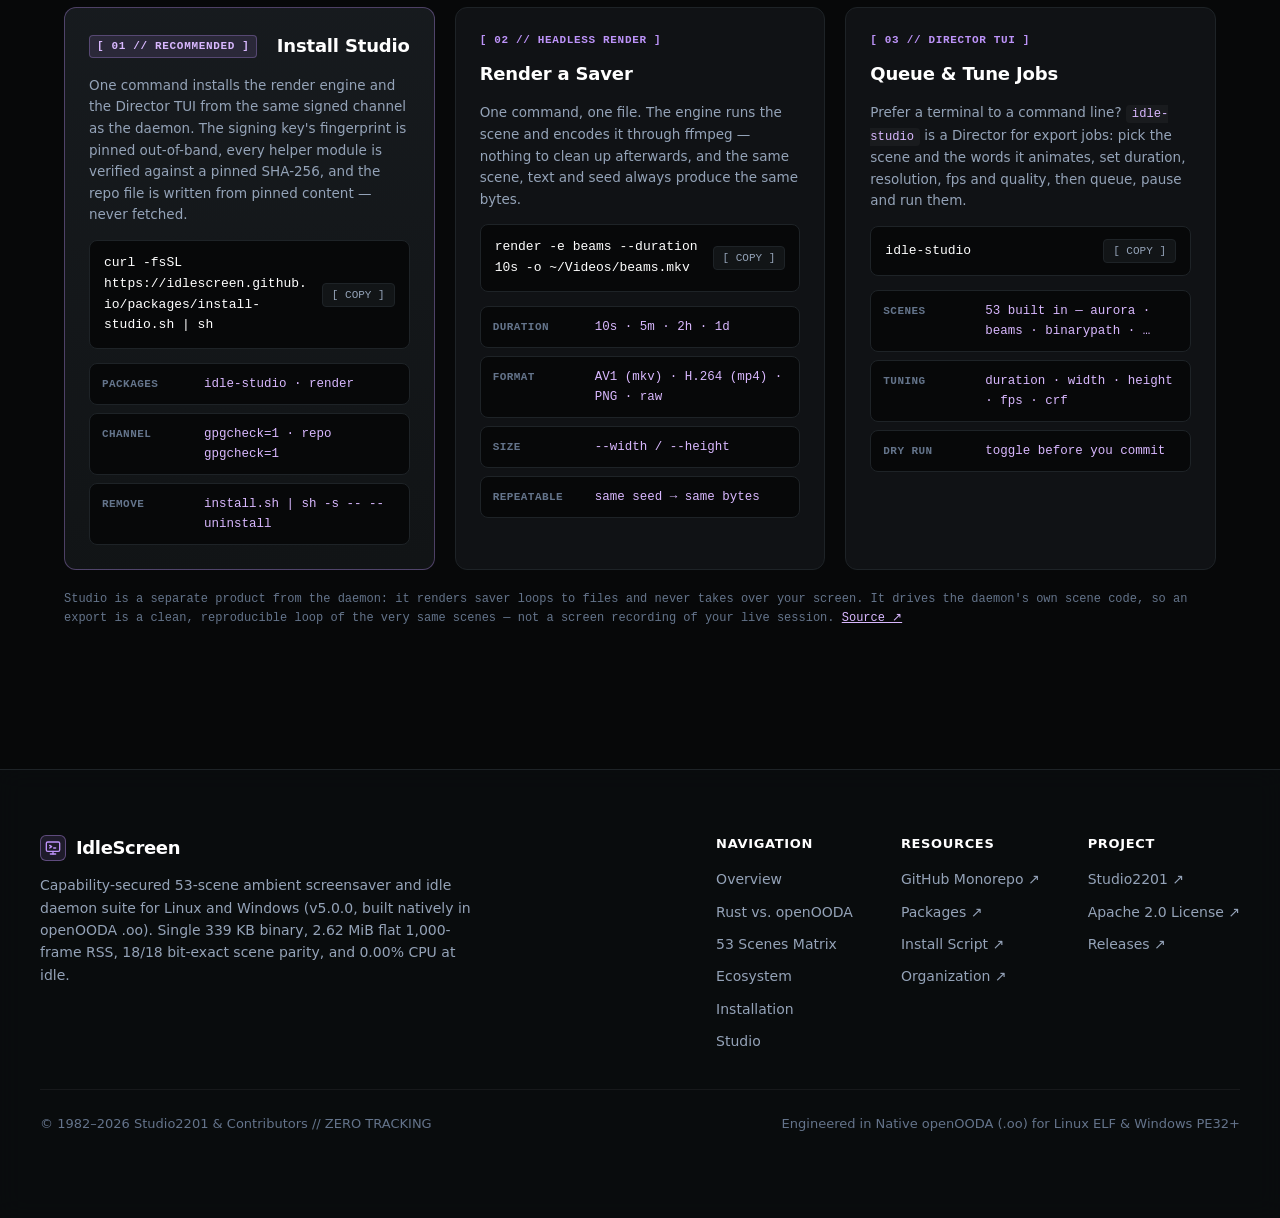
==== commit fb884fab: "docs(benchmark): add measured Rust v4.8.2 vs. Native openOODA v5.0.0 head-to-head comparison" ====
--- a/index.html
+++ b/index.html
@@ -103,7 +103,7 @@
 
       <!-- Mobile Navigation Drawer -->
       <div class="mobile-nav" id="mobile-nav">
-        <a href="#omarchy-play" class="mobile-nav-link">Architecture <span>→</span></a>
+        <a href="#omarchy-play" class="mobile-nav-link">Rust vs. openOODA <span>→</span></a>
         <a href="#scene-matrix" class="mobile-nav-link">53 Scenes Matrix <span>→</span></a>
         <a href="#ecosystem" class="mobile-nav-link">Universal Ecosystem <span>→</span></a>
         <a href="#install" class="mobile-nav-link">Installation &amp; Packages <span>→</span></a>
@@ -165,7 +165,7 @@
         <div class="hero-actions">
           <a href="#install" class="btn btn-primary">Quick Install ↓</a>
           <a href="#scene-matrix" class="btn btn-secondary">53 Scenes Matrix ↓</a>
-          <a href="#omarchy-play" class="btn btn-ghost">Why Native openOODA ↓</a>
+          <a href="#omarchy-play" class="btn btn-ghost">Rust vs. openOODA Benchmark ↓</a>
           <a href="https://github.com/idlescreen/idlescreen" target="_blank" rel="noopener noreferrer" class="btn btn-ghost">GitHub Monorepo ↗</a>
         </div>
 
@@ -189,126 +189,126 @@
           </div>
         </div>
       </section>
-      <!-- Section: Native openOODA Architecture -->
+      <!-- Section: Rust vs Native openOODA (.oo) Head-to-Head Benchmark -->
       <section class="panel omarchy-section" id="omarchy-play">
         <div class="section-header">
           <div class="section-eyebrow">
             <span class="eyebrow-dot" aria-hidden="true"></span>
-            FIRST-PRINCIPLES ENGINEERING // ZERO RUNTIME BLOAT
-          </div>
-          <h2 class="section-title">Why Native openOODA (<code>.oo</code>) Changes Everything</h2>
+            HEAD-TO-HEAD CASE STUDY // RUST v4.8.2 VS. NATIVE OPENOODA v5.0.0
+          </div>
+          <h2 class="section-title">Rust (<code>v4.8.2</code>) vs. Native openOODA (<code>v5.0.0</code>)</h2>
           <p class="section-intro">
-            Traditional screensaver suites either pull in hundreds of megabytes of desktop framework dependencies or leak memory over long-running sessions.
-            IdleScreen v5.0.0 is compiled directly to native machine code by <code>oodac</code> with capability-attenuated permissions, per-frame OODA arena resets, and deterministic 62-bit math — delivering 53 scenes in a single 339 KB binary.
+            IdleScreen was rebuilt 1:1 from Rust (<code>main</code> branch, <code>v4.8.2</code>) into native <strong>openOODA (<code>.oo</code>)</strong> (<code>ooda</code> branch, <code>v5.0.0</code>).
+            Same 53 built-in scenes, same CLI/TUI workflow, and <code>18/18</code> bit-exact golden scene parity — at <strong>14× smaller binary size</strong>, <strong>zero external dependencies</strong>, and a flat <strong>2.62 MiB</strong> 1,000-frame resident footprint.
           </p>
 
           <!-- View Toggle Bar -->
           <div class="omarchy-view-toggle-bar">
             <div class="omarchy-view-toggle" role="group" aria-label="Architecture layout view">
               <button type="button" class="view-btn active" id="omarchy-view-marquee" aria-pressed="true">[ ⚡ SCROLLING MARQUEE ]</button>
-              <button type="button" class="view-btn" id="omarchy-view-grid" aria-pressed="false">[ ⊞ FULL COMPARISON (3) ]</button>
-            </div>
-            <span class="marquee-hint">PAUSE ON HOVER • DETERMINISTIC &amp; CAPABILITY-SECURED</span>
+              <button type="button" class="view-btn" id="omarchy-view-grid" aria-pressed="false">[ ⊞ FULL BENCHMARK (3) ]</button>
+            </div>
+            <span class="marquee-hint">PAUSE ON HOVER • MEASURED ON IDENTICAL 53-SCENE WORKLOAD</span>
           </div>
         </div>
 
         <div class="omarchy-viewport marquee-mode" id="omarchy-viewport">
           <div class="omarchy-marquee-track" id="omarchy-track">
-          <!-- Column 1: Legacy Screensaver Suites -->
+          <!-- Column 1: IdleScreen v4.8.2 (Rust) -->
           <div class="compare-card compare-card-opinionated spotlight-card">
             <div class="compare-header">
-              <span class="compare-badge compare-badge-dim">[ LEGACY SCREENSAVER SUITES ]</span>
-              <h3 class="compare-header-title">Bloated &amp; Ambient-Authority</h3>
+              <span class="compare-badge compare-badge-dim">[ IDLESCREEN v4.8.2 // RUST (main) ]</span>
+              <h3 class="compare-header-title">4.28 MB Binary • Cargo Crate Tree</h3>
             </div>
             <ul class="compare-list">
               <li class="compare-item">
-                <span class="compare-item-icon icon-no">✕</span>
-                <div><strong>Unbounded Heap Churn:</strong> Per-frame string and buffer allocations steadily grow RSS over multi-hour idle sessions.</div>
+                <span class="compare-item-icon icon-no">•</span>
+                <div><strong>Binary &amp; Package Footprint:</strong> <code>4.28 MB</code> stripped Linux ELF (<code>1.47 MB</code> RPM / <code>1.36 MB</code> DEB) across 4 duplicate binaries (<code>17.1 MB</code> installed).</div>
               </li>
               <li class="compare-item">
-                <span class="compare-item-icon icon-no">✕</span>
-                <div><strong>Ambient Authority Risk:</strong> Screensaver processes run with full user filesystem and network privileges despite only needing display/TTY output.</div>
+                <span class="compare-item-icon icon-no">•</span>
+                <div><strong>External Supply-Chain Surface:</strong> Multi-crate <code>Cargo.lock</code> dependency graph requiring external crates for CLI, serialization, and system bindings.</div>
               </li>
               <li class="compare-item">
-                <span class="compare-item-icon icon-no">✕</span>
-                <div><strong>Multi-Binary Sprawl:</strong> Dozens of external helper executables, shared libraries, and fragile IPC glue.</div>
+                <span class="compare-item-icon icon-no">•</span>
+                <div><strong>Standard Heap Allocator:</strong> Per-frame <code>Vec</code> and <code>String</code> heap allocations managed through standard libc <code>malloc</code>/<code>free</code>.</div>
               </li>
               <li class="compare-item">
-                <span class="compare-item-icon icon-no">✕</span>
-                <div><strong>Distro &amp; Init Lock-In:</strong> Coupled to a single window manager, init daemon, or OS toolchain.</div>
+                <span class="compare-item-icon icon-no">•</span>
+                <div><strong>Ambient POSIX Authority:</strong> Runs with standard process-wide permissions without compile-time capability token attenuation.</div>
               </li>
               <li class="compare-item">
-                <span class="compare-item-icon icon-no">✕</span>
-                <div><strong>Non-Deterministic Rendering:</strong> Floating-point drift and unseeded state make bit-exact verification impossible.</div>
+                <span class="compare-item-icon icon-no">•</span>
+                <div><strong>Linux-Only Target:</strong> Coupled to Linux-specific crates with no native Windows <code>PE32+</code> cross-compilation target.</div>
               </li>
             </ul>
             <div class="compare-footer-note">
-              // Heavy dependencies for something meant to run while your machine is idle.
-            </div>
-          </div>
-
-          <!-- Column 2: The IdleScreen v5.0.0 Way -->
+              // Preserved on the `main` branch (`v4.8.2`) as the baseline reference implementation.
+            </div>
+          </div>
+
+          <!-- Column 2: IdleScreen v5.0.0 (Native openOODA .oo) -->
           <div class="compare-card compare-card-idlescreen spotlight-card">
             <div class="compare-header">
-              <span class="compare-badge compare-badge-bright">[ IDLESCREEN V5.0.0 // OPENOODA ]</span>
-              <h3 class="compare-header-title">Capability-Secured Native Engine</h3>
+              <span class="compare-badge compare-badge-bright">[ IDLESCREEN v5.0.0 // OPENOODA (ooda) ]</span>
+              <h3 class="compare-header-title">339 KB Binary • 2.62 MiB Flat RSS</h3>
             </div>
             <ul class="compare-list">
               <li class="compare-item">
                 <span class="compare-item-icon icon-yes">✓</span>
-                <div><strong>2.62 MiB Flat 1,000-Frame RSS:</strong> Per-frame OODA arena mark/reset reclamation (<code>@oo_arena_mark</code> / <code>@oo_arena_reset_mark</code>) guarantees zero memory growth across 1,000+ frames.</div>
+                <div><strong>14× Smaller Binary &amp; 11× Smaller Package:</strong> <code>339 KB</code> single Linux ELF (<code>133 KB</code> RPM / <code>115 KB</code> DEB, <code>1.4 MB</code> total installed) + <code>1.5 MB</code> native Windows <code>PE32+</code> (<code>idlescreen.exe</code>).</div>
               </li>
               <li class="compare-item">
                 <span class="compare-item-icon icon-yes">✓</span>
-                <div><strong>Default-Deny Capability Security:</strong> Attenuated OODA capabilities ensure scene math runs as pure compute with zero ambient filesystem or network access.</div>
+                <div><strong>Zero External Dependencies:</strong> 100% self-contained <code>.oo</code> + <code>oostd</code> across 35 modular pages obeying the strict <code>1/2/4/8/16/32/64/128/256</code> power-of-2 shape ladder.</div>
               </li>
               <li class="compare-item">
                 <span class="compare-item-icon icon-yes">✓</span>
-                <div><strong>Single 339 KB Binary (Linux ELF + Windows PE32+):</strong> All 53 scenes, 4 bevelled wordmark presets, TUI director, and idle daemon compiled into one self-contained executable.</div>
+                <div><strong>2.62 MiB Flat 1,000-Frame Peak RSS:</strong> Per-frame OODA arena mark/reset reclamation (<code>@oo_arena_mark</code> / <code>@oo_arena_reset_mark</code>) sustains <code>2,688 KB</code> RSS across 1,000 frames of <code>blackhole</code> with zero heap growth.</div>
               </li>
               <li class="compare-item">
                 <span class="compare-item-icon icon-yes">✓</span>
-                <div><strong>Bit-Exact Determinism:</strong> Byte-identical builds (<code>make det</code>) and 18/18 bit-exact scene parity (<code>make parity</code>) from a single seed.</div>
+                <div><strong>Default-Deny 64-Bit Capabilities:</strong> Explicit <code>CAP_FS_READ</code> and <code>CAP_STDIO</code> capability tokens attenuated before entering the render loop; zero <code>unsafe</code> blocks.</div>
               </li>
               <li class="compare-item">
                 <span class="compare-item-icon icon-yes">✓</span>
-                <div><strong>Everything in <code>idlescreen tui</code>:</strong> Browse all 53 scenes, watch the live side-by-side preview, launch <code>preview --tour</code>, or customize your wordmark in seconds.</div>
+                <div><strong>18/18 Bit-Exact Golden Parity:</strong> Deterministic SplitMix64 PRNG and integer trig LUTs pass <code>make det &amp;&amp; make parity</code> with byte-identical builds and 18/18 golden scene verification.</div>
               </li>
             </ul>
             <div class="compare-footer-note">
-              // Built in native openOODA (.oo). Zero dependencies. Zero memory leaks.
-            </div>
-          </div>
-
-          <!-- Interactive TUI Showcase Mockup -->
+              // Default branch (`ooda`, `v5.0.0`). Same 53 scenes — 14× smaller, capability-secured, zero dependencies.
+            </div>
+          </div>
+
+          <!-- Column 3: Measured Head-to-Head Benchmark Table -->
           <div class="tui-showcase-container spotlight-card">
           <div class="tui-header-bar">
             <div class="tui-header-title-wrap">
-              <span class="tui-tag">INTERACTIVE DIRECTOR</span>
-              <h3 class="tui-header-title">Zero Config Headaches: Just <code>idlescreen tui</code></h3>
-            </div>
-            <button type="button" class="copy-action-btn" onclick="copySnippet('tui-copy-cmd', this)">[ COPY: idlescreen tui ]</button>
-            <code id="tui-copy-cmd" style="display:none;">idlescreen tui</code>
-          </div>
-
-          <pre class="tui-screen-mock"><code><span class="tui-line-dim">┌──</span> <span class="tui-line-accent">IDLESCREEN TERMINAL DIRECTOR // v5.0.0 (openOODA)</span> <span class="tui-line-dim">───────────────────────────────────────────┐</span>
-<span class="tui-line-dim">│</span>  <span class="tui-line-cyan">Engine:</span> openOODA .oo (ELF/PE32+)  <span class="tui-line-cyan">Capabilities:</span> Default-Deny     <span class="tui-line-cyan">Peak RSS:</span> 2.62 MiB      <span class="tui-line-dim">│</span>
-<span class="tui-line-dim">├───────────────────────────────────────────────────────────────────────────────────────┤</span>
-<span class="tui-line-dim">│</span>  <span class="tui-line-accent">[1] Active Scene Mode</span>    <span class="tui-line-hot">► [ All 53 Arcade Scenes (Shuffle) ]</span>   [ Tour ]     [ Single ]    <span class="tui-line-dim">│</span>
-<span class="tui-line-dim">│</span>  <span class="tui-line-accent">[2] 53-Scene Catalog</span>     <span class="tui-line-green">► [ blackhole ] [ binarypath ] [ burn ] [ plasma ] [ matrix ]</span>     <span class="tui-line-dim">│</span>
-<span class="tui-line-dim">│</span>  <span class="tui-line-accent">[3] Arcade Banner Text</span>   <span class="tui-line-green">► [ OPENOODA / SUPERFEDORA / FEDORA / ARCH ]</span>   [ Custom Text ]    <span class="tui-line-dim">│</span>
-<span class="tui-line-dim">│</span>  <span class="tui-line-accent">[4] Idle Activation</span>      <span class="tui-line-hot">◄ 5 mins ►</span> (0.00% CPU at idle • per-frame arena reset)             <span class="tui-line-dim">│</span>
-<span class="tui-line-dim">│</span>  <span class="tui-line-accent">[5] Parity &amp; Determinism</span> <span class="tui-line-green">18/18 Bit-Exact Scene Parity • Byte-Identical Build (make det)</span>    <span class="tui-line-dim">│</span>
-<span class="tui-line-dim">│</span>  <span class="tui-line-accent">[6] Service &amp; Doctor</span>     <span class="tui-line-green">systemd / openrc / runit / s6 / dinit</span> (idlescreen doctor)          <span class="tui-line-dim">│</span>
-<span class="tui-line-dim">├───────────────────────────────────────────────────────────────────────────────────────┤</span>
-<span class="tui-line-dim">│</span>  <span class="tui-line-hot">[P]</span> Preview Scene   <span class="tui-line-hot">[N]</span> Tour 53 Scenes   <span class="tui-line-hot">[T]</span> Edit Banner   <span class="tui-line-hot">[Space]</span> Toggle   <span class="tui-line-hot">[Q]</span> Save &amp; Quit  <span class="tui-line-dim">│</span>
-<span class="tui-line-dim">└───────────────────────────────────────────────────────────────────────────────────────┘</span></code></pre>
+              <span class="tui-tag">MEASURED TELEMETRY</span>
+              <h3 class="tui-header-title">Head-to-Head Build &amp; Runtime Metrics (<code>v4.8.2</code> Rust vs. <code>v5.0.0</code> openOODA)</h3>
+            </div>
+            <button type="button" class="copy-action-btn" onclick="copySnippet('tui-copy-cmd', this)">[ COPY: VERIFY PARITY ]</button>
+            <code id="tui-copy-cmd" style="display:none;">make verify &amp;&amp; make test &amp;&amp; make det &amp;&amp; make parity</code>
+          </div>
+
+          <pre class="tui-screen-mock"><code><span class="tui-line-dim">┌──────────────────────────────┬───────────────────────────┬───────────────────────────────┬────────────────────┐</span>
+<span class="tui-line-dim">│</span> <span class="tui-line-accent">METRIC</span>                       <span class="tui-line-dim">│</span> <span class="tui-line-cyan">RUST v4.8.2 (main)</span>        <span class="tui-line-dim">│</span> <span class="tui-line-green">OPENOODA v5.0.0 (ooda)</span>        <span class="tui-line-dim">│</span> <span class="tui-line-hot">MEASURED DELTA</span>     <span class="tui-line-dim">│</span>
+<span class="tui-line-dim">├──────────────────────────────┼───────────────────────────┼───────────────────────────────┼────────────────────┤</span>
+<span class="tui-line-dim">│</span> <span class="tui-line-accent">Linux x86-64 Binary Size</span>     <span class="tui-line-dim">│</span> 4,281 KB (4.28 MB ELF)    <span class="tui-line-dim">│</span> <span class="tui-line-green">346 KB (339 KiB single ELF)</span>   <span class="tui-line-dim">│</span> <span class="tui-line-hot">12.4× smaller</span>      <span class="tui-line-dim">│</span>
+<span class="tui-line-dim">│</span> <span class="tui-line-accent">Signed RPM / DEB Package</span>     <span class="tui-line-dim">│</span> 1,465 KB RPM / 1,359 KB   <span class="tui-line-dim">│</span> <span class="tui-line-green">133 KB RPM / 115 KB DEB</span>       <span class="tui-line-dim">│</span> <span class="tui-line-hot">11.0× smaller</span>      <span class="tui-line-dim">│</span>
+<span class="tui-line-dim">│</span> <span class="tui-line-accent">Windows x86-64 PE32+ (.exe)</span>  <span class="tui-line-dim">│</span> N/A (Linux-only crates)   <span class="tui-line-dim">│</span> <span class="tui-line-green">1.51 MB native PE32+ (.exe)</span>   <span class="tui-line-dim">│</span> <span class="tui-line-hot">Cross-platform</span>     <span class="tui-line-dim">│</span>
+<span class="tui-line-dim">│</span> <span class="tui-line-accent">External Crate / Pkg Deps</span>    <span class="tui-line-dim">│</span> Cargo.lock crate graph    <span class="tui-line-dim">│</span> <span class="tui-line-green">0 external dependencies</span>       <span class="tui-line-dim">│</span> <span class="tui-line-hot">-100% supply chain</span> <span class="tui-line-dim">│</span>
+<span class="tui-line-dim">│</span> <span class="tui-line-accent">Frame Memory Model</span>           <span class="tui-line-dim">│</span> Standard heap malloc/free <span class="tui-line-dim">│</span> <span class="tui-line-green">@oo_arena_mark / reset_mark</span>   <span class="tui-line-dim">│</span> <span class="tui-line-hot">0 B/frame leak</span>     <span class="tui-line-dim">│</span>
+<span class="tui-line-dim">│</span> <span class="tui-line-accent">1,000-Frame Peak RSS</span>         <span class="tui-line-dim">│</span> Standard heap allocator   <span class="tui-line-dim">│</span> <span class="tui-line-green">2.62 MiB (2,688 KB) flat</span>      <span class="tui-line-dim">│</span> <span class="tui-line-hot">Flat O(1) arena</span>    <span class="tui-line-dim">│</span>
+<span class="tui-line-dim">│</span> <span class="tui-line-accent">Authority &amp; Sandbox Model</span>    <span class="tui-line-dim">│</span> Ambient POSIX authority   <span class="tui-line-dim">│</span> <span class="tui-line-green">Default-deny CAP_FS / STDIO</span>   <span class="tui-line-dim">│</span> <span class="tui-line-hot">Zero ambient auth</span>  <span class="tui-line-dim">│</span>
+<span class="tui-line-dim">│</span> <span class="tui-line-accent">53-Scene Output Parity</span>       <span class="tui-line-dim">│</span> 53 scenes (reference)     <span class="tui-line-dim">│</span> <span class="tui-line-green">53 scenes (18/18 bit-exact)</span>   <span class="tui-line-dim">│</span> <span class="tui-line-hot">100% 1:1 parity</span>    <span class="tui-line-dim">│</span>
+<span class="tui-line-dim">└──────────────────────────────┴───────────────────────────┴───────────────────────────────┴────────────────────┘</span></code></pre>
 
           <div class="tui-actions-row">
             <p class="tui-desc-text">
-              Auto-configured out of the box during install. Whenever you want to browse all 53 scenes, tour every arcade effect with <code>idlescreen preview --tour</code>, customize your wordmark with <code>idlescreen text</code>, or tune idle timeouts — just fire up <code>idlescreen tui</code>.
-            </p>
-            <a href="#install" class="btn btn-primary" style="padding: 8px 16px; font-size: 13px;">Get IdleScreen Now ↓</a>
+              Both branches live in <a href="https://github.com/idlescreen/idlescreen" target="_blank" rel="noopener noreferrer"><code>github.com/idlescreen/idlescreen</code></a> (<code>ooda</code> default branch for <code>v5.0.0</code>, <code>main</code> branch for <code>v4.8.2</code> Rust) so you can inspect and benchmark every line of code side by side.
+            </p>
+            <a href="#install" class="btn btn-primary" style="padding: 8px 16px; font-size: 13px;">Install IdleScreen v5.0.0 ↓</a>
           </div>
         </div>
       </div>
@@ -865,7 +865,7 @@
             <div class="footer-col">
               <span class="footer-col-title">Navigation</span>
               <a href="#overview">Overview</a>
-              <a href="#omarchy-play">Architecture</a>
+              <a href="#omarchy-play">Rust vs. openOODA</a>
               <a href="#scene-matrix">53 Scenes Matrix</a>
               <a href="#ecosystem">Ecosystem</a>
               <a href="#install">Installation</a>
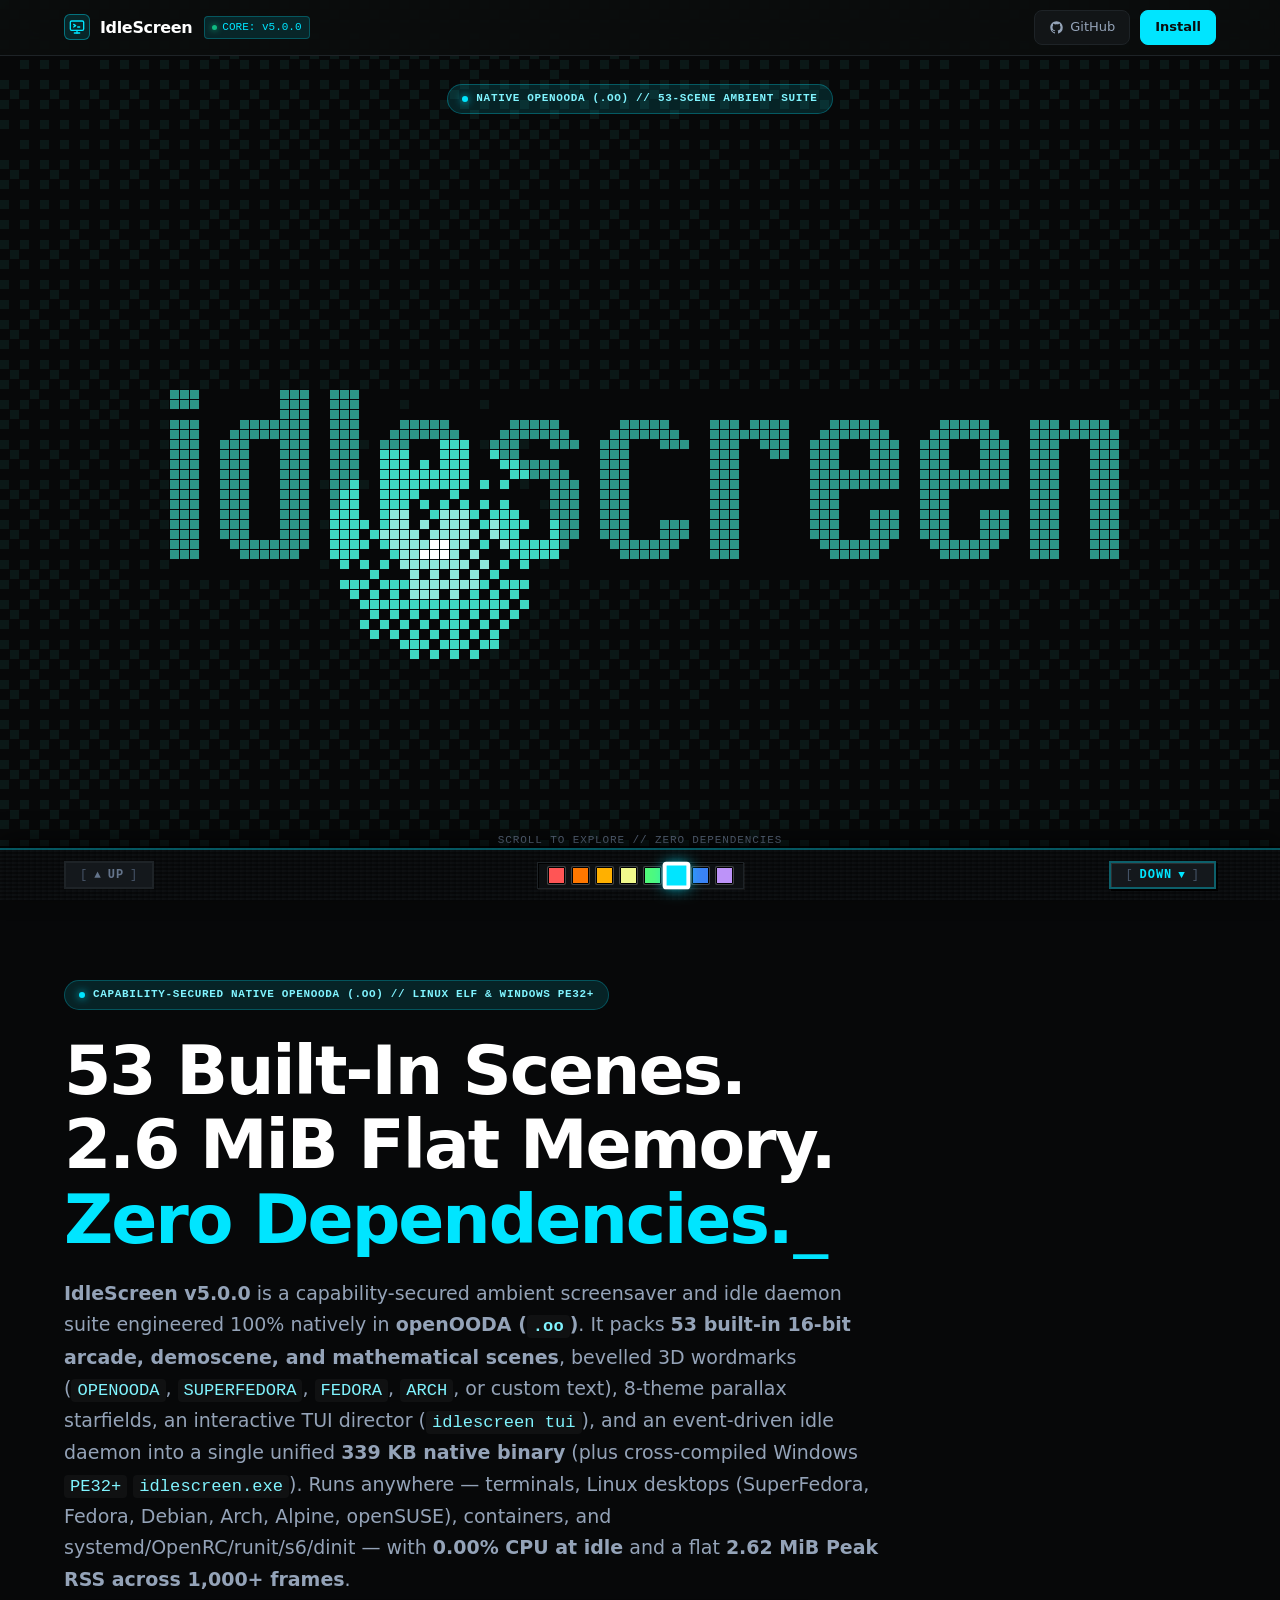
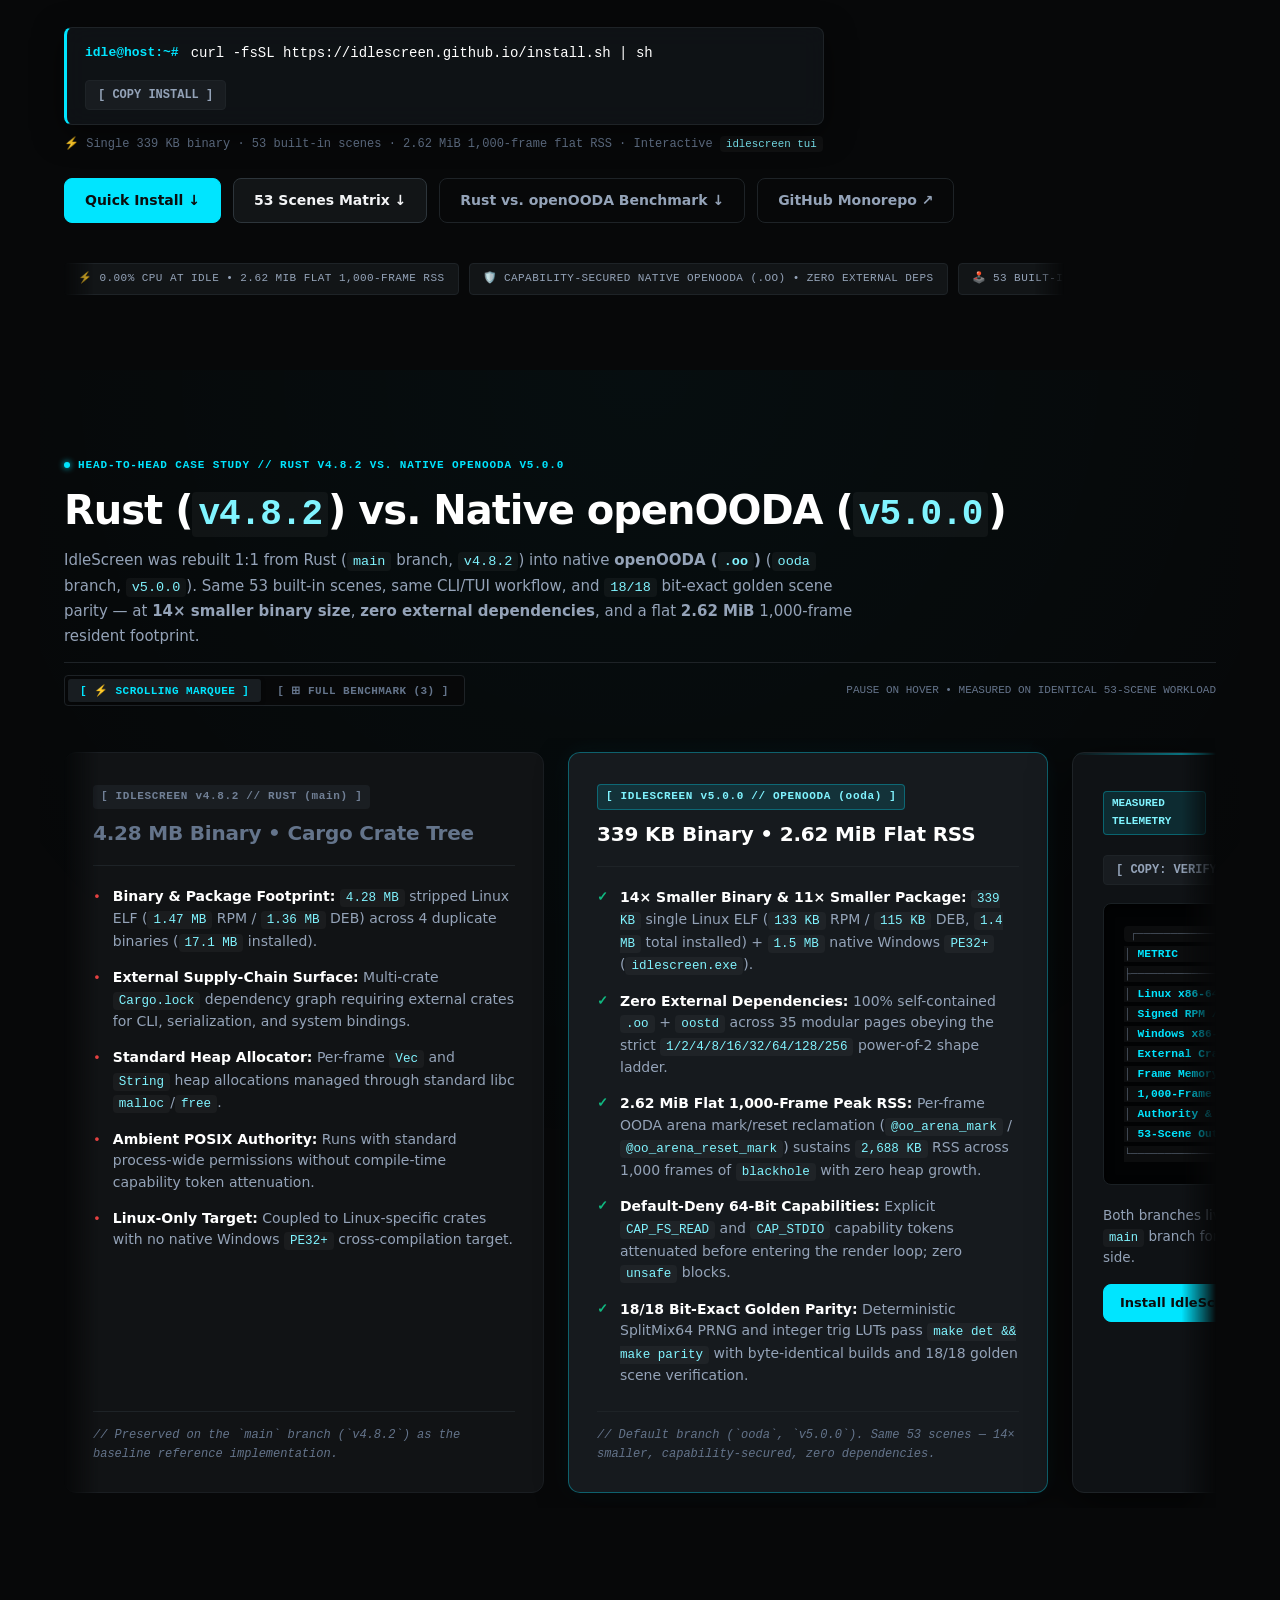
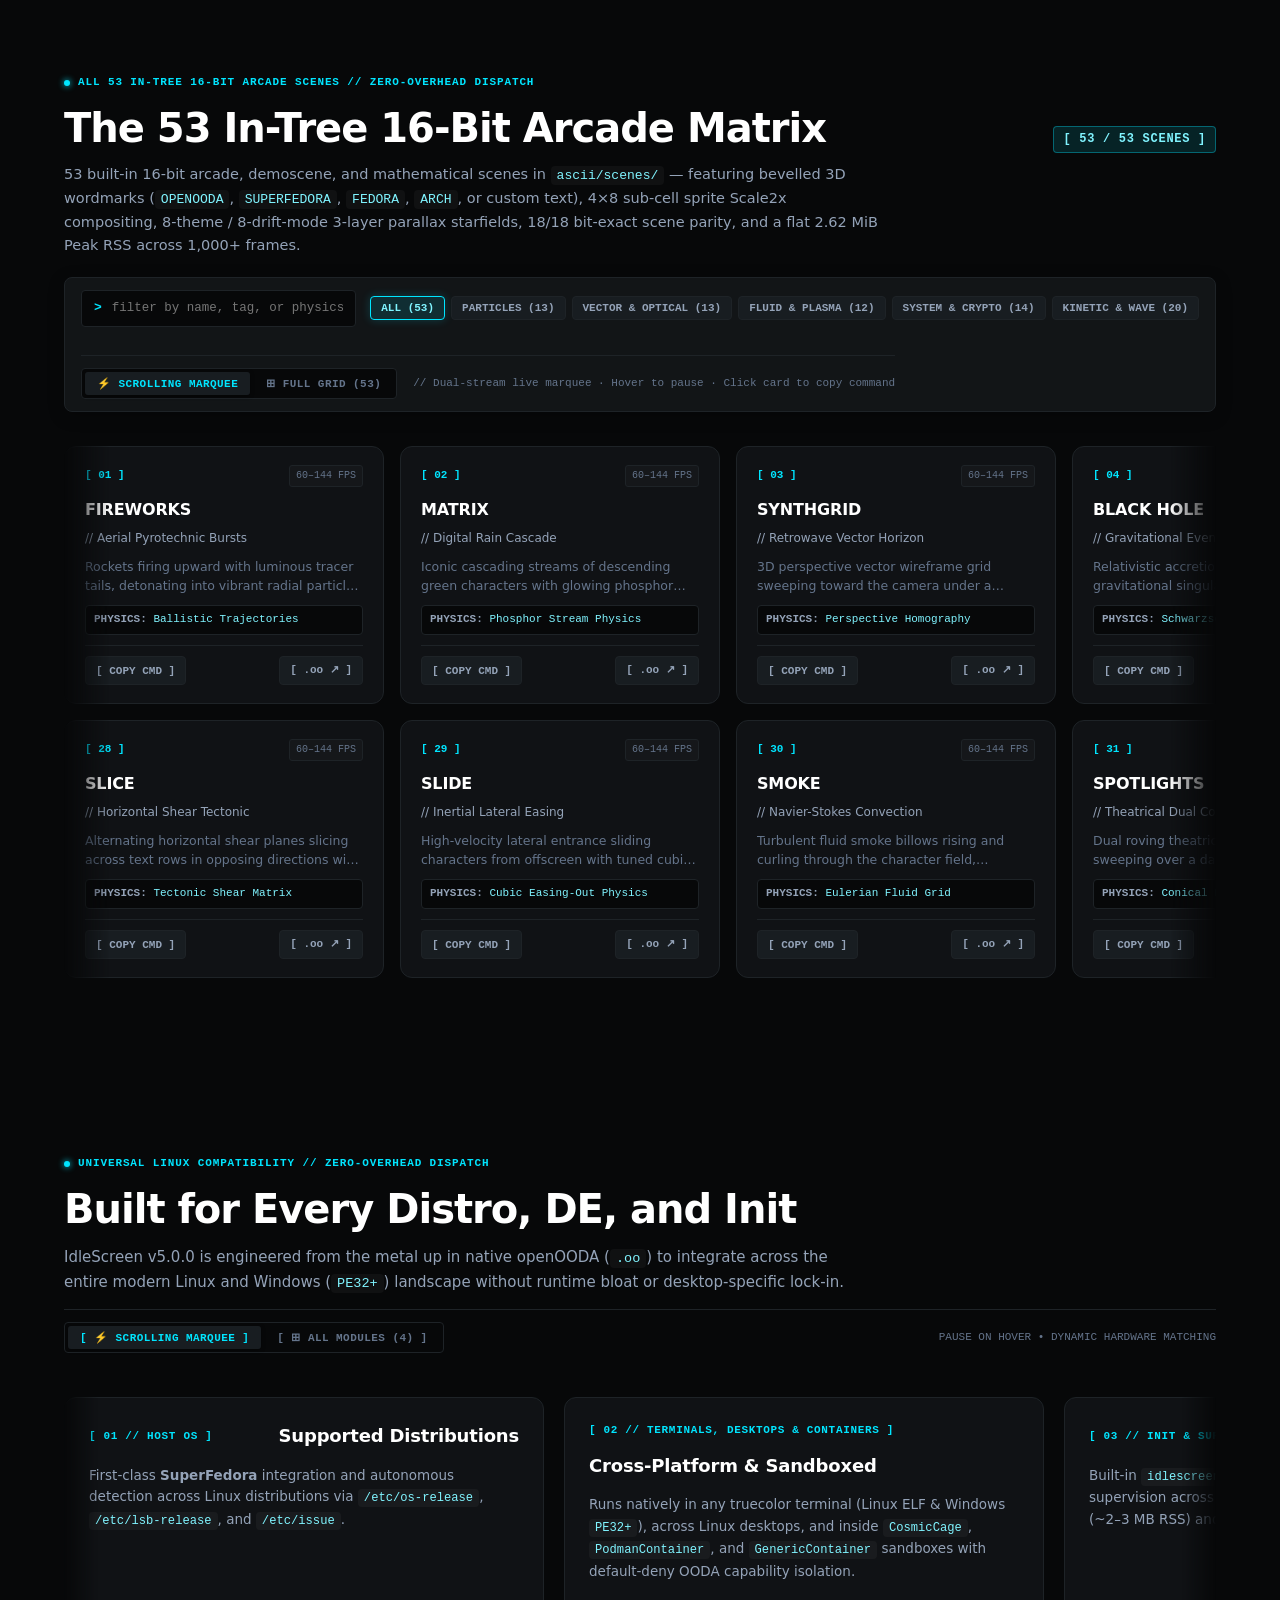
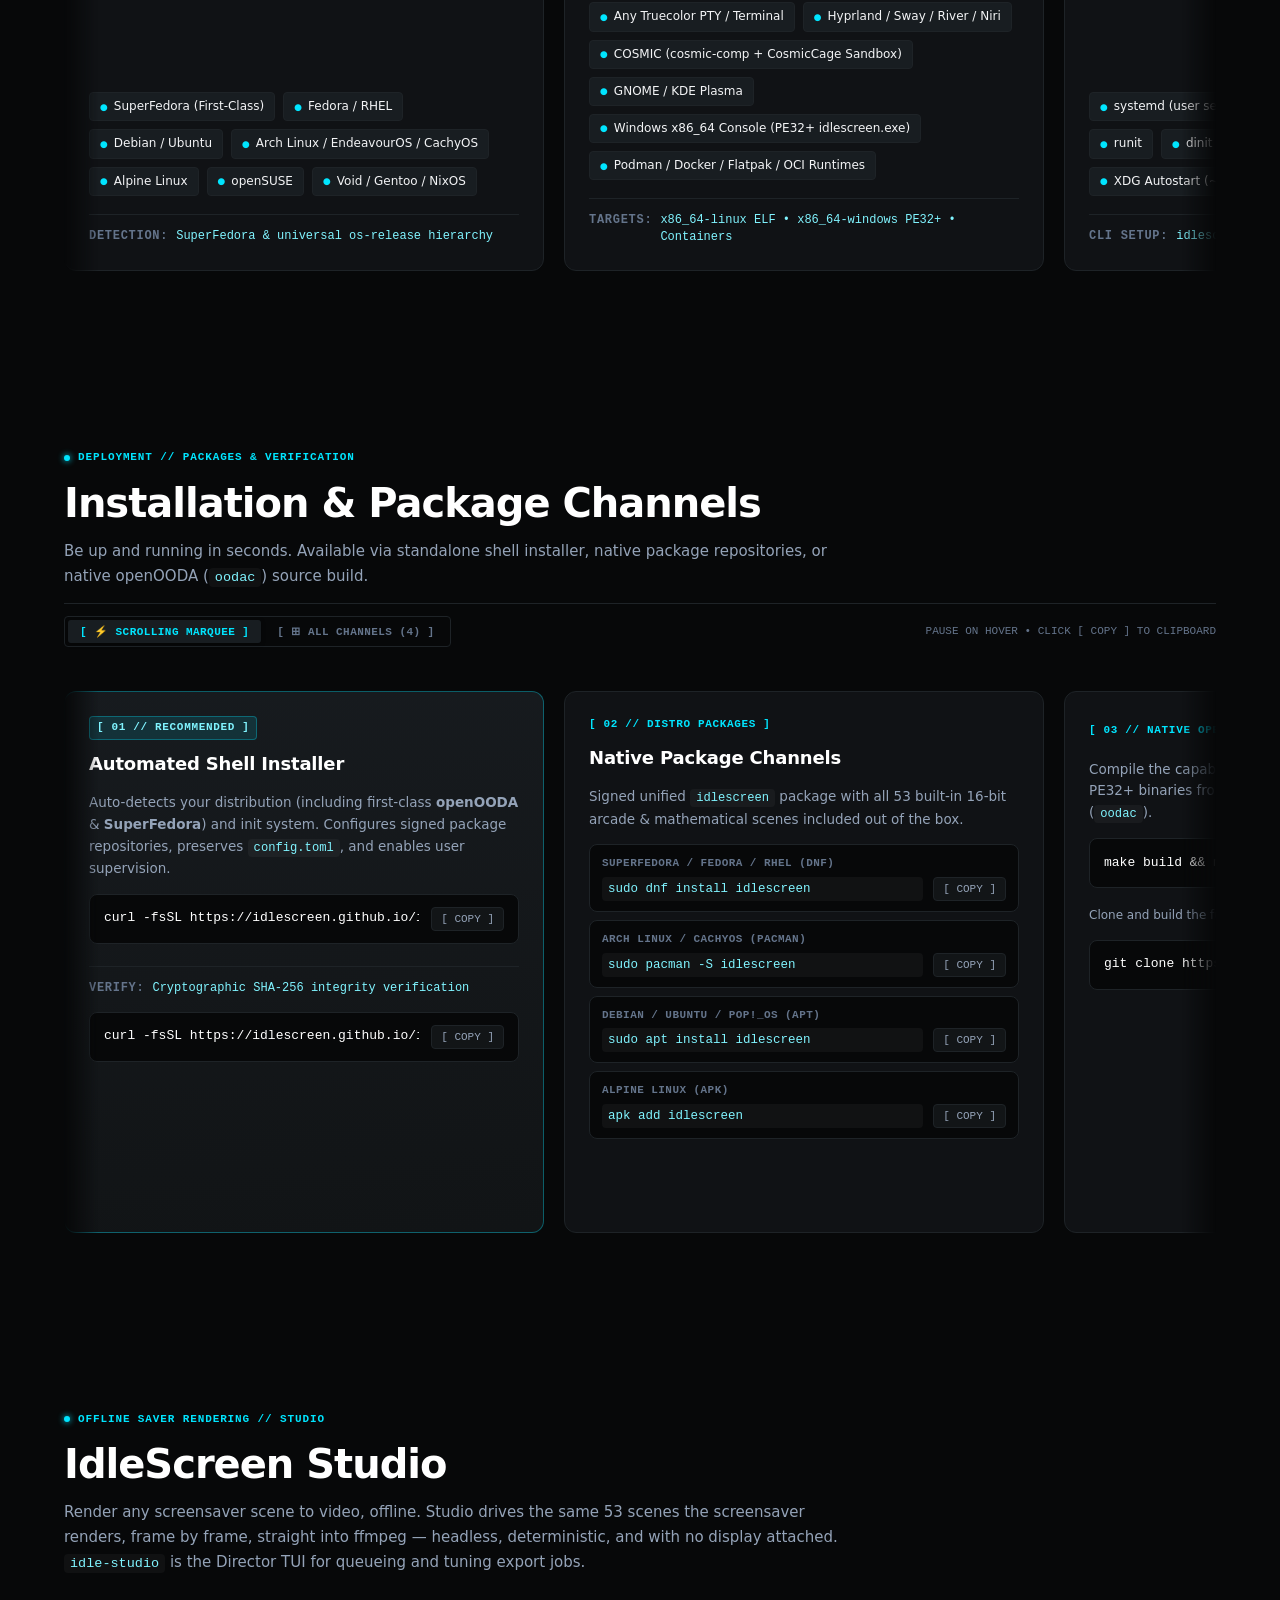
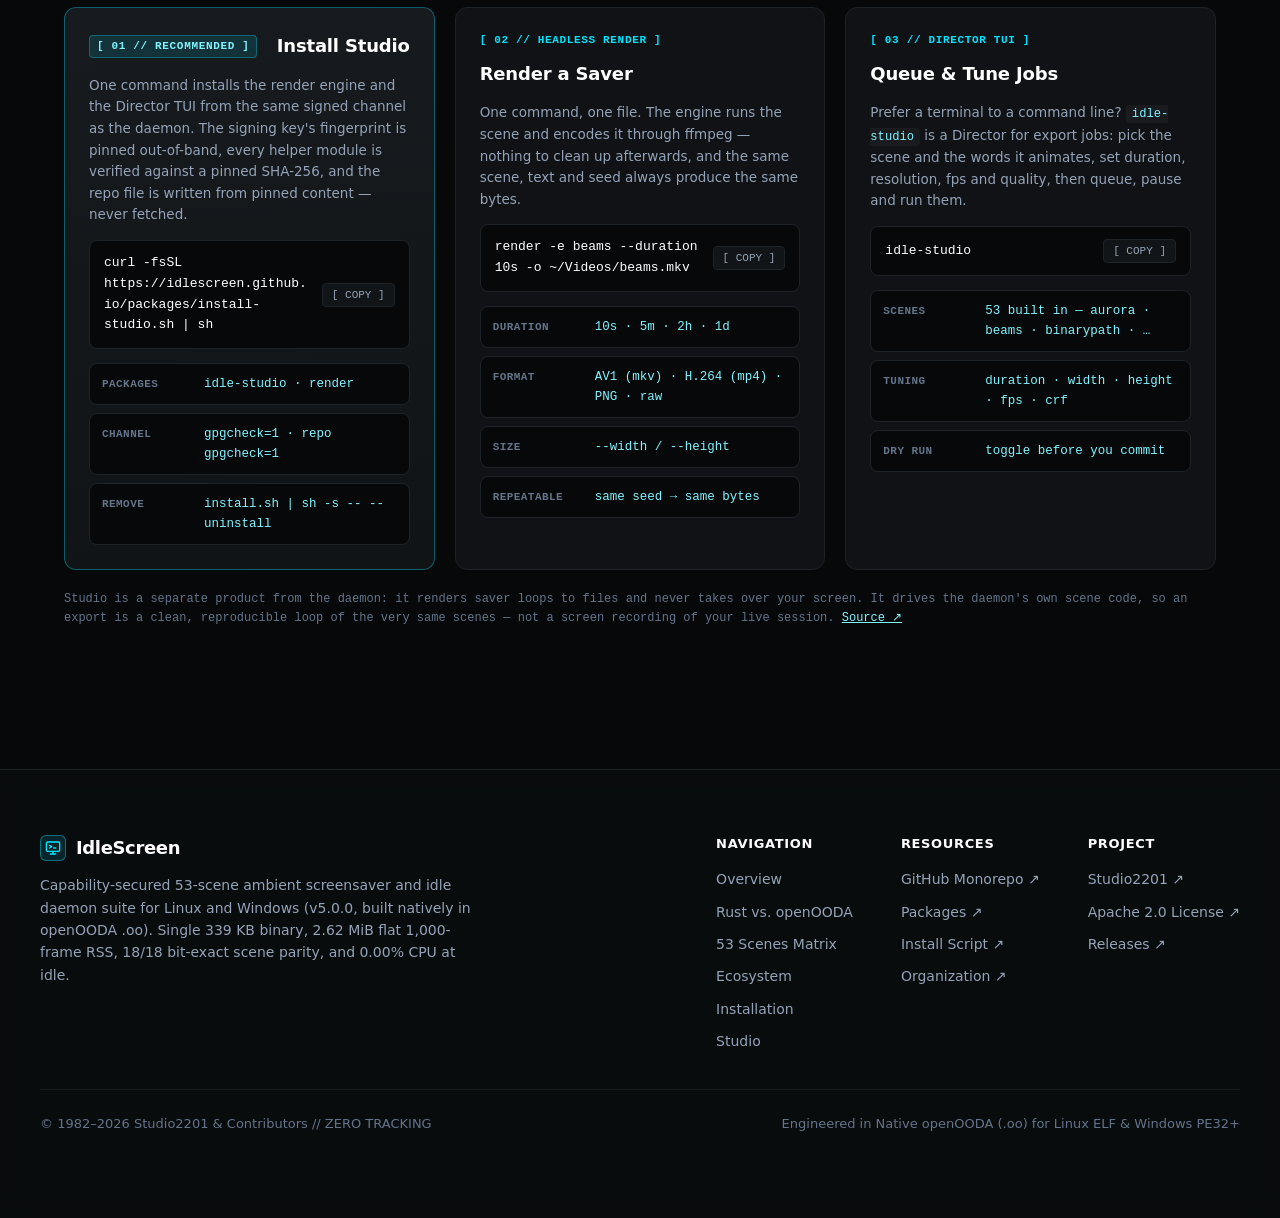
==== commit dfa91a35: "feat(catalog): update all 53 scene cards from .rs to native .oo source links & badges" ====
--- a/index.html
+++ b/index.html
@@ -591,8 +591,8 @@
             </p>
 
             <div class="install-snippet-box">
-              <code class="install-snippet-code" id="inst-cargo-cmd">make build &amp;&amp; make verify &amp;&amp; make test &amp;&amp; make det &amp;&amp; make parity</code>
-              <button type="button" class="install-copy-btn" onclick="copySnippet('inst-cargo-cmd', this)">[ COPY ]</button>
+              <code class="install-snippet-code" id="inst-oodac-cmd">make build &amp;&amp; make verify &amp;&amp; make test &amp;&amp; make det &amp;&amp; make parity</code>
+              <button type="button" class="install-copy-btn" onclick="copySnippet('inst-oodac-cmd', this)">[ COPY ]</button>
             </div>
 
             <p class="install-desc" style="font-size: 12px; margin-top: 4px;">
